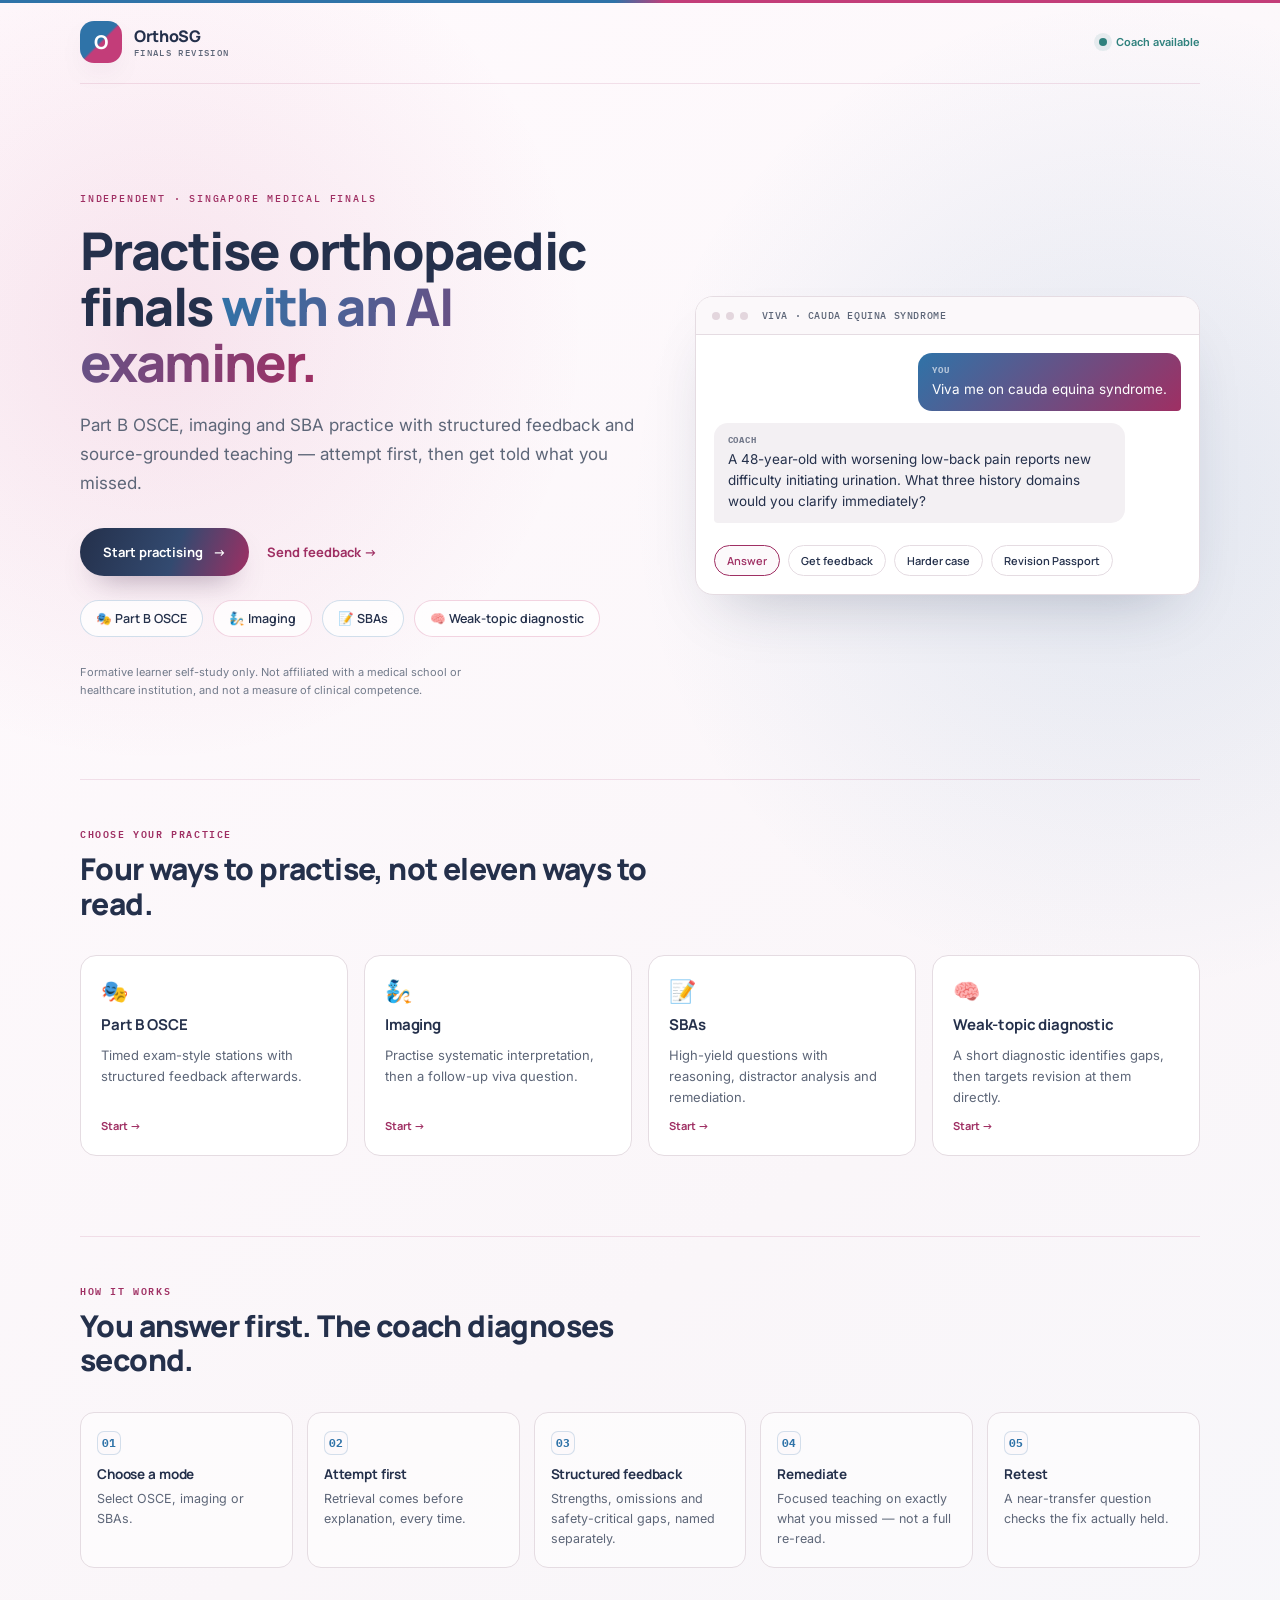
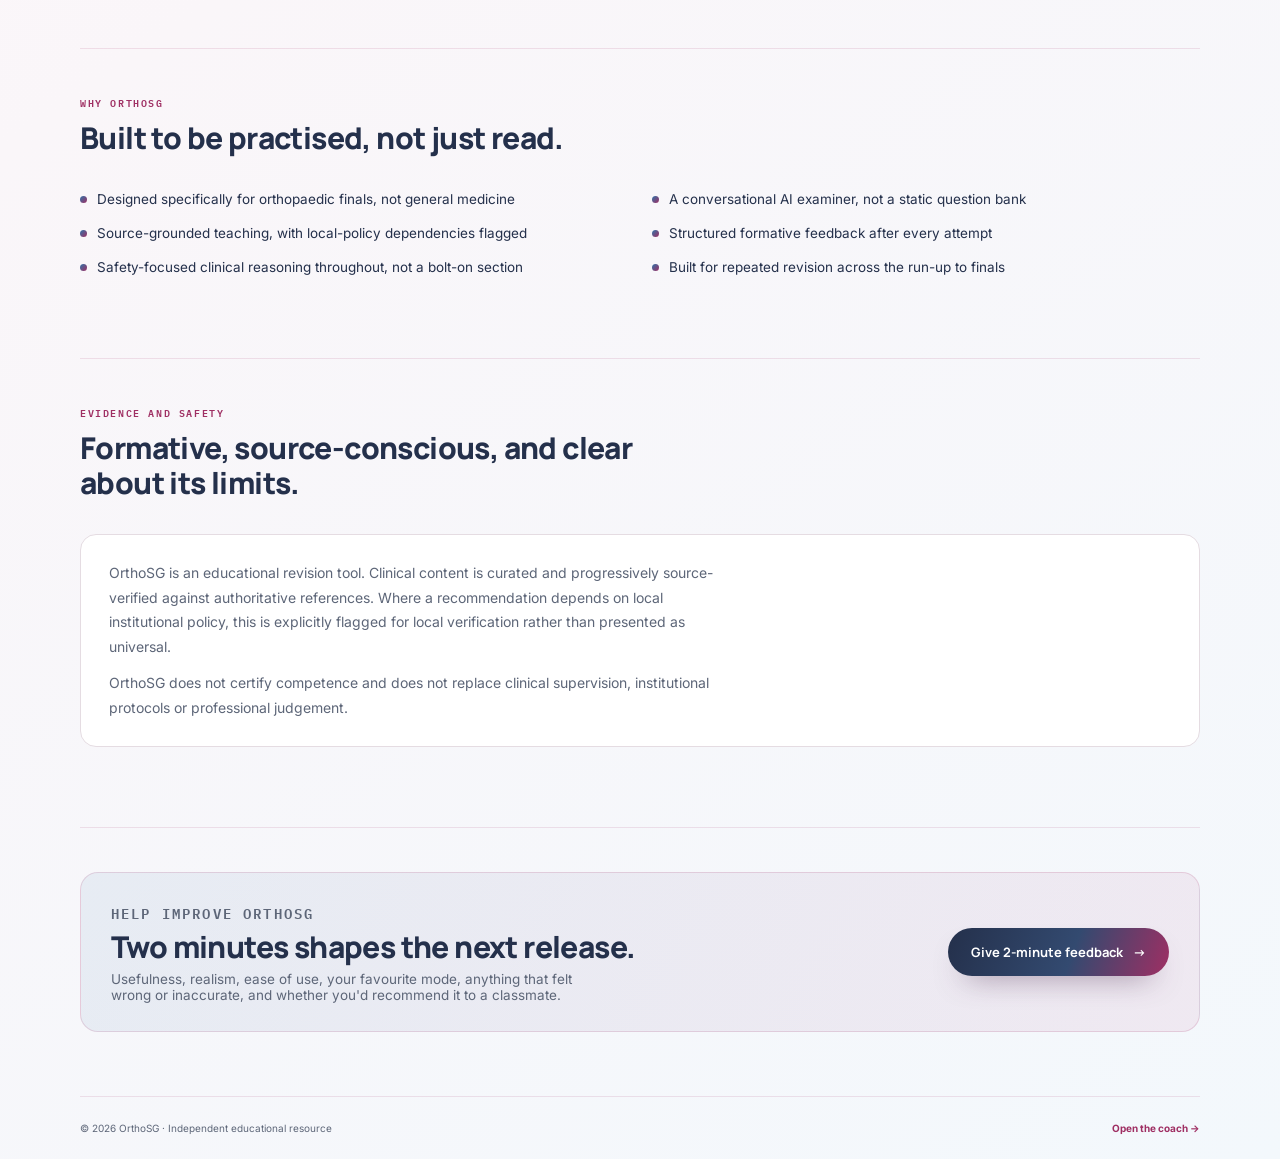
==== index.html @ cb2510bb "Rework landing page around Growth and Product Optimisation Brief (Section 8) - Hero repositioned aro" ====
<!doctype html>
<html lang="en-GB">
<head>
  <meta charset="utf-8">
  <meta name="viewport" content="width=device-width,initial-scale=1">
  <title>OrthoSG Finals Coach | Practise Orthopaedic Finals with an AI Examiner</title>
  <meta name="description" content="Practise orthopaedic finals with an AI examiner — Part B OSCE, imaging, SBAs and targeted remediation, built around a Singapore finals core.">
  <meta name="theme-color" content="#24304B">

  <link rel="icon" href="favicon.svg" type="image/svg+xml">
  <link rel="icon" href="favicon.ico" sizes="any">
  <link rel="icon" href="favicon-32.png" sizes="32x32" type="image/png">
  <link rel="icon" href="favicon-16.png" sizes="16x16" type="image/png">
  <link rel="apple-touch-icon" href="apple-touch-icon.png">
  <link rel="manifest" href="site.webmanifest">

  <meta property="og:title" content="OrthoSG Finals Coach">
  <meta property="og:description" content="Practise orthopaedic finals with an AI examiner — one case at a time.">
  <meta property="og:type" content="website">
  <meta property="og:url" content="https://orthosg.github.io/">
  <meta property="og:image" content="https://orthosg.github.io/og.png">
  <meta property="og:image:width" content="1200">
  <meta property="og:image:height" content="630">
  <meta name="twitter:card" content="summary_large_image">
  <meta name="twitter:title" content="OrthoSG Finals Coach">
  <meta name="twitter:description" content="Practise orthopaedic finals with an AI examiner — one case at a time.">
  <meta name="twitter:image" content="https://orthosg.github.io/og.png">

  <link rel="preconnect" href="https://fonts.googleapis.com">
  <link rel="preconnect" href="https://fonts.gstatic.com" crossorigin>
  <link href="https://fonts.googleapis.com/css2?family=Inter:wght@400;500;600&family=Manrope:wght@600;700;800&family=IBM+Plex+Mono:wght@500&display=swap" rel="stylesheet">
  <style>
    :root{--ink:#24304b;--blue:#2f73a8;--pink:#c33d79;--berry:#9f2f63;--paper:#fcf9fb;--muted:#5d6678;--line:#e5dce2;--green:#2f817d}
    *{box-sizing:border-box}
    body{margin:0;min-height:100vh;background:var(--paper);color:var(--ink);font-family:Inter,ui-sans-serif,system-ui,-apple-system,"Segoe UI",sans-serif;-webkit-font-smoothing:antialiased}
    a{color:inherit}.skip{position:absolute;left:-999px;top:10px;background:#fff;padding:12px 16px;border-radius:10px;z-index:20}.skip:focus{left:10px}
    .shell{min-height:100vh;display:grid;grid-template-rows:auto 1fr auto;background:radial-gradient(circle at 12% 12%,rgba(195,61,121,.12),transparent 27rem),radial-gradient(circle at 88% 18%,rgba(47,115,168,.13),transparent 31rem),linear-gradient(145deg,#fffafd 0%,#faf6f9 48%,#f3f8fc 100%)}
    header,main,footer{width:min(1120px,calc(100% - 40px));margin:auto}
    header{position:relative;height:84px;display:flex;align-items:center;border-bottom:1px solid rgba(159,47,99,.13)}
    header::before{content:"";position:fixed;inset:0 0 auto;height:3px;background:linear-gradient(90deg,var(--blue) 0 48%,var(--pink) 52% 100%)}
    .brand{display:flex;align-items:center;gap:12px;text-decoration:none}.mark{width:42px;height:42px;display:grid;place-items:center;border-radius:14px;background:linear-gradient(135deg,var(--blue) 0 48%,var(--pink) 52% 100%);color:#fff;font:800 19px Manrope,sans-serif;box-shadow:0 12px 28px -16px rgba(73,45,74,.5)}
    .brand span:last-child{display:flex;flex-direction:column}.brand strong{font:800 16px Manrope,sans-serif;letter-spacing:-.02em}.brand small{font:500 9px "IBM Plex Mono",monospace;letter-spacing:.15em;text-transform:uppercase;color:var(--muted)}
    .status{margin-left:auto;display:flex;align-items:center;gap:9px;font-size:11px;color:var(--green);font-weight:600}.status::before{content:"";width:8px;height:8px;border-radius:50%;background:var(--green);box-shadow:0 0 0 5px rgba(47,129,125,.1)}

    /* hero */
    main{padding:64px 0 0}
    .hero-grid{display:grid;grid-template-columns:1.05fr .95fr;gap:56px;align-items:center}
    .eyebrow{margin:0 0 18px;color:var(--berry);font:500 10px "IBM Plex Mono",monospace;letter-spacing:.18em}
    h1{font:800 clamp(34px,4.2vw,52px)/1.08 Manrope,sans-serif;letter-spacing:-.03em;margin:0 0 20px}h1 em{font-style:normal;background:linear-gradient(105deg,var(--blue),var(--berry));-webkit-background-clip:text;background-clip:text;color:transparent}
    .lede{max-width:52ch;color:var(--muted);font-size:17px;line-height:1.7;margin:0 0 30px}
    .actions{display:flex;gap:12px;margin-top:2px;flex-wrap:wrap}.button{display:inline-flex;align-items:center;justify-content:center;gap:10px;min-height:48px;padding:14px 23px;border-radius:999px;font:700 13px Manrope,sans-serif;text-decoration:none;transition:transform .2s ease,box-shadow .2s ease,background .2s ease}.primary{background:linear-gradient(110deg,var(--ink),#334a70 56%,var(--berry));color:#fff;box-shadow:0 15px 30px -17px rgba(76,43,79,.7)}.primary:hover{transform:translateY(-2px);box-shadow:0 19px 34px -17px rgba(76,43,79,.7)}
    .textlink{align-self:center;display:inline-flex;align-items:center;gap:6px;color:var(--berry);font:700 13px Manrope,sans-serif;text-decoration:none;padding:14px 6px}
    .textlink:hover{text-decoration:underline}
    .quicklinks{display:flex;gap:10px;flex-wrap:wrap;margin-top:24px}
    .qchip{display:inline-flex;align-items:center;gap:7px;padding:9px 15px;border:1px solid rgba(47,115,168,.22);border-radius:999px;background:rgba(255,255,255,.75);color:var(--ink);font:600 12.5px Manrope,sans-serif;text-decoration:none;transition:transform .15s ease,background .15s ease,border-color .15s ease}
    .qchip:hover{transform:translateY(-1px);background:#fff;border-color:var(--berry)}
    .qchip:nth-child(2n){border-color:rgba(195,61,121,.22)}
    .fine{margin:26px 0 0;max-width:56ch;color:#727b8b;font-size:11px;line-height:1.65}

    /* product mock */
    .mock{background:#fff;border:1px solid var(--line);border-radius:18px;box-shadow:0 30px 60px -30px rgba(36,48,75,.28);overflow:hidden}
    .mock-bar{display:flex;align-items:center;gap:6px;padding:12px 16px;border-bottom:1px solid var(--line);background:#fbf8fa}
    .mock-bar .dot{width:8px;height:8px;border-radius:50%;background:#e3d6dd}
    .mock-bar .t{margin-left:8px;font:500 10px "IBM Plex Mono",monospace;letter-spacing:.06em;color:var(--muted);text-transform:uppercase}
    .mock-body{padding:18px 18px 8px;display:flex;flex-direction:column;gap:12px}
    .msg{max-width:88%;padding:11px 14px;border-radius:14px;font-size:13.5px;line-height:1.55}
    .msg .who{display:block;font:700 9px "IBM Plex Mono",monospace;letter-spacing:.1em;text-transform:uppercase;margin-bottom:4px;opacity:.62}
    .msg.u{align-self:flex-end;background:linear-gradient(135deg,var(--blue),var(--berry));color:#fff;border-bottom-right-radius:4px}
    .msg.c{align-self:flex-start;background:#f3f0f3;color:var(--ink);border-bottom-left-radius:4px}
    .mock-controls{display:flex;flex-wrap:wrap;gap:8px;padding:14px 18px 18px}
    .pill{border:1px solid var(--line);background:#fff;color:var(--ink);font:600 11px Manrope,sans-serif;padding:7px 12px;border-radius:999px}
    .pill.on{border-color:var(--berry);color:var(--berry);background:var(--paper)}

    /* generic section scaffolding */
    section.block{margin-top:80px;padding-top:44px;border-top:1px solid rgba(159,47,99,.13)}
    .kicker{margin:0 0 10px;color:var(--berry);font:600 10px "IBM Plex Mono",monospace;letter-spacing:.16em;text-transform:uppercase}
    h2{font:800 clamp(22px,2.6vw,30px)/1.15 Manrope,sans-serif;letter-spacing:-.02em;margin:0 0 34px;max-width:32ch}

    /* choose your practice */
    .practice-grid{display:grid;grid-template-columns:repeat(4,1fr);gap:16px}
    .practice-card{display:flex;flex-direction:column;gap:10px;padding:22px 20px;background:#fff;border:1px solid var(--line);border-radius:16px;text-decoration:none;color:var(--ink);transition:transform .15s ease,box-shadow .15s ease,border-color .15s ease}
    .practice-card:hover{transform:translateY(-3px);box-shadow:0 20px 34px -22px rgba(36,48,75,.35);border-color:rgba(195,61,121,.3)}
    .practice-card .ico{font-size:22px}
    .practice-card h3{font:700 15px Manrope,sans-serif;margin:0;letter-spacing:-.01em}
    .practice-card p{margin:0;color:var(--muted);font-size:13px;line-height:1.6;flex:1}
    .practice-card .go{font:700 11px Manrope,sans-serif;color:var(--berry)}

    /* how it works */
    .steps{display:grid;grid-template-columns:repeat(5,1fr);gap:14px}
    .step{padding:18px 16px;background:rgba(255,255,255,.6);border:1px solid var(--line);border-radius:14px}
    .step .num{display:inline-flex;align-items:center;justify-content:center;width:24px;height:24px;border-radius:7px;background:var(--paper);border:1px solid rgba(47,115,168,.2);color:var(--blue);font:700 11px "IBM Plex Mono",monospace;margin-bottom:10px}
    .step h3{font:700 13.5px Manrope,sans-serif;margin:0 0 6px;letter-spacing:-.01em}
    .step p{margin:0;color:var(--muted);font-size:12.5px;line-height:1.6}

    /* why grid */
    .why-grid{display:grid;grid-template-columns:repeat(2,1fr);gap:12px 24px}
    .why-item{display:flex;align-items:flex-start;gap:10px;font-size:13.5px;color:var(--ink);line-height:1.6}
    .why-item::before{content:"";flex:0 0 auto;width:7px;height:7px;margin-top:7px;border-radius:50%;background:linear-gradient(135deg,var(--blue),var(--berry))}

    /* evidence box */
    .evidence-box{padding:26px 28px;background:#fff;border:1px solid var(--line);border-radius:16px}
    .evidence-box p{margin:0;color:var(--muted);font-size:14px;line-height:1.75;max-width:70ch}
    .evidence-box p+p{margin-top:12px}

    /* feedback section */
    .feedback-box{display:flex;align-items:center;justify-content:space-between;gap:24px;flex-wrap:wrap;padding:28px 30px;background:linear-gradient(120deg,rgba(47,115,168,.08),rgba(195,61,121,.08));border:1px solid rgba(159,47,99,.16);border-radius:18px}
    .feedback-box .copy p{margin:6px 0 0;color:var(--muted);font-size:13.5px;max-width:52ch}

    footer{display:flex;align-items:center;gap:24px;border-top:1px solid rgba(159,47,99,.13);padding:25px 0;color:var(--muted);font-size:10px;margin-top:64px}footer p{margin:0}footer a{margin-left:auto;color:var(--berry);font-weight:700;text-decoration:none}
    a:focus-visible{outline:3px solid var(--pink);outline-offset:4px;border-radius:8px}

    @media(max-width:860px){
      .hero-grid{grid-template-columns:1fr;gap:40px}
      .practice-grid{grid-template-columns:repeat(2,1fr)}
      .steps{grid-template-columns:repeat(2,1fr)}
      .why-grid{grid-template-columns:1fr}
    }
    @media(max-width:560px){
      header,main,footer{width:min(100% - 30px,1120px)}header{height:74px}.status{display:none}
      main{padding:44px 0 0}.actions{flex-direction:column;align-items:stretch}.button{width:100%}.textlink{justify-content:center}
      section.block{margin-top:56px;padding-top:34px}
      .practice-grid{grid-template-columns:1fr}
      .steps{grid-template-columns:1fr}
      .feedback-box{flex-direction:column;align-items:stretch;text-align:left}
    }
    @media(prefers-reduced-motion:no-preference){
      .rise{opacity:0;animation:rise .6s cubic-bezier(.22,.7,.25,1) both}
      .rise-1{animation-delay:.02s}.rise-2{animation-delay:.1s}.rise-3{animation-delay:.18s}.rise-4{animation-delay:.26s}.rise-5{animation-delay:.34s}.rise-6{animation-delay:.3s}
      @keyframes rise{from{opacity:0;transform:translateY(14px)}to{opacity:1;transform:none}}
    }
    @media(prefers-reduced-motion:reduce){*{animation:none!important;transition:none!important}}
  </style>
</head>
<body>
  <a class="skip" href="#main">Skip to main content</a>
  <div class="shell">
    <header>
      <a class="brand" href="https://orthosg.github.io/" aria-label="OrthoSG home"><span class="mark">O</span><span><strong>OrthoSG</strong><small>Finals revision</small></span></a>
      <div class="status">Coach available</div>
    </header>

    <main id="main">
      <section class="hero-grid" style="padding:44px 0 0">
        <div>
          <p class="eyebrow rise rise-1">INDEPENDENT &middot; SINGAPORE MEDICAL FINALS</p>
          <h1 class="rise rise-2">Practise orthopaedic finals <em>with an AI examiner.</em></h1>
          <p class="lede rise rise-3">Part B OSCE, imaging and SBA practice with structured feedback and source-grounded teaching &mdash; attempt first, then get told what you missed.</p>
          <div class="actions rise rise-4">
            <a class="button primary" href="https://orthosg-finals-coach.med50091.chatgpt.site">Start practising <span aria-hidden="true">&rarr;</span></a>
            <a class="textlink" href="https://forms.gle/eQ61Pxj2G6DMyGLh9" target="_blank" rel="noopener">Send feedback &rarr;</a>
          </div>
          <div class="quicklinks rise rise-5" aria-label="Start a specific revision mode">
            <a class="qchip" href="https://orthosg-finals-coach.med50091.chatgpt.site">&#127917; Part B OSCE</a>
            <a class="qchip" href="https://orthosg-finals-coach.med50091.chatgpt.site">&#129502; Imaging</a>
            <a class="qchip" href="https://orthosg-finals-coach.med50091.chatgpt.site">&#128221; SBAs</a>
            <a class="qchip" href="https://orthosg-finals-coach.med50091.chatgpt.site">&#129504; Weak-topic diagnostic</a>
          </div>
          <p class="fine rise rise-5">Formative learner self-study only. Not affiliated with a medical school or healthcare institution, and not a measure of clinical competence.</p>
        </div>

        <div class="mock rise rise-6" aria-label="Example coaching exchange">
          <div class="mock-bar"><span class="dot"></span><span class="dot"></span><span class="dot"></span><span class="t">Viva &middot; cauda equina syndrome</span></div>
          <div class="mock-body">
            <div class="msg u"><span class="who">You</span>Viva me on cauda equina syndrome.</div>
            <div class="msg c"><span class="who">Coach</span>A 48-year-old with worsening low-back pain reports new difficulty initiating urination. What three history domains would you clarify immediately?</div>
          </div>
          <div class="mock-controls">
            <button class="pill on" type="button" disabled>Answer</button>
            <button class="pill" type="button" disabled>Get feedback</button>
            <button class="pill" type="button" disabled>Harder case</button>
            <button class="pill" type="button" disabled>Revision Passport</button>
          </div>
        </div>
      </section>

      <section class="block" aria-labelledby="practice-h">
        <p class="kicker">Choose your practice</p>
        <h2 id="practice-h">Four ways to practise, not eleven ways to read.</h2>
        <div class="practice-grid">
          <a class="practice-card" href="https://orthosg-finals-coach.med50091.chatgpt.site">
            <span class="ico">&#127917;</span>
            <h3>Part B OSCE</h3>
            <p>Timed exam-style stations with structured feedback afterwards.</p>
            <span class="go">Start &rarr;</span>
          </a>
          <a class="practice-card" href="https://orthosg-finals-coach.med50091.chatgpt.site">
            <span class="ico">&#129502;</span>
            <h3>Imaging</h3>
            <p>Practise systematic interpretation, then a follow-up viva question.</p>
            <span class="go">Start &rarr;</span>
          </a>
          <a class="practice-card" href="https://orthosg-finals-coach.med50091.chatgpt.site">
            <span class="ico">&#128221;</span>
            <h3>SBAs</h3>
            <p>High-yield questions with reasoning, distractor analysis and remediation.</p>
            <span class="go">Start &rarr;</span>
          </a>
          <a class="practice-card" href="https://orthosg-finals-coach.med50091.chatgpt.site">
            <span class="ico">&#129504;</span>
            <h3>Weak-topic diagnostic</h3>
            <p>A short diagnostic identifies gaps, then targets revision at them directly.</p>
            <span class="go">Start &rarr;</span>
          </a>
        </div>
      </section>

      <section class="block" aria-labelledby="how-h">
        <p class="kicker">How it works</p>
        <h2 id="how-h">You answer first. The coach diagnoses second.</h2>
        <div class="steps">
          <div class="step"><span class="num">01</span><h3>Choose a mode</h3><p>Select OSCE, imaging or SBAs.</p></div>
          <div class="step"><span class="num">02</span><h3>Attempt first</h3><p>Retrieval comes before explanation, every time.</p></div>
          <div class="step"><span class="num">03</span><h3>Structured feedback</h3><p>Strengths, omissions and safety-critical gaps, named separately.</p></div>
          <div class="step"><span class="num">04</span><h3>Remediate</h3><p>Focused teaching on exactly what you missed &mdash; not a full re-read.</p></div>
          <div class="step"><span class="num">05</span><h3>Retest</h3><p>A near-transfer question checks the fix actually held.</p></div>
        </div>
      </section>

      <section class="block" aria-labelledby="why-h">
        <p class="kicker">Why OrthoSG</p>
        <h2 id="why-h">Built to be practised, not just read.</h2>
        <div class="why-grid">
          <span class="why-item">Designed specifically for orthopaedic finals, not general medicine</span>
          <span class="why-item">A conversational AI examiner, not a static question bank</span>
          <span class="why-item">Source-grounded teaching, with local-policy dependencies flagged</span>
          <span class="why-item">Structured formative feedback after every attempt</span>
          <span class="why-item">Safety-focused clinical reasoning throughout, not a bolt-on section</span>
          <span class="why-item">Built for repeated revision across the run-up to finals</span>
        </div>
      </section>

      <section class="block" aria-labelledby="evidence-h">
        <p class="kicker">Evidence and safety</p>
        <h2 id="evidence-h">Formative, source-conscious, and clear about its limits.</h2>
        <div class="evidence-box">
          <p>OrthoSG is an educational revision tool. Clinical content is curated and progressively source-verified against authoritative references. Where a recommendation depends on local institutional policy, this is explicitly flagged for local verification rather than presented as universal.</p>
          <p>OrthoSG does not certify competence and does not replace clinical supervision, institutional protocols or professional judgement.</p>
        </div>
      </section>

      <section class="block" aria-labelledby="feedback-h">
        <div class="feedback-box">
          <div class="copy">
            <p class="kicker" style="margin:0">Help improve OrthoSG</p>
            <h2 id="feedback-h" style="margin:6px 0 0">Two minutes shapes the next release.</h2>
            <p>Usefulness, realism, ease of use, your favourite mode, anything that felt wrong or inaccurate, and whether you'd recommend it to a classmate.</p>
          </div>
          <a class="button primary" href="https://forms.gle/eQ61Pxj2G6DMyGLh9" target="_blank" rel="noopener">Give 2-minute feedback <span aria-hidden="true">&rarr;</span></a>
        </div>
      </section>
    </main>

    <footer><p>&copy; 2026 OrthoSG &middot; Independent educational resource</p><a href="https://orthosg-finals-coach.med50091.chatgpt.site">Open the coach &rarr;</a></footer>
  </div>
</body>
</html>
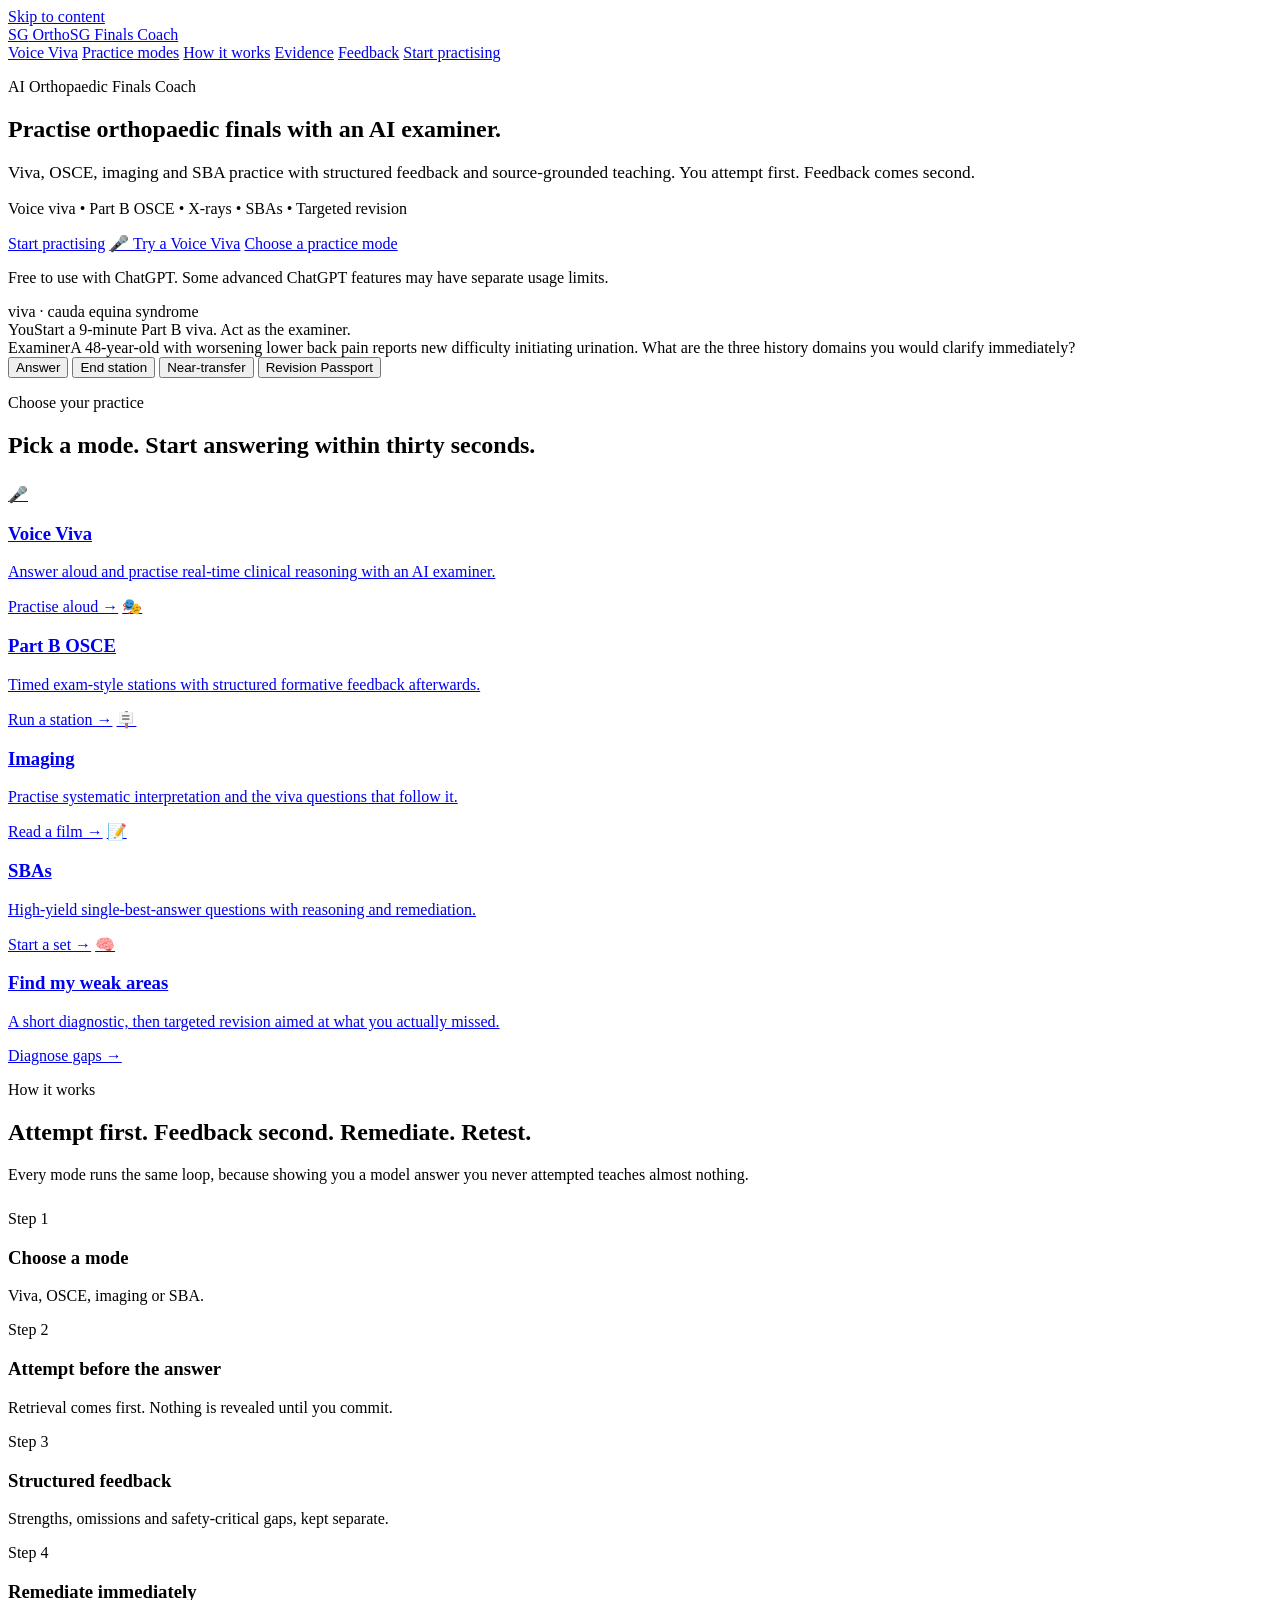
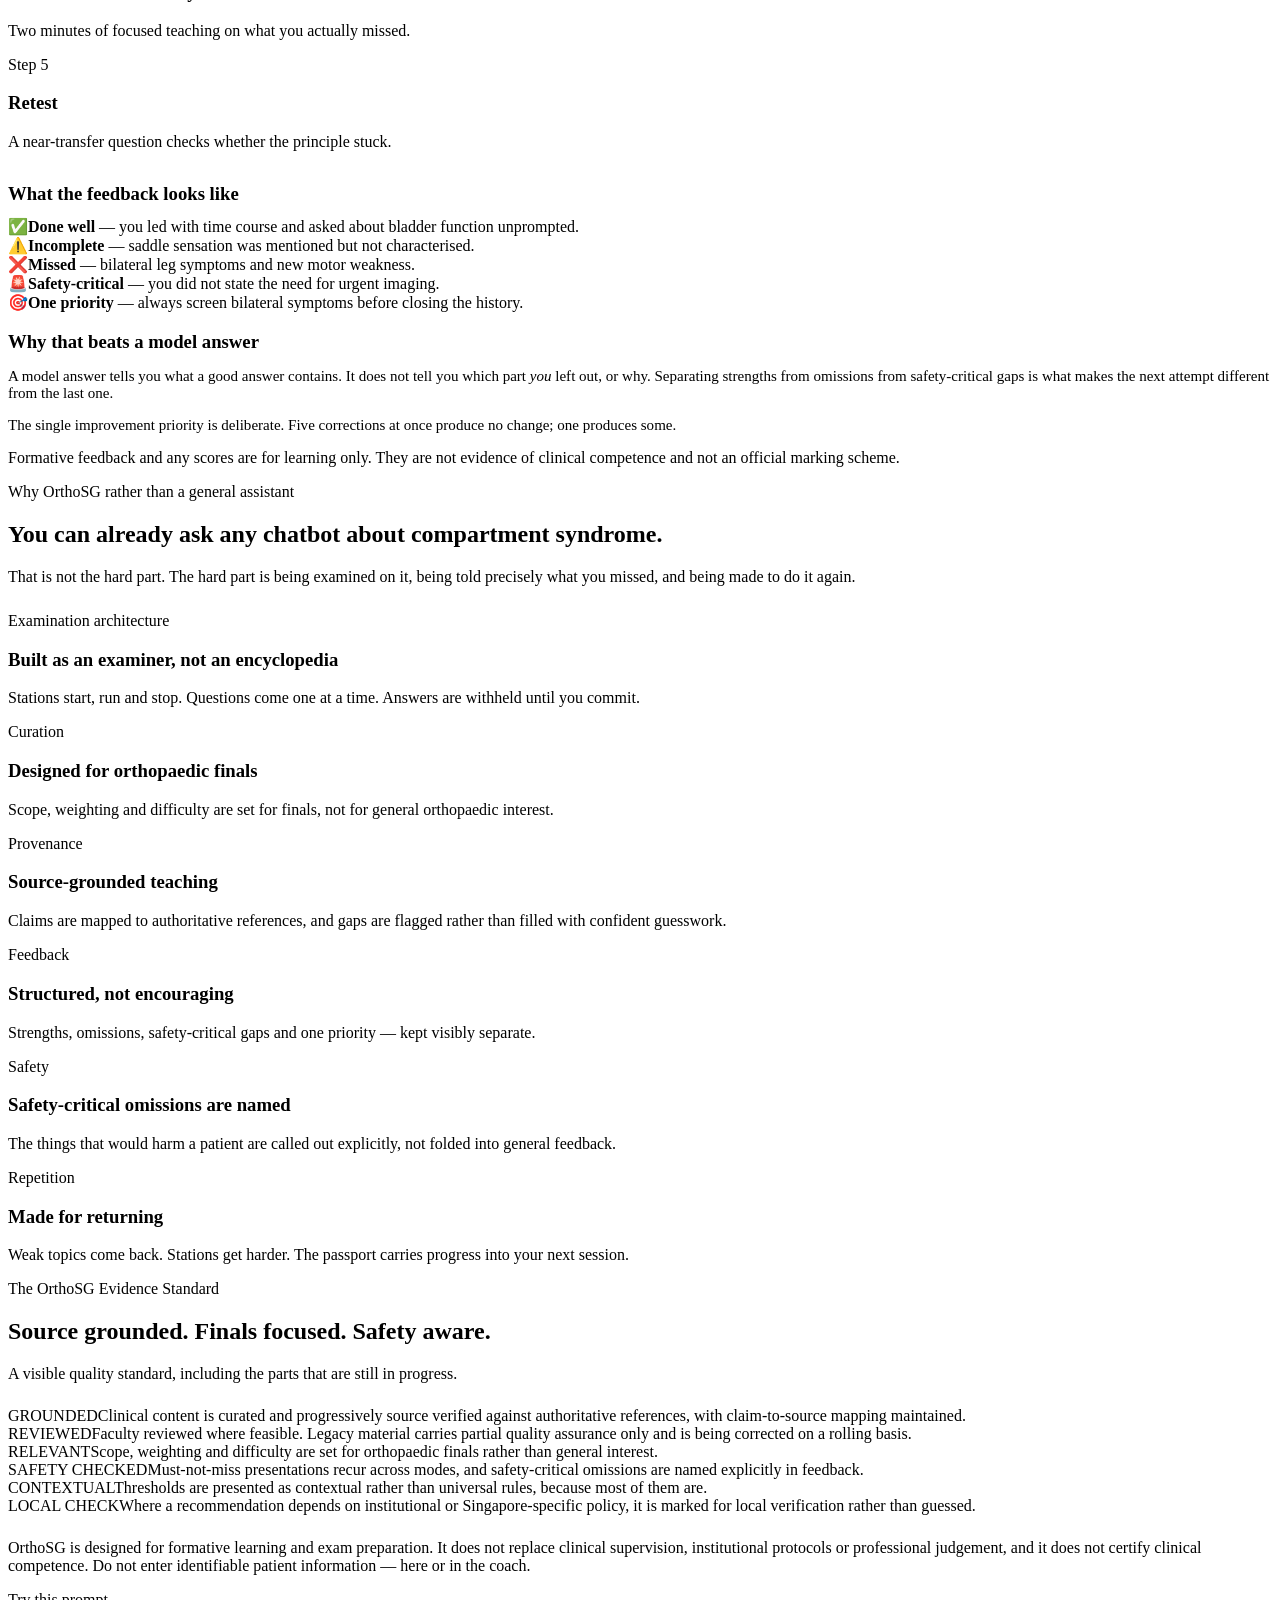
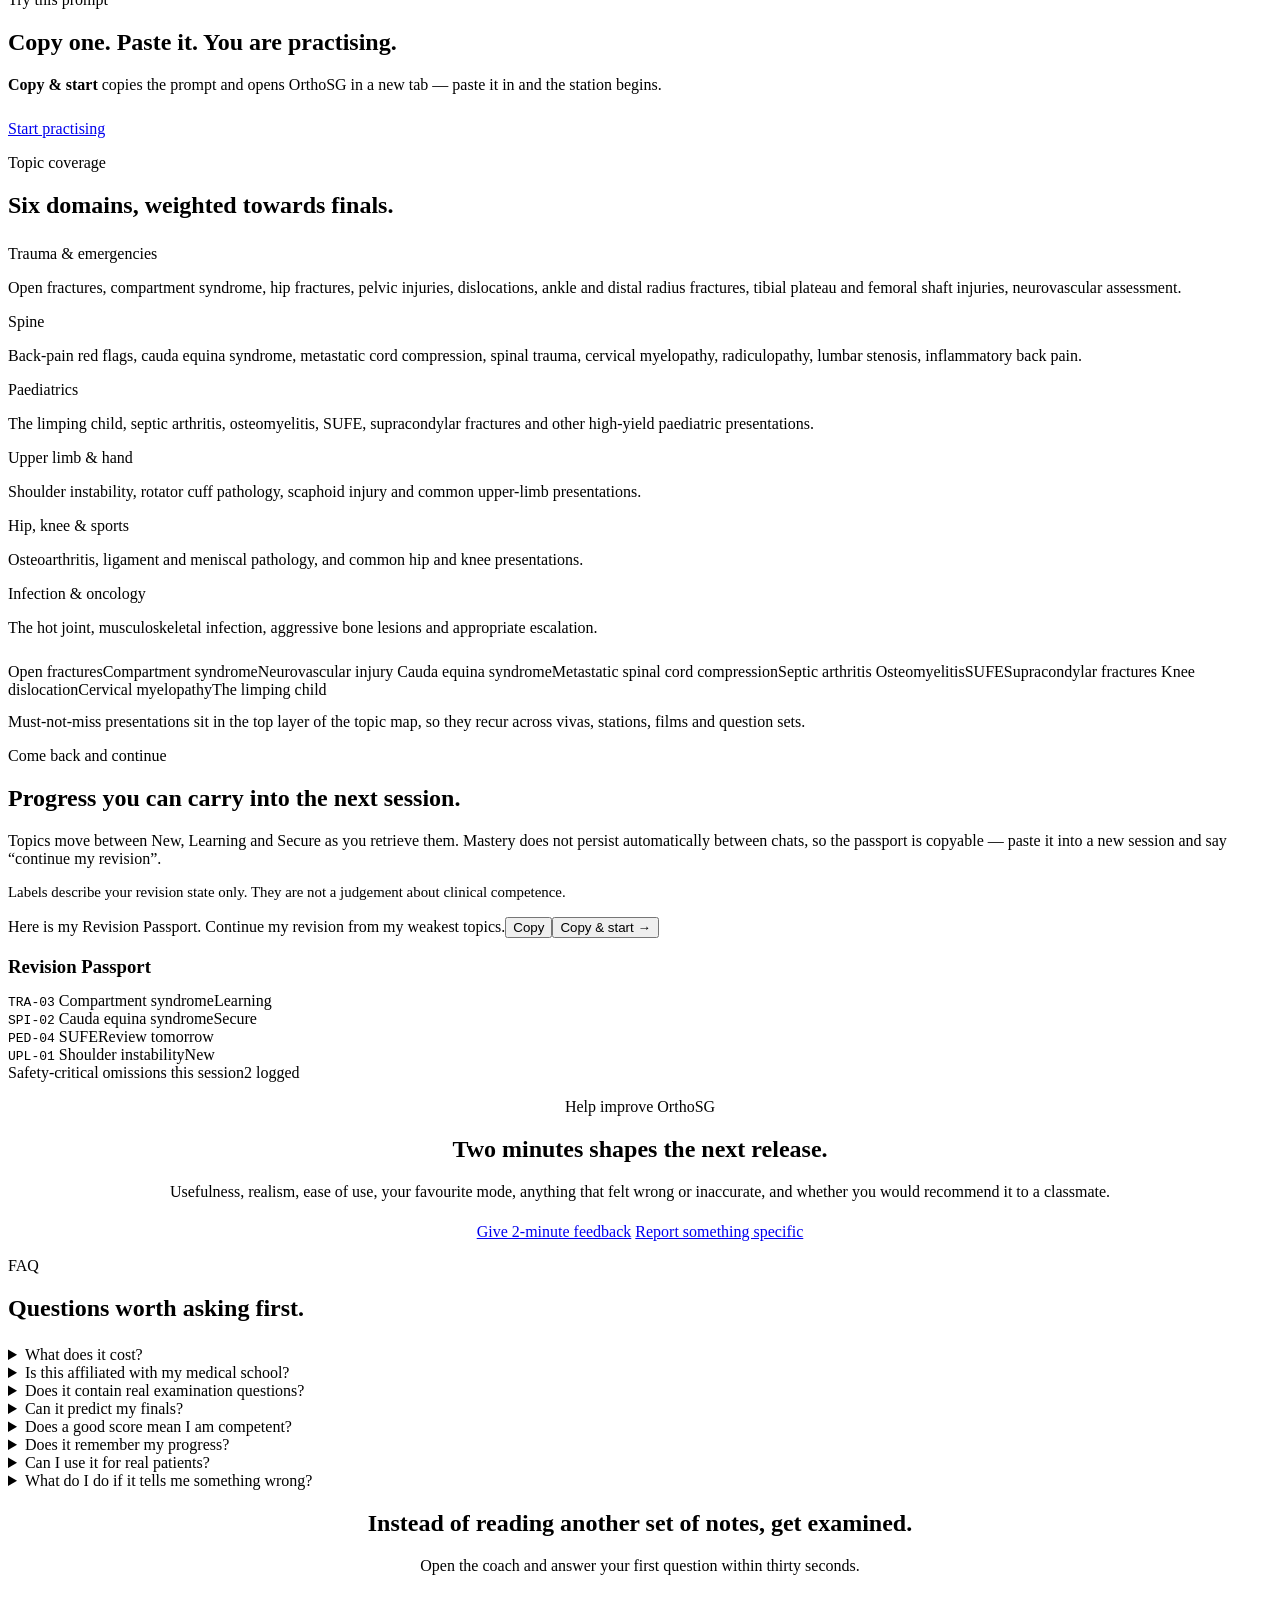
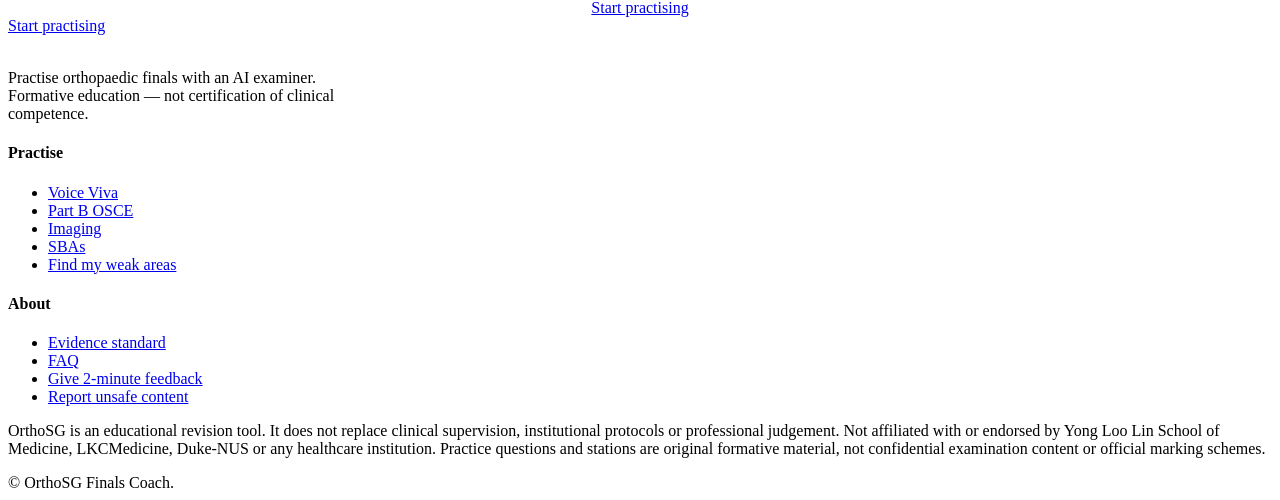
==== commit a9e66961: "Update site to v7.1 (root files)" ====
--- a/index.html
+++ b/index.html
@@ -1,256 +1,286 @@
-<!doctype html>
-<html lang="en-GB">
+<!DOCTYPE html>
+<html lang="en-SG">
 <head>
-  <meta charset="utf-8">
-  <meta name="viewport" content="width=device-width,initial-scale=1">
-  <title>OrthoSG Finals Coach | Practise Orthopaedic Finals with an AI Examiner</title>
-  <meta name="description" content="Practise orthopaedic finals with an AI examiner — Part B OSCE, imaging, SBAs and targeted remediation, built around a Singapore finals core.">
-  <meta name="theme-color" content="#24304B">
-
-  <link rel="icon" href="favicon.svg" type="image/svg+xml">
-  <link rel="icon" href="favicon.ico" sizes="any">
-  <link rel="icon" href="favicon-32.png" sizes="32x32" type="image/png">
-  <link rel="icon" href="favicon-16.png" sizes="16x16" type="image/png">
-  <link rel="apple-touch-icon" href="apple-touch-icon.png">
-  <link rel="manifest" href="site.webmanifest">
-
-  <meta property="og:title" content="OrthoSG Finals Coach">
-  <meta property="og:description" content="Practise orthopaedic finals with an AI examiner — one case at a time.">
-  <meta property="og:type" content="website">
-  <meta property="og:url" content="https://orthosg.github.io/">
-  <meta property="og:image" content="https://orthosg.github.io/og.png">
-  <meta property="og:image:width" content="1200">
-  <meta property="og:image:height" content="630">
-  <meta name="twitter:card" content="summary_large_image">
-  <meta name="twitter:title" content="OrthoSG Finals Coach">
-  <meta name="twitter:description" content="Practise orthopaedic finals with an AI examiner — one case at a time.">
-  <meta name="twitter:image" content="https://orthosg.github.io/og.png">
-
-  <link rel="preconnect" href="https://fonts.googleapis.com">
-  <link rel="preconnect" href="https://fonts.gstatic.com" crossorigin>
-  <link href="https://fonts.googleapis.com/css2?family=Inter:wght@400;500;600&family=Manrope:wght@600;700;800&family=IBM+Plex+Mono:wght@500&display=swap" rel="stylesheet">
-  <style>
-    :root{--ink:#24304b;--blue:#2f73a8;--pink:#c33d79;--berry:#9f2f63;--paper:#fcf9fb;--muted:#5d6678;--line:#e5dce2;--green:#2f817d}
-    *{box-sizing:border-box}
-    body{margin:0;min-height:100vh;background:var(--paper);color:var(--ink);font-family:Inter,ui-sans-serif,system-ui,-apple-system,"Segoe UI",sans-serif;-webkit-font-smoothing:antialiased}
-    a{color:inherit}.skip{position:absolute;left:-999px;top:10px;background:#fff;padding:12px 16px;border-radius:10px;z-index:20}.skip:focus{left:10px}
-    .shell{min-height:100vh;display:grid;grid-template-rows:auto 1fr auto;background:radial-gradient(circle at 12% 12%,rgba(195,61,121,.12),transparent 27rem),radial-gradient(circle at 88% 18%,rgba(47,115,168,.13),transparent 31rem),linear-gradient(145deg,#fffafd 0%,#faf6f9 48%,#f3f8fc 100%)}
-    header,main,footer{width:min(1120px,calc(100% - 40px));margin:auto}
-    header{position:relative;height:84px;display:flex;align-items:center;border-bottom:1px solid rgba(159,47,99,.13)}
-    header::before{content:"";position:fixed;inset:0 0 auto;height:3px;background:linear-gradient(90deg,var(--blue) 0 48%,var(--pink) 52% 100%)}
-    .brand{display:flex;align-items:center;gap:12px;text-decoration:none}.mark{width:42px;height:42px;display:grid;place-items:center;border-radius:14px;background:linear-gradient(135deg,var(--blue) 0 48%,var(--pink) 52% 100%);color:#fff;font:800 19px Manrope,sans-serif;box-shadow:0 12px 28px -16px rgba(73,45,74,.5)}
-    .brand span:last-child{display:flex;flex-direction:column}.brand strong{font:800 16px Manrope,sans-serif;letter-spacing:-.02em}.brand small{font:500 9px "IBM Plex Mono",monospace;letter-spacing:.15em;text-transform:uppercase;color:var(--muted)}
-    .status{margin-left:auto;display:flex;align-items:center;gap:9px;font-size:11px;color:var(--green);font-weight:600}.status::before{content:"";width:8px;height:8px;border-radius:50%;background:var(--green);box-shadow:0 0 0 5px rgba(47,129,125,.1)}
-
-    /* hero */
-    main{padding:64px 0 0}
-    .hero-grid{display:grid;grid-template-columns:1.05fr .95fr;gap:56px;align-items:center}
-    .eyebrow{margin:0 0 18px;color:var(--berry);font:500 10px "IBM Plex Mono",monospace;letter-spacing:.18em}
-    h1{font:800 clamp(34px,4.2vw,52px)/1.08 Manrope,sans-serif;letter-spacing:-.03em;margin:0 0 20px}h1 em{font-style:normal;background:linear-gradient(105deg,var(--blue),var(--berry));-webkit-background-clip:text;background-clip:text;color:transparent}
-    .lede{max-width:52ch;color:var(--muted);font-size:17px;line-height:1.7;margin:0 0 30px}
-    .actions{display:flex;gap:12px;margin-top:2px;flex-wrap:wrap}.button{display:inline-flex;align-items:center;justify-content:center;gap:10px;min-height:48px;padding:14px 23px;border-radius:999px;font:700 13px Manrope,sans-serif;text-decoration:none;transition:transform .2s ease,box-shadow .2s ease,background .2s ease}.primary{background:linear-gradient(110deg,var(--ink),#334a70 56%,var(--berry));color:#fff;box-shadow:0 15px 30px -17px rgba(76,43,79,.7)}.primary:hover{transform:translateY(-2px);box-shadow:0 19px 34px -17px rgba(76,43,79,.7)}
-    .textlink{align-self:center;display:inline-flex;align-items:center;gap:6px;color:var(--berry);font:700 13px Manrope,sans-serif;text-decoration:none;padding:14px 6px}
-    .textlink:hover{text-decoration:underline}
-    .quicklinks{display:flex;gap:10px;flex-wrap:wrap;margin-top:24px}
-    .qchip{display:inline-flex;align-items:center;gap:7px;padding:9px 15px;border:1px solid rgba(47,115,168,.22);border-radius:999px;background:rgba(255,255,255,.75);color:var(--ink);font:600 12.5px Manrope,sans-serif;text-decoration:none;transition:transform .15s ease,background .15s ease,border-color .15s ease}
-    .qchip:hover{transform:translateY(-1px);background:#fff;border-color:var(--berry)}
-    .qchip:nth-child(2n){border-color:rgba(195,61,121,.22)}
-    .fine{margin:26px 0 0;max-width:56ch;color:#727b8b;font-size:11px;line-height:1.65}
-
-    /* product mock */
-    .mock{background:#fff;border:1px solid var(--line);border-radius:18px;box-shadow:0 30px 60px -30px rgba(36,48,75,.28);overflow:hidden}
-    .mock-bar{display:flex;align-items:center;gap:6px;padding:12px 16px;border-bottom:1px solid var(--line);background:#fbf8fa}
-    .mock-bar .dot{width:8px;height:8px;border-radius:50%;background:#e3d6dd}
-    .mock-bar .t{margin-left:8px;font:500 10px "IBM Plex Mono",monospace;letter-spacing:.06em;color:var(--muted);text-transform:uppercase}
-    .mock-body{padding:18px 18px 8px;display:flex;flex-direction:column;gap:12px}
-    .msg{max-width:88%;padding:11px 14px;border-radius:14px;font-size:13.5px;line-height:1.55}
-    .msg .who{display:block;font:700 9px "IBM Plex Mono",monospace;letter-spacing:.1em;text-transform:uppercase;margin-bottom:4px;opacity:.62}
-    .msg.u{align-self:flex-end;background:linear-gradient(135deg,var(--blue),var(--berry));color:#fff;border-bottom-right-radius:4px}
-    .msg.c{align-self:flex-start;background:#f3f0f3;color:var(--ink);border-bottom-left-radius:4px}
-    .mock-controls{display:flex;flex-wrap:wrap;gap:8px;padding:14px 18px 18px}
-    .pill{border:1px solid var(--line);background:#fff;color:var(--ink);font:600 11px Manrope,sans-serif;padding:7px 12px;border-radius:999px}
-    .pill.on{border-color:var(--berry);color:var(--berry);background:var(--paper)}
-
-    /* generic section scaffolding */
-    section.block{margin-top:80px;padding-top:44px;border-top:1px solid rgba(159,47,99,.13)}
-    .kicker{margin:0 0 10px;color:var(--berry);font:600 10px "IBM Plex Mono",monospace;letter-spacing:.16em;text-transform:uppercase}
-    h2{font:800 clamp(22px,2.6vw,30px)/1.15 Manrope,sans-serif;letter-spacing:-.02em;margin:0 0 34px;max-width:32ch}
-
-    /* choose your practice */
-    .practice-grid{display:grid;grid-template-columns:repeat(4,1fr);gap:16px}
-    .practice-card{display:flex;flex-direction:column;gap:10px;padding:22px 20px;background:#fff;border:1px solid var(--line);border-radius:16px;text-decoration:none;color:var(--ink);transition:transform .15s ease,box-shadow .15s ease,border-color .15s ease}
-    .practice-card:hover{transform:translateY(-3px);box-shadow:0 20px 34px -22px rgba(36,48,75,.35);border-color:rgba(195,61,121,.3)}
-    .practice-card .ico{font-size:22px}
-    .practice-card h3{font:700 15px Manrope,sans-serif;margin:0;letter-spacing:-.01em}
-    .practice-card p{margin:0;color:var(--muted);font-size:13px;line-height:1.6;flex:1}
-    .practice-card .go{font:700 11px Manrope,sans-serif;color:var(--berry)}
-
-    /* how it works */
-    .steps{display:grid;grid-template-columns:repeat(5,1fr);gap:14px}
-    .step{padding:18px 16px;background:rgba(255,255,255,.6);border:1px solid var(--line);border-radius:14px}
-    .step .num{display:inline-flex;align-items:center;justify-content:center;width:24px;height:24px;border-radius:7px;background:var(--paper);border:1px solid rgba(47,115,168,.2);color:var(--blue);font:700 11px "IBM Plex Mono",monospace;margin-bottom:10px}
-    .step h3{font:700 13.5px Manrope,sans-serif;margin:0 0 6px;letter-spacing:-.01em}
-    .step p{margin:0;color:var(--muted);font-size:12.5px;line-height:1.6}
-
-    /* why grid */
-    .why-grid{display:grid;grid-template-columns:repeat(2,1fr);gap:12px 24px}
-    .why-item{display:flex;align-items:flex-start;gap:10px;font-size:13.5px;color:var(--ink);line-height:1.6}
-    .why-item::before{content:"";flex:0 0 auto;width:7px;height:7px;margin-top:7px;border-radius:50%;background:linear-gradient(135deg,var(--blue),var(--berry))}
-
-    /* evidence box */
-    .evidence-box{padding:26px 28px;background:#fff;border:1px solid var(--line);border-radius:16px}
-    .evidence-box p{margin:0;color:var(--muted);font-size:14px;line-height:1.75;max-width:70ch}
-    .evidence-box p+p{margin-top:12px}
-
-    /* feedback section */
-    .feedback-box{display:flex;align-items:center;justify-content:space-between;gap:24px;flex-wrap:wrap;padding:28px 30px;background:linear-gradient(120deg,rgba(47,115,168,.08),rgba(195,61,121,.08));border:1px solid rgba(159,47,99,.16);border-radius:18px}
-    .feedback-box .copy p{margin:6px 0 0;color:var(--muted);font-size:13.5px;max-width:52ch}
-
-    footer{display:flex;align-items:center;gap:24px;border-top:1px solid rgba(159,47,99,.13);padding:25px 0;color:var(--muted);font-size:10px;margin-top:64px}footer p{margin:0}footer a{margin-left:auto;color:var(--berry);font-weight:700;text-decoration:none}
-    a:focus-visible{outline:3px solid var(--pink);outline-offset:4px;border-radius:8px}
-
-    @media(max-width:860px){
-      .hero-grid{grid-template-columns:1fr;gap:40px}
-      .practice-grid{grid-template-columns:repeat(2,1fr)}
-      .steps{grid-template-columns:repeat(2,1fr)}
-      .why-grid{grid-template-columns:1fr}
-    }
-    @media(max-width:560px){
-      header,main,footer{width:min(100% - 30px,1120px)}header{height:74px}.status{display:none}
-      main{padding:44px 0 0}.actions{flex-direction:column;align-items:stretch}.button{width:100%}.textlink{justify-content:center}
-      section.block{margin-top:56px;padding-top:34px}
-      .practice-grid{grid-template-columns:1fr}
-      .steps{grid-template-columns:1fr}
-      .feedback-box{flex-direction:column;align-items:stretch;text-align:left}
-    }
-    @media(prefers-reduced-motion:no-preference){
-      .rise{opacity:0;animation:rise .6s cubic-bezier(.22,.7,.25,1) both}
-      .rise-1{animation-delay:.02s}.rise-2{animation-delay:.1s}.rise-3{animation-delay:.18s}.rise-4{animation-delay:.26s}.rise-5{animation-delay:.34s}.rise-6{animation-delay:.3s}
-      @keyframes rise{from{opacity:0;transform:translateY(14px)}to{opacity:1;transform:none}}
-    }
-    @media(prefers-reduced-motion:reduce){*{animation:none!important;transition:none!important}}
-  </style>
+<meta charset="utf-8">
+<meta name="viewport" content="width=device-width, initial-scale=1">
+<title>OrthoSG Finals Coach | Practise Orthopaedic Finals with an AI Examiner</title>
+<meta name="description" content="Practise orthopaedic finals with an AI examiner. Voice viva, Part B OSCE, X-ray interpretation and SBA practice with structured feedback and source-grounded teaching.">
+<meta property="og:title" content="OrthoSG Finals Coach | Practise Orthopaedic Finals with an AI Examiner">
+<meta property="og:description" content="Practise orthopaedic finals with an AI examiner. Voice viva, Part B OSCE, X-ray interpretation and SBA practice with structured feedback and source-grounded teaching.">
+<meta property="og:type" content="website">
+<meta name="theme-color" content="#0B1F33">
+<link rel="icon" href="favicon.svg" type="image/svg+xml">
+<link rel="icon" href="favicon.ico" sizes="any">
+<link rel="icon" href="favicon-32.png" sizes="32x32" type="image/png">
+<link rel="icon" href="favicon-16.png" sizes="16x16" type="image/png">
+<link rel="apple-touch-icon" href="apple-touch-icon.png">
+<link rel="manifest" href="site.webmanifest">
+<link rel="canonical" href="https://orthosg.github.io/">
+<meta property="og:url" content="https://orthosg.github.io/">
+<meta property="og:image" content="https://orthosg.github.io/og.png">
+<meta property="og:image:width" content="1200">
+<meta property="og:image:height" content="630">
+<meta name="twitter:card" content="summary_large_image">
+<link rel="preconnect" href="https://fonts.googleapis.com">
+<link rel="preconnect" href="https://fonts.gstatic.com" crossorigin>
+<link href="https://fonts.googleapis.com/css2?family=Manrope:wght@500;600;700;800&family=Inter:wght@400;500;600&family=IBM+Plex+Mono:wght@400;500&display=swap" rel="stylesheet">
+<link rel="stylesheet" href="assets/styles.css">
 </head>
 <body>
-  <a class="skip" href="#main">Skip to main content</a>
-  <div class="shell">
-    <header>
-      <a class="brand" href="https://orthosg.github.io/" aria-label="OrthoSG home"><span class="mark">O</span><span><strong>OrthoSG</strong><small>Finals revision</small></span></a>
-      <div class="status">Coach available</div>
-    </header>
-
-    <main id="main">
-      <section class="hero-grid" style="padding:44px 0 0">
-        <div>
-          <p class="eyebrow rise rise-1">INDEPENDENT &middot; SINGAPORE MEDICAL FINALS</p>
-          <h1 class="rise rise-2">Practise orthopaedic finals <em>with an AI examiner.</em></h1>
-          <p class="lede rise rise-3">Part B OSCE, imaging and SBA practice with structured feedback and source-grounded teaching &mdash; attempt first, then get told what you missed.</p>
-          <div class="actions rise rise-4">
-            <a class="button primary" href="https://orthosg-finals-coach.med50091.chatgpt.site">Start practising <span aria-hidden="true">&rarr;</span></a>
-            <a class="textlink" href="https://forms.gle/eQ61Pxj2G6DMyGLh9" target="_blank" rel="noopener">Send feedback &rarr;</a>
-          </div>
-          <div class="quicklinks rise rise-5" aria-label="Start a specific revision mode">
-            <a class="qchip" href="https://orthosg-finals-coach.med50091.chatgpt.site">&#127917; Part B OSCE</a>
-            <a class="qchip" href="https://orthosg-finals-coach.med50091.chatgpt.site">&#129502; Imaging</a>
-            <a class="qchip" href="https://orthosg-finals-coach.med50091.chatgpt.site">&#128221; SBAs</a>
-            <a class="qchip" href="https://orthosg-finals-coach.med50091.chatgpt.site">&#129504; Weak-topic diagnostic</a>
-          </div>
-          <p class="fine rise rise-5">Formative learner self-study only. Not affiliated with a medical school or healthcare institution, and not a measure of clinical competence.</p>
+<a class="skip" href="#main">Skip to content</a>
+<header class="nav">
+  <div class="nav-in">
+    <a class="brand" href="index.html"><span class="mark">SG</span> OrthoSG Finals Coach</a>
+    <nav class="nav-links" aria-label="Main">
+      <a href="voice-viva.html" data-feature="voiceViva">Voice Viva</a>
+      <a href="index.html#practice">Practice modes</a>
+      <a href="index.html#how">How it works</a>
+      <a href="index.html#evidence">Evidence</a>
+      <a class="feedback-link" href="feedback.html">Feedback</a>
+      <!-- RESEARCH-NAV-SLOT -->
+      <a class="btn btn-primary btn-sm gpt-link" href="#">Start practising</a>
+    </nav>
+  </div>
+</header>
+<main id="main">
+
+<section class="first">
+  <div class="wrap hero-grid">
+    <div>
+      <p class="eyebrow">AI Orthopaedic Finals Coach</p>
+      <h1>Practise orthopaedic finals <span>with an AI examiner.</span></h1>
+      <p class="lede" style="font-size:1.08rem">Viva, OSCE, imaging and SBA practice with structured feedback and source-grounded teaching. You attempt first. Feedback comes second.</p>
+      <p class="strapline">Voice viva &bull; Part B OSCE &bull; X-rays &bull; SBAs &bull; Targeted revision</p>
+      <div class="cta-row">
+        <a class="btn btn-primary gpt-link" href="#">Start practising</a>
+        <a class="btn btn-ghost" href="voice-viva.html" data-feature="voiceViva">&#127908; Try a Voice Viva</a>
+        <a class="btn btn-ghost" href="#practice" data-feature-off="voiceViva">Choose a practice mode</a>
+      </div>
+      <p class="hint">Free to use with ChatGPT. Some advanced ChatGPT features may have separate usage limits.</p>
+    </div>
+    <div class="mock" aria-label="Example viva station">
+      <div class="mock-bar"><span class="dot"></span><span class="dot"></span><span class="dot"></span><span class="t">viva &middot; cauda equina syndrome</span></div>
+      <div class="mock-body" id="mockBody">
+        <div class="msg u"><span class="who">You</span>Start a 9-minute Part B viva. Act as the examiner.</div>
+        <div class="msg c"><span class="who">Examiner</span>A 48-year-old with worsening lower back pain reports new difficulty initiating urination. What are the three history domains you would clarify immediately?</div>
+      </div>
+      <div class="mock-controls">
+        <button class="pill" data-mock="answer">Answer</button>
+        <button class="pill" data-mock="feedback">End station</button>
+        <button class="pill" data-mock="harder">Near-transfer</button>
+        <button class="pill" data-mock="passport">Revision Passport</button>
+      </div>
+    </div>
+  </div>
+</section>
+
+<section id="practice">
+  <div class="wrap">
+    <p class="eyebrow">Choose your practice</p>
+    <h2>Pick a mode. Start answering within thirty seconds.</h2>
+    <div class="g5" style="margin-top:26px">
+      <a class="mode-card" href="voice-viva.html" data-feature="voiceViva"><span class="ic">&#127908;</span><h3>Voice Viva</h3><p>Answer aloud and practise real-time clinical reasoning with an AI examiner.</p><span class="go">Practise aloud &rarr;</span></a>
+      <a class="mode-card" href="part-b-osce.html"><span class="ic">&#127917;</span><h3>Part B OSCE</h3><p>Timed exam-style stations with structured formative feedback afterwards.</p><span class="go">Run a station &rarr;</span></a>
+      <a class="mode-card" href="orthopaedic-xrays.html"><span class="ic">&#129703;</span><h3>Imaging</h3><p>Practise systematic interpretation and the viva questions that follow it.</p><span class="go">Read a film &rarr;</span></a>
+      <a class="mode-card" href="sba.html"><span class="ic">&#128221;</span><h3>SBAs</h3><p>High-yield single-best-answer questions with reasoning and remediation.</p><span class="go">Start a set &rarr;</span></a>
+      <a class="mode-card" href="weak-areas.html"><span class="ic">&#129504;</span><h3>Find my weak areas</h3><p>A short diagnostic, then targeted revision aimed at what you actually missed.</p><span class="go">Diagnose gaps &rarr;</span></a>
+    </div>
+  </div>
+</section>
+
+<section class="alt" id="how">
+  <div class="wrap">
+    <p class="eyebrow">How it works</p>
+    <h2>Attempt first. Feedback second. Remediate. Retest.</h2>
+    <p class="lede">Every mode runs the same loop, because showing you a model answer you never attempted teaches almost nothing.</p>
+    <div class="loop" style="margin-top:26px">
+      <div class="step"><span class="n">Step 1</span><h3>Choose a mode</h3><p>Viva, OSCE, imaging or SBA.</p></div>
+      <div class="step"><span class="n">Step 2</span><h3>Attempt before the answer</h3><p>Retrieval comes first. Nothing is revealed until you commit.</p></div>
+      <div class="step"><span class="n">Step 3</span><h3>Structured feedback</h3><p>Strengths, omissions and safety-critical gaps, kept separate.</p></div>
+      <div class="step"><span class="n">Step 4</span><h3>Remediate immediately</h3><p>Two minutes of focused teaching on what you actually missed.</p></div>
+      <div class="step"><span class="n">Step 5</span><h3>Retest</h3><p>A near-transfer question checks whether the principle stuck.</p></div>
+    </div>
+
+    <div class="grid g2" style="margin-top:32px;align-items:start">
+      <div>
+        <h3 style="margin-bottom:12px">What the feedback looks like</h3>
+        <div class="card">
+          <div class="fb-line"><span class="m">&#9989;</span><span><strong>Done well</strong> &mdash; you led with time course and asked about bladder function unprompted.</span></div>
+          <div class="fb-line"><span class="m">&#9888;&#65039;</span><span><strong>Incomplete</strong> &mdash; saddle sensation was mentioned but not characterised.</span></div>
+          <div class="fb-line"><span class="m">&#10060;</span><span><strong>Missed</strong> &mdash; bilateral leg symptoms and new motor weakness.</span></div>
+          <div class="fb-line"><span class="m">&#128680;</span><span><strong>Safety-critical</strong> &mdash; you did not state the need for urgent imaging.</span></div>
+          <div class="fb-line"><span class="m">&#127919;</span><span><strong>One priority</strong> &mdash; always screen bilateral symptoms before closing the history.</span></div>
         </div>
-
-        <div class="mock rise rise-6" aria-label="Example coaching exchange">
-          <div class="mock-bar"><span class="dot"></span><span class="dot"></span><span class="dot"></span><span class="t">Viva &middot; cauda equina syndrome</span></div>
-          <div class="mock-body">
-            <div class="msg u"><span class="who">You</span>Viva me on cauda equina syndrome.</div>
-            <div class="msg c"><span class="who">Coach</span>A 48-year-old with worsening low-back pain reports new difficulty initiating urination. What three history domains would you clarify immediately?</div>
-          </div>
-          <div class="mock-controls">
-            <button class="pill on" type="button" disabled>Answer</button>
-            <button class="pill" type="button" disabled>Get feedback</button>
-            <button class="pill" type="button" disabled>Harder case</button>
-            <button class="pill" type="button" disabled>Revision Passport</button>
-          </div>
-        </div>
-      </section>
-
-      <section class="block" aria-labelledby="practice-h">
-        <p class="kicker">Choose your practice</p>
-        <h2 id="practice-h">Four ways to practise, not eleven ways to read.</h2>
-        <div class="practice-grid">
-          <a class="practice-card" href="https://orthosg-finals-coach.med50091.chatgpt.site">
-            <span class="ico">&#127917;</span>
-            <h3>Part B OSCE</h3>
-            <p>Timed exam-style stations with structured feedback afterwards.</p>
-            <span class="go">Start &rarr;</span>
-          </a>
-          <a class="practice-card" href="https://orthosg-finals-coach.med50091.chatgpt.site">
-            <span class="ico">&#129502;</span>
-            <h3>Imaging</h3>
-            <p>Practise systematic interpretation, then a follow-up viva question.</p>
-            <span class="go">Start &rarr;</span>
-          </a>
-          <a class="practice-card" href="https://orthosg-finals-coach.med50091.chatgpt.site">
-            <span class="ico">&#128221;</span>
-            <h3>SBAs</h3>
-            <p>High-yield questions with reasoning, distractor analysis and remediation.</p>
-            <span class="go">Start &rarr;</span>
-          </a>
-          <a class="practice-card" href="https://orthosg-finals-coach.med50091.chatgpt.site">
-            <span class="ico">&#129504;</span>
-            <h3>Weak-topic diagnostic</h3>
-            <p>A short diagnostic identifies gaps, then targets revision at them directly.</p>
-            <span class="go">Start &rarr;</span>
-          </a>
-        </div>
-      </section>
-
-      <section class="block" aria-labelledby="how-h">
-        <p class="kicker">How it works</p>
-        <h2 id="how-h">You answer first. The coach diagnoses second.</h2>
-        <div class="steps">
-          <div class="step"><span class="num">01</span><h3>Choose a mode</h3><p>Select OSCE, imaging or SBAs.</p></div>
-          <div class="step"><span class="num">02</span><h3>Attempt first</h3><p>Retrieval comes before explanation, every time.</p></div>
-          <div class="step"><span class="num">03</span><h3>Structured feedback</h3><p>Strengths, omissions and safety-critical gaps, named separately.</p></div>
-          <div class="step"><span class="num">04</span><h3>Remediate</h3><p>Focused teaching on exactly what you missed &mdash; not a full re-read.</p></div>
-          <div class="step"><span class="num">05</span><h3>Retest</h3><p>A near-transfer question checks the fix actually held.</p></div>
-        </div>
-      </section>
-
-      <section class="block" aria-labelledby="why-h">
-        <p class="kicker">Why OrthoSG</p>
-        <h2 id="why-h">Built to be practised, not just read.</h2>
-        <div class="why-grid">
-          <span class="why-item">Designed specifically for orthopaedic finals, not general medicine</span>
-          <span class="why-item">A conversational AI examiner, not a static question bank</span>
-          <span class="why-item">Source-grounded teaching, with local-policy dependencies flagged</span>
-          <span class="why-item">Structured formative feedback after every attempt</span>
-          <span class="why-item">Safety-focused clinical reasoning throughout, not a bolt-on section</span>
-          <span class="why-item">Built for repeated revision across the run-up to finals</span>
-        </div>
-      </section>
-
-      <section class="block" aria-labelledby="evidence-h">
-        <p class="kicker">Evidence and safety</p>
-        <h2 id="evidence-h">Formative, source-conscious, and clear about its limits.</h2>
-        <div class="evidence-box">
-          <p>OrthoSG is an educational revision tool. Clinical content is curated and progressively source-verified against authoritative references. Where a recommendation depends on local institutional policy, this is explicitly flagged for local verification rather than presented as universal.</p>
-          <p>OrthoSG does not certify competence and does not replace clinical supervision, institutional protocols or professional judgement.</p>
-        </div>
-      </section>
-
-      <section class="block" aria-labelledby="feedback-h">
-        <div class="feedback-box">
-          <div class="copy">
-            <p class="kicker" style="margin:0">Help improve OrthoSG</p>
-            <h2 id="feedback-h" style="margin:6px 0 0">Two minutes shapes the next release.</h2>
-            <p>Usefulness, realism, ease of use, your favourite mode, anything that felt wrong or inaccurate, and whether you'd recommend it to a classmate.</p>
-          </div>
-          <a class="button primary" href="https://forms.gle/eQ61Pxj2G6DMyGLh9" target="_blank" rel="noopener">Give 2-minute feedback <span aria-hidden="true">&rarr;</span></a>
-        </div>
-      </section>
-    </main>
-
-    <footer><p>&copy; 2026 OrthoSG &middot; Independent educational resource</p><a href="https://orthosg-finals-coach.med50091.chatgpt.site">Open the coach &rarr;</a></footer>
-  </div>
+      </div>
+      <div>
+        <h3 style="margin-bottom:12px">Why that beats a model answer</h3>
+        <p style="font-size:.94rem;color:var(--ink-2)">A model answer tells you what a good answer contains. It does not tell you which part <em>you</em> left out, or why. Separating strengths from omissions from safety-critical gaps is what makes the next attempt different from the last one.</p>
+        <p style="font-size:.94rem;color:var(--ink-2)">The single improvement priority is deliberate. Five corrections at once produce no change; one produces some.</p>
+        <div class="notice">Formative feedback and any scores are for learning only. They are not evidence of clinical competence and not an official marking scheme.</div>
+      </div>
+    </div>
+  </div>
+</section>
+
+<section id="why">
+  <div class="wrap">
+    <p class="eyebrow">Why OrthoSG rather than a general assistant</p>
+    <h2>You can already ask any chatbot about compartment syndrome.</h2>
+    <p class="lede">That is not the hard part. The hard part is being examined on it, being told precisely what you missed, and being made to do it again.</p>
+    <div class="grid g3" style="margin-top:26px">
+      <div class="card"><span class="tag">Examination architecture</span><h3>Built as an examiner, not an encyclopedia</h3><p>Stations start, run and stop. Questions come one at a time. Answers are withheld until you commit.</p></div>
+      <div class="card"><span class="tag">Curation</span><h3>Designed for orthopaedic finals</h3><p>Scope, weighting and difficulty are set for finals, not for general orthopaedic interest.</p></div>
+      <div class="card"><span class="tag">Provenance</span><h3>Source-grounded teaching</h3><p>Claims are mapped to authoritative references, and gaps are flagged rather than filled with confident guesswork.</p></div>
+      <div class="card"><span class="tag">Feedback</span><h3>Structured, not encouraging</h3><p>Strengths, omissions, safety-critical gaps and one priority &mdash; kept visibly separate.</p></div>
+      <div class="card"><span class="tag">Safety</span><h3>Safety-critical omissions are named</h3><p>The things that would harm a patient are called out explicitly, not folded into general feedback.</p></div>
+      <div class="card"><span class="tag">Repetition</span><h3>Made for returning</h3><p>Weak topics come back. Stations get harder. The passport carries progress into your next session.</p></div>
+    </div>
+  </div>
+</section>
+
+<section class="alt" id="evidence">
+  <div class="wrap">
+    <p class="eyebrow">The OrthoSG Evidence Standard</p>
+    <h2>Source grounded. Finals focused. Safety aware.</h2>
+    <p class="lede">A visible quality standard, including the parts that are still in progress.</p>
+    <div class="evidence" style="margin-top:24px">
+      <div class="ev"><span class="k ok">GROUNDED</span><span>Clinical content is curated and progressively source verified against authoritative references, with claim-to-source mapping maintained.</span></div>
+      <div class="ev"><span class="k ok">REVIEWED</span><span>Faculty reviewed where feasible. Legacy material carries partial quality assurance only and is being corrected on a rolling basis.</span></div>
+      <div class="ev"><span class="k ok">RELEVANT</span><span>Scope, weighting and difficulty are set for orthopaedic finals rather than general interest.</span></div>
+      <div class="ev"><span class="k ok">SAFETY CHECKED</span><span>Must-not-miss presentations recur across modes, and safety-critical omissions are named explicitly in feedback.</span></div>
+      <div class="ev"><span class="k chk">CONTEXTUAL</span><span>Thresholds are presented as contextual rather than universal rules, because most of them are.</span></div>
+      <div class="ev"><span class="k chk">LOCAL CHECK</span><span>Where a recommendation depends on institutional or Singapore-specific policy, it is marked for local verification rather than guessed.</span></div>
+    </div>
+    <div class="notice red" style="margin-top:24px">
+      <p style="margin:0">OrthoSG is designed for formative learning and exam preparation. It does not replace clinical supervision, institutional protocols or professional judgement, and it does not certify clinical competence. Do not enter identifiable patient information &mdash; here or in the coach.</p>
+    </div>
+  </div>
+</section>
+
+<section id="prompts">
+  <div class="wrap">
+    <p class="eyebrow">Try this prompt</p>
+    <h2>Copy one. Paste it. You are practising.</h2>
+    <p class="lede" style="margin-bottom:0"><strong>Copy &amp; start</strong> copies the prompt and opens OrthoSG in a new tab &mdash; paste it in and the station begins.</p>
+    <div class="grid g3" id="promptGrid" style="margin-top:26px"></div>
+    <div class="cta-row" style="margin-top:26px"><a class="btn btn-primary gpt-link" href="#">Start practising</a></div>
+  </div>
+</section>
+
+<section class="alt" id="topics">
+  <div class="wrap">
+    <p class="eyebrow">Topic coverage</p>
+    <h2>Six domains, weighted towards finals.</h2>
+    <div class="grid g3" style="margin-top:26px">
+      <div class="card"><span class="tag">Trauma &amp; emergencies</span><p>Open fractures, compartment syndrome, hip fractures, pelvic injuries, dislocations, ankle and distal radius fractures, tibial plateau and femoral shaft injuries, neurovascular assessment.</p></div>
+      <div class="card"><span class="tag">Spine</span><p>Back-pain red flags, cauda equina syndrome, metastatic cord compression, spinal trauma, cervical myelopathy, radiculopathy, lumbar stenosis, inflammatory back pain.</p></div>
+      <div class="card"><span class="tag">Paediatrics</span><p>The limping child, septic arthritis, osteomyelitis, SUFE, supracondylar fractures and other high-yield paediatric presentations.</p></div>
+      <div class="card"><span class="tag">Upper limb &amp; hand</span><p>Shoulder instability, rotator cuff pathology, scaphoid injury and common upper-limb presentations.</p></div>
+      <div class="card"><span class="tag">Hip, knee &amp; sports</span><p>Osteoarthritis, ligament and meniscal pathology, and common hip and knee presentations.</p></div>
+      <div class="card"><span class="tag">Infection &amp; oncology</span><p>The hot joint, musculoskeletal infection, aggressive bone lesions and appropriate escalation.</p></div>
+    </div>
+    <div class="flags" style="margin-top:26px">
+      <span class="flag">Open fractures</span><span class="flag">Compartment syndrome</span><span class="flag">Neurovascular injury</span>
+      <span class="flag">Cauda equina syndrome</span><span class="flag">Metastatic spinal cord compression</span><span class="flag">Septic arthritis</span>
+      <span class="flag">Osteomyelitis</span><span class="flag">SUFE</span><span class="flag">Supracondylar fractures</span>
+      <span class="flag">Knee dislocation</span><span class="flag">Cervical myelopathy</span><span class="flag">The limping child</span>
+    </div>
+    <p class="hint" style="margin-top:14px">Must-not-miss presentations sit in the top layer of the topic map, so they recur across vivas, stations, films and question sets.</p>
+  </div>
+</section>
+
+<section id="passport">
+  <div class="wrap grid g2" style="align-items:center">
+    <div>
+      <p class="eyebrow">Come back and continue</p>
+      <h2>Progress you can carry into the next session.</h2>
+      <p class="lede">Topics move between New, Learning and Secure as you retrieve them. Mastery does not persist automatically between chats, so the passport is copyable &mdash; paste it into a new session and say &ldquo;continue my revision&rdquo;.</p>
+      <p style="font-size:.93rem;color:var(--ink-2)">Labels describe your revision state only. They are not a judgement about clinical competence.</p>
+      <div style="margin-top:16px"><div class="qbox"><span>Here is my Revision Passport. Continue my revision from my weakest topics.</span><span class="btns"><button class="copy" data-copy="Here is my Revision Passport. Continue my revision from my weakest topics.">Copy</button><button class="copy launch" data-copy="Here is my Revision Passport. Continue my revision from my weakest topics." data-launch>Copy &amp; start &rarr;</button></span></div></div>
+    </div>
+    <div class="pass">
+      <h3 style="margin-bottom:14px">Revision Passport</h3>
+      <div class="pass-row"><span><code>TRA-03</code> Compartment syndrome</span><span class="status s-learning">Learning</span></div>
+      <div class="pass-row"><span><code>SPI-02</code> Cauda equina syndrome</span><span class="status s-secure">Secure</span></div>
+      <div class="pass-row"><span><code>PED-04</code> SUFE</span><span class="status s-learning">Review tomorrow</span></div>
+      <div class="pass-row"><span><code>UPL-01</code> Shoulder instability</span><span class="status s-new">New</span></div>
+      <div class="pass-row"><span>Safety-critical omissions this session</span><span class="status s-learning">2 logged</span></div>
+    </div>
+  </div>
+</section>
+
+<section class="alt" id="help">
+  <div class="wrap narrow" style="text-align:center">
+    <p class="eyebrow">Help improve OrthoSG</p>
+    <h2>Two minutes shapes the next release.</h2>
+    <p class="lede" style="margin:14px auto 22px">Usefulness, realism, ease of use, your favourite mode, anything that felt wrong or inaccurate, and whether you would recommend it to a classmate.</p>
+    <div class="cta-row" style="justify-content:center">
+      <a class="btn btn-primary feedback-link" href="feedback.html">Give 2-minute feedback</a>
+      <a class="btn btn-ghost" href="feedback.html#report">Report something specific</a>
+    </div>
+  </div>
+</section>
+
+<section id="faq">
+  <div class="wrap narrow">
+    <p class="eyebrow">FAQ</p>
+    <h2 style="margin-bottom:24px">Questions worth asking first.</h2>
+    <details><summary>What does it cost?</summary><div class="body"><p>Free to use with ChatGPT. Some advanced ChatGPT features, such as image upload and file analysis, may have separate usage limits set by ChatGPT. The core experience &mdash; viva, OSCE, SBAs, reasoning, remediation and revision planning &mdash; works through conversation alone.</p></div></details>
+    <details><summary>Is this affiliated with my medical school?</summary><div class="body"><p>No. It is an independent educational revision tool and is not affiliated with or endorsed by YLL, LKCMedicine, Duke-NUS or any healthcare institution.</p></div></details>
+    <details><summary>Does it contain real examination questions?</summary><div class="body"><p>No. Practice questions and stations are original formative revision material. They are not confidential examination content and not official marking schemes.</p></div></details>
+    <details><summary>Can it predict my finals?</summary><div class="body"><p>No. Curriculum mapping helps you prioritise revision. It is not an examination blueprint, a frequency prediction or a guarantee of what will be examined.</p></div></details>
+    <details><summary>Does a good score mean I am competent?</summary><div class="body"><p>No, and this matters. Scores from any mode, including voice, are formative only. They indicate how you performed on generated practice material. They are not evidence of clinical competence and do not certify anything.</p></div></details>
+    <details><summary>Does it remember my progress?</summary><div class="body"><p>Progress labels operate within the current session. Ask for a Revision Passport and paste it into your next chat to carry your progress forward.</p></div></details>
+    <details><summary>Can I use it for real patients?</summary><div class="body"><p>No. It is designed for education, not patient-specific or real-time clinical decisions. Use fictional or de-identified cases, never enter identifiable patient information, and follow your supervisors and local pathways.</p></div></details>
+    <details><summary>What do I do if it tells me something wrong?</summary><div class="body"><p>Report it. Use the <a href="feedback.html">feedback form</a> and include the topic and the prompt you used. Reports of clinically unsafe content are reviewed by a clinician before any change is made.</p></div></details>
+    <!-- RESEARCH-FAQ-SLOT -->
+  </div>
+</section>
+
+<section class="alt">
+  <div class="wrap" style="text-align:center">
+    <h2>Instead of reading another set of notes, get examined.</h2>
+    <p class="lede" style="margin:14px auto 24px">Open the coach and answer your first question within thirty seconds.</p>
+    <a class="btn btn-primary gpt-link" href="#">Start practising</a>
+    <!-- RESEARCH-TRUST-SLOT -->
+  </div>
+</section>
+
+</main>
+<a class="btn btn-primary sticky gpt-link" href="#">Start practising</a>
+<div class="toast" role="status" aria-live="polite"></div>
+<footer>
+  <div class="wrap">
+    <div class="foot-grid">
+      <div>
+        <a class="brand" href="index.html" style="color:#fff;margin-bottom:12px"><span class="mark" style="background:#fff;color:var(--navy)">SG</span> OrthoSG Finals Coach</a>
+        <p style="max-width:44ch">Practise orthopaedic finals with an AI examiner. Formative education &mdash; not certification of clinical competence.</p>
+        <p class="verline" style="color:#8FA6B8"><span class="verslot"></span></p>
+      </div>
+      <div><h4>Practise</h4><ul class="foot-links">
+        <li><a href="voice-viva.html" data-feature="voiceViva">Voice Viva</a></li>
+        <li><a href="part-b-osce.html">Part B OSCE</a></li>
+        <li><a href="orthopaedic-xrays.html">Imaging</a></li>
+        <li><a href="sba.html">SBAs</a></li>
+        <li><a href="weak-areas.html">Find my weak areas</a></li>
+      </ul></div>
+      <div><h4>About</h4><ul class="foot-links">
+        <li><a href="index.html#evidence">Evidence standard</a></li>
+        <li><a href="index.html#faq">FAQ</a></li>
+        <li><a class="feedback-link" href="feedback.html">Give 2-minute feedback</a></li>
+        <li><a href="feedback.html#unsafe">Report unsafe content</a></li>
+        <!-- RESEARCH-FOOTER-SLOT -->
+      </ul></div>
+    </div>
+    <div class="rule">
+      <p>OrthoSG is an educational revision tool. It does not replace clinical supervision, institutional protocols or professional judgement. Not affiliated with or endorsed by Yong Loo Lin School of Medicine, LKCMedicine, Duke-NUS or any healthcare institution. Practice questions and stations are original formative material, not confidential examination content or official marking schemes.</p>
+      <p style="margin:0">&copy; <span class="yr"></span> OrthoSG Finals Coach.</p>
+    </div>
+  </div>
+</footer>
+<script src="assets/config.js"></script>
+<script src="assets/site.js"></script>
+<!-- RESEARCH-SCRIPT-SLOT -->
+
 </body>
 </html>
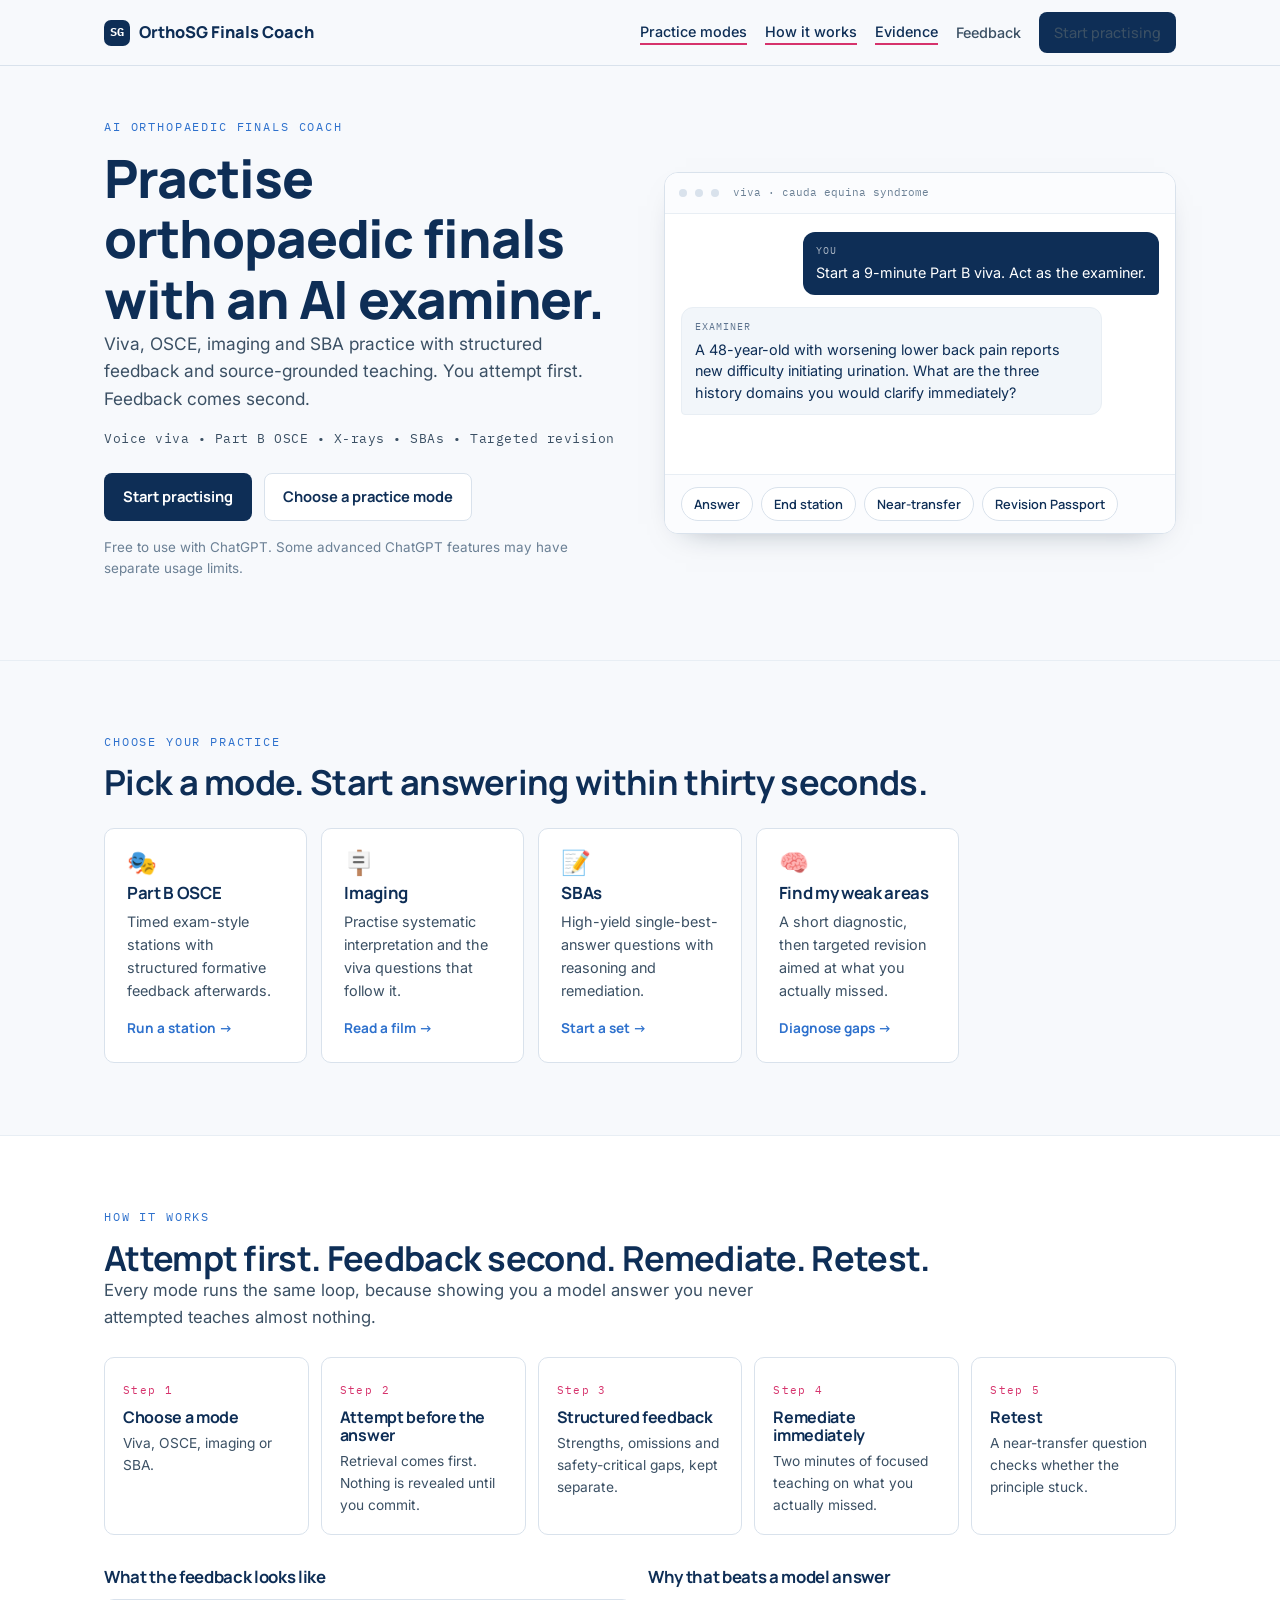
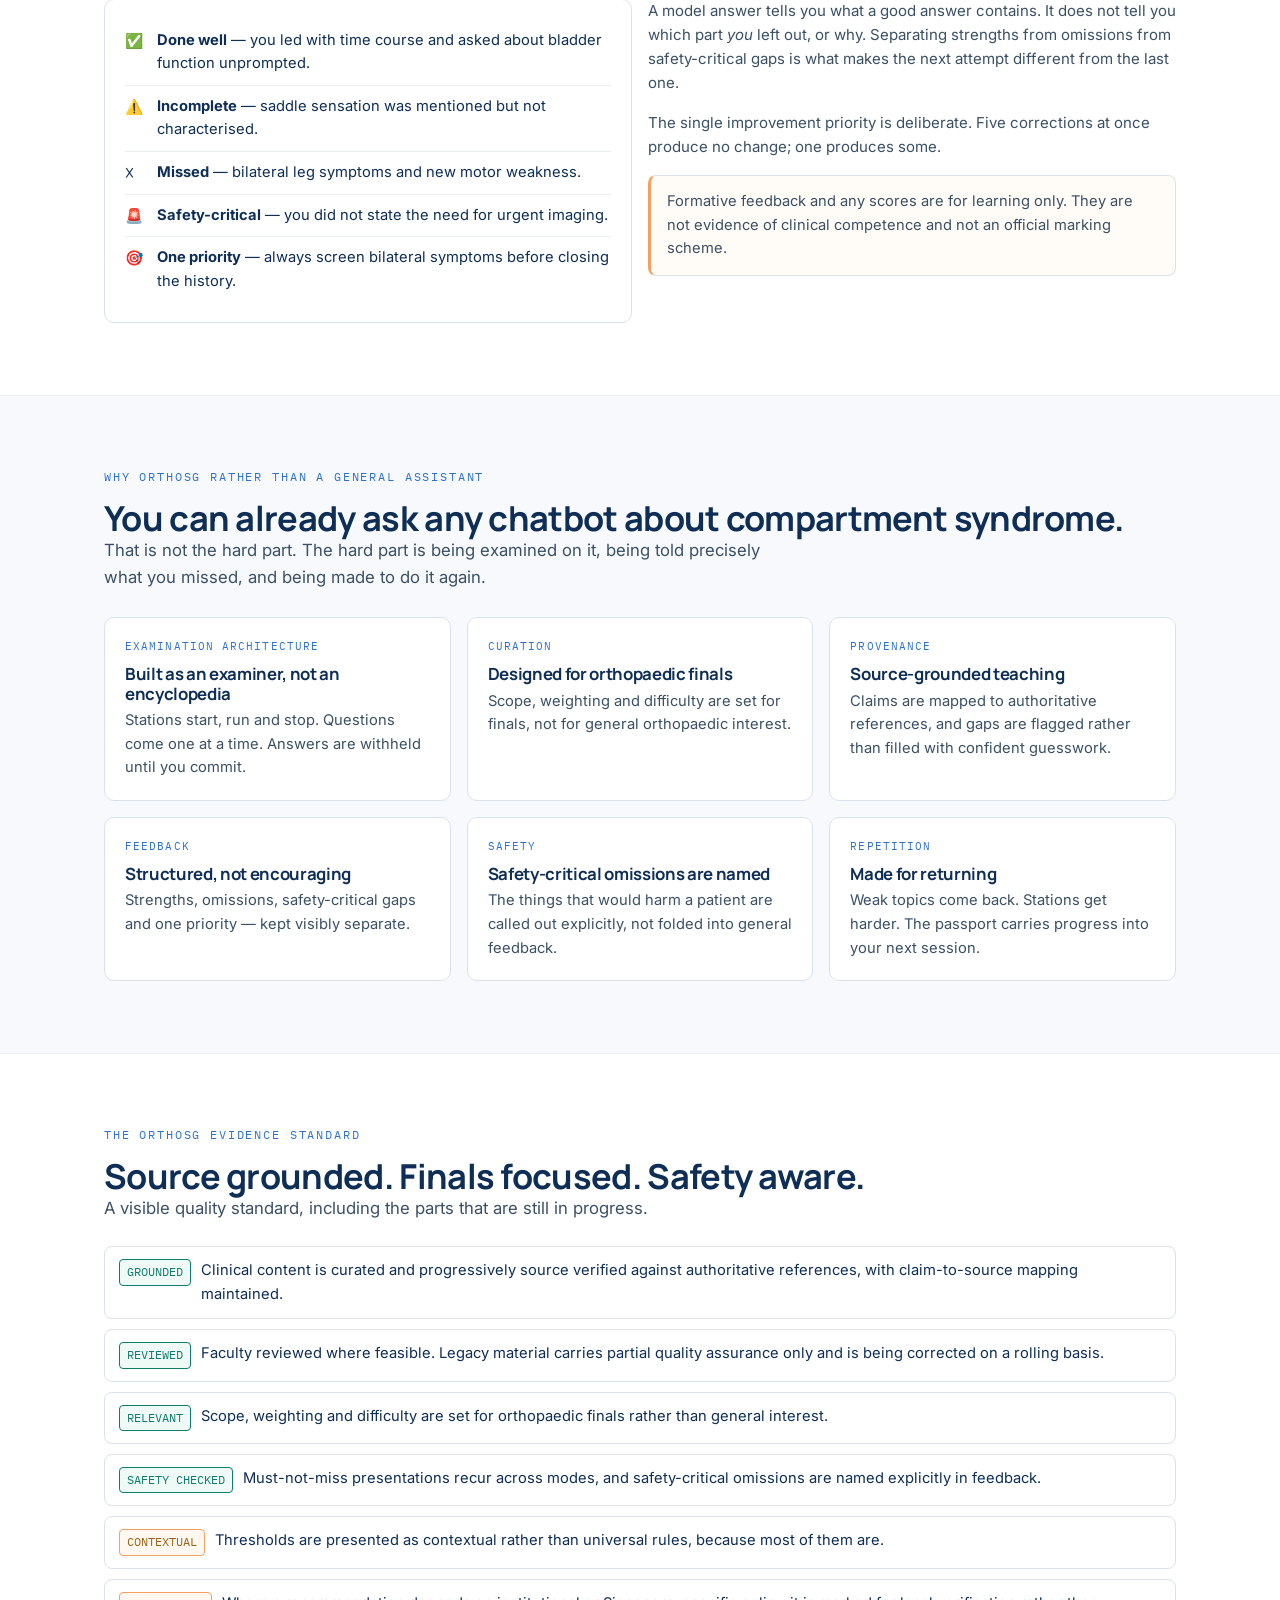
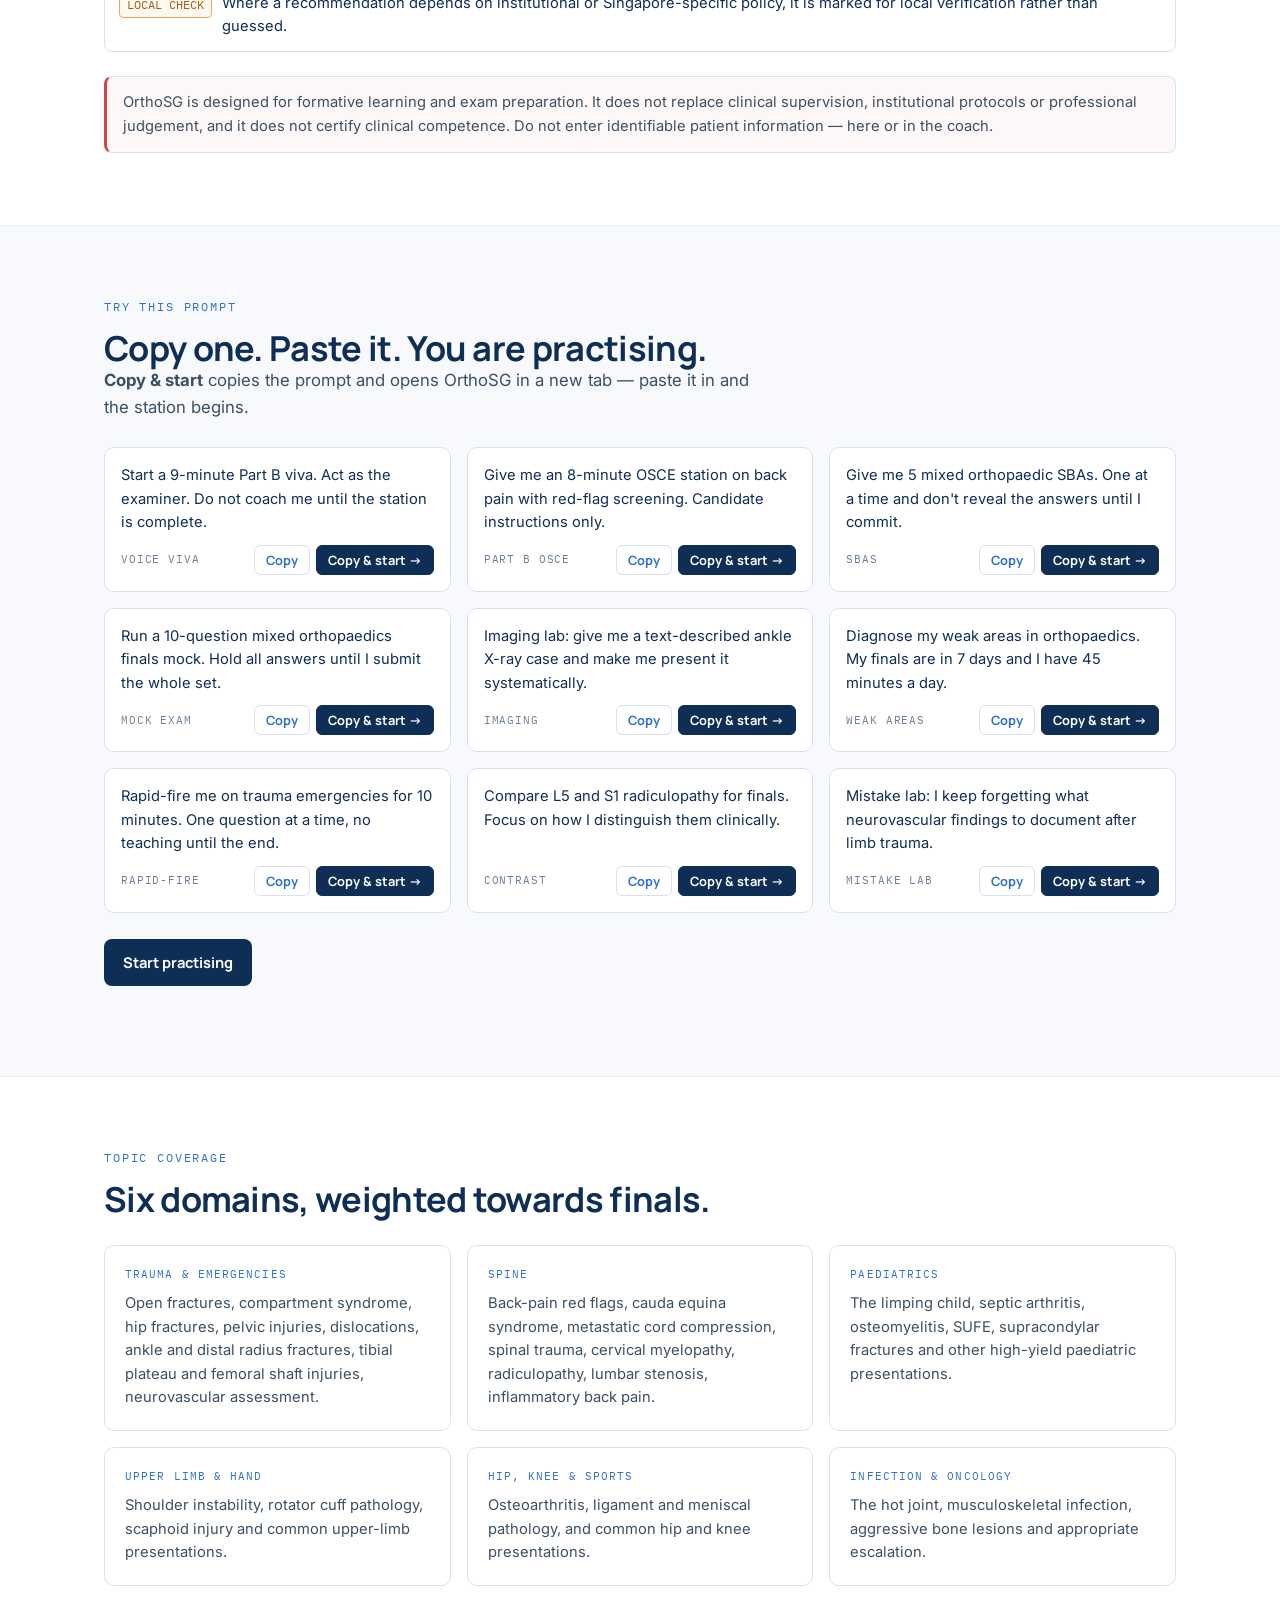
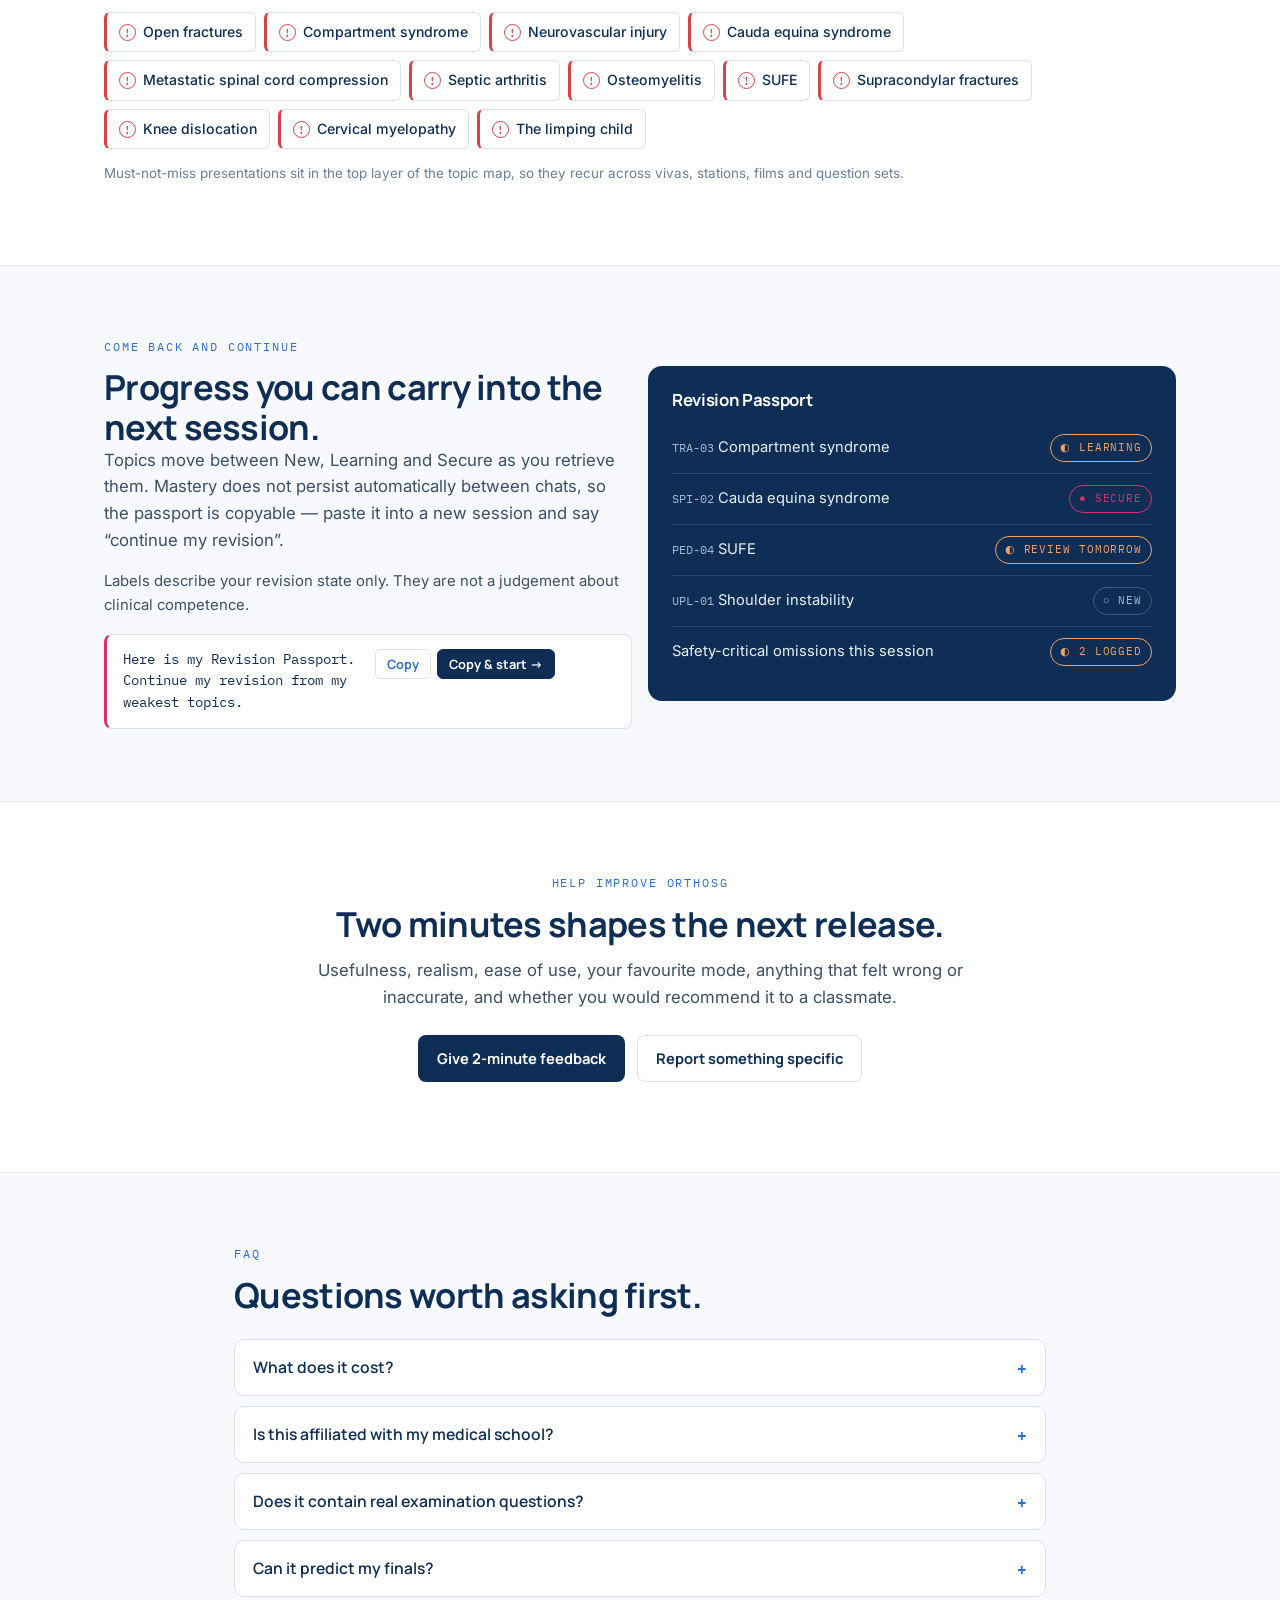
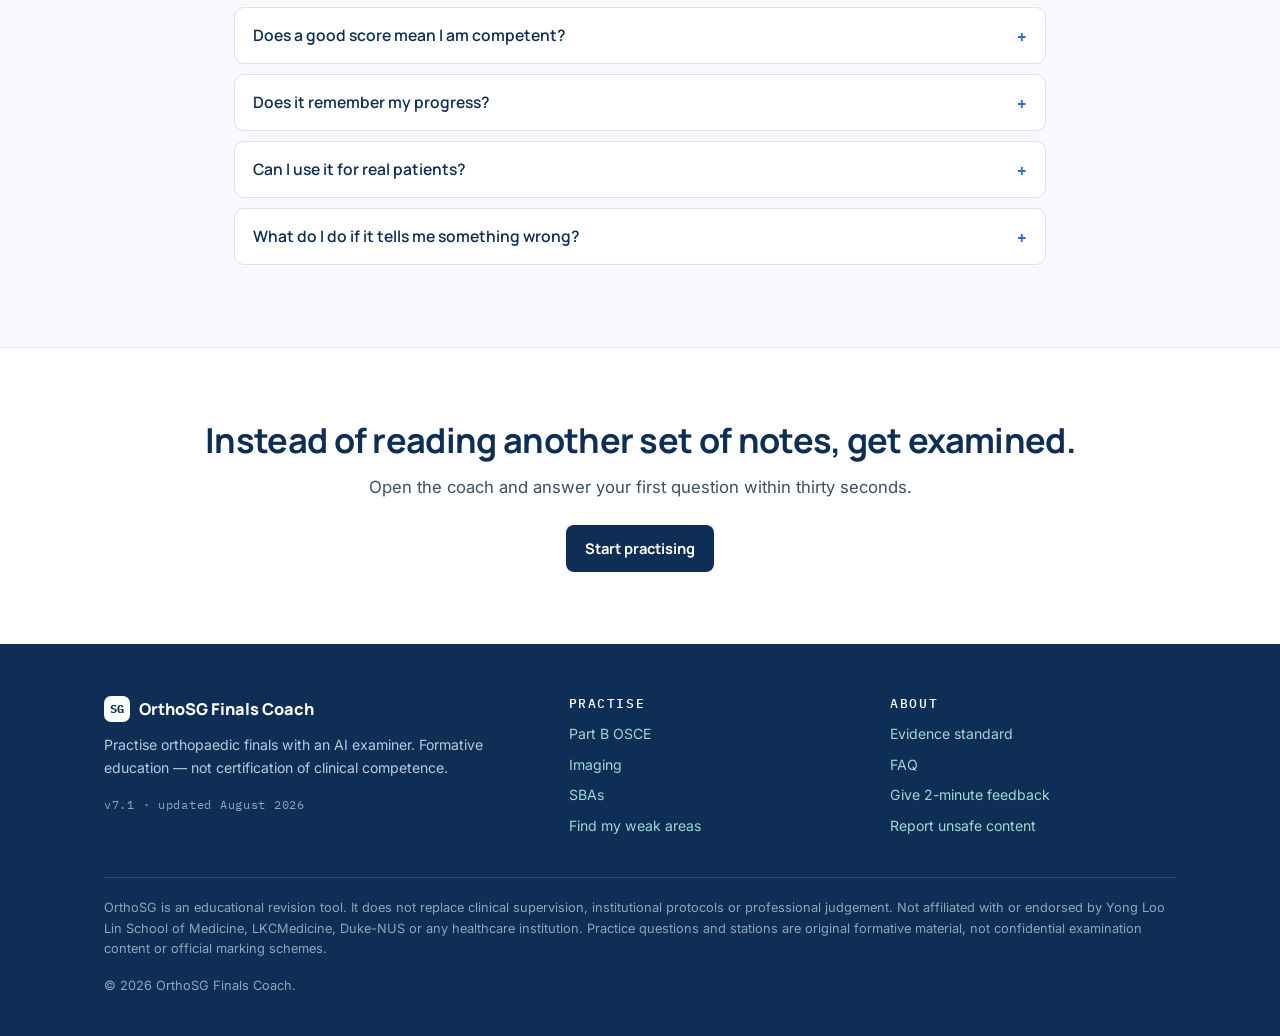
==== commit 565afd0c: "Update theme color meta tag in index.html" ====
--- a/index.html
+++ b/index.html
@@ -8,7 +8,7 @@
 <meta property="og:title" content="OrthoSG Finals Coach | Practise Orthopaedic Finals with an AI Examiner">
 <meta property="og:description" content="Practise orthopaedic finals with an AI examiner. Voice viva, Part B OSCE, X-ray interpretation and SBA practice with structured feedback and source-grounded teaching.">
 <meta property="og:type" content="website">
-<meta name="theme-color" content="#0B1F33">
+<meta name="theme-color" content="#0E2E56">
 <link rel="icon" href="favicon.svg" type="image/svg+xml">
 <link rel="icon" href="favicon.ico" sizes="any">
 <link rel="icon" href="favicon-32.png" sizes="32x32" type="image/png">
--- a/assets/styles.css
+++ b/assets/styles.css
@@ -0,0 +1,254 @@
+:root{
+    /* KKH-derived palette. --blue (#2E71CD) is confirmed from kkh.com.sg's own
+       rendered CTA/nav colour and matches third-party brand-colour extraction;
+       --navy and --teal (now a KKH rose/pink) are derived from it and from the
+       pink accent sampled off kkh.com.sg -- not lifted from an official KKH
+       style-guide PDF, so treat exact hexes as a close approximation. */
+    --navy:#0E2E56; --blue:#2E71CD; --teal:#D6336C; --paper:#F7F9FC;
+    --amber:#F4A261; --red:#D64545;
+    --ink:#0E2E56; --ink-2:#3B5064; --ink-3:#6B8095;
+    --line:#D9E2EC; --line-soft:#E8EEF4; --white:#fff;
+    --display:'Manrope',system-ui,sans-serif;
+    --body:'Inter',system-ui,sans-serif;
+    --mono:'IBM Plex Mono',ui-monospace,monospace;
+    --r:10px; --maxw:1120px;
+}
+*{box-sizing:border-box}
+html{scroll-behavior:smooth}
+body{margin:0;background:var(--paper);color:var(--ink);font-family:var(--body);font-size:16px;line-height:1.6;-webkit-font-smoothing:antialiased}
+h1,h2,h3,h4{font-family:var(--display);line-height:1.15;margin:0;letter-spacing:-.02em}
+h1{font-size:clamp(2rem,4.6vw,3.3rem);font-weight:800}
+h2{font-size:clamp(1.5rem,3vw,2.15rem);font-weight:700}
+h3{font-size:1.05rem;font-weight:700}
+p{margin:0 0 1rem}
+a{color:var(--blue)}
+img{max-width:100%}
+.wrap{max-width:var(--maxw);margin:0 auto;padding:0 24px}
+.narrow{max-width:860px}
+.eyebrow{font-family:var(--mono);font-size:.72rem;letter-spacing:.16em;text-transform:uppercase;color:var(--blue);margin:0 0 .7rem}
+section{padding:72px 0;border-top:1px solid var(--line-soft)}
+section.alt{background:var(--white)}
+section.first{border-top:none;padding-top:52px}
+.lede{color:var(--ink-2);max-width:60ch;font-size:1.05rem}
+.hint{font-size:.84rem;color:var(--ink-3);margin:-2px 0 8px}
+[hidden]{display:none!important}
+
+/* nav */
+header.nav{position:sticky;top:0;z-index:50;background:rgba(247,249,252,.93);backdrop-filter:blur(8px);border-bottom:1px solid var(--line)}
+.nav-in{max-width:var(--maxw);margin:0 auto;padding:12px 24px;display:flex;align-items:center;gap:20px}
+.brand{font-family:var(--display);font-weight:800;font-size:1.02rem;color:var(--navy);text-decoration:none;display:flex;align-items:center;gap:9px}
+.brand .mark{width:26px;height:26px;border-radius:7px;background:var(--navy);color:#fff;display:grid;place-items:center;font-size:.72rem;font-family:var(--mono)}
+.nav-links{display:flex;gap:18px;margin-left:auto;align-items:center}
+.nav-links a{color:var(--ink-2);text-decoration:none;font-size:.9rem;font-weight:500}
+.nav-links a:hover,.nav-links a[aria-current=page]{color:var(--navy)}
+.nav-links a[aria-current=page]{border-bottom:2px solid var(--teal)}
+@media(max-width:900px){.nav-links a:not(.btn){display:none}}
+
+.btn{display:inline-block;border:1px solid transparent;border-radius:8px;padding:11px 18px;font-family:var(--display);font-weight:700;font-size:.92rem;text-decoration:none;cursor:pointer;background:none}
+.btn-primary{background:var(--navy);color:#fff}
+.btn-primary:hover{background:#132c47}
+.btn-ghost{border-color:var(--line);color:var(--navy);background:var(--white)}
+.btn-ghost:hover{border-color:var(--blue)}
+.btn-sm{padding:8px 14px;font-size:.85rem}
+.btn:disabled,.btn[aria-disabled=true]{opacity:.55;cursor:not-allowed;background:var(--white);color:var(--ink-3);border-color:var(--line)}
+.cta-row{display:flex;gap:12px;flex-wrap:wrap;margin:24px 0 18px}
+
+/* hero */
+.hero-grid{display:grid;grid-template-columns:1fr 1fr;gap:48px;align-items:center}
+@media(max-width:900px){.hero-grid{grid-template-columns:1fr;gap:34px}}
+.hero h1 span{color:var(--blue)}
+.chips{display:flex;gap:8px;flex-wrap:wrap}
+.chip{font-family:var(--mono);font-size:.72rem;padding:5px 10px;border:1px solid var(--line);border-radius:999px;color:var(--ink-2);background:var(--white)}
+
+/* chat mock */
+.mock{background:var(--white);border:1px solid var(--line);border-radius:14px;overflow:hidden;box-shadow:0 12px 32px -22px rgba(11,31,51,.5)}
+.mock-bar{display:flex;align-items:center;gap:8px;padding:11px 14px;border-bottom:1px solid var(--line-soft);background:#FBFCFE}
+.dot{width:8px;height:8px;border-radius:50%;background:var(--line)}
+.mock-bar .t{margin-left:6px;font-family:var(--mono);font-size:.7rem;color:var(--ink-3)}
+.mock-body{padding:18px 16px;display:flex;flex-direction:column;gap:12px;min-height:260px;max-height:420px;overflow:auto}
+.msg{max-width:88%;padding:11px 13px;border-radius:12px;font-size:.9rem;line-height:1.5}
+.msg.u{align-self:flex-end;background:var(--navy);color:#fff;border-bottom-right-radius:4px}
+.msg.c{align-self:flex-start;background:#F2F6FA;border:1px solid var(--line-soft);border-bottom-left-radius:4px}
+.msg .who{display:block;font-family:var(--mono);font-size:.65rem;letter-spacing:.1em;text-transform:uppercase;opacity:.65;margin-bottom:4px}
+.mock-controls{display:flex;gap:8px;flex-wrap:wrap;padding:12px 16px;border-top:1px solid var(--line-soft);background:#FBFCFE}
+.pill{font-size:.8rem;font-weight:600;font-family:var(--display);padding:7px 12px;border-radius:999px;border:1px solid var(--line);background:#fff;color:var(--navy);cursor:pointer}
+.pill:hover{border-color:var(--teal);color:var(--blue)}
+.pill[aria-pressed=true]{background:var(--navy);color:#fff;border-color:var(--navy)}
+
+/* grids + cards */
+.grid{display:grid;gap:16px}
+.g3{grid-template-columns:repeat(3,1fr)}
+.g2{grid-template-columns:repeat(2,1fr)}
+@media(max-width:900px){.g3{grid-template-columns:repeat(2,1fr)}}
+@media(max-width:640px){.g3,.g2{grid-template-columns:1fr}}
+.card{background:var(--white);border:1px solid var(--line);border-radius:var(--r);padding:20px}
+.card h3{margin-bottom:6px}
+.card p{margin:0;font-size:.92rem;color:var(--ink-2)}
+.card .tag{font-family:var(--mono);font-size:.68rem;color:var(--blue);letter-spacing:.1em;text-transform:uppercase;display:block;margin-bottom:9px}
+a.card{text-decoration:none;color:inherit;display:block}
+a.card:hover{border-color:var(--teal)}
+
+.loop{display:grid;grid-template-columns:repeat(5,1fr);gap:12px}
+@media(max-width:800px){.loop{grid-template-columns:1fr}}
+.step{background:var(--white);border:1px solid var(--line);border-radius:var(--r);padding:18px}
+.step .n{font-family:var(--mono);font-size:.7rem;color:var(--teal);letter-spacing:.12em}
+.step h3{margin:6px 0;font-size:1rem}
+.step p{font-size:.86rem;color:var(--ink-2);margin:0}
+
+.strip{display:flex;flex-wrap:wrap;gap:8px;align-items:center;font-family:var(--mono);font-size:.78rem;color:var(--ink-2)}
+.strip b{background:var(--white);border:1px solid var(--line);border-radius:6px;padding:6px 10px;font-weight:500;color:var(--navy)}
+.strip i{color:var(--teal);font-style:normal}
+
+.flags{display:flex;flex-wrap:wrap;gap:8px}
+.flag{display:flex;align-items:center;gap:7px;background:var(--white);border:1px solid var(--line);border-left:3px solid var(--red);border-radius:6px;padding:8px 12px;font-size:.88rem;font-weight:500}
+.flag::before{content:"!";font-family:var(--mono);font-size:.7rem;color:var(--red);border:1px solid var(--red);border-radius:50%;width:15px;height:15px;display:grid;place-items:center;flex:0 0 auto}
+
+.pass{background:var(--navy);color:#EAF1F7;border-radius:14px;padding:24px}
+.pass h3{color:#fff}
+.pass-row{display:flex;justify-content:space-between;align-items:center;gap:12px;padding:11px 0;border-bottom:1px solid rgba(255,255,255,.12);font-size:.92rem}
+.pass-row:last-child{border-bottom:none}
+.pass-row code{font-family:var(--mono);font-size:.78rem;color:#9FBDD3}
+.status{font-family:var(--mono);font-size:.7rem;letter-spacing:.08em;text-transform:uppercase;padding:4px 9px;border-radius:999px;border:1px solid;white-space:nowrap}
+.s-new{color:#9FBDD3;border-color:#3E5C75}
+.s-learning{color:var(--amber);border-color:var(--amber)}
+.s-secure{color:var(--teal);border-color:var(--teal)}
+.s-new::before{content:"○ "} .s-learning::before{content:"◐ "} .s-secure::before{content:"● "}
+
+.prompt{background:var(--white);border:1px solid var(--line);border-radius:var(--r);padding:16px;display:flex;flex-direction:column;gap:10px;justify-content:space-between}
+.prompt q{font-size:.92rem;color:var(--navy);quotes:none}
+.prompt .foot{display:flex;justify-content:space-between;align-items:center;gap:10px}
+.prompt .lbl{font-family:var(--mono);font-size:.68rem;color:var(--ink-3);letter-spacing:.08em;text-transform:uppercase}
+.copy{font-family:var(--display);font-size:.8rem;font-weight:700;color:var(--blue);background:none;border:1px solid var(--line);border-radius:6px;padding:5px 11px;cursor:pointer}
+.copy:hover{border-color:var(--teal)}
+
+.trust{background:var(--white);border:1px solid var(--line);border-top:3px solid var(--blue);border-radius:var(--r);padding:26px}
+.trust ul{margin:0;padding-left:1.1rem;columns:2;column-gap:34px}
+.trust li{margin-bottom:9px;font-size:.92rem;color:var(--ink-2);break-inside:avoid}
+@media(max-width:700px){.trust ul{columns:1}}
+
+details{background:var(--white);border:1px solid var(--line);border-radius:var(--r);margin-bottom:10px}
+summary{cursor:pointer;padding:15px 18px;font-family:var(--display);font-weight:600;font-size:.98rem;list-style:none;display:flex;justify-content:space-between;gap:14px}
+summary::-webkit-details-marker{display:none}
+summary::after{content:"+";font-family:var(--mono);color:var(--blue)}
+details[open] summary::after{content:"–"}
+details .body{padding:0 18px 16px;font-size:.93rem;color:var(--ink-2)}
+details .body p:last-child{margin-bottom:0}
+
+.notice{border:1px solid var(--line);border-left:3px solid var(--amber);background:#FFFCF7;border-radius:8px;padding:14px 16px;font-size:.92rem;color:var(--ink-2)}
+.notice.blue{border-left-color:var(--blue);background:#F5FAFC}
+.notice.red{border-left-color:var(--red);background:#FEF7F7}
+.notice.green{border-left-color:var(--teal);background:#F2FBFA}
+.notice strong{color:var(--navy)}
+.notice p:last-child{margin-bottom:0}
+
+label{display:block;font-family:var(--display);font-weight:600;font-size:.9rem;margin:0 0 6px}
+.field{margin-bottom:20px}
+input[type=text],input[type=email],input[type=number],select,textarea{width:100%;padding:10px 12px;border:1px solid var(--line);border-radius:8px;font-family:var(--body);font-size:.95rem;background:#fff;color:var(--ink)}
+textarea{min-height:100px;resize:vertical}
+input:focus,select:focus,textarea:focus,button:focus-visible,a:focus-visible,summary:focus-visible{outline:2px solid var(--teal);outline-offset:2px}
+.check{display:flex;gap:10px;align-items:flex-start;margin-bottom:11px;font-size:.92rem;color:var(--ink-2)}
+.check input{margin-top:4px;flex:0 0 auto;width:16px;height:16px}
+.check label{font-weight:400;font-family:var(--body);margin:0}
+fieldset{border:1px solid var(--line);border-radius:var(--r);padding:18px;margin:0 0 20px;background:#fff}
+legend{font-family:var(--display);font-weight:700;font-size:.95rem;padding:0 8px}
+.likert{display:grid;grid-template-columns:1fr auto;gap:10px;align-items:center;padding:10px 0;border-bottom:1px solid var(--line-soft);font-size:.92rem}
+.likert:last-child{border-bottom:none}
+.likert .opts{display:flex;gap:4px}
+.likert .opts label{display:grid;place-items:center;width:32px;height:32px;border:1px solid var(--line);border-radius:6px;font-size:.8rem;font-weight:600;cursor:pointer;margin:0;background:#fff}
+.likert .opts input{position:absolute;opacity:0;width:0;height:0}
+.likert .opts input:checked+span{background:var(--navy);color:#fff;border-color:var(--navy)}
+.likert .opts span{display:grid;place-items:center;width:32px;height:32px;border:1px solid var(--line);border-radius:6px;font-size:.8rem;font-weight:600}
+@media(max-width:600px){.likert{grid-template-columns:1fr}}
+
+.steps{list-style:none;padding:0;margin:0}
+.steps li{display:flex;gap:12px;align-items:center;padding:11px 0;border-bottom:1px solid var(--line-soft);font-size:.93rem}
+.steps li:last-child{border-bottom:none}
+.tick{width:21px;height:21px;border-radius:50%;border:1px solid var(--line);display:grid;place-items:center;font-size:.7rem;color:var(--ink-3);flex:0 0 auto;font-family:var(--mono)}
+.tick.done{background:var(--teal);border-color:var(--teal);color:#fff}
+.tick.now{border-color:var(--blue);color:var(--blue);font-weight:700}
+
+table{width:100%;border-collapse:collapse;font-size:.9rem;background:#fff}
+th,td{text-align:left;padding:10px 12px;border-bottom:1px solid var(--line-soft);vertical-align:top}
+thead th{font-family:var(--display);font-size:.78rem;letter-spacing:.06em;text-transform:uppercase;color:var(--ink-3)}
+tbody th{font-family:var(--display);font-size:.86rem;color:var(--navy);width:210px}
+.tbl-wrap{border:1px solid var(--line);border-radius:var(--r);overflow:auto;margin-bottom:20px}
+.ph{font-family:var(--mono);font-size:.8rem;color:var(--ink-3);background:#F2F6FA;border:1px dashed var(--line);border-radius:5px;padding:2px 7px}
+
+.rag{font-family:var(--mono);font-size:.7rem;padding:3px 8px;border-radius:4px;border:1px solid;white-space:nowrap}
+.rag-g{color:#0E7C6B;border-color:#0E7C6B;background:#EFFAF7}
+.rag-a{color:#9A6112;border-color:var(--amber);background:#FFF8F0}
+.rag-r{color:var(--red);border-color:var(--red);background:#FEF5F5}
+
+.badge{display:inline-flex;align-items:center;gap:8px;font-family:var(--mono);font-size:.72rem;letter-spacing:.08em;text-transform:uppercase;border:1px solid var(--line);background:#fff;border-radius:999px;padding:6px 13px;color:var(--ink-2)}
+.badge .d{width:7px;height:7px;border-radius:50%;background:var(--amber)}
+.badge.live .d{background:var(--teal)}
+.badge.off .d{background:var(--ink-3)}
+
+.crumb{font-size:.84rem;color:var(--ink-3);margin-bottom:14px}
+.crumb a{color:var(--ink-3);text-decoration:none}
+.crumb a:hover{color:var(--blue)}
+
+.research-band{background:#EEF3F8;border-bottom:1px solid var(--line)}
+.research-band .wrap{padding-top:12px;padding-bottom:12px;display:flex;gap:14px;align-items:center;flex-wrap:wrap;font-size:.85rem;color:var(--ink-2)}
+.research-band strong{font-family:var(--display);color:var(--navy)}
+
+footer{background:var(--navy);color:#B9CBDA;padding:52px 0 40px;font-size:.88rem}
+footer a{color:#9FD8D4}
+footer h4{color:#fff;font-size:.82rem;font-family:var(--mono);letter-spacing:.12em;text-transform:uppercase;font-weight:500;margin-bottom:12px}
+.foot-grid{display:grid;grid-template-columns:1.5fr 1fr 1fr;gap:36px;margin-bottom:32px}
+@media(max-width:760px){.foot-grid{grid-template-columns:1fr}}
+.foot-links{list-style:none;padding:0;margin:0}
+.foot-links li{margin-bottom:8px}
+.foot-links a{text-decoration:none}
+.foot-links a:hover{text-decoration:underline}
+.rule{border-top:1px solid rgba(255,255,255,.14);padding-top:20px;font-size:.8rem;color:#8FA6B8}
+
+.sticky{position:fixed;left:16px;right:16px;bottom:16px;z-index:60;display:none;text-align:center;box-shadow:0 8px 24px -12px rgba(11,31,51,.6)}
+@media(max-width:700px){.sticky{display:block}}
+.toast{position:fixed;bottom:22px;left:50%;transform:translateX(-50%) translateY(20px);background:var(--navy);color:#fff;padding:10px 18px;border-radius:8px;font-size:.88rem;opacity:0;pointer-events:none;transition:.25s;z-index:99}
+.toast.show{opacity:1;transform:translateX(-50%)}
+.skip{position:absolute;left:-9999px}
+.skip:focus{left:16px;top:12px;z-index:99;background:#fff;padding:10px 14px;border-radius:8px;border:1px solid var(--navy)}
+@media(prefers-reduced-motion:reduce){*{animation:none!important;transition:none!important}html{scroll-behavior:auto}}
+@media print{header.nav,footer,.sticky{display:none}}
+
+/* ---------- growth brief additions ---------- */
+.mode-card{background:var(--white);border:1px solid var(--line);border-radius:var(--r);padding:22px;text-decoration:none;color:inherit;display:flex;flex-direction:column;gap:8px}
+.mode-card:hover{border-color:var(--teal);box-shadow:0 8px 22px -18px rgba(11,31,51,.5)}
+.mode-card .ic{font-size:1.5rem;line-height:1}
+.mode-card h3{font-size:1.05rem}
+.mode-card p{font-size:.9rem;color:var(--ink-2);margin:0}
+.mode-card .go{font-family:var(--display);font-weight:700;font-size:.85rem;color:var(--blue);margin-top:auto;padding-top:8px}
+.strapline{font-family:var(--mono);font-size:.8rem;color:var(--ink-2);letter-spacing:.04em;margin:14px 0 0}
+.tagline{font-family:var(--display);font-weight:700;font-size:1.15rem;color:var(--navy);margin:0 0 10px}
+.evidence{display:grid;gap:10px}
+.ev{display:flex;gap:10px;align-items:flex-start;background:var(--white);border:1px solid var(--line);border-radius:8px;padding:12px 14px;font-size:.92rem}
+.ev .k{font-family:var(--mono);font-size:.72rem;padding:3px 7px;border-radius:4px;flex:0 0 auto;border:1px solid}
+.ev .k.ok{color:#0E7C6B;border-color:#0E7C6B;background:#EFFAF7}
+.ev .k.chk{color:#9A6112;border-color:var(--amber);background:#FFF8F0}
+.fb-line{display:flex;gap:10px;align-items:flex-start;padding:9px 0;border-bottom:1px solid var(--line-soft);font-size:.92rem}
+.fb-line:last-child{border-bottom:none}
+.fb-line .m{font-family:var(--mono);flex:0 0 auto;width:22px}
+.verline{font-family:var(--mono);font-size:.75rem;color:var(--ink-3);letter-spacing:.06em}
+.callout{background:var(--navy);color:#EAF1F7;border-radius:14px;padding:28px}
+.callout h2,.callout h3{color:#fff}
+.callout p{color:#C4D6E4}
+.callout .btn-ghost{background:transparent;border-color:rgba(255,255,255,.35);color:#fff}
+.callout .btn-ghost:hover{border-color:#fff}
+.g5{display:grid;grid-template-columns:repeat(5,1fr);gap:14px}
+@media(max-width:1000px){.g5{grid-template-columns:repeat(3,1fr)}}
+@media(max-width:700px){.g5{grid-template-columns:1fr}}
+.qbox{background:var(--white);border:1px solid var(--line);border-left:3px solid var(--teal);border-radius:8px;padding:14px 16px;font-family:var(--mono);font-size:.85rem;color:var(--navy);display:flex;gap:12px;align-items:flex-start;justify-content:space-between}
+.qbox span{flex:1}
+
+/* ---------- copy-and-launch ---------- */
+.prompt .btns{display:flex;gap:6px;flex-wrap:wrap;justify-content:flex-end}
+.copy.launch{background:var(--navy);color:#fff;border-color:var(--navy);white-space:nowrap}
+.copy.launch:hover{background:#132c47;border-color:#132c47}
+.qbox{flex-wrap:wrap}
+.qbox .btns{display:flex;gap:6px;flex-wrap:wrap}
+@media(max-width:520px){
+  .prompt .btns,.qbox .btns{width:100%;justify-content:stretch}
+  .prompt .btns .copy,.qbox .btns .copy{flex:1;text-align:center}
+  .prompt .foot{flex-direction:column;align-items:flex-start;gap:8px}
+}
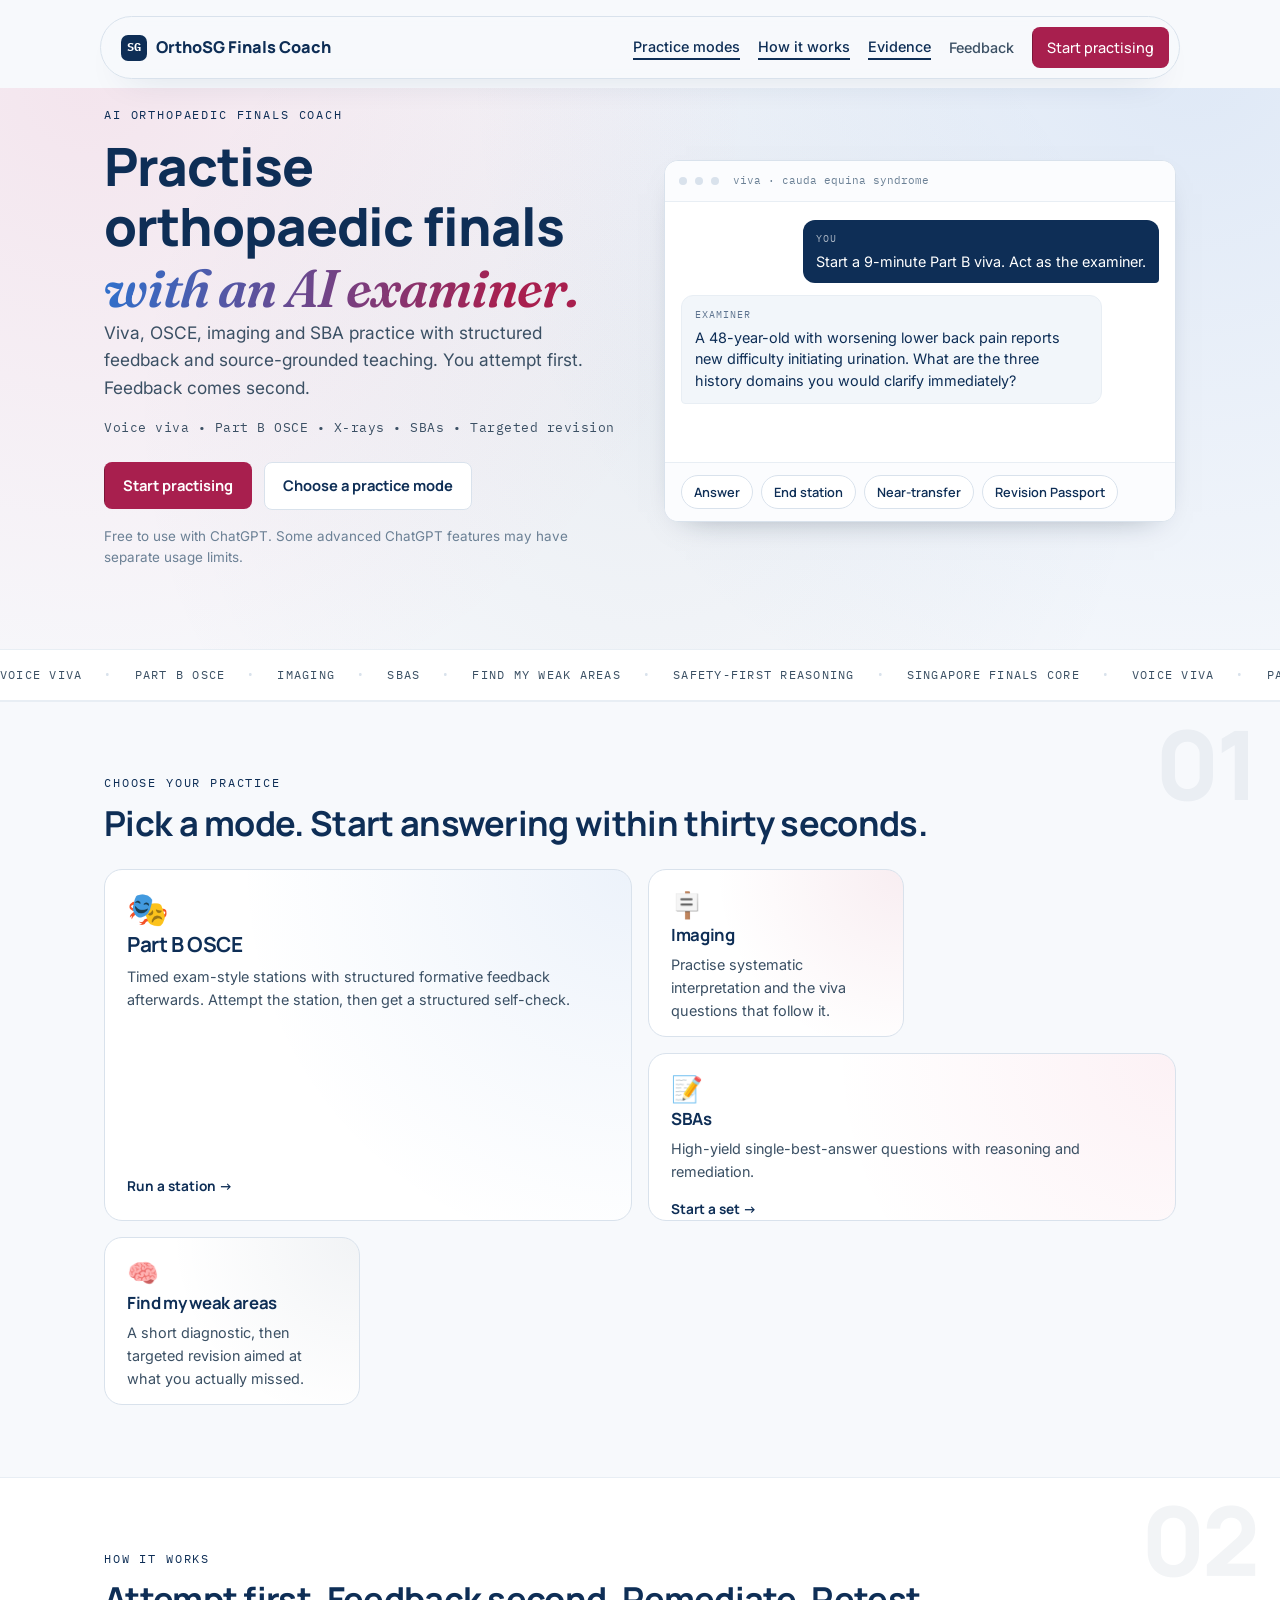
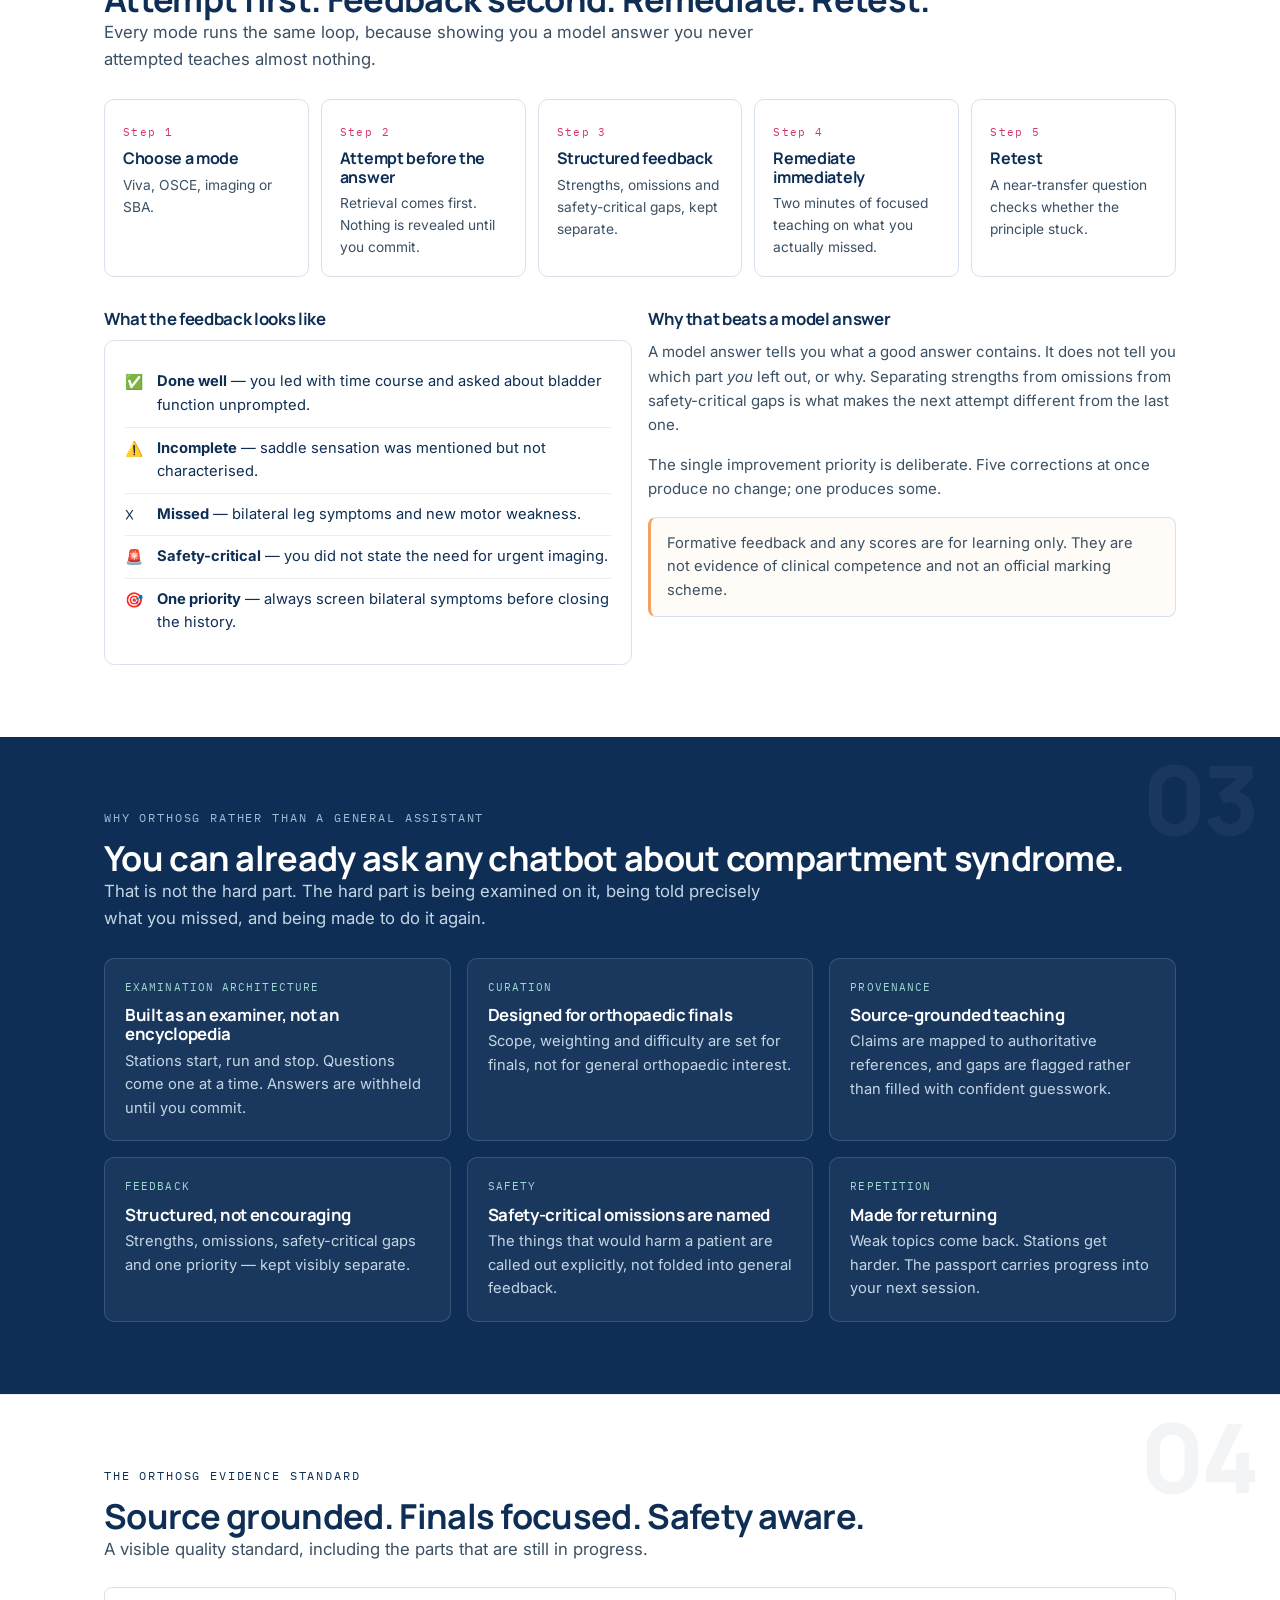
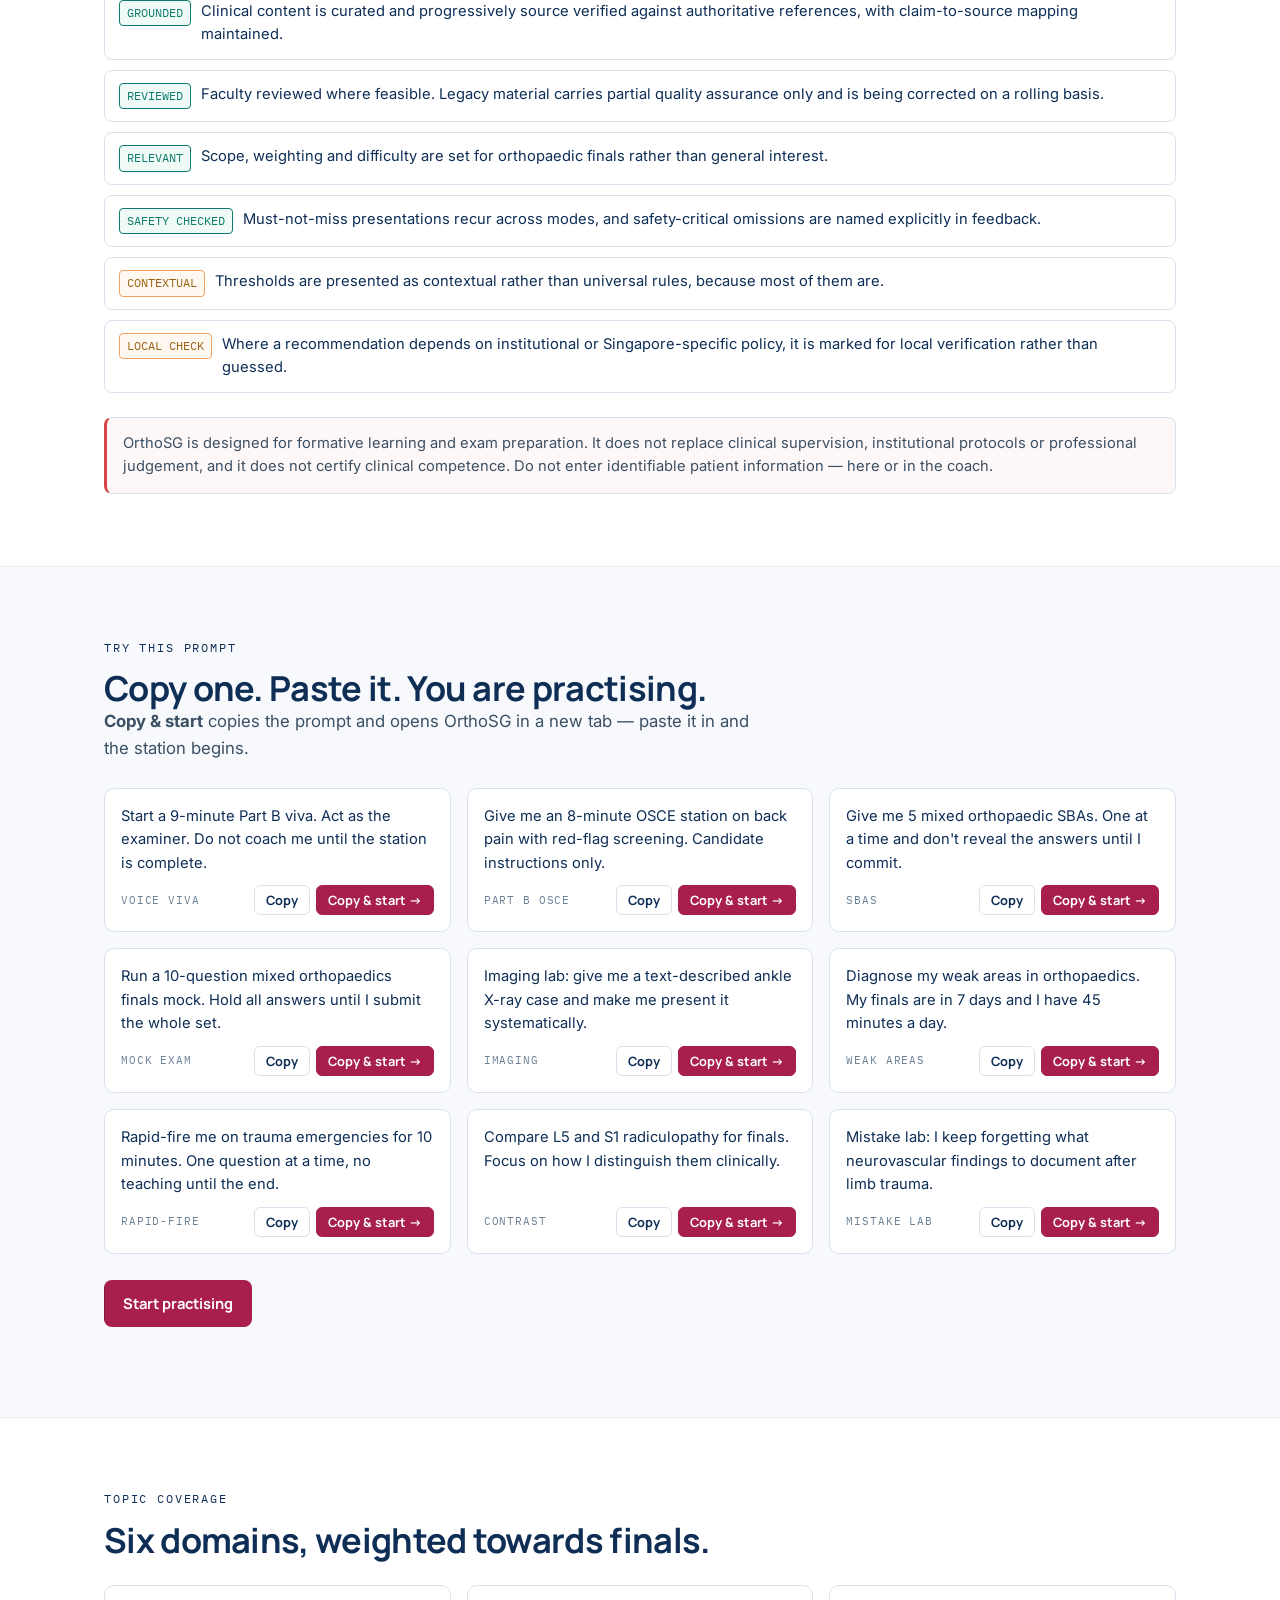
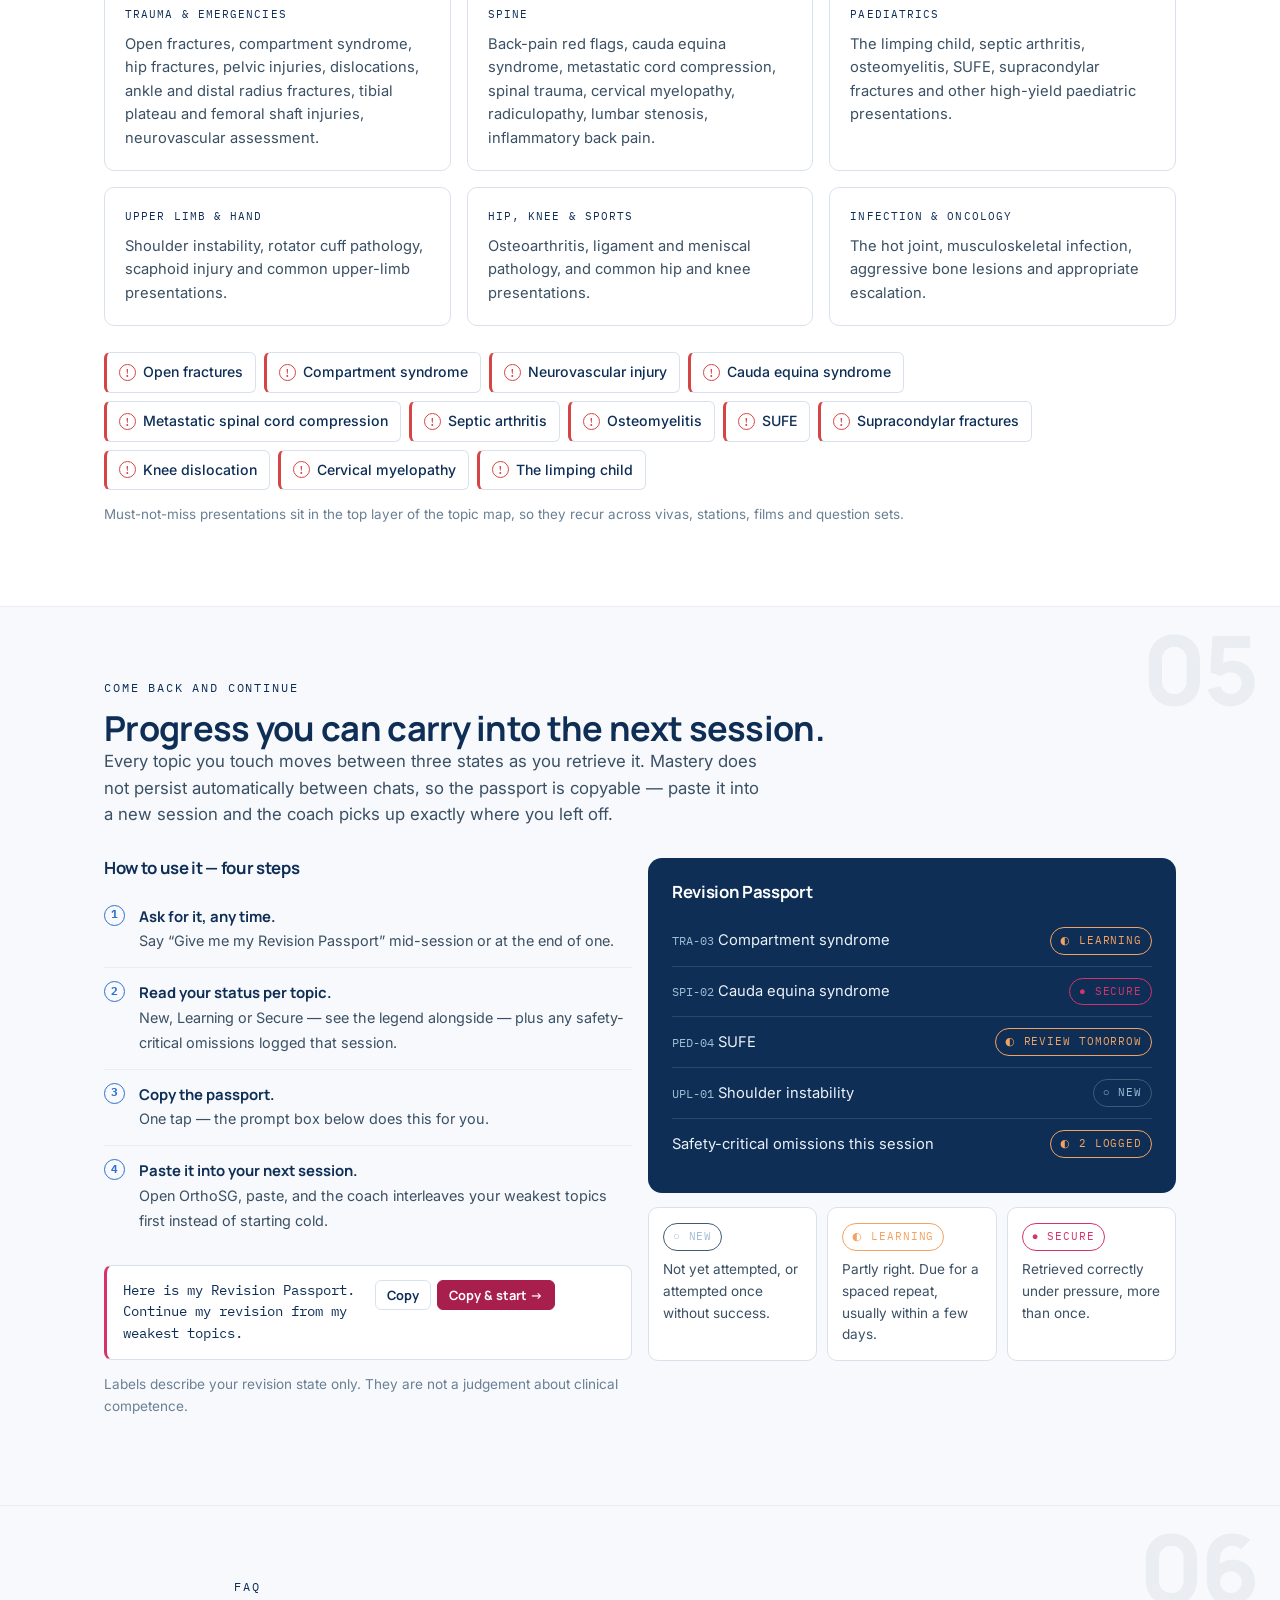
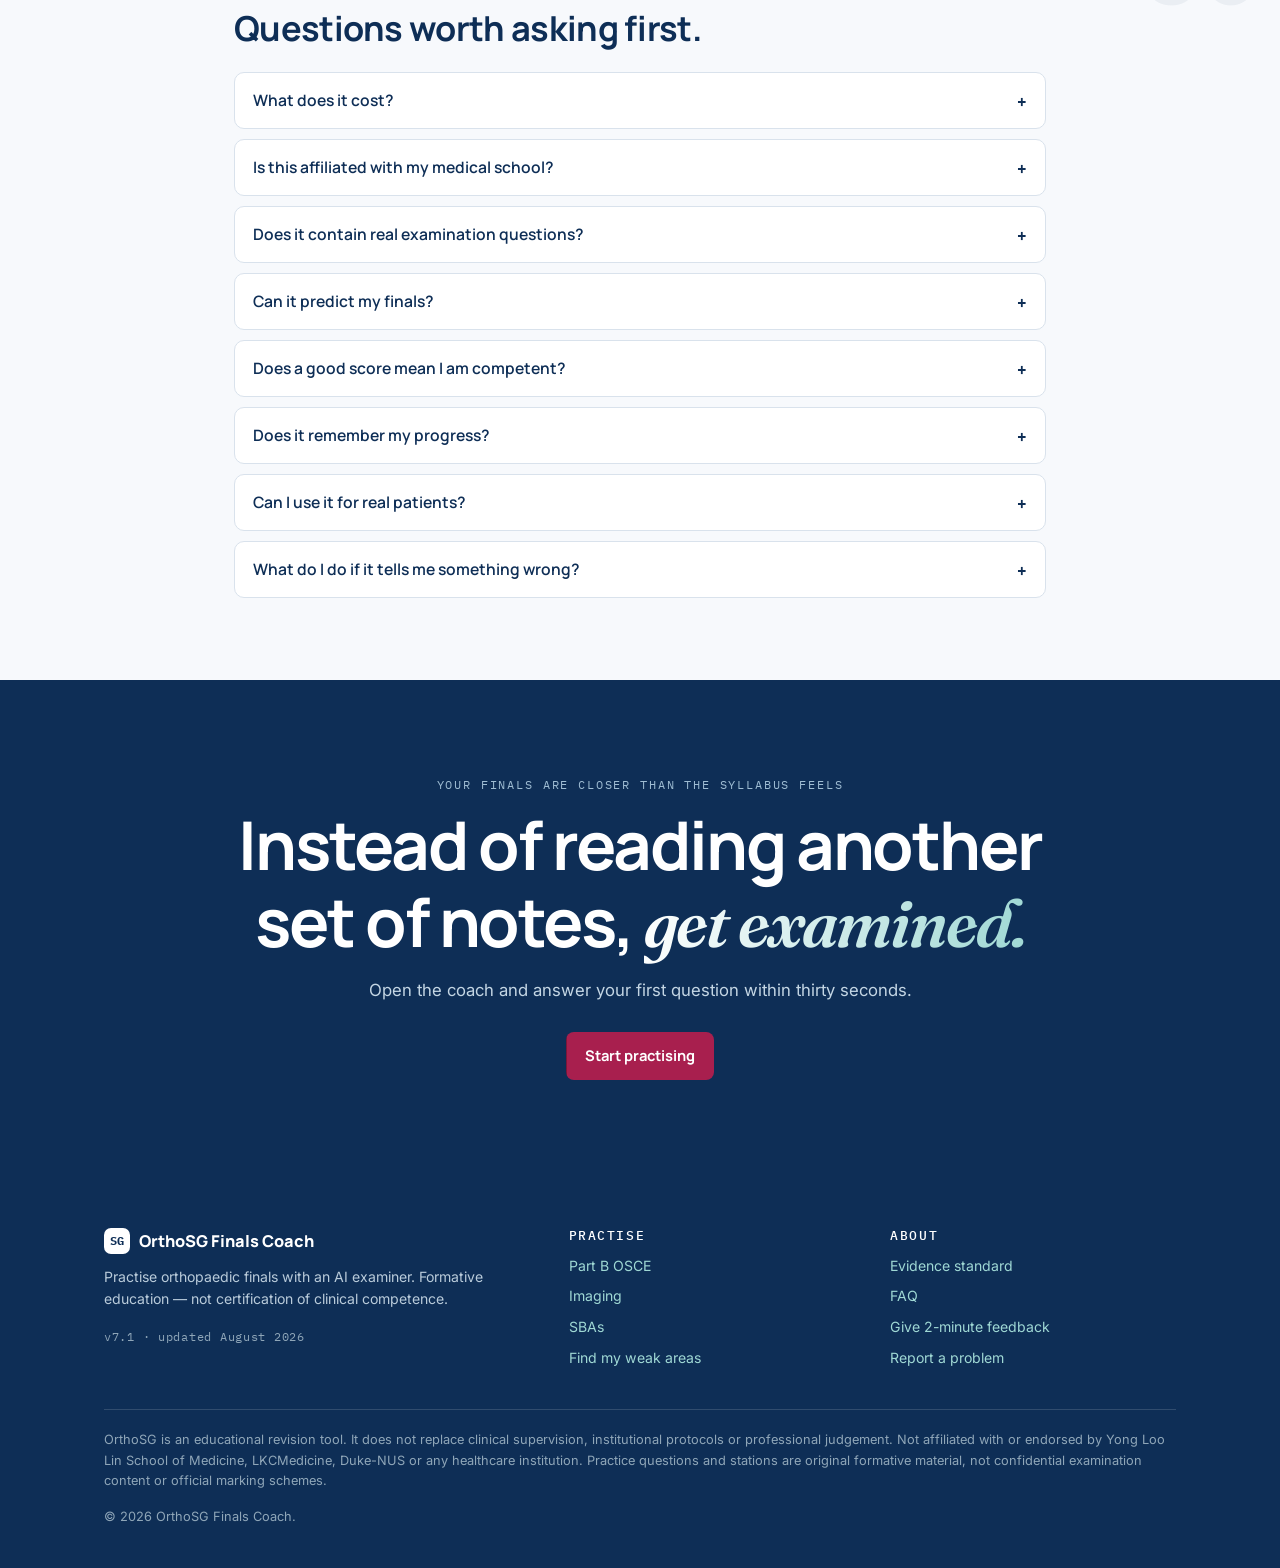
==== commit d7b722a5: "Refactor index.html for improved structure and content" ====
--- a/index.html
+++ b/index.html
@@ -23,11 +23,12 @@
 <meta name="twitter:card" content="summary_large_image">
 <link rel="preconnect" href="https://fonts.googleapis.com">
 <link rel="preconnect" href="https://fonts.gstatic.com" crossorigin>
-<link href="https://fonts.googleapis.com/css2?family=Manrope:wght@500;600;700;800&family=Inter:wght@400;500;600&family=IBM+Plex+Mono:wght@400;500&display=swap" rel="stylesheet">
+<link href="https://fonts.googleapis.com/css2?family=Manrope:wght@500;600;700;800&family=Inter:wght@400;500;600&family=IBM+Plex+Mono:wght@400;500&family=Fraunces:ital,wght@1,500;1,600&display=swap" rel="stylesheet">
 <link rel="stylesheet" href="assets/styles.css">
 </head>
 <body>
 <a class="skip" href="#main">Skip to content</a>
+<div class="scrollbar" aria-hidden="true"></div>
 <header class="nav">
   <div class="nav-in">
     <a class="brand" href="index.html"><span class="mark">SG</span> OrthoSG Finals Coach</a>
@@ -47,18 +48,18 @@
 <section class="first">
   <div class="wrap hero-grid">
     <div>
-      <p class="eyebrow">AI Orthopaedic Finals Coach</p>
-      <h1>Practise orthopaedic finals <span>with an AI examiner.</span></h1>
-      <p class="lede" style="font-size:1.08rem">Viva, OSCE, imaging and SBA practice with structured feedback and source-grounded teaching. You attempt first. Feedback comes second.</p>
-      <p class="strapline">Voice viva &bull; Part B OSCE &bull; X-rays &bull; SBAs &bull; Targeted revision</p>
-      <div class="cta-row">
+      <p class="eyebrow rise rise-1">AI Orthopaedic Finals Coach</p>
+      <h1 class="rise rise-2">Practise orthopaedic finals <span class="accent">with an AI examiner.</span></h1>
+      <p class="lede rise rise-3" style="font-size:1.08rem">Viva, OSCE, imaging and SBA practice with structured feedback and source-grounded teaching. You attempt first. Feedback comes second.</p>
+      <p class="strapline rise rise-3">Voice viva &bull; Part B OSCE &bull; X-rays &bull; SBAs &bull; Targeted revision</p>
+      <div class="cta-row rise rise-4">
         <a class="btn btn-primary gpt-link" href="#">Start practising</a>
         <a class="btn btn-ghost" href="voice-viva.html" data-feature="voiceViva">&#127908; Try a Voice Viva</a>
         <a class="btn btn-ghost" href="#practice" data-feature-off="voiceViva">Choose a practice mode</a>
       </div>
-      <p class="hint">Free to use with ChatGPT. Some advanced ChatGPT features may have separate usage limits.</p>
-    </div>
-    <div class="mock" aria-label="Example viva station">
+      <p class="hint rise rise-5">Free to use with ChatGPT. Some advanced ChatGPT features may have separate usage limits.</p>
+    </div>
+    <div class="mock rise rise-6" aria-label="Example viva station">
       <div class="mock-bar"><span class="dot"></span><span class="dot"></span><span class="dot"></span><span class="t">viva &middot; cauda equina syndrome</span></div>
       <div class="mock-body" id="mockBody">
         <div class="msg u"><span class="who">You</span>Start a 9-minute Part B viva. Act as the examiner.</div>
@@ -74,21 +75,28 @@
   </div>
 </section>
 
-<section id="practice">
+<div class="marquee" aria-hidden="true">
+  <div class="marquee-track">
+    <span>Voice Viva</span><span class="dim">&bull;</span><span>Part B OSCE</span><span class="dim">&bull;</span><span>Imaging</span><span class="dim">&bull;</span><span>SBAs</span><span class="dim">&bull;</span><span>Find my weak areas</span><span class="dim">&bull;</span><span>Safety-first reasoning</span><span class="dim">&bull;</span><span>Singapore finals core</span><span class="dim">&bull;</span>
+    <span>Voice Viva</span><span class="dim">&bull;</span><span>Part B OSCE</span><span class="dim">&bull;</span><span>Imaging</span><span class="dim">&bull;</span><span>SBAs</span><span class="dim">&bull;</span><span>Find my weak areas</span><span class="dim">&bull;</span><span>Safety-first reasoning</span><span class="dim">&bull;</span><span>Singapore finals core</span><span class="dim">&bull;</span>
+  </div>
+</div>
+
+<section id="practice" data-num="01">
   <div class="wrap">
     <p class="eyebrow">Choose your practice</p>
     <h2>Pick a mode. Start answering within thirty seconds.</h2>
-    <div class="g5" style="margin-top:26px">
+    <div class="bento" style="margin-top:26px">
       <a class="mode-card" href="voice-viva.html" data-feature="voiceViva"><span class="ic">&#127908;</span><h3>Voice Viva</h3><p>Answer aloud and practise real-time clinical reasoning with an AI examiner.</p><span class="go">Practise aloud &rarr;</span></a>
-      <a class="mode-card" href="part-b-osce.html"><span class="ic">&#127917;</span><h3>Part B OSCE</h3><p>Timed exam-style stations with structured formative feedback afterwards.</p><span class="go">Run a station &rarr;</span></a>
+      <a class="mode-card lg" href="part-b-osce.html"><span class="ic">&#127917;</span><h3>Part B OSCE</h3><p>Timed exam-style stations with structured formative feedback afterwards. Attempt the station, then get a structured self-check.</p><span class="go">Run a station &rarr;</span></a>
       <a class="mode-card" href="orthopaedic-xrays.html"><span class="ic">&#129703;</span><h3>Imaging</h3><p>Practise systematic interpretation and the viva questions that follow it.</p><span class="go">Read a film &rarr;</span></a>
-      <a class="mode-card" href="sba.html"><span class="ic">&#128221;</span><h3>SBAs</h3><p>High-yield single-best-answer questions with reasoning and remediation.</p><span class="go">Start a set &rarr;</span></a>
+      <a class="mode-card wide" href="sba.html"><span class="ic">&#128221;</span><h3>SBAs</h3><p>High-yield single-best-answer questions with reasoning and remediation.</p><span class="go">Start a set &rarr;</span></a>
       <a class="mode-card" href="weak-areas.html"><span class="ic">&#129504;</span><h3>Find my weak areas</h3><p>A short diagnostic, then targeted revision aimed at what you actually missed.</p><span class="go">Diagnose gaps &rarr;</span></a>
     </div>
   </div>
 </section>
 
-<section class="alt" id="how">
+<section class="alt" id="how" data-num="02">
   <div class="wrap">
     <p class="eyebrow">How it works</p>
     <h2>Attempt first. Feedback second. Remediate. Retest.</h2>
@@ -122,7 +130,7 @@
   </div>
 </section>
 
-<section id="why">
+<section id="why" class="section-dark" data-num="03">
   <div class="wrap">
     <p class="eyebrow">Why OrthoSG rather than a general assistant</p>
     <h2>You can already ask any chatbot about compartment syndrome.</h2>
@@ -138,7 +146,7 @@
   </div>
 </section>
 
-<section class="alt" id="evidence">
+<section class="alt" id="evidence" data-num="04">
   <div class="wrap">
     <p class="eyebrow">The OrthoSG Evidence Standard</p>
     <h2>Source grounded. Finals focused. Safety aware.</h2>
@@ -189,39 +197,45 @@
   </div>
 </section>
 
-<section id="passport">
-  <div class="wrap grid g2" style="align-items:center">
-    <div>
-      <p class="eyebrow">Come back and continue</p>
-      <h2>Progress you can carry into the next session.</h2>
-      <p class="lede">Topics move between New, Learning and Secure as you retrieve them. Mastery does not persist automatically between chats, so the passport is copyable &mdash; paste it into a new session and say &ldquo;continue my revision&rdquo;.</p>
-      <p style="font-size:.93rem;color:var(--ink-2)">Labels describe your revision state only. They are not a judgement about clinical competence.</p>
-      <div style="margin-top:16px"><div class="qbox"><span>Here is my Revision Passport. Continue my revision from my weakest topics.</span><span class="btns"><button class="copy" data-copy="Here is my Revision Passport. Continue my revision from my weakest topics.">Copy</button><button class="copy launch" data-copy="Here is my Revision Passport. Continue my revision from my weakest topics." data-launch>Copy &amp; start &rarr;</button></span></div></div>
-    </div>
-    <div class="pass">
-      <h3 style="margin-bottom:14px">Revision Passport</h3>
-      <div class="pass-row"><span><code>TRA-03</code> Compartment syndrome</span><span class="status s-learning">Learning</span></div>
-      <div class="pass-row"><span><code>SPI-02</code> Cauda equina syndrome</span><span class="status s-secure">Secure</span></div>
-      <div class="pass-row"><span><code>PED-04</code> SUFE</span><span class="status s-learning">Review tomorrow</span></div>
-      <div class="pass-row"><span><code>UPL-01</code> Shoulder instability</span><span class="status s-new">New</span></div>
-      <div class="pass-row"><span>Safety-critical omissions this session</span><span class="status s-learning">2 logged</span></div>
-    </div>
-  </div>
-</section>
-
-<section class="alt" id="help">
-  <div class="wrap narrow" style="text-align:center">
-    <p class="eyebrow">Help improve OrthoSG</p>
-    <h2>Two minutes shapes the next release.</h2>
-    <p class="lede" style="margin:14px auto 22px">Usefulness, realism, ease of use, your favourite mode, anything that felt wrong or inaccurate, and whether you would recommend it to a classmate.</p>
-    <div class="cta-row" style="justify-content:center">
-      <a class="btn btn-primary feedback-link" href="feedback.html">Give 2-minute feedback</a>
-      <a class="btn btn-ghost" href="feedback.html#report">Report something specific</a>
-    </div>
-  </div>
-</section>
-
-<section id="faq">
+<section id="passport" data-num="05">
+  <div class="wrap">
+    <p class="eyebrow">Come back and continue</p>
+    <h2>Progress you can carry into the next session.</h2>
+    <p class="lede">Every topic you touch moves between three states as you retrieve it. Mastery does not persist automatically between chats, so the passport is copyable &mdash; paste it into a new session and the coach picks up exactly where you left off.</p>
+
+    <div class="grid g2" style="margin-top:30px;align-items:start">
+      <div>
+        <h3 style="margin-bottom:14px">How to use it &mdash; four steps</h3>
+        <ol class="steps" style="list-style:none;padding:0;margin:0">
+          <li style="display:flex;gap:14px;align-items:flex-start;padding:13px 0;border-bottom:1px solid var(--line-soft)"><span class="tick now" style="flex:0 0 auto">1</span><span><strong style="font-family:var(--display);color:var(--navy)">Ask for it, any time.</strong><br><span style="font-size:.9rem;color:var(--ink-2)">Say &ldquo;Give me my Revision Passport&rdquo; mid-session or at the end of one.</span></span></li>
+          <li style="display:flex;gap:14px;align-items:flex-start;padding:13px 0;border-bottom:1px solid var(--line-soft)"><span class="tick now" style="flex:0 0 auto">2</span><span><strong style="font-family:var(--display);color:var(--navy)">Read your status per topic.</strong><br><span style="font-size:.9rem;color:var(--ink-2)">New, Learning or Secure &mdash; see the legend alongside &mdash; plus any safety-critical omissions logged that session.</span></span></li>
+          <li style="display:flex;gap:14px;align-items:flex-start;padding:13px 0;border-bottom:1px solid var(--line-soft)"><span class="tick now" style="flex:0 0 auto">3</span><span><strong style="font-family:var(--display);color:var(--navy)">Copy the passport.</strong><br><span style="font-size:.9rem;color:var(--ink-2)">One tap &mdash; the prompt box below does this for you.</span></span></li>
+          <li style="display:flex;gap:14px;align-items:flex-start;padding:13px 0"><span class="tick now" style="flex:0 0 auto">4</span><span><strong style="font-family:var(--display);color:var(--navy)">Paste it into your next session.</strong><br><span style="font-size:.9rem;color:var(--ink-2)">Open OrthoSG, paste, and the coach interleaves your weakest topics first instead of starting cold.</span></span></li>
+        </ol>
+        <div style="margin-top:18px"><div class="qbox"><span>Here is my Revision Passport. Continue my revision from my weakest topics.</span><span class="btns"><button class="copy" data-copy="Here is my Revision Passport. Continue my revision from my weakest topics.">Copy</button><button class="copy launch" data-copy="Here is my Revision Passport. Continue my revision from my weakest topics." data-launch>Copy &amp; start &rarr;</button></span></div></div>
+        <p style="font-size:.85rem;color:var(--ink-3);margin-top:14px">Labels describe your revision state only. They are not a judgement about clinical competence.</p>
+      </div>
+
+      <div>
+        <div class="pass">
+          <h3 style="margin-bottom:14px">Revision Passport</h3>
+          <div class="pass-row"><span><code>TRA-03</code> Compartment syndrome</span><span class="status s-learning">Learning</span></div>
+          <div class="pass-row"><span><code>SPI-02</code> Cauda equina syndrome</span><span class="status s-secure">Secure</span></div>
+          <div class="pass-row"><span><code>PED-04</code> SUFE</span><span class="status s-learning">Review tomorrow</span></div>
+          <div class="pass-row"><span><code>UPL-01</code> Shoulder instability</span><span class="status s-new">New</span></div>
+          <div class="pass-row"><span>Safety-critical omissions this session</span><span class="status s-learning">2 logged</span></div>
+        </div>
+        <div class="grid g3" style="margin-top:14px;gap:10px">
+          <div class="card" style="padding:14px"><span class="status s-new" style="margin-bottom:8px;display:inline-block">New</span><p style="font-size:.85rem;margin:0">Not yet attempted, or attempted once without success.</p></div>
+          <div class="card" style="padding:14px"><span class="status s-learning" style="margin-bottom:8px;display:inline-block">Learning</span><p style="font-size:.85rem;margin:0">Partly right. Due for a spaced repeat, usually within a few days.</p></div>
+          <div class="card" style="padding:14px"><span class="status s-secure" style="margin-bottom:8px;display:inline-block">Secure</span><p style="font-size:.85rem;margin:0">Retrieved correctly under pressure, more than once.</p></div>
+        </div>
+      </div>
+    </div>
+  </div>
+</section>
+
+<section id="faq" data-num="06">
   <div class="wrap narrow">
     <p class="eyebrow">FAQ</p>
     <h2 style="margin-bottom:24px">Questions worth asking first.</h2>
@@ -232,15 +246,16 @@
     <details><summary>Does a good score mean I am competent?</summary><div class="body"><p>No, and this matters. Scores from any mode, including voice, are formative only. They indicate how you performed on generated practice material. They are not evidence of clinical competence and do not certify anything.</p></div></details>
     <details><summary>Does it remember my progress?</summary><div class="body"><p>Progress labels operate within the current session. Ask for a Revision Passport and paste it into your next chat to carry your progress forward.</p></div></details>
     <details><summary>Can I use it for real patients?</summary><div class="body"><p>No. It is designed for education, not patient-specific or real-time clinical decisions. Use fictional or de-identified cases, never enter identifiable patient information, and follow your supervisors and local pathways.</p></div></details>
-    <details><summary>What do I do if it tells me something wrong?</summary><div class="body"><p>Report it. Use the <a href="feedback.html">feedback form</a> and include the topic and the prompt you used. Reports of clinically unsafe content are reviewed by a clinician before any change is made.</p></div></details>
+    <details><summary>What do I do if it tells me something wrong?</summary><div class="body"><p>Report it. Use the <a class="feedback-link" href="feedback.html">feedback form</a> and include the topic and the prompt you used. Reports of clinically unsafe content are reviewed by a clinician before any change is made.</p></div></details>
     <!-- RESEARCH-FAQ-SLOT -->
   </div>
 </section>
 
-<section class="alt">
+<section class="section-dark cta-close">
   <div class="wrap" style="text-align:center">
-    <h2>Instead of reading another set of notes, get examined.</h2>
-    <p class="lede" style="margin:14px auto 24px">Open the coach and answer your first question within thirty seconds.</p>
+    <p class="eyebrow" style="color:#9FBDD3">Your finals are closer than the syllabus feels</p>
+    <h2 class="mega">Instead of reading another set of notes, <em>get examined.</em></h2>
+    <p class="lede" style="margin:16px auto 28px;color:#C4D6E4">Open the coach and answer your first question within thirty seconds.</p>
     <a class="btn btn-primary gpt-link" href="#">Start practising</a>
     <!-- RESEARCH-TRUST-SLOT -->
   </div>
@@ -268,7 +283,7 @@
         <li><a href="index.html#evidence">Evidence standard</a></li>
         <li><a href="index.html#faq">FAQ</a></li>
         <li><a class="feedback-link" href="feedback.html">Give 2-minute feedback</a></li>
-        <li><a href="feedback.html#unsafe">Report unsafe content</a></li>
+        <li><a class="feedback-link" href="feedback.html">Report a problem</a></li>
         <!-- RESEARCH-FOOTER-SLOT -->
       </ul></div>
     </div>
--- a/assets/styles.css
+++ b/assets/styles.css
@@ -21,47 +21,95 @@
 h2{font-size:clamp(1.5rem,3vw,2.15rem);font-weight:700}
 h3{font-size:1.05rem;font-weight:700}
 p{margin:0 0 1rem}
-a{color:var(--blue)}
+a{color:var(--navy)}
 img{max-width:100%}
 .wrap{max-width:var(--maxw);margin:0 auto;padding:0 24px}
 .narrow{max-width:860px}
-.eyebrow{font-family:var(--mono);font-size:.72rem;letter-spacing:.16em;text-transform:uppercase;color:var(--blue);margin:0 0 .7rem}
+.eyebrow{font-family:var(--mono);font-size:.72rem;letter-spacing:.16em;text-transform:uppercase;color:var(--navy);margin:0 0 .7rem}
 section{padding:72px 0;border-top:1px solid var(--line-soft)}
 section.alt{background:var(--white)}
-section.first{border-top:none;padding-top:52px}
+section.first{border-top:none;padding-top:18px}
 .lede{color:var(--ink-2);max-width:60ch;font-size:1.05rem}
+
+/* faint section-ordinal watermark, restrained to key narrative beats */
+section[data-num]{position:relative}
+section[data-num]::after{
+  content:attr(data-num);position:absolute;top:14px;right:24px;z-index:0;pointer-events:none;
+  font-family:var(--display);font-weight:800;line-height:1;letter-spacing:-.04em;
+  font-size:clamp(46px,7.5vw,104px);color:rgba(14,46,86,.055)}
+section[data-num] > .wrap{position:relative;z-index:1}
+section.section-dark[data-num]::after{color:rgba(255,255,255,.05)}
+@media(max-width:640px){section[data-num]::after{display:none}}
 .hint{font-size:.84rem;color:var(--ink-3);margin:-2px 0 8px}
 [hidden]{display:none!important}
 
-/* nav */
-header.nav{position:sticky;top:0;z-index:50;background:rgba(247,249,252,.93);backdrop-filter:blur(8px);border-bottom:1px solid var(--line)}
-.nav-in{max-width:var(--maxw);margin:0 auto;padding:12px 24px;display:flex;align-items:center;gap:20px}
+/* scroll progress */
+.scrollbar{position:fixed;top:0;left:0;height:3px;width:0%;z-index:70;background:linear-gradient(90deg,var(--blue),var(--navy) 55%,#A81F4E);pointer-events:none}
+@media(prefers-reduced-motion:reduce){.scrollbar{transition:none}}
+
+/* nav — detached floating capsule */
+body{padding-top:88px}
+header.nav{
+  position:fixed;top:16px;left:50%;transform:translateX(-50%);z-index:60;
+  width:min(94%,1080px);border-radius:999px;
+  background:rgba(247,249,252,.82);backdrop-filter:blur(14px) saturate(160%);-webkit-backdrop-filter:blur(14px) saturate(160%);
+  border:1px solid var(--line);box-shadow:0 16px 38px -26px rgba(14,46,86,.32);
+  transition:box-shadow .25s ease,background .25s ease}
+header.nav.scrolled{background:rgba(247,249,252,.95);box-shadow:0 20px 44px -22px rgba(14,46,86,.42)}
+.nav-in{max-width:100%;margin:0 auto;padding:10px 10px 10px 20px;display:flex;align-items:center;gap:20px}
+@media(max-width:900px){body{padding-top:76px}header.nav{width:calc(100% - 24px);top:12px}}
 .brand{font-family:var(--display);font-weight:800;font-size:1.02rem;color:var(--navy);text-decoration:none;display:flex;align-items:center;gap:9px}
 .brand .mark{width:26px;height:26px;border-radius:7px;background:var(--navy);color:#fff;display:grid;place-items:center;font-size:.72rem;font-family:var(--mono)}
 .nav-links{display:flex;gap:18px;margin-left:auto;align-items:center}
 .nav-links a{color:var(--ink-2);text-decoration:none;font-size:.9rem;font-weight:500}
 .nav-links a:hover,.nav-links a[aria-current=page]{color:var(--navy)}
-.nav-links a[aria-current=page]{border-bottom:2px solid var(--teal)}
+.nav-links a[aria-current=page]{border-bottom:2px solid var(--navy)}
 @media(max-width:900px){.nav-links a:not(.btn){display:none}}
 
 .btn{display:inline-block;border:1px solid transparent;border-radius:8px;padding:11px 18px;font-family:var(--display);font-weight:700;font-size:.92rem;text-decoration:none;cursor:pointer;background:none}
-.btn-primary{background:var(--navy);color:#fff}
-.btn-primary:hover{background:#132c47}
+.btn-primary{background-image:linear-gradient(100deg,#A81F4E 0%,#A81F4E 45%,#7A1638 100%);background-size:230% 100%;background-position:0% 0%;color:#fff}
+@media(prefers-reduced-motion:no-preference){.btn-primary{transition:background-position .45s ease,transform .2s ease,box-shadow .2s ease}}
+.btn-primary:hover{background-position:100% 0%;transform:translateY(-2px);box-shadow:0 14px 26px -16px rgba(122,22,56,.55)}
+.nav-links a.btn-primary,.nav-links a.btn-primary:hover{color:#fff}
 .btn-ghost{border-color:var(--line);color:var(--navy);background:var(--white)}
-.btn-ghost:hover{border-color:var(--blue)}
+.btn-ghost:hover{border-color:var(--navy)}
 .btn-sm{padding:8px 14px;font-size:.85rem}
 .btn:disabled,.btn[aria-disabled=true]{opacity:.55;cursor:not-allowed;background:var(--white);color:var(--ink-3);border-color:var(--line)}
 .cta-row{display:flex;gap:12px;flex-wrap:wrap;margin:24px 0 18px}
 
 /* hero */
+section.first{position:relative;overflow:hidden}
+section.first::before{
+  content:"";position:absolute;inset:-10% -10% auto -10%;height:640px;z-index:0;pointer-events:none;
+  background:
+    radial-gradient(circle at 14% 8%,rgba(214,51,108,.10),transparent 46%),
+    radial-gradient(circle at 86% 4%,rgba(46,113,205,.12),transparent 50%),
+    radial-gradient(circle at 50% 60%,rgba(14,46,86,.05),transparent 60%);
+}
+section.first .wrap{position:relative;z-index:1}
 .hero-grid{display:grid;grid-template-columns:1fr 1fr;gap:48px;align-items:center}
 @media(max-width:900px){.hero-grid{grid-template-columns:1fr;gap:34px}}
-.hero h1 span{color:var(--blue)}
+h1 .accent{font-style:italic;font-family:'Fraunces',serif;font-weight:600;background:linear-gradient(100deg,var(--blue),#A81F4E 85%);-webkit-background-clip:text;background-clip:text;-webkit-text-fill-color:transparent}
 .chips{display:flex;gap:8px;flex-wrap:wrap}
 .chip{font-family:var(--mono);font-size:.72rem;padding:5px 10px;border:1px solid var(--line);border-radius:999px;color:var(--ink-2);background:var(--white)}
 
+/* hero entrance choreography */
+@media(prefers-reduced-motion:no-preference){
+  .rise{opacity:0;animation:rise .7s cubic-bezier(.22,.7,.25,1) both}
+  .rise-1{animation-delay:.02s}.rise-2{animation-delay:.1s}.rise-3{animation-delay:.18s}
+  .rise-4{animation-delay:.26s}.rise-5{animation-delay:.34s}.rise-6{animation-delay:.3s}
+  @keyframes rise{from{opacity:0;transform:translateY(16px)}to{opacity:1;transform:none}}
+}
+
+/* generic scroll-reveal for section content, added by site.js */
+@media(prefers-reduced-motion:no-preference){
+  section:not(.first) > .wrap{opacity:0;transform:translateY(18px);transition:opacity .7s cubic-bezier(.22,.7,.25,1),transform .7s cubic-bezier(.22,.7,.25,1)}
+  section:not(.first) > .wrap.in-view{opacity:1;transform:none}
+}
+
 /* chat mock */
-.mock{background:var(--white);border:1px solid var(--line);border-radius:14px;overflow:hidden;box-shadow:0 12px 32px -22px rgba(11,31,51,.5)}
+.mock{background:var(--white);border:1px solid var(--line);border-radius:14px;overflow:hidden;box-shadow:0 12px 32px -22px rgba(11,31,51,.5);will-change:transform}
+@media(hover:hover) and (prefers-reduced-motion:no-preference){.mock{transition:transform .15s ease-out}}
 .mock-bar{display:flex;align-items:center;gap:8px;padding:11px 14px;border-bottom:1px solid var(--line-soft);background:#FBFCFE}
 .dot{width:8px;height:8px;border-radius:50%;background:var(--line)}
 .mock-bar .t{margin-left:6px;font-family:var(--mono);font-size:.7rem;color:var(--ink-3)}
@@ -70,10 +118,29 @@
 .msg.u{align-self:flex-end;background:var(--navy);color:#fff;border-bottom-right-radius:4px}
 .msg.c{align-self:flex-start;background:#F2F6FA;border:1px solid var(--line-soft);border-bottom-left-radius:4px}
 .msg .who{display:block;font-family:var(--mono);font-size:.65rem;letter-spacing:.1em;text-transform:uppercase;opacity:.65;margin-bottom:4px}
+.typing{align-self:flex-start;display:inline-flex;gap:4px;padding:11px 13px;border-radius:12px;background:#F2F6FA;border:1px solid var(--line-soft);border-bottom-left-radius:4px}
+.typing span{width:6px;height:6px;border-radius:50%;background:var(--ink-3);opacity:.55}
+@media(prefers-reduced-motion:no-preference){
+  .typing span{animation:bob 1.1s ease-in-out infinite}
+  .typing span:nth-child(2){animation-delay:.15s}
+  .typing span:nth-child(3){animation-delay:.3s}
+  @keyframes bob{0%,60%,100%{transform:translateY(0);opacity:.4}30%{transform:translateY(-4px);opacity:.9}}
+}
 .mock-controls{display:flex;gap:8px;flex-wrap:wrap;padding:12px 16px;border-top:1px solid var(--line-soft);background:#FBFCFE}
 .pill{font-size:.8rem;font-weight:600;font-family:var(--display);padding:7px 12px;border-radius:999px;border:1px solid var(--line);background:#fff;color:var(--navy);cursor:pointer}
-.pill:hover{border-color:var(--teal);color:var(--blue)}
+.pill:hover{border-color:var(--navy);color:var(--navy)}
 .pill[aria-pressed=true]{background:var(--navy);color:#fff;border-color:var(--navy)}
+
+/* marquee ticker */
+.marquee{overflow:hidden;border-top:1px solid var(--line-soft);border-bottom:1px solid var(--line-soft);background:var(--white)}
+.marquee-track{display:flex;align-items:center;gap:22px;width:max-content;padding:15px 0}
+.marquee-track span{font-family:var(--mono);font-size:.78rem;letter-spacing:.1em;text-transform:uppercase;color:var(--ink-2);white-space:nowrap}
+.marquee-track span.dim{color:var(--line);font-size:.7rem}
+@media(prefers-reduced-motion:no-preference){
+  .marquee-track{animation:marquee 28s linear infinite}
+  .marquee:hover .marquee-track{animation-play-state:paused}
+  @keyframes marquee{from{transform:translateX(0)}to{transform:translateX(-50%)}}
+}
 
 /* grids + cards */
 .grid{display:grid;gap:16px}
@@ -84,9 +151,22 @@
 .card{background:var(--white);border:1px solid var(--line);border-radius:var(--r);padding:20px}
 .card h3{margin-bottom:6px}
 .card p{margin:0;font-size:.92rem;color:var(--ink-2)}
-.card .tag{font-family:var(--mono);font-size:.68rem;color:var(--blue);letter-spacing:.1em;text-transform:uppercase;display:block;margin-bottom:9px}
+.card .tag{font-family:var(--mono);font-size:.68rem;color:var(--navy);letter-spacing:.1em;text-transform:uppercase;display:block;margin-bottom:9px}
 a.card{text-decoration:none;color:inherit;display:block}
-a.card:hover{border-color:var(--teal)}
+a.card:hover{border-color:var(--navy)}
+
+/* full-bleed dark sections, used sparingly for editorial contrast */
+section.section-dark{background:var(--navy);border-top:none;color:#C4D6E4}
+section.section-dark .eyebrow{color:#9FBDD3}
+section.section-dark h2,section.section-dark h3{color:#fff}
+section.section-dark .lede{color:#C4D6E4}
+section.section-dark .card{background:rgba(255,255,255,.05);border-color:rgba(255,255,255,.14)}
+section.section-dark .card p{color:#C4D6E4}
+section.section-dark .card .tag{color:#9FD8D4}
+section.section-dark + section.section-dark{border-top:1px solid rgba(255,255,255,.1)}
+section.cta-close{padding:96px 0}
+h2.mega{font-size:clamp(2.4rem,6vw,4.2rem);letter-spacing:-.03em;max-width:20ch;margin:0 auto}
+h2.mega em{font-style:italic;font-family:'Fraunces',serif;font-weight:600;color:#fff;background:linear-gradient(100deg,#fff,#9FD8D4);-webkit-background-clip:text;background-clip:text;-webkit-text-fill-color:transparent}
 
 .loop{display:grid;grid-template-columns:repeat(5,1fr);gap:12px}
 @media(max-width:800px){.loop{grid-template-columns:1fr}}
@@ -97,7 +177,7 @@
 
 .strip{display:flex;flex-wrap:wrap;gap:8px;align-items:center;font-family:var(--mono);font-size:.78rem;color:var(--ink-2)}
 .strip b{background:var(--white);border:1px solid var(--line);border-radius:6px;padding:6px 10px;font-weight:500;color:var(--navy)}
-.strip i{color:var(--teal);font-style:normal}
+.strip i{color:var(--navy);font-style:normal}
 
 .flags{display:flex;flex-wrap:wrap;gap:8px}
 .flag{display:flex;align-items:center;gap:7px;background:var(--white);border:1px solid var(--line);border-left:3px solid var(--red);border-radius:6px;padding:8px 12px;font-size:.88rem;font-weight:500}
@@ -118,8 +198,8 @@
 .prompt q{font-size:.92rem;color:var(--navy);quotes:none}
 .prompt .foot{display:flex;justify-content:space-between;align-items:center;gap:10px}
 .prompt .lbl{font-family:var(--mono);font-size:.68rem;color:var(--ink-3);letter-spacing:.08em;text-transform:uppercase}
-.copy{font-family:var(--display);font-size:.8rem;font-weight:700;color:var(--blue);background:none;border:1px solid var(--line);border-radius:6px;padding:5px 11px;cursor:pointer}
-.copy:hover{border-color:var(--teal)}
+.copy{font-family:var(--display);font-size:.8rem;font-weight:700;color:var(--navy);background:none;border:1px solid var(--line);border-radius:6px;padding:5px 11px;cursor:pointer}
+.copy:hover{border-color:var(--navy)}
 
 .trust{background:var(--white);border:1px solid var(--line);border-top:3px solid var(--blue);border-radius:var(--r);padding:26px}
 .trust ul{margin:0;padding-left:1.1rem;columns:2;column-gap:34px}
@@ -129,7 +209,7 @@
 details{background:var(--white);border:1px solid var(--line);border-radius:var(--r);margin-bottom:10px}
 summary{cursor:pointer;padding:15px 18px;font-family:var(--display);font-weight:600;font-size:.98rem;list-style:none;display:flex;justify-content:space-between;gap:14px}
 summary::-webkit-details-marker{display:none}
-summary::after{content:"+";font-family:var(--mono);color:var(--blue)}
+summary::after{content:"+";font-family:var(--mono);color:var(--navy)}
 details[open] summary::after{content:"–"}
 details .body{padding:0 18px 16px;font-size:.93rem;color:var(--ink-2)}
 details .body p:last-child{margin-bottom:0}
@@ -186,7 +266,7 @@
 
 .crumb{font-size:.84rem;color:var(--ink-3);margin-bottom:14px}
 .crumb a{color:var(--ink-3);text-decoration:none}
-.crumb a:hover{color:var(--blue)}
+.crumb a:hover{color:var(--navy)}
 
 .research-band{background:#EEF3F8;border-bottom:1px solid var(--line)}
 .research-band .wrap{padding-top:12px;padding-bottom:12px;display:flex;gap:14px;align-items:center;flex-wrap:wrap;font-size:.85rem;color:var(--ink-2)}
@@ -213,12 +293,28 @@
 @media print{header.nav,footer,.sticky{display:none}}
 
 /* ---------- growth brief additions ---------- */
-.mode-card{background:var(--white);border:1px solid var(--line);border-radius:var(--r);padding:22px;text-decoration:none;color:inherit;display:flex;flex-direction:column;gap:8px}
-.mode-card:hover{border-color:var(--teal);box-shadow:0 8px 22px -18px rgba(11,31,51,.5)}
-.mode-card .ic{font-size:1.5rem;line-height:1}
+/* bento grid — asymmetric feature cards, Voice Viva as the anchor tile */
+.bento{display:grid;grid-template-columns:repeat(4,1fr);grid-auto-rows:168px;gap:16px}
+.bento .mode-card.lg{grid-column:span 2;grid-row:span 2}
+.bento .mode-card.wide{grid-column:span 2}
+@media(max-width:960px){.bento{grid-template-columns:repeat(2,1fr);grid-auto-rows:158px}}
+@media(max-width:560px){.bento{grid-template-columns:1fr;grid-auto-rows:auto}.bento .mode-card.lg,.bento .mode-card.wide{grid-column:span 1;grid-row:span 1}}
+
+.mode-card{position:relative;overflow:hidden;background:var(--white);border:1px solid var(--line);border-radius:18px;padding:22px;text-decoration:none;color:inherit;display:flex;flex-direction:column;gap:8px}
+.mode-card::before{content:"";position:absolute;inset:0;z-index:0;opacity:.55;background:radial-gradient(circle at 100% 0%,rgba(46,113,205,.16),transparent 62%)}
+.mode-card:nth-child(2)::before{background:radial-gradient(circle at 100% 0%,rgba(168,31,78,.14),transparent 62%)}
+.mode-card:nth-child(3)::before{background:radial-gradient(circle at 100% 0%,rgba(214,51,108,.12),transparent 62%)}
+.mode-card:nth-child(4)::before{background:radial-gradient(circle at 100% 0%,rgba(14,46,86,.10),transparent 62%)}
+.mode-card:nth-child(5)::before{background:radial-gradient(circle at 100% 0%,rgba(46,113,205,.12),transparent 62%)}
+.mode-card > *{position:relative;z-index:1}
+@media(prefers-reduced-motion:no-preference){.mode-card{transition:transform .22s cubic-bezier(.22,.7,.25,1),border-color .22s ease,box-shadow .22s ease}}
+.mode-card:hover{border-color:var(--navy);box-shadow:0 16px 34px -20px rgba(11,31,51,.45);transform:translateY(-3px)}
+.mode-card .ic{font-size:1.6rem;line-height:1}
+.bento .mode-card.lg .ic{font-size:2.1rem}
 .mode-card h3{font-size:1.05rem}
+.bento .mode-card.lg h3{font-size:1.3rem}
 .mode-card p{font-size:.9rem;color:var(--ink-2);margin:0}
-.mode-card .go{font-family:var(--display);font-weight:700;font-size:.85rem;color:var(--blue);margin-top:auto;padding-top:8px}
+.mode-card .go{font-family:var(--display);font-weight:700;font-size:.85rem;color:var(--navy);margin-top:auto;padding-top:8px}
 .strapline{font-family:var(--mono);font-size:.8rem;color:var(--ink-2);letter-spacing:.04em;margin:14px 0 0}
 .tagline{font-family:var(--display);font-weight:700;font-size:1.15rem;color:var(--navy);margin:0 0 10px}
 .evidence{display:grid;gap:10px}
@@ -243,8 +339,8 @@
 
 /* ---------- copy-and-launch ---------- */
 .prompt .btns{display:flex;gap:6px;flex-wrap:wrap;justify-content:flex-end}
-.copy.launch{background:var(--navy);color:#fff;border-color:var(--navy);white-space:nowrap}
-.copy.launch:hover{background:#132c47;border-color:#132c47}
+.copy.launch{background:#A81F4E;color:#fff;border-color:#A81F4E;white-space:nowrap}
+.copy.launch:hover{background:#8A1940;border-color:#8A1940}
 .qbox{flex-wrap:wrap}
 .qbox .btns{display:flex;gap:6px;flex-wrap:wrap}
 @media(max-width:520px){
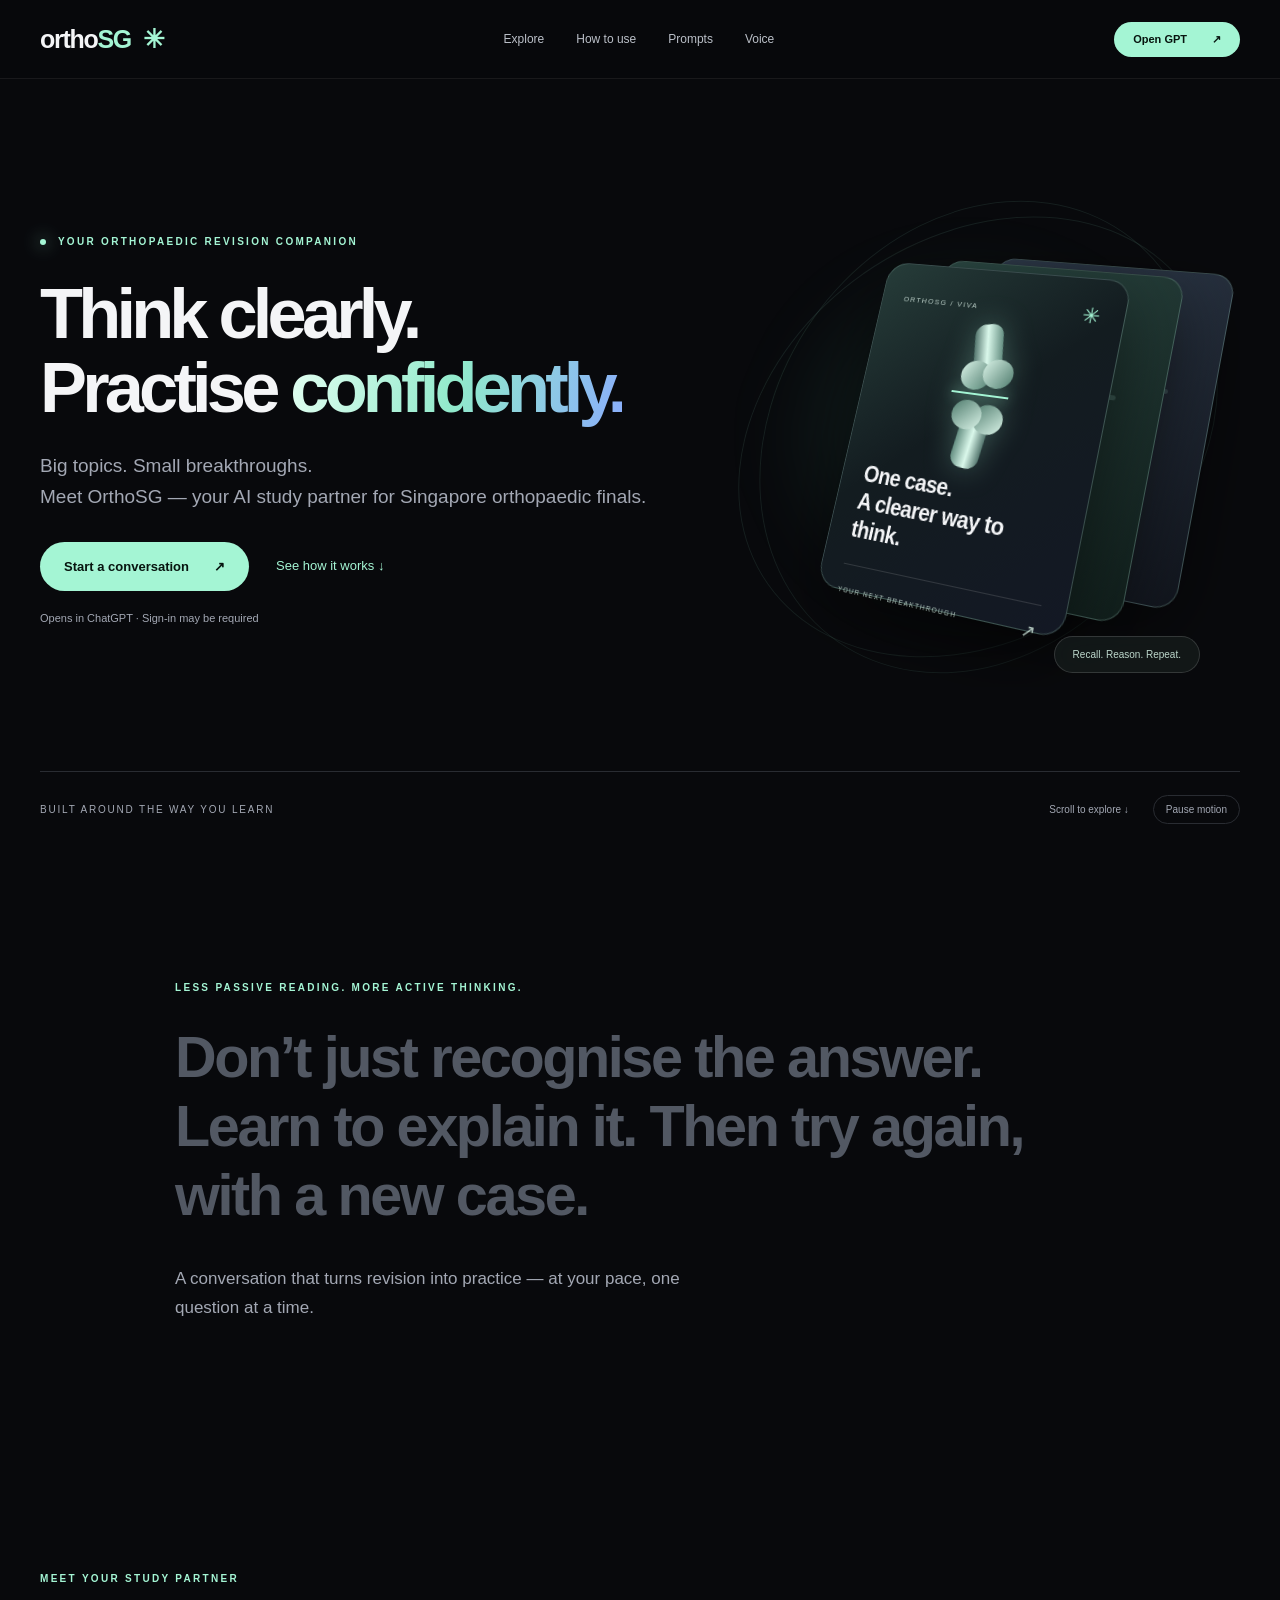
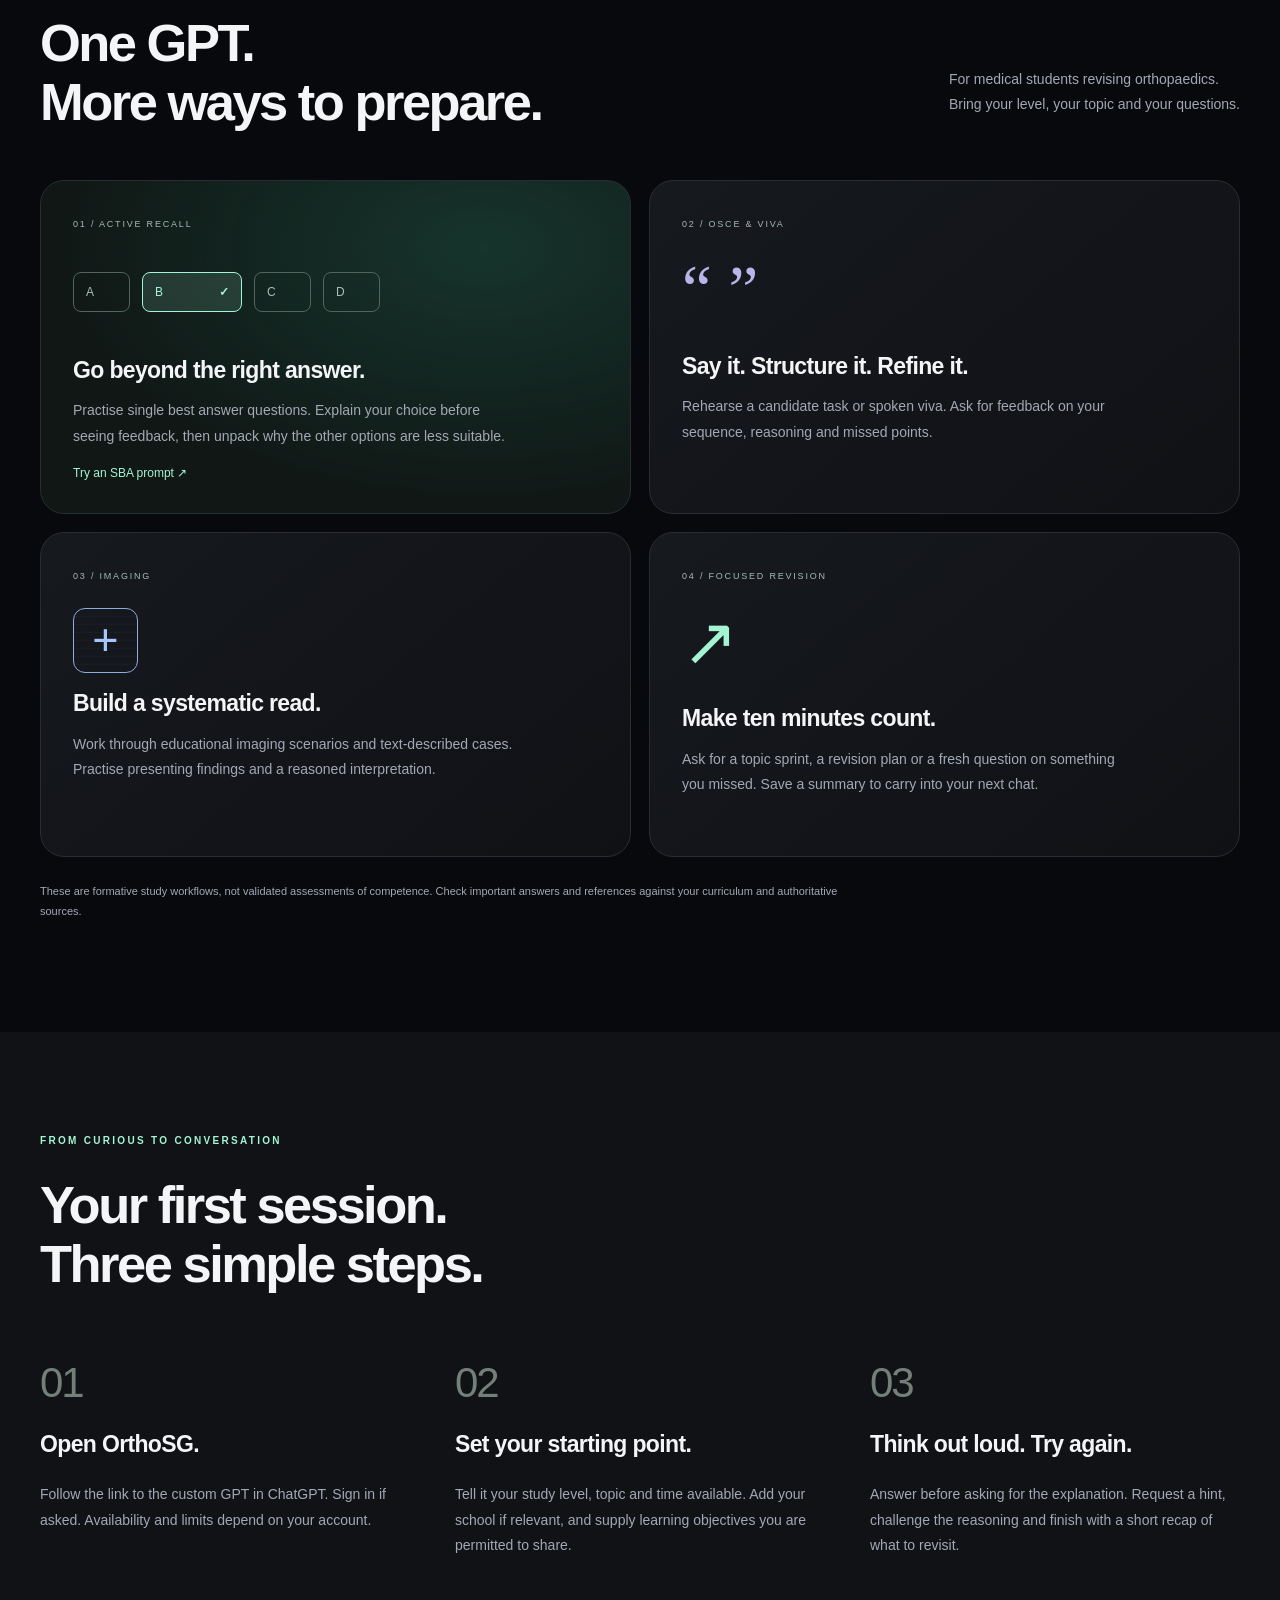
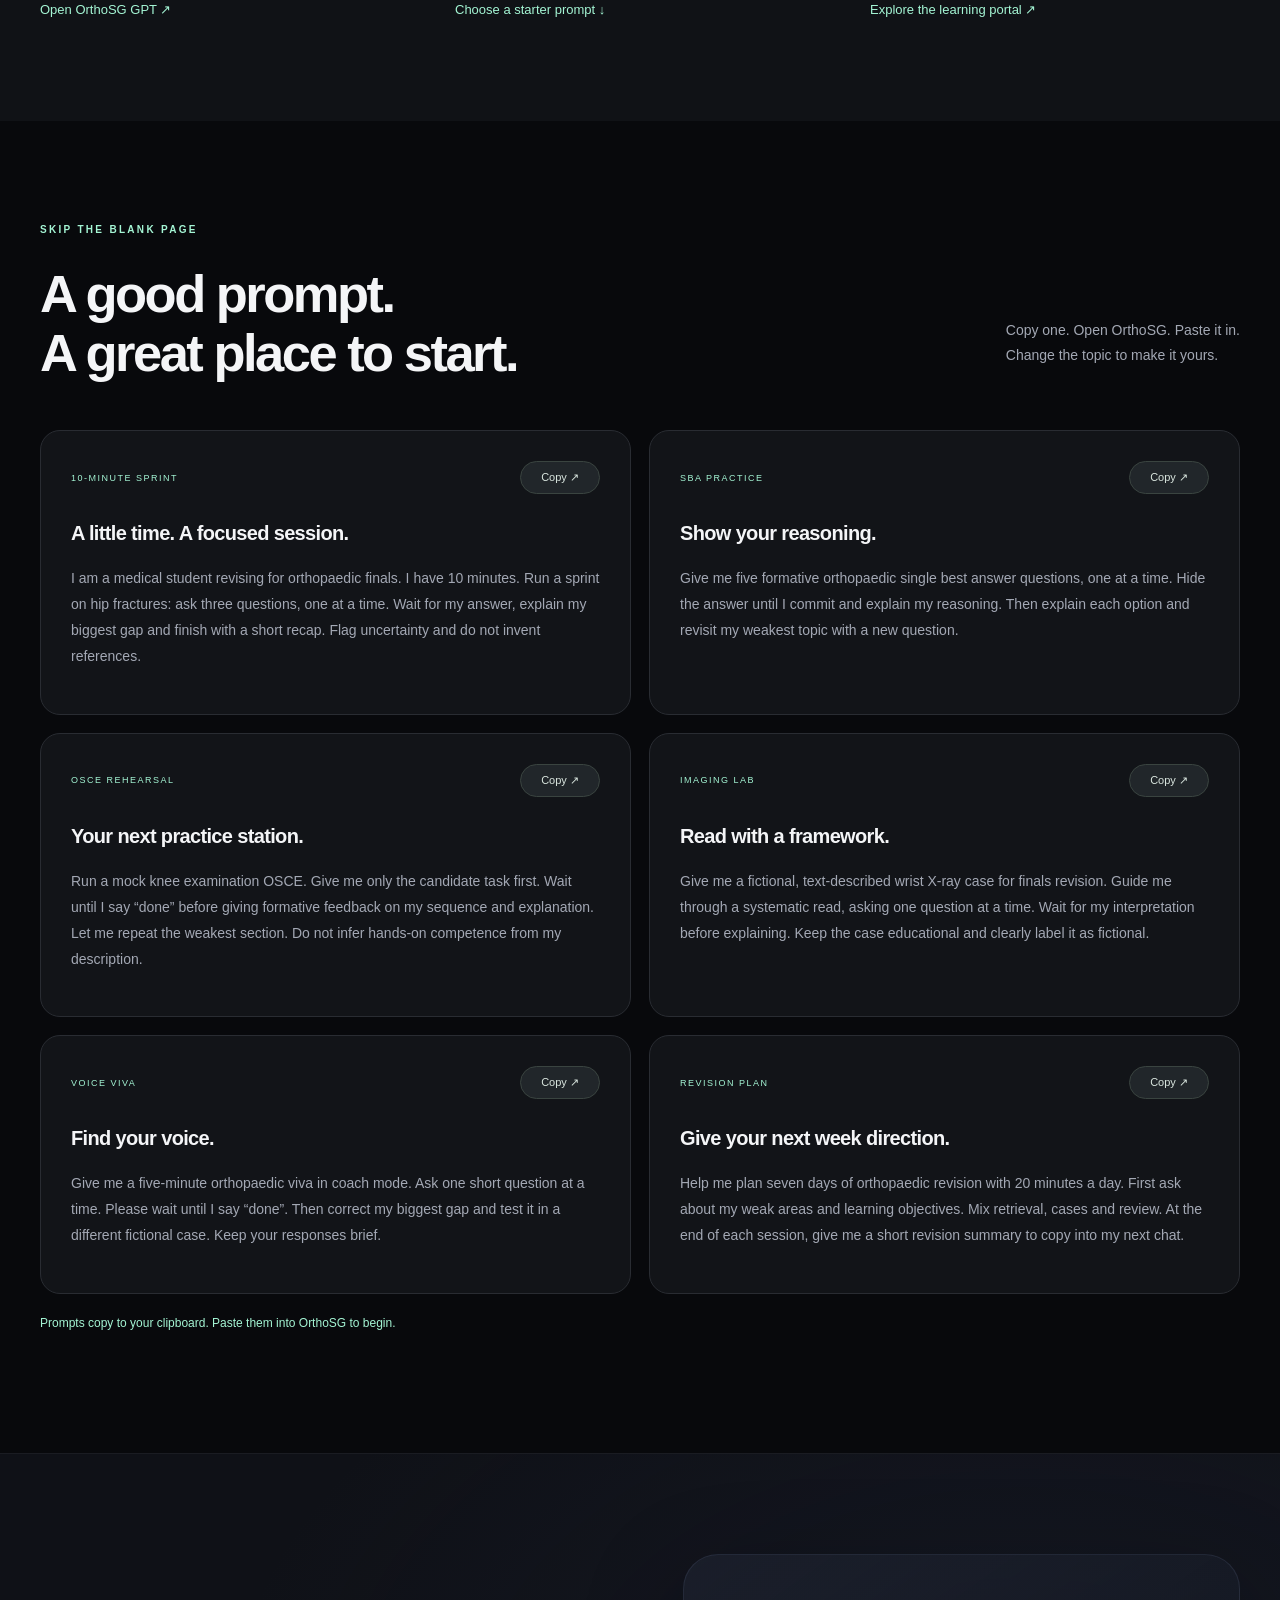
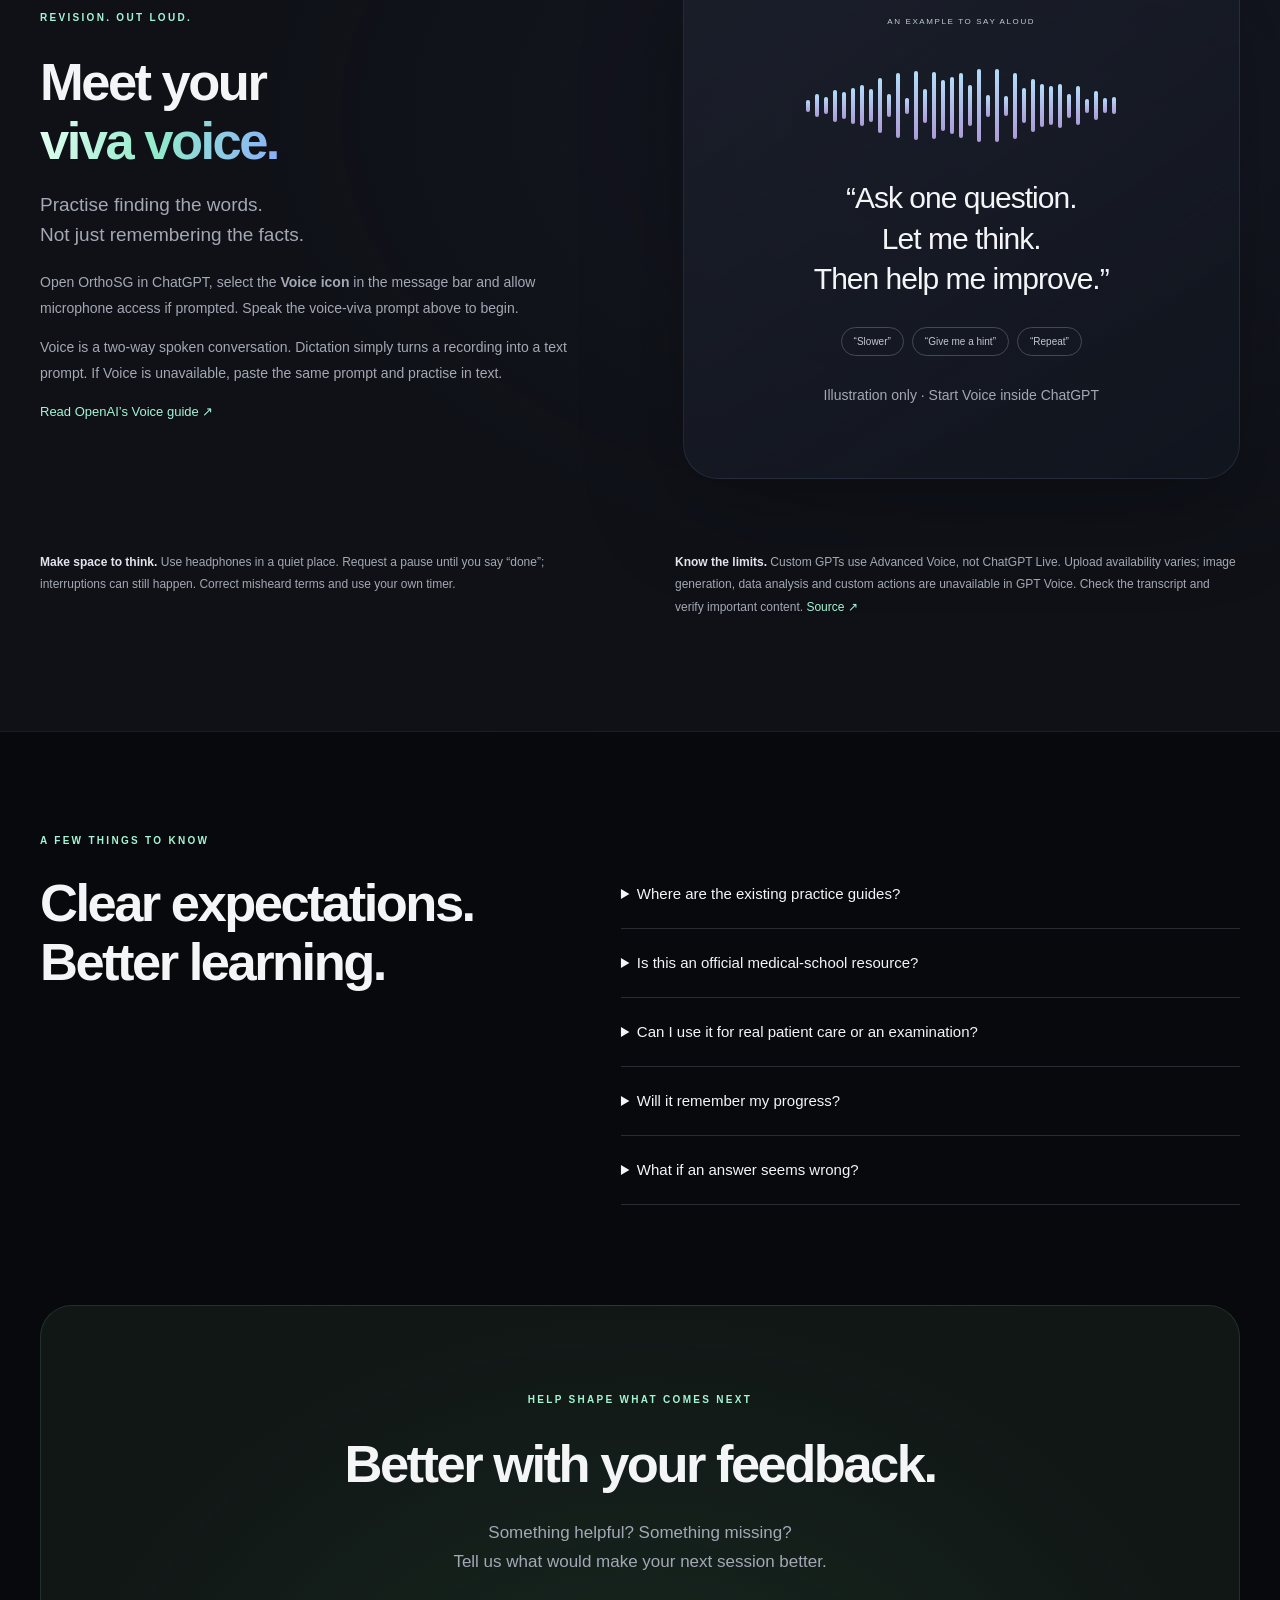
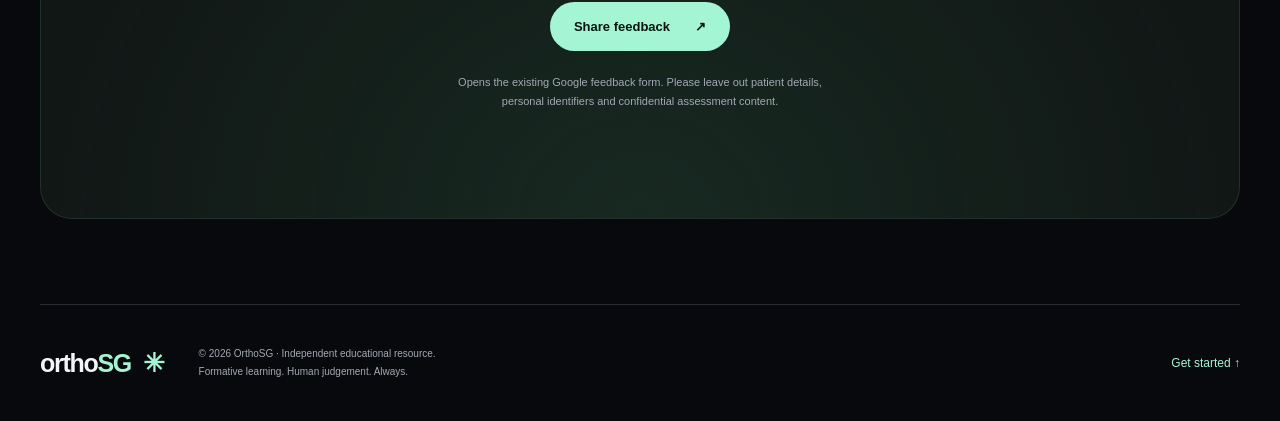
==== commit a47c9061: "Redesign landing page with dark theme, animated study cards and GPT guidance" ====
--- a/index.html
+++ b/index.html
@@ -1,301 +1,38 @@
-<!DOCTYPE html>
-<html lang="en-SG">
+<!doctype html>
+<html lang="en-GB">
 <head>
-<meta charset="utf-8">
-<meta name="viewport" content="width=device-width, initial-scale=1">
-<title>OrthoSG Finals Coach | Practise Orthopaedic Finals with an AI Examiner</title>
-<meta name="description" content="Practise orthopaedic finals with an AI examiner. Voice viva, Part B OSCE, X-ray interpretation and SBA practice with structured feedback and source-grounded teaching.">
-<meta property="og:title" content="OrthoSG Finals Coach | Practise Orthopaedic Finals with an AI Examiner">
-<meta property="og:description" content="Practise orthopaedic finals with an AI examiner. Voice viva, Part B OSCE, X-ray interpretation and SBA practice with structured feedback and source-grounded teaching.">
-<meta property="og:type" content="website">
-<meta name="theme-color" content="#0E2E56">
-<link rel="icon" href="favicon.svg" type="image/svg+xml">
-<link rel="icon" href="favicon.ico" sizes="any">
-<link rel="icon" href="favicon-32.png" sizes="32x32" type="image/png">
-<link rel="icon" href="favicon-16.png" sizes="16x16" type="image/png">
-<link rel="apple-touch-icon" href="apple-touch-icon.png">
-<link rel="manifest" href="site.webmanifest">
-<link rel="canonical" href="https://orthosg.github.io/">
-<meta property="og:url" content="https://orthosg.github.io/">
-<meta property="og:image" content="https://orthosg.github.io/og.png">
-<meta property="og:image:width" content="1200">
-<meta property="og:image:height" content="630">
-<meta name="twitter:card" content="summary_large_image">
-<link rel="preconnect" href="https://fonts.googleapis.com">
-<link rel="preconnect" href="https://fonts.gstatic.com" crossorigin>
-<link href="https://fonts.googleapis.com/css2?family=Manrope:wght@500;600;700;800&family=Inter:wght@400;500;600&family=IBM+Plex+Mono:wght@400;500&family=Fraunces:ital,wght@1,500;1,600&display=swap" rel="stylesheet">
-<link rel="stylesheet" href="assets/styles.css">
+  <meta charset="utf-8"><meta name="viewport" content="width=device-width,initial-scale=1">
+  <title>OrthoSG — Think clearly. Practise confidently.</title>
+  <meta name="description" content="Your orthopaedic finals revision companion. Practise SBAs, OSCEs, imaging and spoken vivas with OrthoSG GPT. Copy a prompt and start learning.">
+  <meta name="theme-color" content="#08090c">
+  <meta property="og:title" content="OrthoSG Finals Coach"><meta property="og:description" content="Orthopaedic revision, one conversation at a time."><meta property="og:type" content="website"><meta property="og:url" content="https://orthosg.github.io/"><meta property="og:image" content="https://orthosg.github.io/og.png">
+  <link rel="icon" href="https://orthosg.github.io/favicon.svg" type="image/svg+xml"><link rel="canonical" href="https://orthosg.github.io/"><link rel="stylesheet" href="styles.css"><script src="script.js" defer></script>
 </head>
 <body>
 <a class="skip" href="#main">Skip to content</a>
-<div class="scrollbar" aria-hidden="true"></div>
-<header class="nav">
-  <div class="nav-in">
-    <a class="brand" href="index.html"><span class="mark">SG</span> OrthoSG Finals Coach</a>
-    <nav class="nav-links" aria-label="Main">
-      <a href="voice-viva.html" data-feature="voiceViva">Voice Viva</a>
-      <a href="index.html#practice">Practice modes</a>
-      <a href="index.html#how">How it works</a>
-      <a href="index.html#evidence">Evidence</a>
-      <a class="feedback-link" href="feedback.html">Feedback</a>
-      <!-- RESEARCH-NAV-SLOT -->
-      <a class="btn btn-primary btn-sm gpt-link" href="#">Start practising</a>
-    </nav>
-  </div>
-</header>
+<header><nav class="nav wrap" aria-label="Main navigation"><a class="brand" href="#">ortho<span>SG</span><i aria-hidden="true">✳</i></a><div class="nav-links"><a href="#capabilities">Explore</a><a href="#start">How to use</a><a href="#prompts">Prompts</a><a href="#voice">Voice</a></div><a class="button small gpt" href="https://chatgpt.com/g/g-693972e764f481918076f012c25b08e0-ortho-exams-revision-assistant-for-final-year-v7-1">Open GPT <span aria-hidden="true">↗</span></a></nav></header>
 <main id="main">
-
-<section class="first">
-  <div class="wrap hero-grid">
-    <div>
-      <p class="eyebrow rise rise-1">AI Orthopaedic Finals Coach</p>
-      <h1 class="rise rise-2">Practise orthopaedic finals <span class="accent">with an AI examiner.</span></h1>
-      <p class="lede rise rise-3" style="font-size:1.08rem">Viva, OSCE, imaging and SBA practice with structured feedback and source-grounded teaching. You attempt first. Feedback comes second.</p>
-      <p class="strapline rise rise-3">Voice viva &bull; Part B OSCE &bull; X-rays &bull; SBAs &bull; Targeted revision</p>
-      <div class="cta-row rise rise-4">
-        <a class="btn btn-primary gpt-link" href="#">Start practising</a>
-        <a class="btn btn-ghost" href="voice-viva.html" data-feature="voiceViva">&#127908; Try a Voice Viva</a>
-        <a class="btn btn-ghost" href="#practice" data-feature-off="voiceViva">Choose a practice mode</a>
-      </div>
-      <p class="hint rise rise-5">Free to use with ChatGPT. Some advanced ChatGPT features may have separate usage limits.</p>
-    </div>
-    <div class="mock rise rise-6" aria-label="Example viva station">
-      <div class="mock-bar"><span class="dot"></span><span class="dot"></span><span class="dot"></span><span class="t">viva &middot; cauda equina syndrome</span></div>
-      <div class="mock-body" id="mockBody">
-        <div class="msg u"><span class="who">You</span>Start a 9-minute Part B viva. Act as the examiner.</div>
-        <div class="msg c"><span class="who">Examiner</span>A 48-year-old with worsening lower back pain reports new difficulty initiating urination. What are the three history domains you would clarify immediately?</div>
-      </div>
-      <div class="mock-controls">
-        <button class="pill" data-mock="answer">Answer</button>
-        <button class="pill" data-mock="feedback">End station</button>
-        <button class="pill" data-mock="harder">Near-transfer</button>
-        <button class="pill" data-mock="passport">Revision Passport</button>
-      </div>
-    </div>
-  </div>
+<section class="hero wrap">
+  <div class="hero-copy"><p class="eyebrow"><span class="dot"></span> YOUR ORTHOPAEDIC REVISION COMPANION</p><h1>Think clearly.<br>Practise <span class="gradient">confidently.</span></h1><p class="intro">Big topics. Small breakthroughs.<br>Meet OrthoSG — your AI study partner for Singapore orthopaedic finals.</p><div class="actions"><a class="button gpt" href="https://chatgpt.com/g/g-693972e764f481918076f012c25b08e0-ortho-exams-revision-assistant-for-final-year-v7-1">Start a conversation <span aria-hidden="true">↗</span></a><a class="text-link" href="#start">See how it works <span aria-hidden="true">↓</span></a></div><p class="micro">Opens in ChatGPT · Sign-in may be required</p></div>
+  <div class="scene" aria-label="Illustrative 3D study cards showing question, reasoning and review"><div class="halo"></div><div class="orbit orbit-one"></div><div class="orbit orbit-two"></div><div class="deck"><div class="study-card back"><span class="card-label">03 / REVISIT</span><strong>Make it stick.</strong><div class="skeleton-line"></div><div class="skeleton-line short"></div></div><div class="study-card middle"><span class="card-label">02 / REASON</span><strong>Connect the dots.</strong><div class="skeleton-line"></div><div class="skeleton-line short"></div></div><div class="study-card front"><div class="card-top"><span class="card-label">ORTHOSG / VIVA</span><span class="spark">✳</span></div><div class="joint" aria-hidden="true"><div class="bone bone-top"></div><div class="joint-line"></div><div class="bone bone-bottom"></div></div><strong>One case.<br>A clearer way to think.</strong><div class="card-bottom"><span>YOUR NEXT BREAKTHROUGH</span><span>↗</span></div></div></div><span class="floating-label">Recall. Reason. Repeat.</span></div>
+  <div class="hero-bottom"><span>BUILT AROUND THE WAY YOU LEARN</span><a href="#capabilities">Scroll to explore ↓</a><button id="motion" type="button" aria-pressed="false">Pause motion</button></div>
 </section>
-
-<div class="marquee" aria-hidden="true">
-  <div class="marquee-track">
-    <span>Voice Viva</span><span class="dim">&bull;</span><span>Part B OSCE</span><span class="dim">&bull;</span><span>Imaging</span><span class="dim">&bull;</span><span>SBAs</span><span class="dim">&bull;</span><span>Find my weak areas</span><span class="dim">&bull;</span><span>Safety-first reasoning</span><span class="dim">&bull;</span><span>Singapore finals core</span><span class="dim">&bull;</span>
-    <span>Voice Viva</span><span class="dim">&bull;</span><span>Part B OSCE</span><span class="dim">&bull;</span><span>Imaging</span><span class="dim">&bull;</span><span>SBAs</span><span class="dim">&bull;</span><span>Find my weak areas</span><span class="dim">&bull;</span><span>Safety-first reasoning</span><span class="dim">&bull;</span><span>Singapore finals core</span><span class="dim">&bull;</span>
-  </div>
-</div>
-
-<section id="practice" data-num="01">
-  <div class="wrap">
-    <p class="eyebrow">Choose your practice</p>
-    <h2>Pick a mode. Start answering within thirty seconds.</h2>
-    <div class="bento" style="margin-top:26px">
-      <a class="mode-card" href="voice-viva.html" data-feature="voiceViva"><span class="ic">&#127908;</span><h3>Voice Viva</h3><p>Answer aloud and practise real-time clinical reasoning with an AI examiner.</p><span class="go">Practise aloud &rarr;</span></a>
-      <a class="mode-card lg" href="part-b-osce.html"><span class="ic">&#127917;</span><h3>Part B OSCE</h3><p>Timed exam-style stations with structured formative feedback afterwards. Attempt the station, then get a structured self-check.</p><span class="go">Run a station &rarr;</span></a>
-      <a class="mode-card" href="orthopaedic-xrays.html"><span class="ic">&#129703;</span><h3>Imaging</h3><p>Practise systematic interpretation and the viva questions that follow it.</p><span class="go">Read a film &rarr;</span></a>
-      <a class="mode-card wide" href="sba.html"><span class="ic">&#128221;</span><h3>SBAs</h3><p>High-yield single-best-answer questions with reasoning and remediation.</p><span class="go">Start a set &rarr;</span></a>
-      <a class="mode-card" href="weak-areas.html"><span class="ic">&#129504;</span><h3>Find my weak areas</h3><p>A short diagnostic, then targeted revision aimed at what you actually missed.</p><span class="go">Diagnose gaps &rarr;</span></a>
-    </div>
-  </div>
-</section>
-
-<section class="alt" id="how" data-num="02">
-  <div class="wrap">
-    <p class="eyebrow">How it works</p>
-    <h2>Attempt first. Feedback second. Remediate. Retest.</h2>
-    <p class="lede">Every mode runs the same loop, because showing you a model answer you never attempted teaches almost nothing.</p>
-    <div class="loop" style="margin-top:26px">
-      <div class="step"><span class="n">Step 1</span><h3>Choose a mode</h3><p>Viva, OSCE, imaging or SBA.</p></div>
-      <div class="step"><span class="n">Step 2</span><h3>Attempt before the answer</h3><p>Retrieval comes first. Nothing is revealed until you commit.</p></div>
-      <div class="step"><span class="n">Step 3</span><h3>Structured feedback</h3><p>Strengths, omissions and safety-critical gaps, kept separate.</p></div>
-      <div class="step"><span class="n">Step 4</span><h3>Remediate immediately</h3><p>Two minutes of focused teaching on what you actually missed.</p></div>
-      <div class="step"><span class="n">Step 5</span><h3>Retest</h3><p>A near-transfer question checks whether the principle stuck.</p></div>
-    </div>
-
-    <div class="grid g2" style="margin-top:32px;align-items:start">
-      <div>
-        <h3 style="margin-bottom:12px">What the feedback looks like</h3>
-        <div class="card">
-          <div class="fb-line"><span class="m">&#9989;</span><span><strong>Done well</strong> &mdash; you led with time course and asked about bladder function unprompted.</span></div>
-          <div class="fb-line"><span class="m">&#9888;&#65039;</span><span><strong>Incomplete</strong> &mdash; saddle sensation was mentioned but not characterised.</span></div>
-          <div class="fb-line"><span class="m">&#10060;</span><span><strong>Missed</strong> &mdash; bilateral leg symptoms and new motor weakness.</span></div>
-          <div class="fb-line"><span class="m">&#128680;</span><span><strong>Safety-critical</strong> &mdash; you did not state the need for urgent imaging.</span></div>
-          <div class="fb-line"><span class="m">&#127919;</span><span><strong>One priority</strong> &mdash; always screen bilateral symptoms before closing the history.</span></div>
-        </div>
-      </div>
-      <div>
-        <h3 style="margin-bottom:12px">Why that beats a model answer</h3>
-        <p style="font-size:.94rem;color:var(--ink-2)">A model answer tells you what a good answer contains. It does not tell you which part <em>you</em> left out, or why. Separating strengths from omissions from safety-critical gaps is what makes the next attempt different from the last one.</p>
-        <p style="font-size:.94rem;color:var(--ink-2)">The single improvement priority is deliberate. Five corrections at once produce no change; one produces some.</p>
-        <div class="notice">Formative feedback and any scores are for learning only. They are not evidence of clinical competence and not an official marking scheme.</div>
-      </div>
-    </div>
-  </div>
-</section>
-
-<section id="why" class="section-dark" data-num="03">
-  <div class="wrap">
-    <p class="eyebrow">Why OrthoSG rather than a general assistant</p>
-    <h2>You can already ask any chatbot about compartment syndrome.</h2>
-    <p class="lede">That is not the hard part. The hard part is being examined on it, being told precisely what you missed, and being made to do it again.</p>
-    <div class="grid g3" style="margin-top:26px">
-      <div class="card"><span class="tag">Examination architecture</span><h3>Built as an examiner, not an encyclopedia</h3><p>Stations start, run and stop. Questions come one at a time. Answers are withheld until you commit.</p></div>
-      <div class="card"><span class="tag">Curation</span><h3>Designed for orthopaedic finals</h3><p>Scope, weighting and difficulty are set for finals, not for general orthopaedic interest.</p></div>
-      <div class="card"><span class="tag">Provenance</span><h3>Source-grounded teaching</h3><p>Claims are mapped to authoritative references, and gaps are flagged rather than filled with confident guesswork.</p></div>
-      <div class="card"><span class="tag">Feedback</span><h3>Structured, not encouraging</h3><p>Strengths, omissions, safety-critical gaps and one priority &mdash; kept visibly separate.</p></div>
-      <div class="card"><span class="tag">Safety</span><h3>Safety-critical omissions are named</h3><p>The things that would harm a patient are called out explicitly, not folded into general feedback.</p></div>
-      <div class="card"><span class="tag">Repetition</span><h3>Made for returning</h3><p>Weak topics come back. Stations get harder. The passport carries progress into your next session.</p></div>
-    </div>
-  </div>
-</section>
-
-<section class="alt" id="evidence" data-num="04">
-  <div class="wrap">
-    <p class="eyebrow">The OrthoSG Evidence Standard</p>
-    <h2>Source grounded. Finals focused. Safety aware.</h2>
-    <p class="lede">A visible quality standard, including the parts that are still in progress.</p>
-    <div class="evidence" style="margin-top:24px">
-      <div class="ev"><span class="k ok">GROUNDED</span><span>Clinical content is curated and progressively source verified against authoritative references, with claim-to-source mapping maintained.</span></div>
-      <div class="ev"><span class="k ok">REVIEWED</span><span>Faculty reviewed where feasible. Legacy material carries partial quality assurance only and is being corrected on a rolling basis.</span></div>
-      <div class="ev"><span class="k ok">RELEVANT</span><span>Scope, weighting and difficulty are set for orthopaedic finals rather than general interest.</span></div>
-      <div class="ev"><span class="k ok">SAFETY CHECKED</span><span>Must-not-miss presentations recur across modes, and safety-critical omissions are named explicitly in feedback.</span></div>
-      <div class="ev"><span class="k chk">CONTEXTUAL</span><span>Thresholds are presented as contextual rather than universal rules, because most of them are.</span></div>
-      <div class="ev"><span class="k chk">LOCAL CHECK</span><span>Where a recommendation depends on institutional or Singapore-specific policy, it is marked for local verification rather than guessed.</span></div>
-    </div>
-    <div class="notice red" style="margin-top:24px">
-      <p style="margin:0">OrthoSG is designed for formative learning and exam preparation. It does not replace clinical supervision, institutional protocols or professional judgement, and it does not certify clinical competence. Do not enter identifiable patient information &mdash; here or in the coach.</p>
-    </div>
-  </div>
-</section>
-
-<section id="prompts">
-  <div class="wrap">
-    <p class="eyebrow">Try this prompt</p>
-    <h2>Copy one. Paste it. You are practising.</h2>
-    <p class="lede" style="margin-bottom:0"><strong>Copy &amp; start</strong> copies the prompt and opens OrthoSG in a new tab &mdash; paste it in and the station begins.</p>
-    <div class="grid g3" id="promptGrid" style="margin-top:26px"></div>
-    <div class="cta-row" style="margin-top:26px"><a class="btn btn-primary gpt-link" href="#">Start practising</a></div>
-  </div>
-</section>
-
-<section class="alt" id="topics">
-  <div class="wrap">
-    <p class="eyebrow">Topic coverage</p>
-    <h2>Six domains, weighted towards finals.</h2>
-    <div class="grid g3" style="margin-top:26px">
-      <div class="card"><span class="tag">Trauma &amp; emergencies</span><p>Open fractures, compartment syndrome, hip fractures, pelvic injuries, dislocations, ankle and distal radius fractures, tibial plateau and femoral shaft injuries, neurovascular assessment.</p></div>
-      <div class="card"><span class="tag">Spine</span><p>Back-pain red flags, cauda equina syndrome, metastatic cord compression, spinal trauma, cervical myelopathy, radiculopathy, lumbar stenosis, inflammatory back pain.</p></div>
-      <div class="card"><span class="tag">Paediatrics</span><p>The limping child, septic arthritis, osteomyelitis, SUFE, supracondylar fractures and other high-yield paediatric presentations.</p></div>
-      <div class="card"><span class="tag">Upper limb &amp; hand</span><p>Shoulder instability, rotator cuff pathology, scaphoid injury and common upper-limb presentations.</p></div>
-      <div class="card"><span class="tag">Hip, knee &amp; sports</span><p>Osteoarthritis, ligament and meniscal pathology, and common hip and knee presentations.</p></div>
-      <div class="card"><span class="tag">Infection &amp; oncology</span><p>The hot joint, musculoskeletal infection, aggressive bone lesions and appropriate escalation.</p></div>
-    </div>
-    <div class="flags" style="margin-top:26px">
-      <span class="flag">Open fractures</span><span class="flag">Compartment syndrome</span><span class="flag">Neurovascular injury</span>
-      <span class="flag">Cauda equina syndrome</span><span class="flag">Metastatic spinal cord compression</span><span class="flag">Septic arthritis</span>
-      <span class="flag">Osteomyelitis</span><span class="flag">SUFE</span><span class="flag">Supracondylar fractures</span>
-      <span class="flag">Knee dislocation</span><span class="flag">Cervical myelopathy</span><span class="flag">The limping child</span>
-    </div>
-    <p class="hint" style="margin-top:14px">Must-not-miss presentations sit in the top layer of the topic map, so they recur across vivas, stations, films and question sets.</p>
-  </div>
-</section>
-
-<section id="passport" data-num="05">
-  <div class="wrap">
-    <p class="eyebrow">Come back and continue</p>
-    <h2>Progress you can carry into the next session.</h2>
-    <p class="lede">Every topic you touch moves between three states as you retrieve it. Mastery does not persist automatically between chats, so the passport is copyable &mdash; paste it into a new session and the coach picks up exactly where you left off.</p>
-
-    <div class="grid g2" style="margin-top:30px;align-items:start">
-      <div>
-        <h3 style="margin-bottom:14px">How to use it &mdash; four steps</h3>
-        <ol class="steps" style="list-style:none;padding:0;margin:0">
-          <li style="display:flex;gap:14px;align-items:flex-start;padding:13px 0;border-bottom:1px solid var(--line-soft)"><span class="tick now" style="flex:0 0 auto">1</span><span><strong style="font-family:var(--display);color:var(--navy)">Ask for it, any time.</strong><br><span style="font-size:.9rem;color:var(--ink-2)">Say &ldquo;Give me my Revision Passport&rdquo; mid-session or at the end of one.</span></span></li>
-          <li style="display:flex;gap:14px;align-items:flex-start;padding:13px 0;border-bottom:1px solid var(--line-soft)"><span class="tick now" style="flex:0 0 auto">2</span><span><strong style="font-family:var(--display);color:var(--navy)">Read your status per topic.</strong><br><span style="font-size:.9rem;color:var(--ink-2)">New, Learning or Secure &mdash; see the legend alongside &mdash; plus any safety-critical omissions logged that session.</span></span></li>
-          <li style="display:flex;gap:14px;align-items:flex-start;padding:13px 0;border-bottom:1px solid var(--line-soft)"><span class="tick now" style="flex:0 0 auto">3</span><span><strong style="font-family:var(--display);color:var(--navy)">Copy the passport.</strong><br><span style="font-size:.9rem;color:var(--ink-2)">One tap &mdash; the prompt box below does this for you.</span></span></li>
-          <li style="display:flex;gap:14px;align-items:flex-start;padding:13px 0"><span class="tick now" style="flex:0 0 auto">4</span><span><strong style="font-family:var(--display);color:var(--navy)">Paste it into your next session.</strong><br><span style="font-size:.9rem;color:var(--ink-2)">Open OrthoSG, paste, and the coach interleaves your weakest topics first instead of starting cold.</span></span></li>
-        </ol>
-        <div style="margin-top:18px"><div class="qbox"><span>Here is my Revision Passport. Continue my revision from my weakest topics.</span><span class="btns"><button class="copy" data-copy="Here is my Revision Passport. Continue my revision from my weakest topics.">Copy</button><button class="copy launch" data-copy="Here is my Revision Passport. Continue my revision from my weakest topics." data-launch>Copy &amp; start &rarr;</button></span></div></div>
-        <p style="font-size:.85rem;color:var(--ink-3);margin-top:14px">Labels describe your revision state only. They are not a judgement about clinical competence.</p>
-      </div>
-
-      <div>
-        <div class="pass">
-          <h3 style="margin-bottom:14px">Revision Passport</h3>
-          <div class="pass-row"><span><code>TRA-03</code> Compartment syndrome</span><span class="status s-learning">Learning</span></div>
-          <div class="pass-row"><span><code>SPI-02</code> Cauda equina syndrome</span><span class="status s-secure">Secure</span></div>
-          <div class="pass-row"><span><code>PED-04</code> SUFE</span><span class="status s-learning">Review tomorrow</span></div>
-          <div class="pass-row"><span><code>UPL-01</code> Shoulder instability</span><span class="status s-new">New</span></div>
-          <div class="pass-row"><span>Safety-critical omissions this session</span><span class="status s-learning">2 logged</span></div>
-        </div>
-        <div class="grid g3" style="margin-top:14px;gap:10px">
-          <div class="card" style="padding:14px"><span class="status s-new" style="margin-bottom:8px;display:inline-block">New</span><p style="font-size:.85rem;margin:0">Not yet attempted, or attempted once without success.</p></div>
-          <div class="card" style="padding:14px"><span class="status s-learning" style="margin-bottom:8px;display:inline-block">Learning</span><p style="font-size:.85rem;margin:0">Partly right. Due for a spaced repeat, usually within a few days.</p></div>
-          <div class="card" style="padding:14px"><span class="status s-secure" style="margin-bottom:8px;display:inline-block">Secure</span><p style="font-size:.85rem;margin:0">Retrieved correctly under pressure, more than once.</p></div>
-        </div>
-      </div>
-    </div>
-  </div>
-</section>
-
-<section id="faq" data-num="06">
-  <div class="wrap narrow">
-    <p class="eyebrow">FAQ</p>
-    <h2 style="margin-bottom:24px">Questions worth asking first.</h2>
-    <details><summary>What does it cost?</summary><div class="body"><p>Free to use with ChatGPT. Some advanced ChatGPT features, such as image upload and file analysis, may have separate usage limits set by ChatGPT. The core experience &mdash; viva, OSCE, SBAs, reasoning, remediation and revision planning &mdash; works through conversation alone.</p></div></details>
-    <details><summary>Is this affiliated with my medical school?</summary><div class="body"><p>No. It is an independent educational revision tool and is not affiliated with or endorsed by YLL, LKCMedicine, Duke-NUS or any healthcare institution.</p></div></details>
-    <details><summary>Does it contain real examination questions?</summary><div class="body"><p>No. Practice questions and stations are original formative revision material. They are not confidential examination content and not official marking schemes.</p></div></details>
-    <details><summary>Can it predict my finals?</summary><div class="body"><p>No. Curriculum mapping helps you prioritise revision. It is not an examination blueprint, a frequency prediction or a guarantee of what will be examined.</p></div></details>
-    <details><summary>Does a good score mean I am competent?</summary><div class="body"><p>No, and this matters. Scores from any mode, including voice, are formative only. They indicate how you performed on generated practice material. They are not evidence of clinical competence and do not certify anything.</p></div></details>
-    <details><summary>Does it remember my progress?</summary><div class="body"><p>Progress labels operate within the current session. Ask for a Revision Passport and paste it into your next chat to carry your progress forward.</p></div></details>
-    <details><summary>Can I use it for real patients?</summary><div class="body"><p>No. It is designed for education, not patient-specific or real-time clinical decisions. Use fictional or de-identified cases, never enter identifiable patient information, and follow your supervisors and local pathways.</p></div></details>
-    <details><summary>What do I do if it tells me something wrong?</summary><div class="body"><p>Report it. Use the <a class="feedback-link" href="feedback.html">feedback form</a> and include the topic and the prompt you used. Reports of clinically unsafe content are reviewed by a clinician before any change is made.</p></div></details>
-    <!-- RESEARCH-FAQ-SLOT -->
-  </div>
-</section>
-
-<section class="section-dark cta-close">
-  <div class="wrap" style="text-align:center">
-    <p class="eyebrow" style="color:#9FBDD3">Your finals are closer than the syllabus feels</p>
-    <h2 class="mega">Instead of reading another set of notes, <em>get examined.</em></h2>
-    <p class="lede" style="margin:16px auto 28px;color:#C4D6E4">Open the coach and answer your first question within thirty seconds.</p>
-    <a class="btn btn-primary gpt-link" href="#">Start practising</a>
-    <!-- RESEARCH-TRUST-SLOT -->
-  </div>
-</section>
-
-</main>
-<a class="btn btn-primary sticky gpt-link" href="#">Start practising</a>
-<div class="toast" role="status" aria-live="polite"></div>
-<footer>
-  <div class="wrap">
-    <div class="foot-grid">
-      <div>
-        <a class="brand" href="index.html" style="color:#fff;margin-bottom:12px"><span class="mark" style="background:#fff;color:var(--navy)">SG</span> OrthoSG Finals Coach</a>
-        <p style="max-width:44ch">Practise orthopaedic finals with an AI examiner. Formative education &mdash; not certification of clinical competence.</p>
-        <p class="verline" style="color:#8FA6B8"><span class="verslot"></span></p>
-      </div>
-      <div><h4>Practise</h4><ul class="foot-links">
-        <li><a href="voice-viva.html" data-feature="voiceViva">Voice Viva</a></li>
-        <li><a href="part-b-osce.html">Part B OSCE</a></li>
-        <li><a href="orthopaedic-xrays.html">Imaging</a></li>
-        <li><a href="sba.html">SBAs</a></li>
-        <li><a href="weak-areas.html">Find my weak areas</a></li>
-      </ul></div>
-      <div><h4>About</h4><ul class="foot-links">
-        <li><a href="index.html#evidence">Evidence standard</a></li>
-        <li><a href="index.html#faq">FAQ</a></li>
-        <li><a class="feedback-link" href="feedback.html">Give 2-minute feedback</a></li>
-        <li><a class="feedback-link" href="feedback.html">Report a problem</a></li>
-        <!-- RESEARCH-FOOTER-SLOT -->
-      </ul></div>
-    </div>
-    <div class="rule">
-      <p>OrthoSG is an educational revision tool. It does not replace clinical supervision, institutional protocols or professional judgement. Not affiliated with or endorsed by Yong Loo Lin School of Medicine, LKCMedicine, Duke-NUS or any healthcare institution. Practice questions and stations are original formative material, not confidential examination content or official marking schemes.</p>
-      <p style="margin:0">&copy; <span class="yr"></span> OrthoSG Finals Coach.</p>
-    </div>
-  </div>
-</footer>
-<script src="assets/config.js"></script>
-<script src="assets/site.js"></script>
-<!-- RESEARCH-SCRIPT-SLOT -->
-
-</body>
-</html>
+<section class="statement wrap" aria-label="Our learning approach"><p class="eyebrow">LESS PASSIVE READING. MORE ACTIVE THINKING.</p><h2 class="scroll-copy"><span>Don’t just recognise the answer.</span> <span>Learn to explain it.</span> <span>Then try again, with a new case.</span></h2><p class="section-note">A conversation that turns revision into practice — at your pace, one question at a time.</p></section>
+<section class="section wrap" id="capabilities"><span id="practice"></span><div class="section-head"><div><p class="eyebrow">MEET YOUR STUDY PARTNER</p><h2>One GPT.<br>More ways to prepare.</h2></div><p>For medical students revising orthopaedics.<br>Bring your level, your topic and your questions.</p></div><div class="cap-grid">
+<article class="feature feature-main"><span class="number">01 / ACTIVE RECALL</span><div class="mini-choices" aria-hidden="true"><span>A</span><span class="selected">B <b>✓</b></span><span>C</span><span>D</span></div><h3>Go beyond the right answer.</h3><p>Practise single best answer questions. Explain your choice before seeing feedback, then unpack why the other options are less suitable.</p><a href="#prompts">Try an SBA prompt ↗</a></article>
+<article class="feature"><span class="number">02 / OSCE & VIVA</span><div class="feature-symbol" aria-hidden="true">“ ”</div><h3>Say it. Structure it. Refine it.</h3><p>Rehearse a candidate task or spoken viva. Ask for feedback on your sequence, reasoning and missed points.</p></article>
+<article class="feature"><span class="number">03 / IMAGING</span><div class="scan-icon" aria-hidden="true"><span>+</span></div><h3>Build a systematic read.</h3><p>Work through educational imaging scenarios and text-described cases. Practise presenting findings and a reasoned interpretation.</p></article>
+<article class="feature"><span class="number">04 / FOCUSED REVISION</span><div class="feature-symbol mint" aria-hidden="true">↗</div><h3>Make ten minutes count.</h3><p>Ask for a topic sprint, a revision plan or a fresh question on something you missed. Save a summary to carry into your next chat.</p></article></div><p class="micro safety">These are formative study workflows, not validated assessments of competence. Check important answers and references against your curriculum and authoritative sources.</p></section>
+<section class="section start-section" id="start"><span id="how"></span><div class="wrap"><p class="eyebrow">FROM CURIOUS TO CONVERSATION</p><h2>Your first session.<br>Three simple steps.</h2><div class="steps"><article><span>01</span><h3>Open OrthoSG.</h3><p>Follow the link to the custom GPT in ChatGPT. Sign in if asked. Availability and limits depend on your account.</p><a class="text-link gpt" href="https://chatgpt.com/g/g-693972e764f481918076f012c25b08e0-ortho-exams-revision-assistant-for-final-year-v7-1">Open OrthoSG GPT ↗</a></article><article><span>02</span><h3>Set your starting point.</h3><p>Tell it your study level, topic and time available. Add your school if relevant, and supply learning objectives you are permitted to share.</p><a class="text-link" href="#prompts">Choose a starter prompt ↓</a></article><article><span>03</span><h3>Think out loud. Try again.</h3><p>Answer before asking for the explanation. Request a hint, challenge the reasoning and finish with a short recap of what to revisit.</p><a class="text-link" href="https://orthosg-finals-coach.med50091.chatgpt.site">Explore the learning portal ↗</a></article></div></div></section>
+<section class="section wrap" id="prompts"><div class="section-head"><div><p class="eyebrow">SKIP THE BLANK PAGE</p><h2>A good prompt.<br>A great place to start.</h2></div><p>Copy one. Open OrthoSG. Paste it in.<br>Change the topic to make it yours.</p></div><div class="prompt-grid">
+<article class="prompt-card"><div><span class="tag">10-MINUTE SPRINT</span><button class="copy" type="button" aria-label="Copy ten-minute sprint prompt">Copy ↗</button></div><h3>A little time. A focused session.</h3><p class="prompt-text">I am a medical student revising for orthopaedic finals. I have 10 minutes. Run a sprint on hip fractures: ask three questions, one at a time. Wait for my answer, explain my biggest gap and finish with a short recap. Flag uncertainty and do not invent references.</p></article>
+<article class="prompt-card"><div><span class="tag">SBA PRACTICE</span><button class="copy" type="button" aria-label="Copy SBA practice prompt">Copy ↗</button></div><h3>Show your reasoning.</h3><p class="prompt-text">Give me five formative orthopaedic single best answer questions, one at a time. Hide the answer until I commit and explain my reasoning. Then explain each option and revisit my weakest topic with a new question.</p></article>
+<article class="prompt-card"><div><span class="tag">OSCE REHEARSAL</span><button class="copy" type="button" aria-label="Copy OSCE rehearsal prompt">Copy ↗</button></div><h3>Your next practice station.</h3><p class="prompt-text">Run a mock knee examination OSCE. Give me only the candidate task first. Wait until I say “done” before giving formative feedback on my sequence and explanation. Let me repeat the weakest section. Do not infer hands-on competence from my description.</p></article>
+<article class="prompt-card"><div><span class="tag">IMAGING LAB</span><button class="copy" type="button" aria-label="Copy imaging prompt">Copy ↗</button></div><h3>Read with a framework.</h3><p class="prompt-text">Give me a fictional, text-described wrist X-ray case for finals revision. Guide me through a systematic read, asking one question at a time. Wait for my interpretation before explaining. Keep the case educational and clearly label it as fictional.</p></article>
+<article class="prompt-card"><div><span class="tag">VOICE VIVA</span><button class="copy" type="button" aria-label="Copy voice viva prompt">Copy ↗</button></div><h3>Find your voice.</h3><p class="prompt-text">Give me a five-minute orthopaedic viva in coach mode. Ask one short question at a time. Please wait until I say “done”. Then correct my biggest gap and test it in a different fictional case. Keep your responses brief.</p></article>
+<article class="prompt-card"><div><span class="tag">REVISION PLAN</span><button class="copy" type="button" aria-label="Copy revision plan prompt">Copy ↗</button></div><h3>Give your next week direction.</h3><p class="prompt-text">Help me plan seven days of orthopaedic revision with 20 minutes a day. First ask about my weak areas and learning objectives. Mix retrieval, cases and review. At the end of each session, give me a short revision summary to copy into my next chat.</p></article></div><p id="copy-status" class="copy-status" role="status" aria-live="polite">Prompts copy to your clipboard. Paste them into OrthoSG to begin.</p></section>
+<section class="voice-section section" id="voice"><div class="wrap voice-grid"><div><p class="eyebrow">REVISION. OUT LOUD.</p><h2>Meet your<br><span class="gradient">viva voice.</span></h2><p class="intro">Practise finding the words.<br>Not just remembering the facts.</p><p>Open OrthoSG in ChatGPT, select the <strong>Voice icon</strong> in the message bar and allow microphone access if prompted. Speak the voice-viva prompt above to begin.</p><p>Voice is a two-way spoken conversation. Dictation simply turns a recording into a text prompt. If Voice is unavailable, paste the same prompt and practise in text.</p><a class="text-link" href="https://help.openai.com/en/articles/20001274">Read OpenAI’s Voice guide ↗</a></div><div class="voice-demo"><span class="card-label">AN EXAMPLE TO SAY ALOUD</span><div class="waveform" aria-hidden="true"></div><blockquote>“Ask one question.<br>Let me think.<br>Then help me improve.”</blockquote><div class="voice-chips"><span>“Slower”</span><span>“Give me a hint”</span><span>“Repeat”</span></div><p class="micro">Illustration only · Start Voice inside ChatGPT</p></div></div><div class="wrap voice-notes"><p><strong>Make space to think.</strong> Use headphones in a quiet place. Request a pause until you say “done”; interruptions can still happen. Correct misheard terms and use your own timer.</p><p><strong>Know the limits.</strong> Custom GPTs use Advanced Voice, not ChatGPT Live. Upload availability varies; image generation, data analysis and custom actions are unavailable in GPT Voice. Check the transcript and verify important content. <a href="https://help.openai.com/en/articles/20001274">Source ↗</a></p></div></section>
+<section class="section wrap faq-section" id="faq"><span id="evidence" hidden></span><p class="eyebrow">A FEW THINGS TO KNOW</p><h2>Clear expectations.<br>Better learning.</h2><div class="faqs"><details><summary>Where are the existing practice guides?</summary><p><a href="https://orthosg.github.io/part-b-osce.html">OSCE guide ↗</a> · <a href="https://orthosg.github.io/orthopaedic-xrays.html">Imaging guide ↗</a> · <a href="https://orthosg.github.io/sba.html">SBA guide ↗</a> · <a href="https://orthosg.github.io/weak-areas.html">Find weak areas ↗</a></p></details><details><summary>Is this an official medical-school resource?</summary><p>No. OrthoSG is an independent educational resource for formative revision. It is not affiliated with a medical school or healthcare institution. Follow your own curriculum, local guidance and supervisors.</p></details><details><summary>Can I use it for real patient care or an examination?</summary><p>Use fictional or appropriately de-identified educational scenarios only. Do not enter patient identifiers, confidential records or restricted examination material. OrthoSG does not provide patient-specific clinical decisions, certify competence or replace supervision. Follow your assessment rules.</p></details><details><summary>Will it remember my progress?</summary><p>Do not rely on continuity across chats. Ask for a revision summary, check it, and manually paste it into the next conversation. Keep personal and patient identifiers out of that summary.</p></details><details><summary>What if an answer seems wrong?</summary><p>Ask the GPT to explain its uncertainty and provide a verifiable source. Check that the source exists and supports the claim. Use the feedback link below to report a problem without including sensitive information.</p></details></div></section>
+<section class="feedback wrap" id="feedback"><p class="eyebrow">HELP SHAPE WHAT COMES NEXT</p><h2>Better with your feedback.</h2><p>Something helpful? Something missing?<br>Tell us what would make your next session better.</p><a class="button" href="https://forms.gle/eQ61Pxj2G6DMyGLh9">Share feedback <span aria-hidden="true">↗</span></a><p class="micro">Opens the existing Google feedback form. Please leave out patient details,<br>personal identifiers and confidential assessment content.</p></section>
+</main><footer class="wrap"><a class="brand" href="#">ortho<span>SG</span><i aria-hidden="true">✳</i></a><p>© 2026 OrthoSG · Independent educational resource.<br>Formative learning. Human judgement. Always.</p><a href="#start">Get started ↑</a></footer>
+</body></html>
--- a/styles.css
+++ b/styles.css
@@ -0,0 +1,4 @@
+:root{color-scheme:dark;--bg:#08090c;--panel:#121418;--text:#f4f5f7;--muted:#a3a8b4;--mint:#a4f5d4;--line:#292c32}*{box-sizing:border-box}html{scroll-behavior:smooth;scroll-padding-top:90px}body{margin:0;background:var(--bg);color:var(--text);font-family:Inter,-apple-system,BlinkMacSystemFont,"Segoe UI",sans-serif;-webkit-font-smoothing:antialiased}a{color:inherit;text-decoration:none}button{font:inherit;cursor:pointer}button,a,summary{-webkit-tap-highlight-color:transparent}a:focus-visible,button:focus-visible,summary:focus-visible{outline:2px solid var(--mint);outline-offset:6px}a:hover{color:var(--mint)}.wrap{width:min(1200px,calc(100% - 80px));margin-inline:auto}.skip{position:fixed;left:20px;top:-70px;padding:15px;background:var(--mint);color:#08090c;z-index:100}.skip:focus{top:10px}header{position:sticky;top:0;z-index:20;background:#08090ce8;backdrop-filter:blur(20px);border-bottom:1px solid #ffffff12}.nav{height:78px;display:flex;align-items:center;justify-content:space-between;gap:25px}.brand{font-size:25px;font-weight:740;letter-spacing:-1.3px;display:flex;align-items:center}.brand span{color:var(--mint)}.brand i{font-size:26px;font-style:normal;margin-left:12px;color:var(--mint)}.nav-links{display:flex;gap:32px;font-size:12px;color:#bbc0c9}.button{display:inline-flex;align-items:center;justify-content:center;gap:25px;padding:17px 24px;border-radius:30px;background:var(--mint);color:#07140f;font-size:13px;font-weight:650;transition:transform .25s,background .25s}.button:hover{background:#d0ffe9;color:#07140f;transform:translateY(-3px)}.button.small{padding:11px 19px;font-size:11px}.hero{min-height:780px;position:relative;display:grid;grid-template-columns:1.2fr 1fr;align-items:center;gap:10px;padding-top:55px;padding-bottom:120px}.eyebrow{font-size:10px;line-height:1.7;letter-spacing:2.3px;font-weight:600;color:var(--mint);margin:0 0 27px}.dot{display:inline-block;width:6px;height:6px;border-radius:50%;background:var(--mint);margin-right:7px;box-shadow:0 0 18px #a4f5d4}h1{font-size:clamp(48px,5.5vw,79px);line-height:1.05;letter-spacing:-4.8px;margin:0 0 26px;font-weight:650}.gradient{background:linear-gradient(105deg,#e4fff2,#91eacb 50%,#8aaefb);background-clip:text;-webkit-background-clip:text;color:transparent}.intro{font-size:19px;line-height:1.6;color:var(--muted)}.actions{display:flex;align-items:center;gap:27px;margin:30px 0 18px}.text-link{font-size:13px;color:var(--mint);line-height:1.7}.micro{font-size:11px;line-height:1.8;color:var(--muted)}.hero-bottom{position:absolute;bottom:35px;left:0;right:0;display:flex;align-items:center;gap:24px;border-top:1px solid var(--line);padding-top:23px;color:var(--muted);font-size:10px}.hero-bottom>span{letter-spacing:1.8px;margin-right:auto}.hero-bottom button{border:1px solid var(--line);background:none;color:var(--muted);border-radius:20px;padding:8px 12px;font-size:10px}.scene{position:relative;height:500px;perspective:1100px;display:grid;place-items:center;isolation:isolate}.halo{position:absolute;inset:8%;background:radial-gradient(ellipse,#5eddb52b,transparent 65%);filter:blur(30px);z-index:-1}.deck{height:350px;width:270px;position:relative;transform-style:preserve-3d;transform:rotateY(-23deg) rotateX(12deg) rotateZ(8deg);animation:levitate 9s ease-in-out infinite}.study-card{position:absolute;inset:0;border:1px solid #6c8d846e;border-radius:23px;padding:25px;background:linear-gradient(140deg,#263c39,#131c20 45%,#131824);box-shadow:0 25px 75px #0008;backface-visibility:hidden}.study-card.back{transform:translate3d(76px,-48px,-100px);background:linear-gradient(140deg,#303d4e,#11151d)}.study-card.middle{transform:translate3d(38px,-24px,-50px);background:linear-gradient(140deg,#2b4843,#101e1b)}.card-label{font-size:8px;letter-spacing:1.6px;color:#bbcfc8}.card-top,.card-bottom{display:flex;justify-content:space-between;align-items:center}.spark{font-size:22px;color:var(--mint)}.study-card strong{display:block;font-size:23px;letter-spacing:-.7px;font-weight:550;line-height:1.25}.study-card.back strong,.study-card.middle strong{margin-top:35px}.skeleton-line{width:90%;height:5px;background:#8ac3b43b;border-radius:4px;margin-top:20px}.skeleton-line.short{width:60%;margin-top:10px}.card-bottom{border-top:1px solid #ffffff21;margin-top:22px;padding-top:15px;font-size:7px;letter-spacing:1.5px;color:#b3c8bf}.card-bottom>span:last-child{font-size:17px}.joint{height:150px;position:relative;margin:5px 0 8px;filter:drop-shadow(0 0 15px #a4f5d443)}.bone{position:absolute;width:31px;height:62px;background:linear-gradient(90deg,#54766e,#daf8eb 46%,#658f82);left:calc(50% - 15px)}.bone:before,.bone:after{content:"";position:absolute;width:33px;height:30px;border-radius:50%;background:linear-gradient(130deg,#d9f3e7,#507c6e);bottom:-6px}.bone:before{left:-13px}.bone:after{right:-13px}.bone-top{top:0;border-radius:12px 12px 5px 5px;transform:rotate(-9deg)}.bone-bottom{bottom:0;transform:rotate(186deg);border-radius:12px 12px 5px 5px}.joint-line{position:absolute;top:73px;left:calc(50% - 31px);height:2px;width:63px;background:var(--mint);box-shadow:0 0 15px var(--mint)}.orbit{position:absolute;left:4%;top:10%;width:95%;height:80%;border:1px solid #a4f5d416;border-radius:50%;transform:rotate(-35deg)}.orbit-two{transform:rotate(35deg);width:76%;left:14%;height:100%;top:0}.floating-label{position:absolute;bottom:14px;right:40px;padding:12px 18px;border:1px solid #ffffff24;border-radius:30px;background:#151b1ad9;color:#bdd8cc;font-size:10px;backdrop-filter:blur(15px)}@keyframes levitate{0%,100%{transform:translateY(0) rotateY(-23deg) rotateX(12deg) rotateZ(8deg)}50%{transform:translateY(-18px) rotateY(-12deg) rotateX(7deg) rotateZ(4deg)}}.statement{padding:120px 0 130px;max-width:930px}.scroll-copy{font-size:clamp(35px,4.5vw,62px);line-height:1.2;letter-spacing:-2.4px}.scroll-copy span{transition:color .4s}.motion-enabled .scroll-copy span{color:#525863}.motion-enabled .scroll-copy span.lit{color:var(--text)}.section-note{font-size:17px;color:var(--muted);line-height:1.7;max-width:540px;margin-top:35px}.section{padding-block:100px}h2{font-size:clamp(35px,4.1vw,56px);letter-spacing:-2.5px;line-height:1.12;margin:0;font-weight:600}h3{font-size:23px;letter-spacing:-.65px;line-height:1.25;font-weight:550}.section-head{display:flex;justify-content:space-between;align-items:flex-end;gap:30px;margin-bottom:48px}.section-head>p{font-size:14px;line-height:1.8;color:var(--muted)}.cap-grid{display:grid;grid-template-columns:repeat(2,1fr);gap:18px}.feature{min-height:325px;padding:32px;border:1px solid var(--line);border-radius:24px;background:linear-gradient(140deg,#16191e,#101115);position:relative;overflow:hidden}.feature-main{background:radial-gradient(ellipse at 75% 20%,#194337aa,transparent 70%),#101715}.number{font-size:9px;letter-spacing:1.8px;color:#a9b9b4}.feature p{font-size:14px;line-height:1.8;color:var(--muted);max-width:440px}.feature a{font-size:12px;color:var(--mint)}.feature h3{margin:16px 0 10px}.feature-symbol{font-size:67px;height:85px;color:#b9b4e9;font-family:Georgia,serif;margin-top:20px}.feature-symbol.mint{color:var(--mint)}.mini-choices{display:flex;gap:12px;height:95px;align-items:center;margin-top:14px}.mini-choices span{display:flex;align-items:center;justify-content:space-between;width:57px;height:40px;border:1px solid #52655c;border-radius:8px;padding:12px;font-size:12px;color:#a8bdb5}.mini-choices .selected{background:#a4f5d421;border-color:var(--mint);color:var(--mint);width:100px}.scan-icon{margin-top:25px;border:1px solid #8dace0;width:65px;height:65px;border-radius:12px;display:grid;place-items:center;background:repeating-linear-gradient(0deg,transparent 0 7px,#94b0de12 8px)}.scan-icon span{font-size:45px;color:#a4c7ff;font-weight:200}.safety{max-width:820px;margin-top:25px}.start-section{background:#101216}.steps{display:grid;grid-template-columns:repeat(3,1fr);gap:45px;margin-top:65px}.steps article>span{font-size:42px;font-weight:300;color:#738079;letter-spacing:-2px}.steps p{font-size:14px;line-height:1.85;color:var(--muted);min-height:103px}.prompt-grid{display:grid;grid-template-columns:1fr 1fr;gap:18px}.prompt-card{padding:30px;border:1px solid var(--line);border-radius:20px;background:var(--panel)}.prompt-card>div{display:flex;justify-content:space-between;align-items:center;gap:12px}.tag{font-size:9px;letter-spacing:1.5px;color:var(--mint)}.copy{background:#21262a;color:#dae6df;border:1px solid #3a4440;padding:9px 14px;border-radius:20px;font-size:11px;min-width:80px}.copy:hover{background:#35453c}.prompt-card h3{font-size:20px;margin-top:27px}.prompt-text{font-size:14px;line-height:1.85;color:var(--muted);user-select:text}.copy-status{min-height:25px;font-size:12px;color:var(--mint);margin-top:22px}.voice-section{background:radial-gradient(ellipse at 80% 30%,#29304e35,transparent 55%),#0f1117;border-block:1px solid #ffffff0c}.voice-grid{display:grid;grid-template-columns:1fr 1fr;align-items:center;gap:85px}.voice-grid>div>p:not(.eyebrow):not(.intro){font-size:14px;line-height:1.85;color:var(--muted)}.voice-demo{text-align:center;padding:55px 25px;border:1px solid #424c6555;border-radius:35px;background:linear-gradient(145deg,#252b3b70,#11151e);box-shadow:0 30px 100px #0004}.waveform{height:95px;display:flex;align-items:center;justify-content:center;gap:5px;margin-top:30px}.waveform i{width:4px;border-radius:9px;background:linear-gradient(#b4ddfa,#ad9bd6);height:var(--h);animation:wave 1.5s ease-in-out infinite alternate;animation-delay:var(--delay)}@keyframes wave{to{transform:scaleY(.35);opacity:.55}}blockquote{font-size:30px;font-weight:500;letter-spacing:-1px;line-height:1.35;margin:25px 0}.voice-chips{display:flex;justify-content:center;flex-wrap:wrap;gap:8px;margin:27px 0}.voice-chips span{border:1px solid #434959;border-radius:20px;padding:8px 12px;font-size:10px;color:#c3c6d3}.voice-notes{display:grid;grid-template-columns:1fr 1fr;gap:70px;margin-top:60px}.voice-notes p{font-size:12px;line-height:1.9;color:var(--muted)}.voice-notes strong{color:#e2e5ed}.voice-notes a{color:var(--mint)}.faq-section{display:grid;grid-template-columns:1fr 1.2fr;gap:25px 65px}.faq-section>.eyebrow{grid-column:1/-1;margin-bottom:0}.faqs details{border-bottom:1px solid var(--line);padding:22px 0}.faqs details:first-child{padding-top:8px}summary{cursor:pointer;font-size:15px;line-height:1.6;padding-right:15px}.faqs p{font-size:13px;line-height:1.9;color:var(--muted)}.feedback{text-align:center;padding:85px 20px 95px;border:1px solid #38524770;border-radius:32px;background:radial-gradient(ellipse at 50% 100%,#254e3b55,transparent 70%),#111715;margin-bottom:85px}.feedback>p:not(.eyebrow):not(.micro){font-size:17px;line-height:1.7;color:var(--muted);margin:25px 0}.feedback .micro{margin-top:22px}footer{border-top:1px solid var(--line);padding-block:30px;display:flex;gap:35px;align-items:center}footer p{font-size:10px;line-height:1.8;color:var(--muted)}footer>a:last-child{margin-left:auto;font-size:12px;color:var(--mint)}.paused *,body.paused .deck{animation-play-state:paused!important}.paused .scroll-copy span{color:var(--text)}@media(min-width:1500px){.hero{min-height:850px}}@media(max-width:1050px){h1{letter-spacing:-3px}.hero{grid-template-columns:1.2fr 1fr}.scene{transform:scale(.85)}.actions{gap:18px;flex-wrap:wrap}.voice-grid{gap:40px}.steps{gap:25px}}@media(max-width:900px){.wrap{width:calc(100% - 40px)}.nav{height:68px;gap:12px}.nav-links{gap:15px}.nav-links a{font-size:10px}.nav-links a:nth-child(2){display:none}.brand{font-size:22px}.brand i{display:none}.button.small{padding:10px 13px;font-size:10px}.hero{grid-template-columns:1fr;padding-top:65px;padding-bottom:85px;gap:0}.hero-copy{position:relative;z-index:2}h1{font-size:clamp(45px,8.5vw,64px);letter-spacing:-2.8px}.intro{font-size:17px}.eyebrow{font-size:8px;letter-spacing:1.7px}.scene{height:420px;transform:scale(.9);margin-top:15px}.hero-bottom>span{display:none}.hero-bottom{font-size:9px;justify-content:space-between}.statement{padding:85px 0}.scroll-copy{font-size:36px;letter-spacing:-1.5px}.section{padding-block:70px}.section-head{display:block;margin-bottom:30px}.section-head>p{margin-top:25px}.cap-grid,.prompt-grid,.steps,.voice-grid,.voice-notes,.faq-section{grid-template-columns:1fr}.feature{min-height:300px}.steps{gap:35px;margin-top:40px}.steps p{min-height:0}.voice-grid{gap:45px}.voice-notes{gap:8px;margin-top:35px}.faq-section{gap:25px}.feedback{padding:65px 22px;margin-bottom:50px}.feedback h2{font-size:38px}footer{flex-wrap:wrap;gap:16px}footer p{order:3;width:100%;margin:0}h2{letter-spacing:-1.6px}.prompt-card{padding:25px}.floating-label{right:15px}}@media(prefers-reduced-motion:reduce){html{scroll-behavior:auto}*,*:before,*:after{animation:none!important;transition:none!important}.motion-enabled .scroll-copy span{color:var(--text)}}
+
+
+.scene{overflow:clip} @media(max-width:360px){.nav-links{gap:10px}.nav-links a:first-child{display:none}.hero .eyebrow{letter-spacing:1px}h1{font-size:42px;letter-spacing:-2.5px}.actions{gap:16px}.scene{transform:scale(.84);margin-inline:-15px}.waveform{gap:3px}.prompt-card{padding:20px}.tag{letter-spacing:1px}}
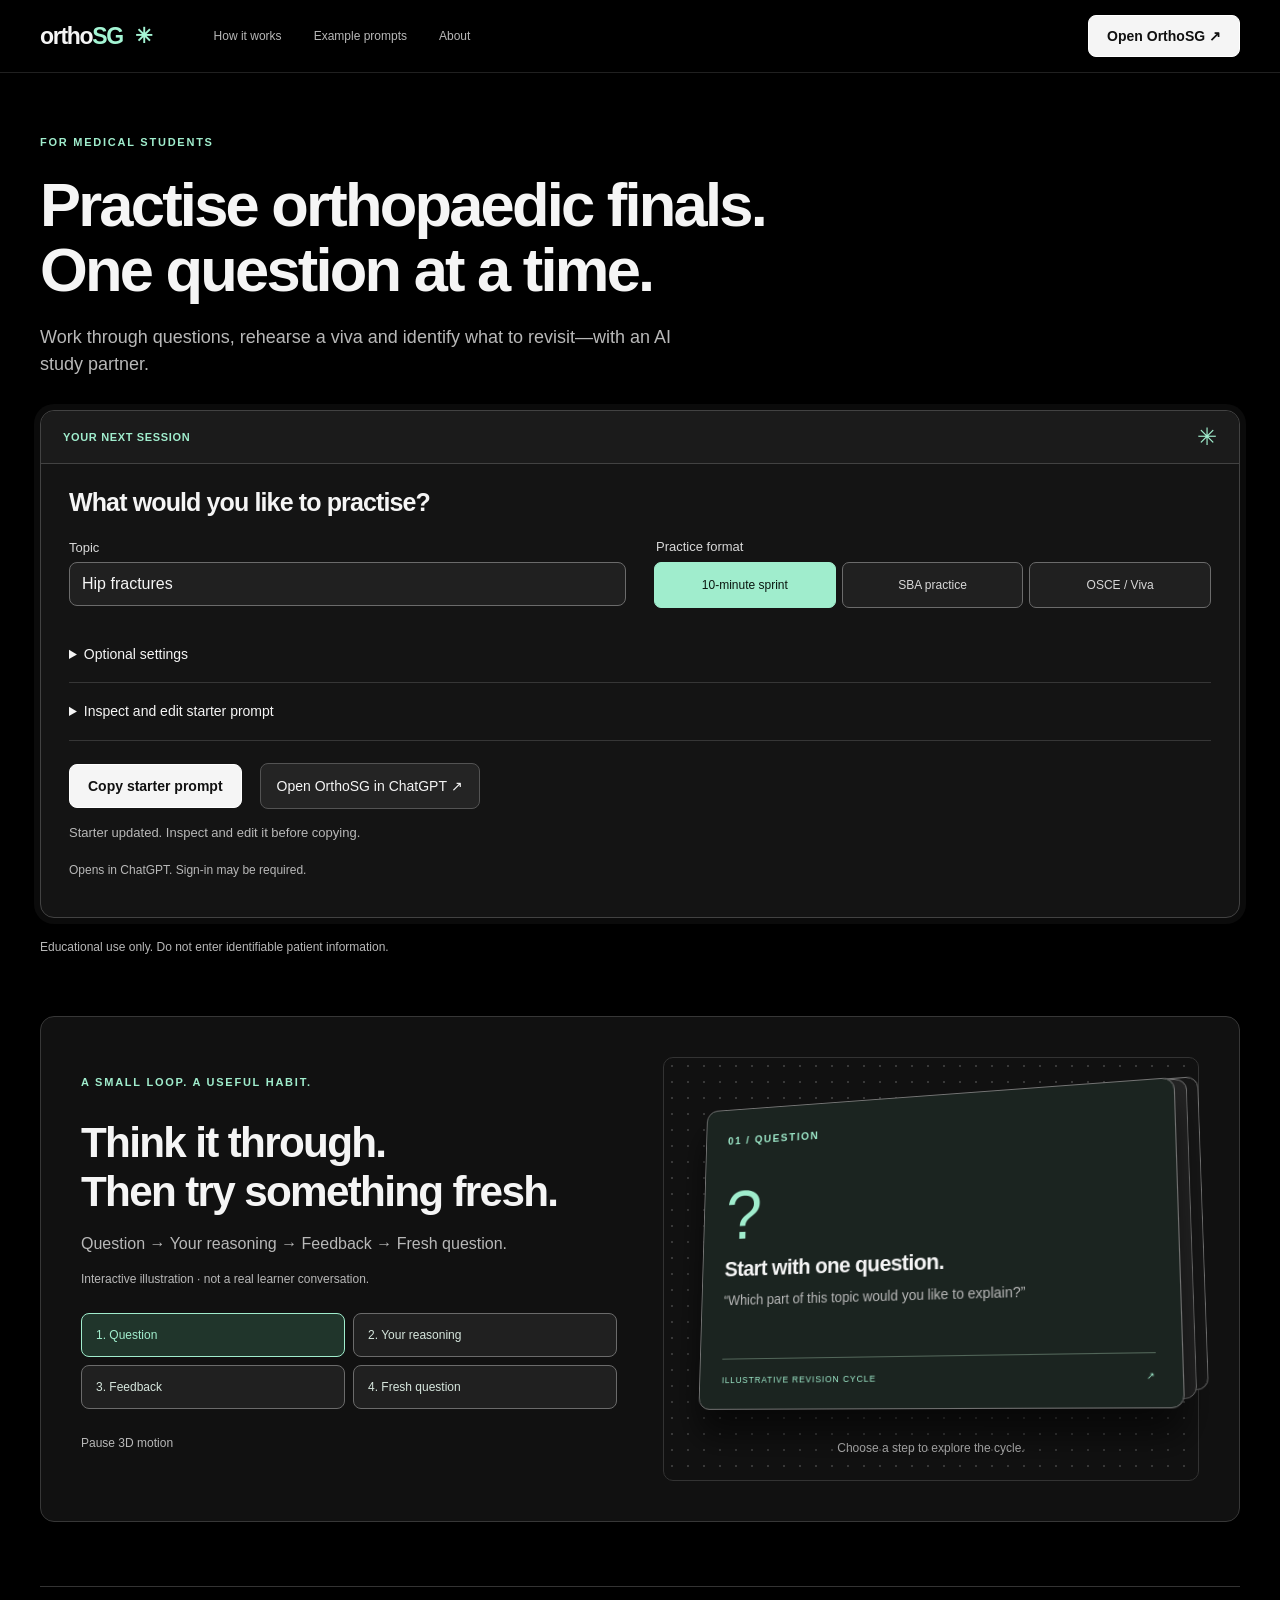
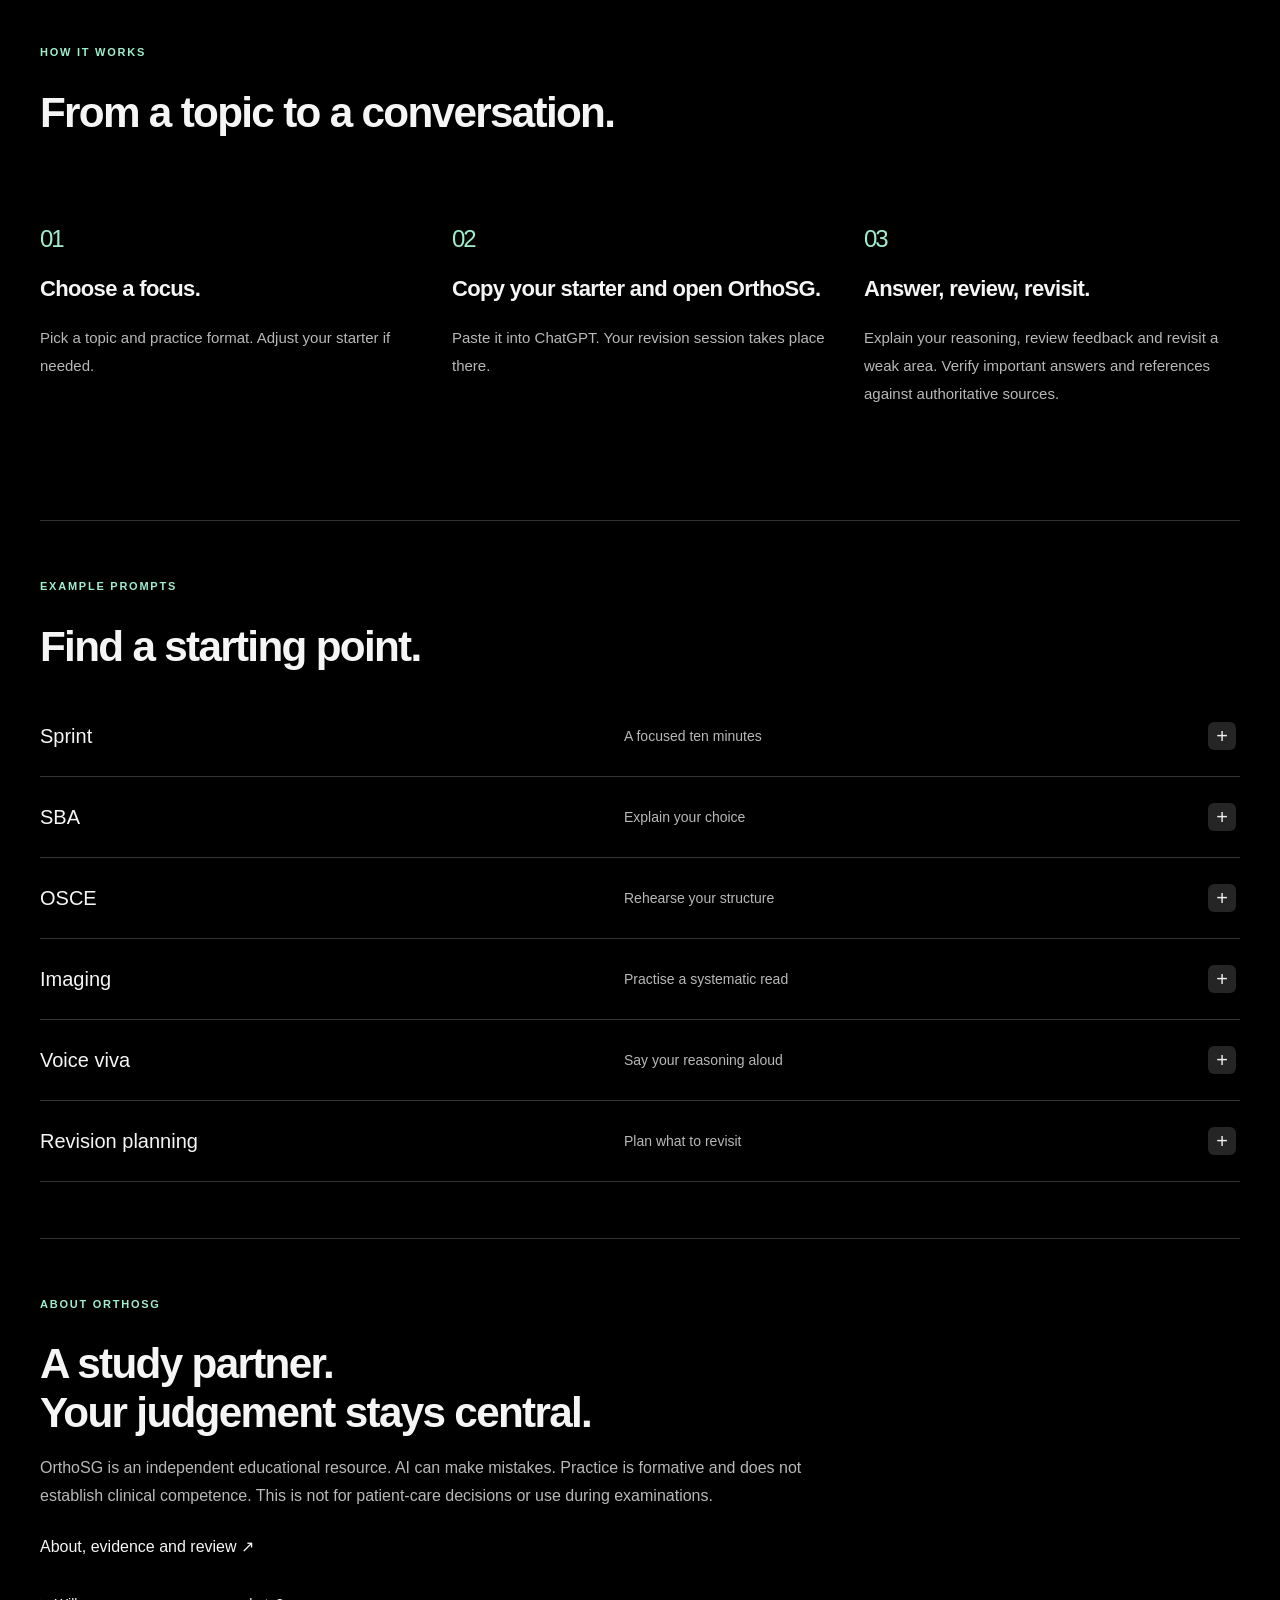
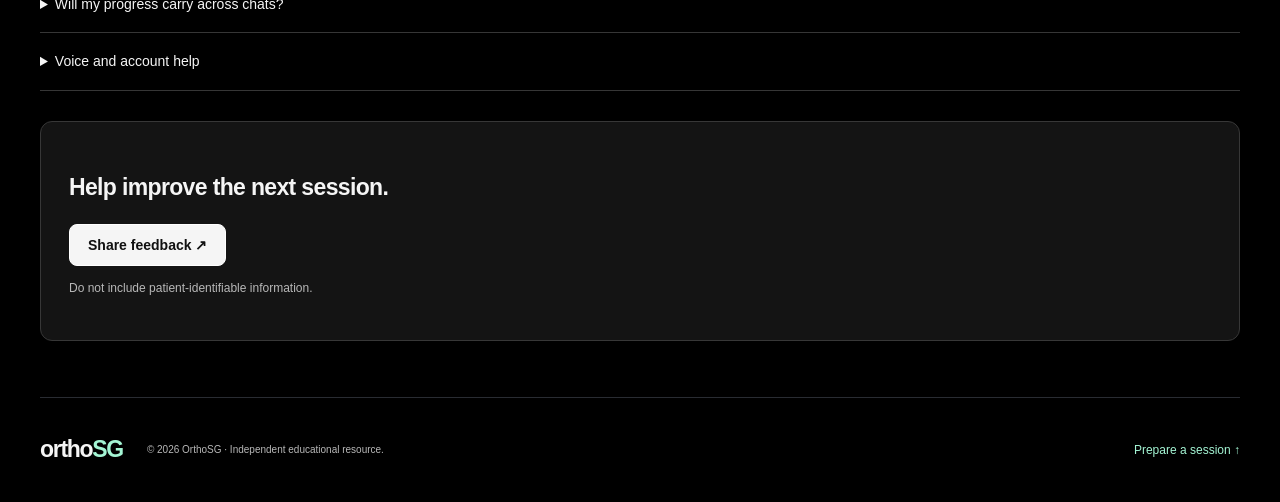
==== commit 541c252a: "Publish interactive OrthoSG revision starter" ====
--- a/index.html
+++ b/index.html
@@ -5,34 +5,20 @@
   <title>OrthoSG — Think clearly. Practise confidently.</title>
   <meta name="description" content="Your orthopaedic finals revision companion. Practise SBAs, OSCEs, imaging and spoken vivas with OrthoSG GPT. Copy a prompt and start learning.">
   <meta name="theme-color" content="#08090c">
-  <meta property="og:title" content="OrthoSG Finals Coach"><meta property="og:description" content="Orthopaedic revision, one conversation at a time."><meta property="og:type" content="website"><meta property="og:url" content="https://orthosg.github.io/"><meta property="og:image" content="https://orthosg.github.io/og.png">
-  <link rel="icon" href="https://orthosg.github.io/favicon.svg" type="image/svg+xml"><link rel="canonical" href="https://orthosg.github.io/"><link rel="stylesheet" href="styles.css"><script src="script.js" defer></script>
+  <meta property="og:title" content="OrthoSG"><meta property="og:description" content="Orthopaedic revision, one conversation at a time."><meta property="og:type" content="website"><meta property="og:url" content="https://orthosg.github.io/"><meta property="og:image" content="https://orthosg.github.io/og.png">
+  <link rel="icon" href="https://orthosg.github.io/favicon.svg" type="image/svg+xml"><link rel="canonical" href="https://orthosg.github.io/"><link rel="stylesheet" href="styles.css"><link rel="stylesheet" href="starter.css"><script src="starter.js" defer></script>
 </head>
-<body>
+<body class="redesign">
 <a class="skip" href="#main">Skip to content</a>
-<header><nav class="nav wrap" aria-label="Main navigation"><a class="brand" href="#">ortho<span>SG</span><i aria-hidden="true">✳</i></a><div class="nav-links"><a href="#capabilities">Explore</a><a href="#start">How to use</a><a href="#prompts">Prompts</a><a href="#voice">Voice</a></div><a class="button small gpt" href="https://chatgpt.com/g/g-693972e764f481918076f012c25b08e0-ortho-exams-revision-assistant-for-final-year-v7-1">Open GPT <span aria-hidden="true">↗</span></a></nav></header>
-<main id="main">
-<section class="hero wrap">
-  <div class="hero-copy"><p class="eyebrow"><span class="dot"></span> YOUR ORTHOPAEDIC REVISION COMPANION</p><h1>Think clearly.<br>Practise <span class="gradient">confidently.</span></h1><p class="intro">Big topics. Small breakthroughs.<br>Meet OrthoSG — your AI study partner for Singapore orthopaedic finals.</p><div class="actions"><a class="button gpt" href="https://chatgpt.com/g/g-693972e764f481918076f012c25b08e0-ortho-exams-revision-assistant-for-final-year-v7-1">Start a conversation <span aria-hidden="true">↗</span></a><a class="text-link" href="#start">See how it works <span aria-hidden="true">↓</span></a></div><p class="micro">Opens in ChatGPT · Sign-in may be required</p></div>
-  <div class="scene" aria-label="Illustrative 3D study cards showing question, reasoning and review"><div class="halo"></div><div class="orbit orbit-one"></div><div class="orbit orbit-two"></div><div class="deck"><div class="study-card back"><span class="card-label">03 / REVISIT</span><strong>Make it stick.</strong><div class="skeleton-line"></div><div class="skeleton-line short"></div></div><div class="study-card middle"><span class="card-label">02 / REASON</span><strong>Connect the dots.</strong><div class="skeleton-line"></div><div class="skeleton-line short"></div></div><div class="study-card front"><div class="card-top"><span class="card-label">ORTHOSG / VIVA</span><span class="spark">✳</span></div><div class="joint" aria-hidden="true"><div class="bone bone-top"></div><div class="joint-line"></div><div class="bone bone-bottom"></div></div><strong>One case.<br>A clearer way to think.</strong><div class="card-bottom"><span>YOUR NEXT BREAKTHROUGH</span><span>↗</span></div></div></div><span class="floating-label">Recall. Reason. Repeat.</span></div>
-  <div class="hero-bottom"><span>BUILT AROUND THE WAY YOU LEARN</span><a href="#capabilities">Scroll to explore ↓</a><button id="motion" type="button" aria-pressed="false">Pause motion</button></div>
-</section>
-<section class="statement wrap" aria-label="Our learning approach"><p class="eyebrow">LESS PASSIVE READING. MORE ACTIVE THINKING.</p><h2 class="scroll-copy"><span>Don’t just recognise the answer.</span> <span>Learn to explain it.</span> <span>Then try again, with a new case.</span></h2><p class="section-note">A conversation that turns revision into practice — at your pace, one question at a time.</p></section>
-<section class="section wrap" id="capabilities"><span id="practice"></span><div class="section-head"><div><p class="eyebrow">MEET YOUR STUDY PARTNER</p><h2>One GPT.<br>More ways to prepare.</h2></div><p>For medical students revising orthopaedics.<br>Bring your level, your topic and your questions.</p></div><div class="cap-grid">
-<article class="feature feature-main"><span class="number">01 / ACTIVE RECALL</span><div class="mini-choices" aria-hidden="true"><span>A</span><span class="selected">B <b>✓</b></span><span>C</span><span>D</span></div><h3>Go beyond the right answer.</h3><p>Practise single best answer questions. Explain your choice before seeing feedback, then unpack why the other options are less suitable.</p><a href="#prompts">Try an SBA prompt ↗</a></article>
-<article class="feature"><span class="number">02 / OSCE & VIVA</span><div class="feature-symbol" aria-hidden="true">“ ”</div><h3>Say it. Structure it. Refine it.</h3><p>Rehearse a candidate task or spoken viva. Ask for feedback on your sequence, reasoning and missed points.</p></article>
-<article class="feature"><span class="number">03 / IMAGING</span><div class="scan-icon" aria-hidden="true"><span>+</span></div><h3>Build a systematic read.</h3><p>Work through educational imaging scenarios and text-described cases. Practise presenting findings and a reasoned interpretation.</p></article>
-<article class="feature"><span class="number">04 / FOCUSED REVISION</span><div class="feature-symbol mint" aria-hidden="true">↗</div><h3>Make ten minutes count.</h3><p>Ask for a topic sprint, a revision plan or a fresh question on something you missed. Save a summary to carry into your next chat.</p></article></div><p class="micro safety">These are formative study workflows, not validated assessments of competence. Check important answers and references against your curriculum and authoritative sources.</p></section>
-<section class="section start-section" id="start"><span id="how"></span><div class="wrap"><p class="eyebrow">FROM CURIOUS TO CONVERSATION</p><h2>Your first session.<br>Three simple steps.</h2><div class="steps"><article><span>01</span><h3>Open OrthoSG.</h3><p>Follow the link to the custom GPT in ChatGPT. Sign in if asked. Availability and limits depend on your account.</p><a class="text-link gpt" href="https://chatgpt.com/g/g-693972e764f481918076f012c25b08e0-ortho-exams-revision-assistant-for-final-year-v7-1">Open OrthoSG GPT ↗</a></article><article><span>02</span><h3>Set your starting point.</h3><p>Tell it your study level, topic and time available. Add your school if relevant, and supply learning objectives you are permitted to share.</p><a class="text-link" href="#prompts">Choose a starter prompt ↓</a></article><article><span>03</span><h3>Think out loud. Try again.</h3><p>Answer before asking for the explanation. Request a hint, challenge the reasoning and finish with a short recap of what to revisit.</p><a class="text-link" href="https://orthosg-finals-coach.med50091.chatgpt.site">Explore the learning portal ↗</a></article></div></div></section>
-<section class="section wrap" id="prompts"><div class="section-head"><div><p class="eyebrow">SKIP THE BLANK PAGE</p><h2>A good prompt.<br>A great place to start.</h2></div><p>Copy one. Open OrthoSG. Paste it in.<br>Change the topic to make it yours.</p></div><div class="prompt-grid">
-<article class="prompt-card"><div><span class="tag">10-MINUTE SPRINT</span><button class="copy" type="button" aria-label="Copy ten-minute sprint prompt">Copy ↗</button></div><h3>A little time. A focused session.</h3><p class="prompt-text">I am a medical student revising for orthopaedic finals. I have 10 minutes. Run a sprint on hip fractures: ask three questions, one at a time. Wait for my answer, explain my biggest gap and finish with a short recap. Flag uncertainty and do not invent references.</p></article>
-<article class="prompt-card"><div><span class="tag">SBA PRACTICE</span><button class="copy" type="button" aria-label="Copy SBA practice prompt">Copy ↗</button></div><h3>Show your reasoning.</h3><p class="prompt-text">Give me five formative orthopaedic single best answer questions, one at a time. Hide the answer until I commit and explain my reasoning. Then explain each option and revisit my weakest topic with a new question.</p></article>
-<article class="prompt-card"><div><span class="tag">OSCE REHEARSAL</span><button class="copy" type="button" aria-label="Copy OSCE rehearsal prompt">Copy ↗</button></div><h3>Your next practice station.</h3><p class="prompt-text">Run a mock knee examination OSCE. Give me only the candidate task first. Wait until I say “done” before giving formative feedback on my sequence and explanation. Let me repeat the weakest section. Do not infer hands-on competence from my description.</p></article>
-<article class="prompt-card"><div><span class="tag">IMAGING LAB</span><button class="copy" type="button" aria-label="Copy imaging prompt">Copy ↗</button></div><h3>Read with a framework.</h3><p class="prompt-text">Give me a fictional, text-described wrist X-ray case for finals revision. Guide me through a systematic read, asking one question at a time. Wait for my interpretation before explaining. Keep the case educational and clearly label it as fictional.</p></article>
-<article class="prompt-card"><div><span class="tag">VOICE VIVA</span><button class="copy" type="button" aria-label="Copy voice viva prompt">Copy ↗</button></div><h3>Find your voice.</h3><p class="prompt-text">Give me a five-minute orthopaedic viva in coach mode. Ask one short question at a time. Please wait until I say “done”. Then correct my biggest gap and test it in a different fictional case. Keep your responses brief.</p></article>
-<article class="prompt-card"><div><span class="tag">REVISION PLAN</span><button class="copy" type="button" aria-label="Copy revision plan prompt">Copy ↗</button></div><h3>Give your next week direction.</h3><p class="prompt-text">Help me plan seven days of orthopaedic revision with 20 minutes a day. First ask about my weak areas and learning objectives. Mix retrieval, cases and review. At the end of each session, give me a short revision summary to copy into my next chat.</p></article></div><p id="copy-status" class="copy-status" role="status" aria-live="polite">Prompts copy to your clipboard. Paste them into OrthoSG to begin.</p></section>
-<section class="voice-section section" id="voice"><div class="wrap voice-grid"><div><p class="eyebrow">REVISION. OUT LOUD.</p><h2>Meet your<br><span class="gradient">viva voice.</span></h2><p class="intro">Practise finding the words.<br>Not just remembering the facts.</p><p>Open OrthoSG in ChatGPT, select the <strong>Voice icon</strong> in the message bar and allow microphone access if prompted. Speak the voice-viva prompt above to begin.</p><p>Voice is a two-way spoken conversation. Dictation simply turns a recording into a text prompt. If Voice is unavailable, paste the same prompt and practise in text.</p><a class="text-link" href="https://help.openai.com/en/articles/20001274">Read OpenAI’s Voice guide ↗</a></div><div class="voice-demo"><span class="card-label">AN EXAMPLE TO SAY ALOUD</span><div class="waveform" aria-hidden="true"></div><blockquote>“Ask one question.<br>Let me think.<br>Then help me improve.”</blockquote><div class="voice-chips"><span>“Slower”</span><span>“Give me a hint”</span><span>“Repeat”</span></div><p class="micro">Illustration only · Start Voice inside ChatGPT</p></div></div><div class="wrap voice-notes"><p><strong>Make space to think.</strong> Use headphones in a quiet place. Request a pause until you say “done”; interruptions can still happen. Correct misheard terms and use your own timer.</p><p><strong>Know the limits.</strong> Custom GPTs use Advanced Voice, not ChatGPT Live. Upload availability varies; image generation, data analysis and custom actions are unavailable in GPT Voice. Check the transcript and verify important content. <a href="https://help.openai.com/en/articles/20001274">Source ↗</a></p></div></section>
-<section class="section wrap faq-section" id="faq"><span id="evidence" hidden></span><p class="eyebrow">A FEW THINGS TO KNOW</p><h2>Clear expectations.<br>Better learning.</h2><div class="faqs"><details><summary>Where are the existing practice guides?</summary><p><a href="https://orthosg.github.io/part-b-osce.html">OSCE guide ↗</a> · <a href="https://orthosg.github.io/orthopaedic-xrays.html">Imaging guide ↗</a> · <a href="https://orthosg.github.io/sba.html">SBA guide ↗</a> · <a href="https://orthosg.github.io/weak-areas.html">Find weak areas ↗</a></p></details><details><summary>Is this an official medical-school resource?</summary><p>No. OrthoSG is an independent educational resource for formative revision. It is not affiliated with a medical school or healthcare institution. Follow your own curriculum, local guidance and supervisors.</p></details><details><summary>Can I use it for real patient care or an examination?</summary><p>Use fictional or appropriately de-identified educational scenarios only. Do not enter patient identifiers, confidential records or restricted examination material. OrthoSG does not provide patient-specific clinical decisions, certify competence or replace supervision. Follow your assessment rules.</p></details><details><summary>Will it remember my progress?</summary><p>Do not rely on continuity across chats. Ask for a revision summary, check it, and manually paste it into the next conversation. Keep personal and patient identifiers out of that summary.</p></details><details><summary>What if an answer seems wrong?</summary><p>Ask the GPT to explain its uncertainty and provide a verifiable source. Check that the source exists and supports the claim. Use the feedback link below to report a problem without including sensitive information.</p></details></div></section>
-<section class="feedback wrap" id="feedback"><p class="eyebrow">HELP SHAPE WHAT COMES NEXT</p><h2>Better with your feedback.</h2><p>Something helpful? Something missing?<br>Tell us what would make your next session better.</p><a class="button" href="https://forms.gle/eQ61Pxj2G6DMyGLh9">Share feedback <span aria-hidden="true">↗</span></a><p class="micro">Opens the existing Google feedback form. Please leave out patient details,<br>personal identifiers and confidential assessment content.</p></section>
-</main><footer class="wrap"><a class="brand" href="#">ortho<span>SG</span><i aria-hidden="true">✳</i></a><p>© 2026 OrthoSG · Independent educational resource.<br>Formative learning. Human judgement. Always.</p><a href="#start">Get started ↑</a></footer>
-</body></html>
+<header><nav class="nav wrap" aria-label="Main navigation"><a class="brand" href="#">ortho<span>SG</span><i aria-hidden="true">✳</i></a><div class="nav-links"><a href="#start">How it works</a><a href="#prompts">Example prompts</a><a href="#about">About</a></div><a class="button small gpt" href="https://chatgpt.com/g/g-693972e764f481918076f012c25b08e0-ortho-exams-revision-assistant-for-final-year-v7-1">Open OrthoSG ↗</a></nav></header>
+<main id="main"><section class="intro-section wrap"><p class="eyebrow">FOR MEDICAL STUDENTS</p><h1>Practise orthopaedic finals.<br><span>One question at a time.</span></h1><p class="intro">Work through questions, rehearse a viva and identify what to revisit—with an AI study partner.</p>
+<div class="starter" id="practise"><div class="starter-heading"><span class="eyebrow">YOUR NEXT SESSION</span><span class="session-mark" aria-hidden="true">✳</span></div><h2>What would you like to practise?</h2><label for="topic">Topic</label><input id="topic" value="Hip fractures" maxlength="2000" autocomplete="off">
+<fieldset><legend>Practice format</legend><div class="modes"><label><input type="radio" name="mode" value="sprint" checked><span>10-minute sprint</span></label><label><input type="radio" name="mode" value="sba"><span>SBA practice</span></label><label><input type="radio" name="mode" value="osce"><span>OSCE / Viva</span></label></div></fieldset>
+<details id="settings"><summary>Optional settings</summary><label for="focus">Feedback focus</label><select id="focus"><option>Reasoning and knowledge gaps</option><option>Clear, structured explanations</option><option>Recall of key concepts</option></select></details>
+<details id="editor"><summary>Inspect and edit starter prompt</summary><label for="prompt">Your editable prompt</label><textarea id="prompt" rows="7">I am a medical student revising orthopaedic finals. Run a 10-minute sprint on hip fractures. Ask three questions, one at a time. Wait for my reasoning before feedback. Flag uncertainty and do not invent references.</textarea></details>
+<div class="handoff"><button id="copy-starter" class="button" type="button" disabled>Copy starter prompt</button><a id="open-chat" class="gpt" href="https://chatgpt.com/g/g-693972e764f481918076f012c25b08e0-ortho-exams-revision-assistant-for-final-year-v7-1">Open OrthoSG in ChatGPT ↗</a></div><p id="status" role="status" aria-live="polite">Copy your starter, then paste your prompt into the chat to begin.</p><p class="micro">Opens in ChatGPT. Sign-in may be required.</p><noscript><p>JavaScript is off. Expand the starter prompt, select and copy its text, then open OrthoSG. Customise your topic inside ChatGPT.</p></noscript></div>
+<p class="safety-line">Educational use only. Do not enter identifiable patient information.</p></section>
+<section class="cycle-section wrap" aria-labelledby="cycle-title"><div><p class="eyebrow">A SMALL LOOP. A USEFUL HABIT.</p><h2 id="cycle-title">Think it through.<br>Then try something fresh.</h2><p>Question → Your reasoning → Feedback → Fresh question.</p><p class="micro">Interactive illustration · not a real learner conversation.</p><div class="cycle-controls" aria-label="Illustration steps"><button type="button" data-step="0" aria-pressed="true">1. Question</button><button type="button" data-step="1" aria-pressed="false">2. Your reasoning</button><button type="button" data-step="2" aria-pressed="false">3. Feedback</button><button type="button" data-step="3" aria-pressed="false">4. Fresh question</button></div><button type="button" id="motion" aria-pressed="false">Pause 3D motion</button></div><div class="perspective"><div class="cycle-object" id="cycle-object"><div class="layer layer-back" aria-hidden="true"></div><div class="layer layer-mid" aria-hidden="true"></div><div class="layer layer-front"><span class="eyebrow" id="step-number">01 / QUESTION</span><span class="cycle-symbol" aria-hidden="true">?</span><h3 id="demo-title">Start with one question.</h3><p id="demo-copy">“Which part of this topic would you like to explain?”</p><span class="demo-foot">ILLUSTRATIVE REVISION CYCLE <span aria-hidden="true">↗</span></span></div></div><p class="micro">Choose a step to explore the cycle.</p></div><p class="sr-only" id="demo-status" role="status"></p></section>
+<section id="start" class="section wrap"><p class="eyebrow">HOW IT WORKS</p><h2>From a topic to a conversation.</h2><div class="steps"><article><span>01</span><h3>Choose a focus.</h3><p>Pick a topic and practice format. Adjust your starter if needed.</p></article><article><span>02</span><h3>Copy your starter and open OrthoSG.</h3><p>Paste it into ChatGPT. Your revision session takes place there.</p></article><article><span>03</span><h3>Answer, review, revisit.</h3><p>Explain your reasoning, review feedback and revisit a weak area. Verify important answers and references against authoritative sources.</p></article></div></section>
+<section id="prompts" class="section wrap"><p class="eyebrow">EXAMPLE PROMPTS</p><h2>Find a starting point.</h2><div class="example-list"><details><summary>Sprint<span>A focused ten minutes</span></summary><p class="example-text">I am a medical student revising for orthopaedic finals. I have 10 minutes. Run a sprint on hip fractures: ask three questions, one at a time. Wait for my answer, explain my biggest gap and finish with a short recap. Flag uncertainty and do not invent references.</p><button class="use-example" data-example="0" type="button" disabled>Use this prompt ↑</button></details><details><summary>SBA<span>Explain your choice</span></summary><p class="example-text">Give me five formative orthopaedic single best answer questions, one at a time. Hide the answer until I commit and explain my reasoning. Then explain each option and revisit my weakest topic with a new question.</p><button class="use-example" data-example="1" type="button" disabled>Use this prompt ↑</button></details><details><summary>OSCE<span>Rehearse your structure</span></summary><p class="example-text">Run a mock knee examination OSCE. Give me only the candidate task first. Wait until I say “done” before giving formative feedback on my sequence and explanation. Let me repeat the weakest section. Do not infer hands-on competence from my description.</p><button class="use-example" data-example="2" type="button" disabled>Use this prompt ↑</button></details><details><summary>Imaging<span>Practise a systematic read</span></summary><p class="example-text">Give me a fictional, text-described wrist X-ray case for finals revision. Guide me through a systematic read, asking one question at a time. Wait for my interpretation before explaining. Keep the case educational and clearly label it as fictional.</p><button class="use-example" data-example="3" type="button" disabled>Use this prompt ↑</button></details><details><summary>Voice viva<span>Say your reasoning aloud</span></summary><p class="example-text">Give me a five-minute orthopaedic viva in coach mode. Ask one short question at a time. Please wait until I say “done”. Then correct my biggest gap and test it in a different fictional case. Keep your responses brief.</p><button class="use-example" data-example="4" type="button" disabled>Use this prompt ↑</button></details><details><summary>Revision planning<span>Plan what to revisit</span></summary><p class="example-text">Help me plan seven days of orthopaedic revision with 20 minutes a day. First ask about my weak areas and learning objectives. Mix retrieval, cases and review. At the end of each session, give me a short revision summary to copy into my next chat.</p><button class="use-example" data-example="5" type="button" disabled>Use this prompt ↑</button></details></div></section>
+<section id="about" class="section wrap about-compact"><p class="eyebrow">ABOUT ORTHOSG</p><h2>A study partner.<br>Your judgement stays central.</h2><p>OrthoSG is an independent educational resource. AI can make mistakes. Practice is formative and does not establish clinical competence. This is not for patient-care decisions or use during examinations.</p><a href="about.html">About, evidence and review ↗</a><details><summary>Will my progress carry across chats?</summary><p>Do not rely on continuity. Ask for a summary, check it and copy it into your next conversation without personal or patient identifiers.</p></details><details><summary>Voice and account help</summary><p>If voice is available in your ChatGPT account, use the voice-viva prompt for spoken practice. Otherwise, use it in text. Check the available controls in ChatGPT; features and access can vary.</p></details><div class="feedback-inline"><h3>Help improve the next session.</h3><a class="button" href="https://forms.gle/eQ61Pxj2G6DMyGLh9">Share feedback ↗</a><p class="micro">Do not include patient-identifiable information.</p></div></section></main><footer class="wrap"><a class="brand" href="#">ortho<span>SG</span></a><p>© 2026 OrthoSG · Independent educational resource.</p><a href="#practise">Prepare a session ↑</a></footer></body></html>
--- a/styles.css
+++ b/styles.css
@@ -2,3 +2,12 @@
 
 
 .scene{overflow:clip} @media(max-width:360px){.nav-links{gap:10px}.nav-links a:first-child{display:none}.hero .eyebrow{letter-spacing:1px}h1{font-size:42px;letter-spacing:-2.5px}.actions{gap:16px}.scene{transform:scale(.84);margin-inline:-15px}.waveform{gap:3px}.prompt-card{padding:20px}.tag{letter-spacing:1px}}
+
+.not-found{margin-top:clamp(60px,12vh,140px);min-height:420px;display:flex;flex-direction:column;align-items:center;justify-content:center}.not-found h1{font-size:clamp(42px,6vw,72px)}
+
+/* Practice-first navigation and governance pages */
+.nav-links{align-items:center}.nav-practise{position:relative}.nav-practise summary{list-style:none;font-size:12px;padding:0}.nav-practise summary::-webkit-details-marker{display:none}.nav-practise summary:after{content:" +";color:var(--mint)}.nav-practise[open] summary:after{content:" −"}.practice-menu{position:absolute;top:30px;left:-18px;width:190px;padding:10px;background:#111519f5;border:1px solid var(--line);border-radius:14px;box-shadow:0 20px 50px #0008;backdrop-filter:blur(18px)}.practice-menu a{display:flex;justify-content:space-between;padding:10px;border-radius:8px;color:#d7dedb}.practice-menu a:hover{background:#a4f5d412}.hero{min-height:900px;padding-top:48px;padding-bottom:100px}.practice-launcher{margin-top:28px;padding:18px;border:1px solid #45655a80;border-radius:22px;background:linear-gradient(145deg,#14211d,#0f1315);box-shadow:0 25px 80px #0004}.launcher-head{display:flex;justify-content:space-between;align-items:flex-end;gap:15px;margin-bottom:13px}.launcher-head h2{font-size:22px;letter-spacing:-.8px;margin-top:5px}.launcher-head .micro{margin:0}.practice-options{display:grid;grid-template-columns:1fr 1fr;gap:8px}.practice-option{position:relative;padding:13px;border:1px solid #ffffff12;border-radius:14px;background:#090d0db8}.practice-option .mode-number{position:absolute;top:12px;right:12px;color:#62736c;font-size:9px}.practice-option h3{font-size:14px;margin:0 0 4px}.practice-option>p:not(.sr-only){font-size:10px;line-height:1.5;color:var(--muted);margin:0 0 11px}.practice-option>div{display:flex;align-items:center;gap:10px}.practice-option .copy{min-width:0;padding:7px 10px;font-size:9px}.practice-option .gpt,.guide-link{font-size:9px;color:var(--mint)}.guide-link{display:inline-block;margin-top:9px;color:#aab7b2}.practice-launcher .copy-status{margin:10px 0 0;min-height:17px;font-size:10px}.trust-strip{display:flex;flex-wrap:wrap;gap:7px 18px;margin-top:13px;color:#9ea9a4;font-size:9px;line-height:1.5}.trust-strip span{display:flex;align-items:center}.trust-strip span:not(:last-child):before{content:"";width:4px;height:4px;background:var(--mint);border-radius:50%;margin-right:7px}.sr-only{position:absolute!important;width:1px!important;height:1px!important;padding:0!important;margin:-1px!important;overflow:hidden!important;clip:rect(0,0,0,0)!important;white-space:nowrap!important;border:0!important}.footer-links{margin-left:auto;display:flex;gap:24px;font-size:12px;color:var(--mint)}.about-hero{padding:110px 0 75px;max-width:960px}.about-hero .intro{max-width:720px}.about-hero .trust-strip{margin-top:35px;padding-top:22px;border-top:1px solid var(--line)}.about-grid{display:grid;grid-template-columns:1fr 1fr;gap:18px;padding-bottom:90px}.about-grid article{padding:34px;border:1px solid var(--line);border-radius:24px;background:linear-gradient(140deg,#16191e,#101115)}.about-grid h2{font-size:30px;letter-spacing:-1.2px;margin:18px 0}.about-grid p,.about-grid dd{font-size:13px;line-height:1.8;color:var(--muted)}.status-note{padding-top:16px;border-top:1px solid var(--line)}.status-note strong{color:var(--text)}dl{margin:0}dl div{display:grid;grid-template-columns:145px 1fr;gap:15px;padding:10px 0;border-bottom:1px solid var(--line)}dt{font-size:11px;color:#d7dedb}dd{margin:0}.review-table{border:1px solid var(--line);border-radius:20px;overflow:hidden}.review-row{display:grid;grid-template-columns:1fr 1fr 1.6fr;gap:20px;padding:18px 22px;border-bottom:1px solid var(--line);font-size:12px;line-height:1.6;color:var(--muted)}.review-row:last-child{border-bottom:0}.review-row a{color:var(--mint)}.review-head{background:#15191c;color:#dce3df;font-size:9px;letter-spacing:1.3px;text-transform:uppercase}.principles-section{padding:90px 0;background:#101216}.principles-grid{display:grid;grid-template-columns:1fr 1fr;gap:80px}.principles-grid h2{font-size:36px}.principles-grid ul{padding-left:20px;color:var(--muted);font-size:13px;line-height:1.85}.principles-grid li{margin:10px 0}.change-section{display:grid;grid-template-columns:.8fr 1.2fr;gap:80px}.timeline article{border-left:1px solid #527568;padding:0 0 36px 28px;position:relative}.timeline article:before{content:"";position:absolute;left:-5px;top:3px;width:9px;height:9px;border-radius:50%;background:var(--mint)}.timeline time{font-size:9px;letter-spacing:1.3px;color:var(--mint)}.timeline h3{font-size:19px}.timeline p{font-size:13px;line-height:1.8;color:var(--muted)}
+@media(min-width:1500px){.hero{min-height:930px}}
+@media(max-width:1050px){.nav-links{gap:18px}.scene{transform:scale(.78)}}
+@media(max-width:900px){.nav-links>a:nth-last-child(1){display:none}.nav-practise summary{font-size:10px}.practice-menu{left:-45px}.about-hero{padding-top:75px}.about-grid,.principles-grid,.change-section{grid-template-columns:1fr}.about-grid{padding-bottom:65px}.principles-grid,.change-section{gap:45px}.review-row{grid-template-columns:1fr;padding:15px 20px;gap:5px}.review-head{display:none}}
+@media(max-width:520px){.practice-options{grid-template-columns:1fr}.practice-launcher{padding:14px}.launcher-head{align-items:flex-start}.launcher-head .micro{display:none}.hero{min-height:1240px}.scene{height:360px}.footer-links{width:100%;margin-left:0}}
--- a/starter.css
+++ b/starter.css
@@ -0,0 +1,51 @@
+.redesign{color:#edf3f0;background:#080b0d}.redesign .wrap{max-width:1120px}.redesign header{position:relative}.redesign .nav{min-height:88px}.redesign h1{font-size:clamp(34px,4.5vw,62px);line-height:1.08;letter-spacing:-.045em}.redesign h1 span{color:#a0edcd}.redesign h2{font-size:clamp(26px,3vw,38px);letter-spacing:-.035em;line-height:1.16}.redesign p{color:#b6c3bf}.redesign .eyebrow{color:#a0edcd;font-size:11px;letter-spacing:.16em}.intro-section{padding-top:48px;padding-bottom:35px;max-width:880px!important}.intro-section>.intro{font-size:18px;max-width:650px;margin:22px 0 28px}.starter{border:1px solid #46594f;border-radius:20px;background:#111918;padding:26px 30px;box-shadow:0 12px 0 -6px #18251f,0 22px 0 -12px #26362e}.starter-heading{display:flex;align-items:center;justify-content:space-between}.session-mark{color:#a0edcd;font-size:30px}.starter h2{font-size:25px;margin:0 0 20px}.starter label,.starter legend{font-size:13px;color:#d5e1dc}.starter>label{display:block;margin-bottom:7px}.starter input[type=text],.starter input:not([type]),.starter textarea,.starter select{width:100%;background:#090e0c;color:#edf3f0;border:1px solid #607269;border-radius:8px;padding:12px;font:inherit}.starter textarea{resize:vertical;line-height:1.5;margin-top:8px}.starter fieldset{border:0;padding:0;margin:16px 0}.modes{display:flex;gap:8px;margin-top:8px}.modes label{flex:1;position:relative}.modes input{position:absolute;opacity:0;width:1px;height:1px}.modes span{display:flex;min-height:46px;align-items:center;justify-content:center;border:1px solid #5c6f64;border-radius:8px;padding:8px;text-align:center;cursor:pointer}.modes input:checked+span{background:#a0edcd;color:#0a1710;border-color:#a0edcd}.modes input:focus-visible+span{outline:3px solid white;outline-offset:3px}.redesign details{border-bottom:1px solid #34453d;padding:4px 0}.redesign summary{cursor:pointer;padding:13px 0;min-height:44px;font-size:14px}.redesign details p{line-height:1.65}.redesign button{cursor:pointer;min-height:44px;font:inherit}.redesign :focus-visible{outline:3px solid #a0edcd;outline-offset:5px}.handoff{display:flex;align-items:center;gap:22px;flex-wrap:wrap;margin-top:20px}.handoff .button{background:#a0edcd;color:#0a1710;border:0;border-radius:8px;font-weight:650}.handoff a{font-size:14px}.handoff a.copied{outline:2px solid #a0edcd;outline-offset:6px}.redesign #status{font-size:13px;margin:16px 0 8px}.redesign .micro{font-size:12px;color:#b6c3bf}.safety-line{font-size:12px;text-align:center;margin-top:24px}.cycle-section{display:grid;grid-template-columns:1fr 1fr;align-items:center;gap:50px;padding-top:64px;padding-bottom:72px;border-top:1px solid #2b3932}.cycle-section h2{margin:18px 0}.cycle-controls{display:grid;grid-template-columns:1fr 1fr;gap:8px;margin-top:22px}.cycle-controls button,#motion,.use-example{background:transparent;color:#d6e6dd;border:1px solid #536a5d;border-radius:8px;padding:10px 14px;text-align:left}.cycle-controls button[aria-pressed=true]{border-color:#a0edcd;color:#a0edcd;background:#182c22}#motion{margin-top:12px;font-size:12px}.perspective{perspective:1100px;padding:32px 20px 0;min-width:0}.cycle-object{position:relative;height:300px;transform-style:preserve-3d;transform:rotateX(var(--rx,8deg)) rotateY(var(--ry,-14deg));transition:transform .35s ease}.layer{position:absolute;inset:0;border:1px solid #567762;border-radius:18px;background:#182820}.layer-back{transform:translate3d(22px,-18px,-50px);background:#0b1410}.layer-mid{transform:translate3d(11px,-9px,-25px)}.layer-front{transform:translateZ(10px);padding:24px;display:flex;flex-direction:column;box-shadow:0 28px 32px #0005}.cycle-symbol{color:#a0edcd;font-size:66px;line-height:1.2}.layer h3{font-size:22px;margin:0 0 8px}.layer p{font-size:14px;margin:0;line-height:1.5}.demo-foot{border-top:1px solid #45604e;margin-top:auto;padding-top:16px;font-size:9px;letter-spacing:.1em;color:#a0edcd;display:flex;justify-content:space-between}.perspective>.micro{text-align:center;margin-top:30px}.redesign .section{padding-top:62px;padding-bottom:62px;border-top:1px solid #2b3932}.redesign .steps{gap:30px}.redesign .steps article{padding:22px 0}.redesign .steps h3{font-size:20px}.redesign .steps p{font-size:15px}.example-list{margin-top:24px}.example-list summary{display:flex;justify-content:space-between;gap:20px;font-size:19px;padding:20px 0}.example-list summary span{font-size:14px;color:#b6c3bf}.example-text{max-width:780px}.use-example{margin:4px 0 18px}.about-compact>p{max-width:780px;line-height:1.7}.about-compact>a{display:inline-block;margin:12px 0 20px}.feedback-inline{margin-top:30px}.redesign footer{gap:24px}.redesign footer a{min-height:44px;display:inline-flex;align-items:center}.redesign button:disabled{opacity:.55;cursor:default}@media(max-width:767px){.redesign .nav{flex-wrap:wrap;padding-top:18px;padding-bottom:12px;gap:15px}.redesign .nav-links{display:flex;order:3;width:100%;justify-content:space-between;gap:8px}.redesign .nav-links a{font-size:12px;padding:10px 0}.redesign .nav>.button{margin-left:auto;font-size:12px;padding:9px}.intro-section{padding-top:28px}.starter{padding:20px 16px}.modes{gap:5px}.modes span{font-size:12px;padding:8px 5px}.starter h2{font-size:23px}.cycle-section{grid-template-columns:1fr;gap:12px;padding-top:40px}.perspective{padding:25px 16px 0}.cycle-object{height:310px}.example-list summary{flex-direction:column;gap:5px}.redesign .section{padding-top:40px;padding-bottom:40px}.redesign .steps{grid-template-columns:1fr;gap:0}.handoff{gap:16px}.redesign footer{flex-wrap:wrap}}@media(prefers-reduced-motion:reduce){.cycle-object{transition:none;transform:none!important}.redesign *{scroll-behavior:auto!important}}
+.redesign .nav-links>a{display:inline-flex;align-items:center;min-height:44px}.redesign .nav{height:auto}.redesign header{backdrop-filter:none}.redesign .example-list summary:after{content:"+";color:#a0edcd}.redesign .example-list details[open] summary:after{content:"−"}
+
+
+/* Framer-inspired dark canvas. Original OrthoSG components and identity. */
+.redesign{background:#000;color:#f5f5f5;font-family:-apple-system,BlinkMacSystemFont,"Segoe UI",sans-serif}
+.redesign .wrap{max-width:1200px;width:calc(100% - 64px)}
+.redesign header{background:#000;border-bottom:1px solid #202020}
+.redesign .nav{min-height:72px;gap:28px}.redesign .nav-links{margin-right:auto;margin-left:34px;color:#b8b8b8}
+.redesign .brand{font-size:23px}.redesign .brand i{font-size:21px}
+.redesign .button,.redesign .handoff .button{background:#f5f5f5;color:#111;border-radius:8px;border:1px solid #fff;font-size:14px;padding:12px 18px;box-shadow:none}
+.redesign .button:hover{background:#a0edcd;border-color:#a0edcd;transform:none}
+.redesign .intro-section{max-width:1200px!important;padding-top:60px;padding-bottom:50px}
+.redesign .intro-section>h1{max-width:920px;font-size:clamp(36px,4.8vw,64px);line-height:1.06;letter-spacing:-.045em;font-weight:650;margin:0}
+.redesign .intro-section>h1 span{color:#f5f5f5}
+.redesign .intro-section>.eyebrow{margin-bottom:20px}
+.redesign .intro-section>.intro{max-width:650px;font-size:18px;line-height:1.5;margin:22px 0 32px;color:#b8b8b8}
+.redesign p,.redesign .micro{color:#b8b8b8}
+.redesign .starter{background:#141414;border:1px solid #424242;border-radius:14px;padding:0 28px 24px;box-shadow:0 0 0 6px #0b0b0b;max-width:100%;display:grid;grid-template-columns:1fr 1fr;column-gap:28px}
+.redesign .starter-heading{grid-column:1/-1;background:#1b1b1b;margin:0 -28px 24px;padding:12px 22px;border-bottom:1px solid #424242;border-radius:14px 14px 0 0}
+.redesign .starter-heading .eyebrow{margin:0;letter-spacing:.06em;font-size:11px}.redesign .session-mark{font-size:24px}
+.redesign .starter h2{grid-column:1/-1;font-size:25px;margin-bottom:22px}
+.redesign .starter>label{grid-column:1}.redesign .starter>#topic{grid-column:1;grid-row:4;align-self:start}
+.redesign .starter fieldset{grid-column:2;grid-row:3/5;margin:0;min-width:0}.redesign .starter legend{margin-bottom:0}
+.redesign .starter input:not([type]),.redesign .starter select,.redesign .starter textarea{background:#202020;border:1px solid #6b6b6b;border-radius:8px;color:#f5f5f5}
+.redesign .starter label,.redesign .starter legend{color:#d8d8d8}
+.redesign .modes{gap:6px}.redesign .modes span{background:#202020;border:1px solid #6b6b6b;border-radius:7px;padding:8px 6px;font-size:12px;min-height:46px}
+.redesign .modes input:checked+span{background:#a0edcd;color:#0a1710;border-color:#a0edcd}
+.redesign #settings,.redesign #editor,.redesign .handoff,.redesign #status,.redesign .starter>.micro,.redesign noscript{grid-column:1/-1}
+.redesign #settings{margin-top:18px}.redesign details{border-color:#363636}
+.redesign .handoff{margin-top:22px;gap:18px}.redesign .handoff a{display:inline-flex;align-items:center;min-height:46px;border:1px solid #535353;background:#242424;padding:10px 16px;border-radius:8px;color:#f5f5f5}
+.redesign .safety-line{text-align:left;margin-top:22px}
+.redesign .cycle-section{background:#111;border:1px solid #373737;border-radius:14px;padding:40px;gap:46px;margin-bottom:64px}
+.redesign .cycle-section h2{font-size:clamp(30px,3.3vw,45px);font-weight:600;letter-spacing:-.04em}
+.redesign .cycle-controls button{background:#202020;border-color:#6b6b6b;border-radius:8px;font-size:12px}
+.redesign .cycle-controls button[aria-pressed=true]{background:#20352b;border-color:#a0edcd;color:#a0edcd}
+.redesign #motion{border:0;padding-left:0;color:#b8b8b8;background:transparent}
+.redesign .perspective{background:radial-gradient(#393939 1px,transparent 1px);background-size:16px 16px;padding:35px 24px 8px;border:1px solid #333;border-radius:10px}
+.redesign .cycle-object{height:315px}.redesign .layer{background:#161616;border-color:#737373;border-radius:12px}
+.redesign .layer-mid{background:#242424}.redesign .layer-front{background:#1b2420;box-shadow:0 25px 35px #0009;padding:24px}
+.redesign .cycle-symbol{font-size:72px}.redesign .demo-foot{border-color:#53675a}
+.redesign #start{background:#000;border-top:1px solid #333}
+.redesign .section{padding-top:56px;padding-bottom:56px;border-color:#333}
+.redesign .section h2{font-size:clamp(30px,3.3vw,45px);letter-spacing:-.04em;font-weight:600}
+.redesign .steps{gap:36px}.redesign .steps article>span{font-size:24px;color:#a0edcd}.redesign .steps h3{font-size:22px}
+.redesign .example-list summary{display:grid;grid-template-columns:1fr 1fr 32px;align-items:center;font-size:20px;padding:20px 0}
+.redesign .example-list summary span{color:#b8b8b8}.redesign .example-list summary:after{display:flex;align-items:center;justify-content:center;width:28px;height:28px;background:#252525;border-radius:6px;font-size:20px;color:#eee}
+.redesign .use-example{background:#222;border-color:#6b6b6b;border-radius:8px}
+.redesign .feedback-inline{padding:28px;background:#141414;border:1px solid #373737;border-radius:12px;margin-top:30px}
+@media(max-width:767px){.redesign .wrap{width:calc(100% - 40px)}.redesign .nav{gap:12px;padding-top:16px}.redesign .nav-links{margin:0;gap:8px}.redesign .intro-section{padding-top:32px;padding-bottom:34px}.redesign .intro-section>h1{font-size:clamp(32px,8.5vw,48px)}.redesign .starter{display:block;padding:0 16px 20px;border-radius:12px}.redesign .starter-heading{margin:0 -16px 20px;padding:12px 16px}.redesign .starter h2{font-size:23px}.redesign .starter fieldset{margin-top:18px}.redesign .modes span{font-size:11px;padding:8px 3px}.redesign .cycle-section{padding:26px 20px;gap:16px;margin-bottom:36px}.redesign .perspective{padding:30px 12px 8px}.redesign .cycle-object{height:320px}.redesign .layer-front{padding:20px}.redesign .layer h3{font-size:21px}.redesign .demo-foot{font-size:8px;letter-spacing:0}.redesign .section{padding-top:40px;padding-bottom:40px}.redesign .steps{gap:0}.redesign .example-list summary{grid-template-columns:1fr 28px;gap:7px}.redesign .example-list summary span{grid-column:1;grid-row:2}.redesign .example-list summary:after{grid-column:2;grid-row:1/3}.redesign .handoff{gap:12px}.redesign .handoff a{font-size:12px}.redesign .feedback-inline{padding:22px}}
+@media(min-width:768px){.redesign .starter>label[for="topic"]{grid-row:3;align-self:end}}
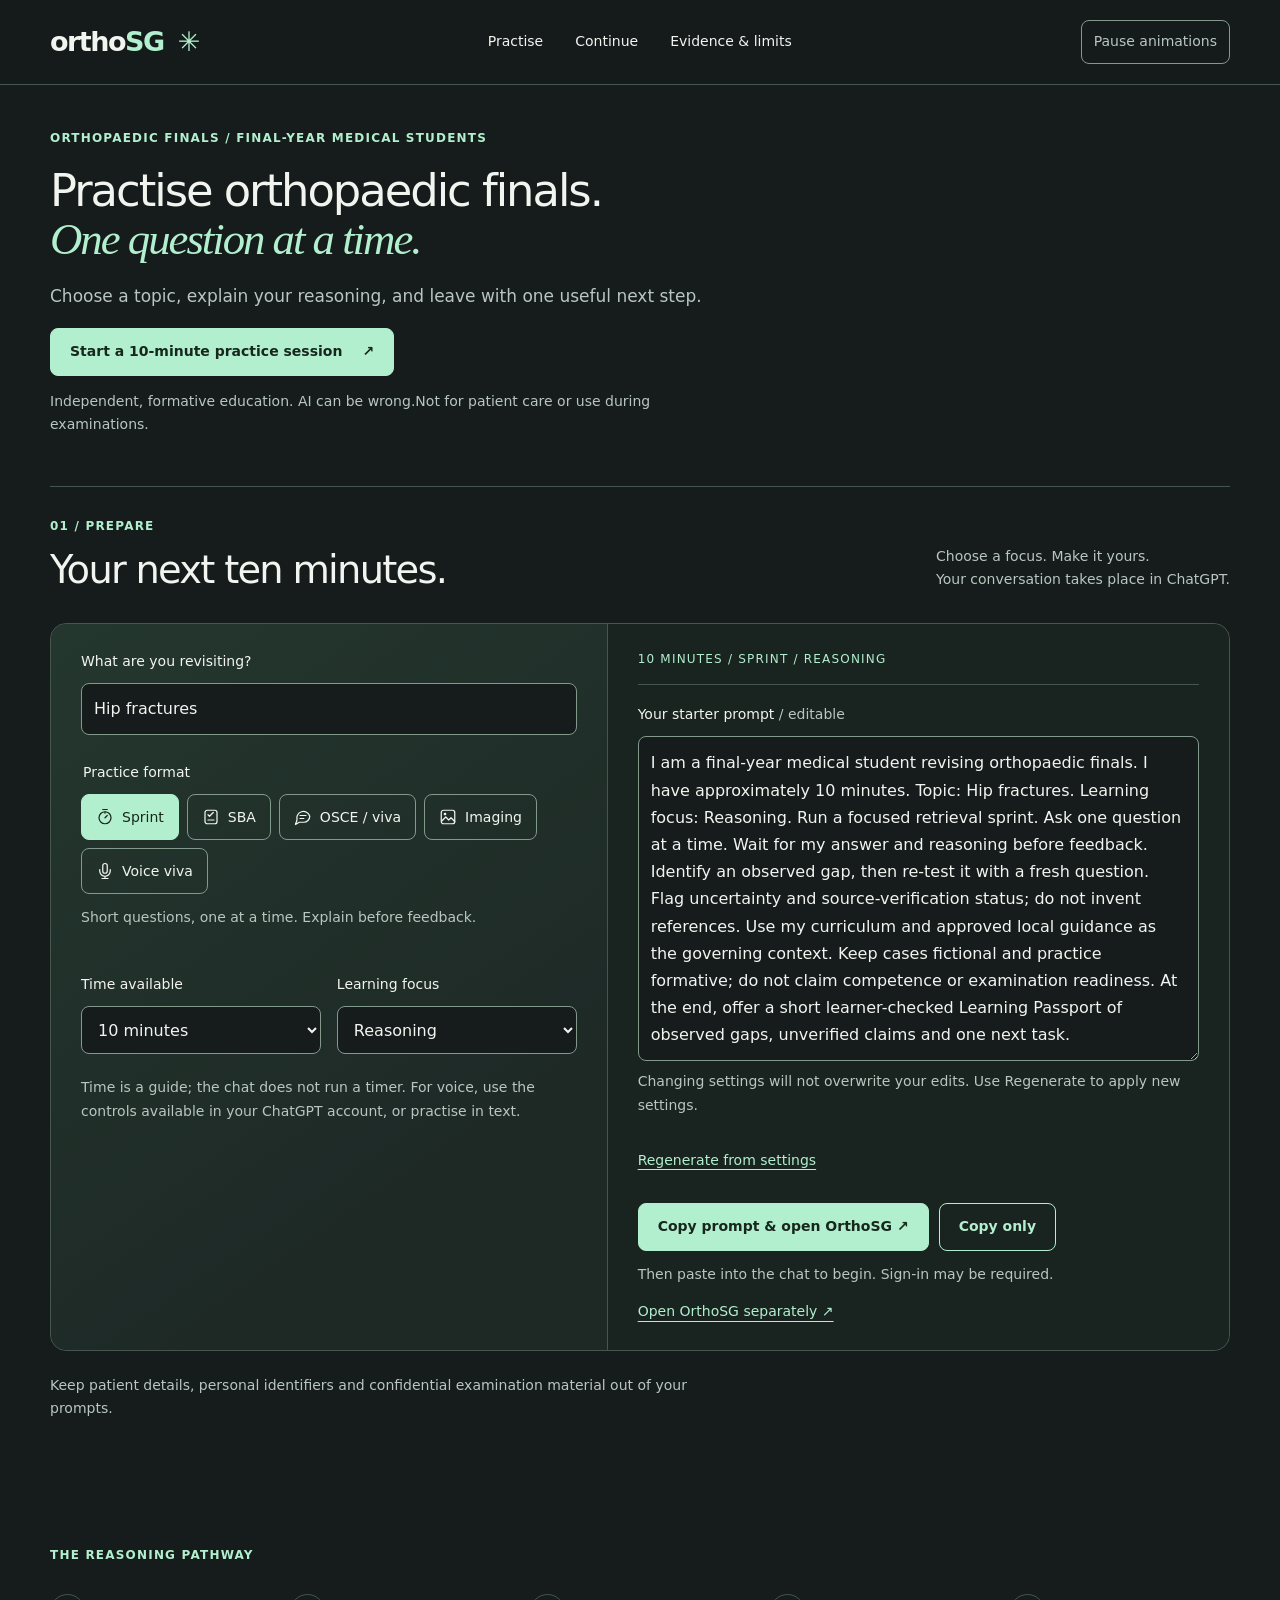
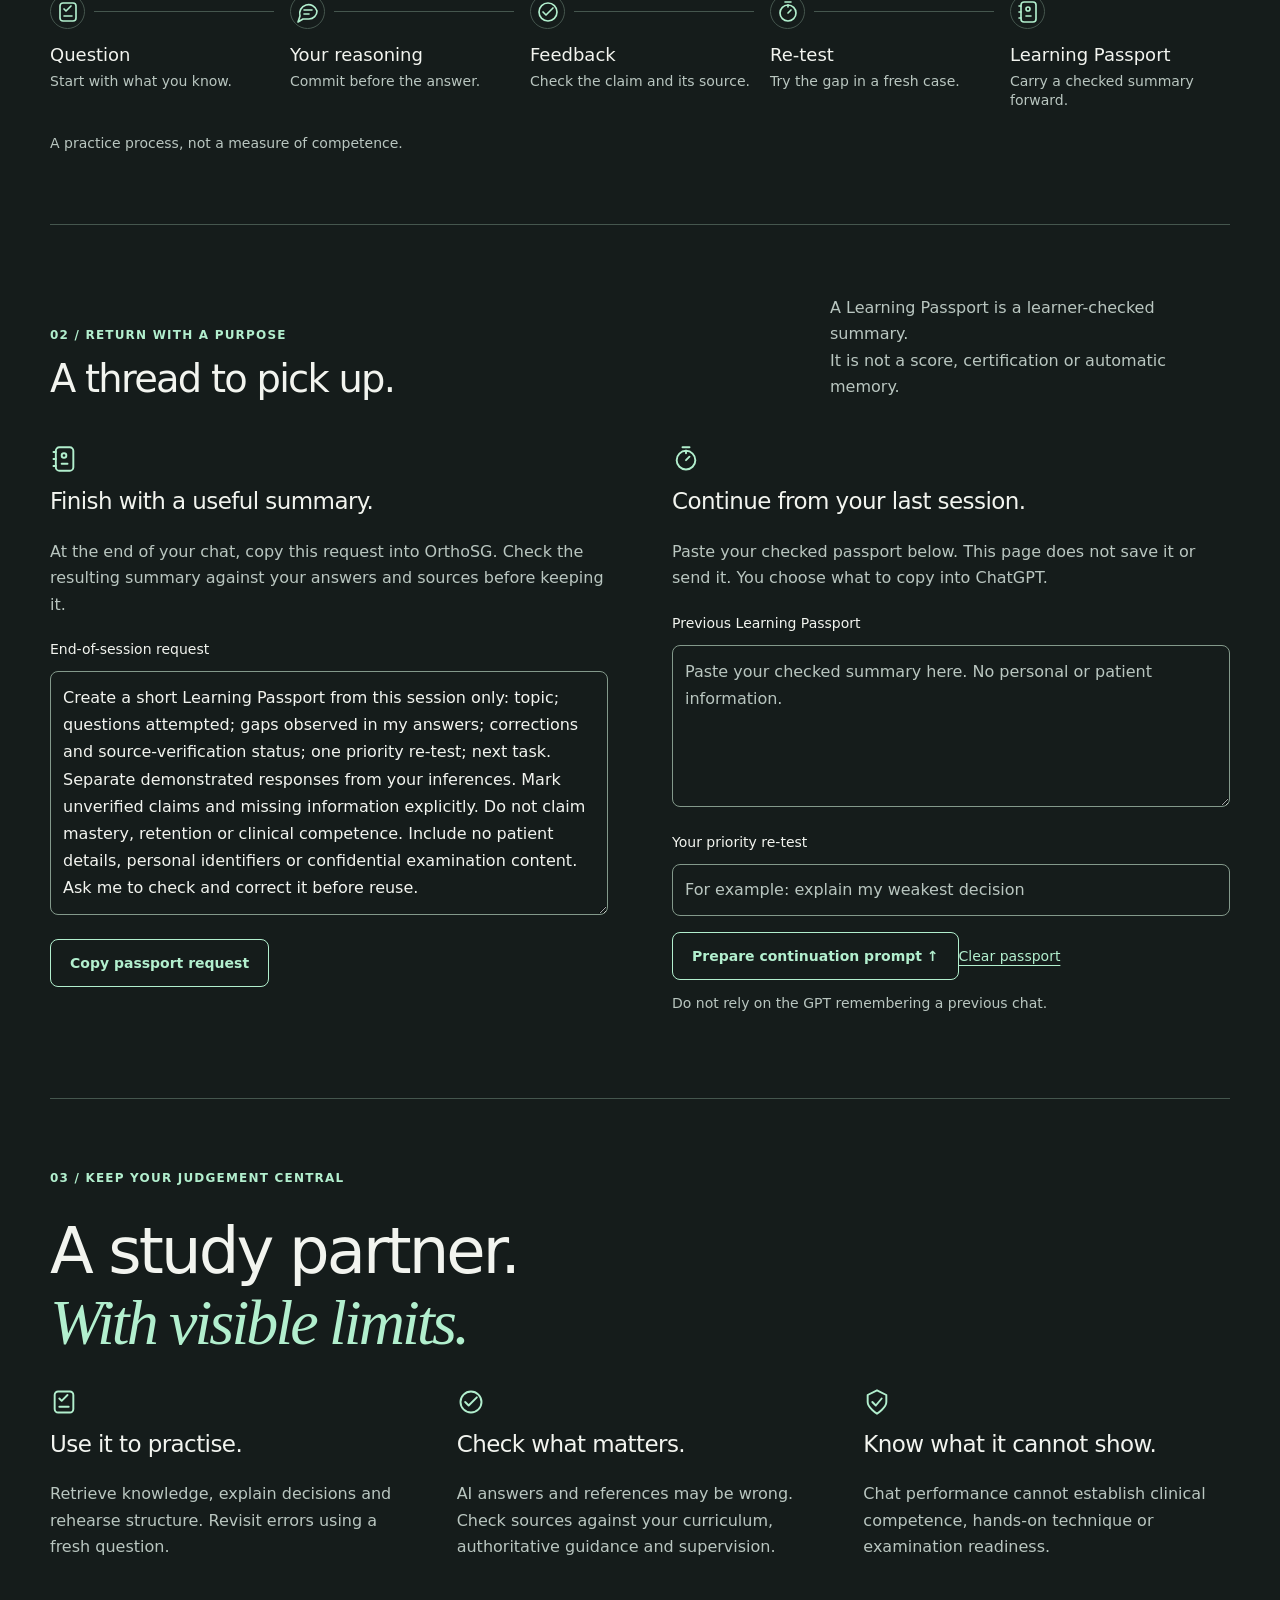
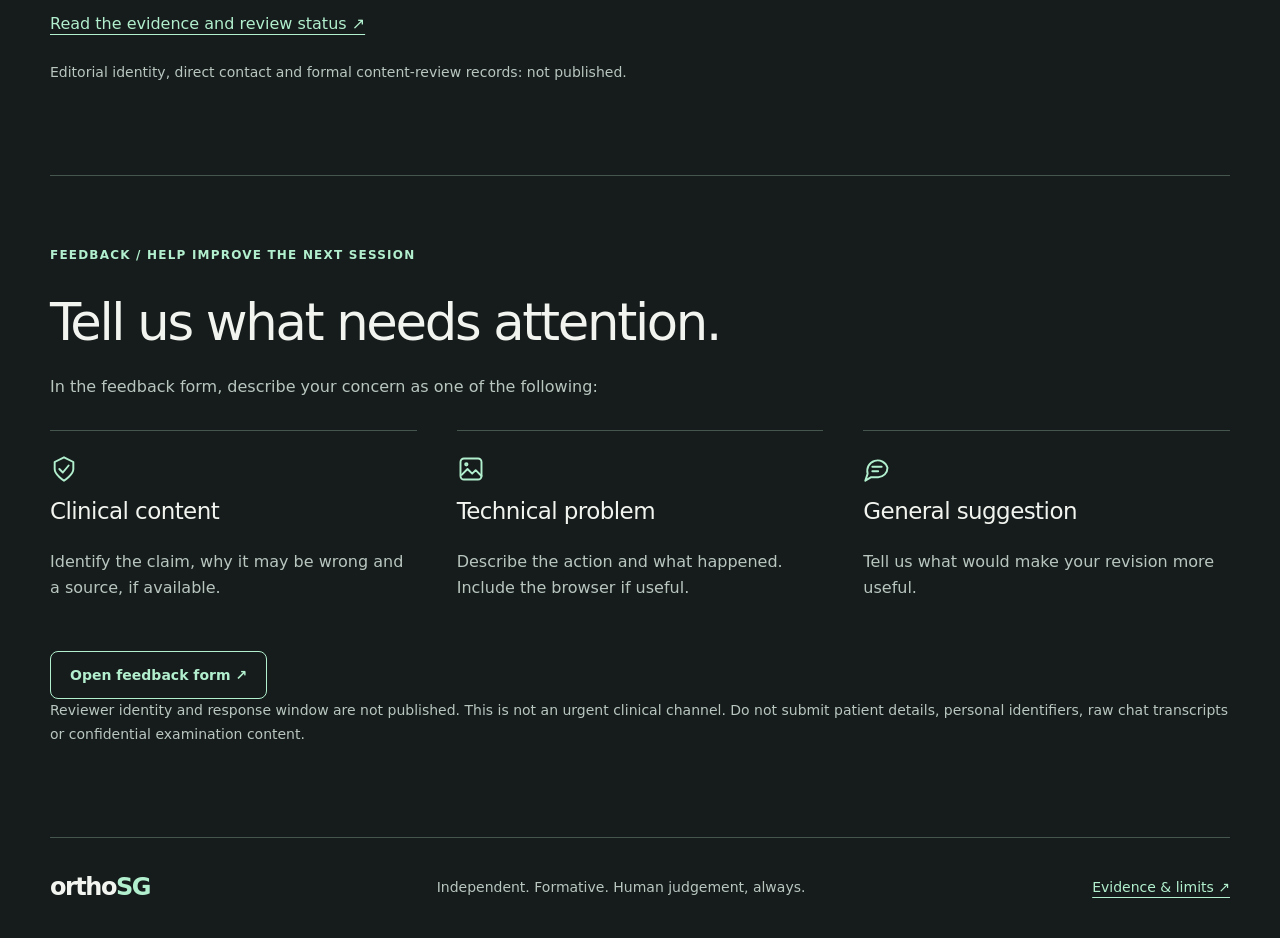
==== commit cf9431ee: "Refine OrthoSG practice launchpad" ====
--- a/index.html
+++ b/index.html
@@ -1,24 +1,6 @@
-<!doctype html>
-<html lang="en-GB">
-<head>
-  <meta charset="utf-8"><meta name="viewport" content="width=device-width,initial-scale=1">
-  <title>OrthoSG — Think clearly. Practise confidently.</title>
-  <meta name="description" content="Your orthopaedic finals revision companion. Practise SBAs, OSCEs, imaging and spoken vivas with OrthoSG GPT. Copy a prompt and start learning.">
-  <meta name="theme-color" content="#08090c">
-  <meta property="og:title" content="OrthoSG"><meta property="og:description" content="Orthopaedic revision, one conversation at a time."><meta property="og:type" content="website"><meta property="og:url" content="https://orthosg.github.io/"><meta property="og:image" content="https://orthosg.github.io/og.png">
-  <link rel="icon" href="https://orthosg.github.io/favicon.svg" type="image/svg+xml"><link rel="canonical" href="https://orthosg.github.io/"><link rel="stylesheet" href="styles.css"><link rel="stylesheet" href="starter.css"><script src="starter.js" defer></script>
-</head>
-<body class="redesign">
-<a class="skip" href="#main">Skip to content</a>
-<header><nav class="nav wrap" aria-label="Main navigation"><a class="brand" href="#">ortho<span>SG</span><i aria-hidden="true">✳</i></a><div class="nav-links"><a href="#start">How it works</a><a href="#prompts">Example prompts</a><a href="#about">About</a></div><a class="button small gpt" href="https://chatgpt.com/g/g-693972e764f481918076f012c25b08e0-ortho-exams-revision-assistant-for-final-year-v7-1">Open OrthoSG ↗</a></nav></header>
-<main id="main"><section class="intro-section wrap"><p class="eyebrow">FOR MEDICAL STUDENTS</p><h1>Practise orthopaedic finals.<br><span>One question at a time.</span></h1><p class="intro">Work through questions, rehearse a viva and identify what to revisit—with an AI study partner.</p>
-<div class="starter" id="practise"><div class="starter-heading"><span class="eyebrow">YOUR NEXT SESSION</span><span class="session-mark" aria-hidden="true">✳</span></div><h2>What would you like to practise?</h2><label for="topic">Topic</label><input id="topic" value="Hip fractures" maxlength="2000" autocomplete="off">
-<fieldset><legend>Practice format</legend><div class="modes"><label><input type="radio" name="mode" value="sprint" checked><span>10-minute sprint</span></label><label><input type="radio" name="mode" value="sba"><span>SBA practice</span></label><label><input type="radio" name="mode" value="osce"><span>OSCE / Viva</span></label></div></fieldset>
-<details id="settings"><summary>Optional settings</summary><label for="focus">Feedback focus</label><select id="focus"><option>Reasoning and knowledge gaps</option><option>Clear, structured explanations</option><option>Recall of key concepts</option></select></details>
-<details id="editor"><summary>Inspect and edit starter prompt</summary><label for="prompt">Your editable prompt</label><textarea id="prompt" rows="7">I am a medical student revising orthopaedic finals. Run a 10-minute sprint on hip fractures. Ask three questions, one at a time. Wait for my reasoning before feedback. Flag uncertainty and do not invent references.</textarea></details>
-<div class="handoff"><button id="copy-starter" class="button" type="button" disabled>Copy starter prompt</button><a id="open-chat" class="gpt" href="https://chatgpt.com/g/g-693972e764f481918076f012c25b08e0-ortho-exams-revision-assistant-for-final-year-v7-1">Open OrthoSG in ChatGPT ↗</a></div><p id="status" role="status" aria-live="polite">Copy your starter, then paste your prompt into the chat to begin.</p><p class="micro">Opens in ChatGPT. Sign-in may be required.</p><noscript><p>JavaScript is off. Expand the starter prompt, select and copy its text, then open OrthoSG. Customise your topic inside ChatGPT.</p></noscript></div>
-<p class="safety-line">Educational use only. Do not enter identifiable patient information.</p></section>
-<section class="cycle-section wrap" aria-labelledby="cycle-title"><div><p class="eyebrow">A SMALL LOOP. A USEFUL HABIT.</p><h2 id="cycle-title">Think it through.<br>Then try something fresh.</h2><p>Question → Your reasoning → Feedback → Fresh question.</p><p class="micro">Interactive illustration · not a real learner conversation.</p><div class="cycle-controls" aria-label="Illustration steps"><button type="button" data-step="0" aria-pressed="true">1. Question</button><button type="button" data-step="1" aria-pressed="false">2. Your reasoning</button><button type="button" data-step="2" aria-pressed="false">3. Feedback</button><button type="button" data-step="3" aria-pressed="false">4. Fresh question</button></div><button type="button" id="motion" aria-pressed="false">Pause 3D motion</button></div><div class="perspective"><div class="cycle-object" id="cycle-object"><div class="layer layer-back" aria-hidden="true"></div><div class="layer layer-mid" aria-hidden="true"></div><div class="layer layer-front"><span class="eyebrow" id="step-number">01 / QUESTION</span><span class="cycle-symbol" aria-hidden="true">?</span><h3 id="demo-title">Start with one question.</h3><p id="demo-copy">“Which part of this topic would you like to explain?”</p><span class="demo-foot">ILLUSTRATIVE REVISION CYCLE <span aria-hidden="true">↗</span></span></div></div><p class="micro">Choose a step to explore the cycle.</p></div><p class="sr-only" id="demo-status" role="status"></p></section>
-<section id="start" class="section wrap"><p class="eyebrow">HOW IT WORKS</p><h2>From a topic to a conversation.</h2><div class="steps"><article><span>01</span><h3>Choose a focus.</h3><p>Pick a topic and practice format. Adjust your starter if needed.</p></article><article><span>02</span><h3>Copy your starter and open OrthoSG.</h3><p>Paste it into ChatGPT. Your revision session takes place there.</p></article><article><span>03</span><h3>Answer, review, revisit.</h3><p>Explain your reasoning, review feedback and revisit a weak area. Verify important answers and references against authoritative sources.</p></article></div></section>
-<section id="prompts" class="section wrap"><p class="eyebrow">EXAMPLE PROMPTS</p><h2>Find a starting point.</h2><div class="example-list"><details><summary>Sprint<span>A focused ten minutes</span></summary><p class="example-text">I am a medical student revising for orthopaedic finals. I have 10 minutes. Run a sprint on hip fractures: ask three questions, one at a time. Wait for my answer, explain my biggest gap and finish with a short recap. Flag uncertainty and do not invent references.</p><button class="use-example" data-example="0" type="button" disabled>Use this prompt ↑</button></details><details><summary>SBA<span>Explain your choice</span></summary><p class="example-text">Give me five formative orthopaedic single best answer questions, one at a time. Hide the answer until I commit and explain my reasoning. Then explain each option and revisit my weakest topic with a new question.</p><button class="use-example" data-example="1" type="button" disabled>Use this prompt ↑</button></details><details><summary>OSCE<span>Rehearse your structure</span></summary><p class="example-text">Run a mock knee examination OSCE. Give me only the candidate task first. Wait until I say “done” before giving formative feedback on my sequence and explanation. Let me repeat the weakest section. Do not infer hands-on competence from my description.</p><button class="use-example" data-example="2" type="button" disabled>Use this prompt ↑</button></details><details><summary>Imaging<span>Practise a systematic read</span></summary><p class="example-text">Give me a fictional, text-described wrist X-ray case for finals revision. Guide me through a systematic read, asking one question at a time. Wait for my interpretation before explaining. Keep the case educational and clearly label it as fictional.</p><button class="use-example" data-example="3" type="button" disabled>Use this prompt ↑</button></details><details><summary>Voice viva<span>Say your reasoning aloud</span></summary><p class="example-text">Give me a five-minute orthopaedic viva in coach mode. Ask one short question at a time. Please wait until I say “done”. Then correct my biggest gap and test it in a different fictional case. Keep your responses brief.</p><button class="use-example" data-example="4" type="button" disabled>Use this prompt ↑</button></details><details><summary>Revision planning<span>Plan what to revisit</span></summary><p class="example-text">Help me plan seven days of orthopaedic revision with 20 minutes a day. First ask about my weak areas and learning objectives. Mix retrieval, cases and review. At the end of each session, give me a short revision summary to copy into my next chat.</p><button class="use-example" data-example="5" type="button" disabled>Use this prompt ↑</button></details></div></section>
-<section id="about" class="section wrap about-compact"><p class="eyebrow">ABOUT ORTHOSG</p><h2>A study partner.<br>Your judgement stays central.</h2><p>OrthoSG is an independent educational resource. AI can make mistakes. Practice is formative and does not establish clinical competence. This is not for patient-care decisions or use during examinations.</p><a href="about.html">About, evidence and review ↗</a><details><summary>Will my progress carry across chats?</summary><p>Do not rely on continuity. Ask for a summary, check it and copy it into your next conversation without personal or patient identifiers.</p></details><details><summary>Voice and account help</summary><p>If voice is available in your ChatGPT account, use the voice-viva prompt for spoken practice. Otherwise, use it in text. Check the available controls in ChatGPT; features and access can vary.</p></details><div class="feedback-inline"><h3>Help improve the next session.</h3><a class="button" href="https://forms.gle/eQ61Pxj2G6DMyGLh9">Share feedback ↗</a><p class="micro">Do not include patient-identifiable information.</p></div></section></main><footer class="wrap"><a class="brand" href="#">ortho<span>SG</span></a><p>© 2026 OrthoSG · Independent educational resource.</p><a href="#practise">Prepare a session ↑</a></footer></body></html>+<!doctype html><html lang="en-GB"><head><meta charset="utf-8"><meta name="viewport" content="width=device-width,initial-scale=1"><title>OrthoSG — One question at a time.</title><meta name="description" content="A focused orthopaedic finals revision launchpad for final-year medical students."><meta name="theme-color" content="#f5f5f7"><link rel="icon" href="favicon.svg" type="image/svg+xml"><link rel="canonical" href="https://orthosg.github.io/"><meta property="og:title" content="OrthoSG — One question at a time."><meta property="og:description" content="A focused orthopaedic finals revision launchpad for final-year medical students."><meta property="og:type" content="website"><meta property="og:url" content="https://orthosg.github.io/"><meta property="og:image" content="https://orthosg.github.io/og.png"><link rel="stylesheet" href="styles.css"></head><body><a class="skip" href="#main">Skip to content</a><header><nav class="wrap" aria-label="Main navigation"><a class="brand" href="index.html">ortho<span>SG</span><span aria-hidden="true">✳</span></a><div class="nav-links"><a href="index.html#practise">Practise</a><a href="index.html#passport">Continue</a><a href="about.html">Evidence &amp; limits</a></div><button id="motion-toggle" class="motion-toggle" type="button" aria-pressed="false" hidden>Pause animations</button></nav></header>
+<main id="main"><section class="hero wrap"><div><p class="eyebrow">ORTHOPAEDIC FINALS / FINAL-YEAR MEDICAL STUDENTS</p><h1>Practise orthopaedic finals.<br><em>One question at a time.</em></h1><p class="intro">Choose a topic, explain your reasoning, and leave with one useful next step.</p><a class="button" href="#practise">Start a 10-minute practice session <span aria-hidden="true">↗</span></a><p class="safety">Independent, formative education. AI can be wrong.<br>Not for patient care or use during examinations.</p></div></section>
+<section class="section wrap" id="practise"><div class="section-title"><div><p class="eyebrow">01 / PREPARE</p><h2>Your next ten minutes.</h2></div><p>Choose a focus. Make it yours.<br>Your conversation takes place in ChatGPT.</p></div><div class="launcher"><div class="controls"><label for="topic">What are you revisiting?</label><input id="topic" maxlength="2000" value="Hip fractures" autocomplete="off" list="topic-options"><datalist id="topic-options"><option value="Hip fractures"><option value="Paediatric limp"><option value="Acute compartment syndrome"><option value="Knee examination"><option value="Back pain"><option value="Distal radius fractures"></datalist><fieldset><legend>Practice format</legend><div class="modes"><label><input type="radio" name="mode" value="sprint" checked><span><svg class="icon" viewBox="0 0 24 24" fill="none" stroke="currentColor" stroke-width="1.65" stroke-linecap="round" stroke-linejoin="round" aria-hidden="true" focusable="false"><circle cx="12" cy="13" r="8"/><path d="M9 2h6m-3 3v2m0 6 3-3"/></svg>Sprint</span></label><label><input type="radio" name="mode" value="sba" ><span><svg class="icon" viewBox="0 0 24 24" fill="none" stroke="currentColor" stroke-width="1.65" stroke-linecap="round" stroke-linejoin="round" aria-hidden="true" focusable="false"><rect x="4" y="3" width="16" height="18" rx="3"/><path d="m8 9 2 2 5-5M8 16h8"/></svg>SBA</span></label><label><input type="radio" name="mode" value="osce" ><span><svg class="icon" viewBox="0 0 24 24" fill="none" stroke="currentColor" stroke-width="1.65" stroke-linecap="round" stroke-linejoin="round" aria-hidden="true" focusable="false"><path d="M21 11a8 8 0 0 1-8 8H7l-5 3 2-6a8 8 0 1 1 17-5Z"/><path d="M8 10h8m-8 4h5"/></svg>OSCE / viva</span></label><label><input type="radio" name="mode" value="imaging" ><span><svg class="icon" viewBox="0 0 24 24" fill="none" stroke="currentColor" stroke-width="1.65" stroke-linecap="round" stroke-linejoin="round" aria-hidden="true" focusable="false"><rect x="3" y="3" width="18" height="18" rx="3"/><circle cx="8" cy="8" r="1"/><path d="m4 17 5-5 4 4 3-3 5 5"/></svg>Imaging</span></label><label><input type="radio" name="mode" value="voice" ><span><svg class="icon" viewBox="0 0 24 24" fill="none" stroke="currentColor" stroke-width="1.65" stroke-linecap="round" stroke-linejoin="round" aria-hidden="true" focusable="false"><rect x="9" y="2" width="6" height="13" rx="3"/><path d="M5 10v2a7 7 0 0 0 14 0v-2m-7 9v3m-4 0h8"/></svg>Voice viva</span></label></div><p id="mode-hint" class="micro mode-hint" aria-live="polite">Short questions, one at a time. Explain before feedback.</p></fieldset><div class="two"><div><label for="duration">Time available</label><select id="duration"><option value="5">5 minutes</option><option value="10" selected>10 minutes</option><option value="20">20 minutes</option></select></div><div><label for="focus">Learning focus</label><select id="focus"><option>Recall</option><option selected>Reasoning</option><option>Structure</option><option>Weak-area repair</option></select></div></div><p class="micro">Time is a guide; the chat does not run a timer. For voice, use the controls available in your ChatGPT account, or practise in text.</p></div><div class="prompt-panel"><p class="session-label" id="session-summary">10 minutes / Sprint / Reasoning</p><label for="prompt">Your starter prompt <span class="micro">/ editable</span></label><textarea id="prompt" rows="11">I am a final-year medical student revising orthopaedic finals. Run a 10-minute sprint on hip fractures. Ask one question at a time and wait for my reasoning before feedback. Re-test a gap with a fresh question. Flag uncertainty and do not invent references. This is formative practice, not a competence assessment.</textarea><p class="micro">Changing settings will not overwrite your edits. Use Regenerate to apply new settings.</p><button class="text-button" id="regenerate" type="button" disabled>Regenerate from settings</button><div class="actions"><button class="button" id="launch" type="button" disabled>Copy prompt &amp; open OrthoSG ↗</button><button class="secondary" id="copy" type="button" disabled>Copy only</button></div><p id="status" role="status">Then paste into the chat to begin. Sign-in may be required.</p><a id="open-chat" href="https://chatgpt.com/g/g-693972e764f481918076f012c25b08e0-ortho-exams-revision-assistant-for-final-year-v7-1" target="_blank" rel="noopener noreferrer">Open OrthoSG separately ↗</a><noscript><p>JavaScript is off. Select and copy the starter above, open OrthoSG and adjust the topic in the chat. Passport tools need JavaScript.</p></noscript></div></div><p class="safety">Keep patient details, personal identifiers and confidential examination material out of your prompts.</p></section>
+<section class="learning-flow wrap" aria-label="How learning works"><aside class="pathway" aria-label="Your practice journey"><p class="eyebrow">THE REASONING PATHWAY</p><ol><li><span><svg class="icon" viewBox="0 0 24 24" fill="none" stroke="currentColor" stroke-width="1.65" stroke-linecap="round" stroke-linejoin="round" aria-hidden="true" focusable="false"><rect x="4" y="3" width="16" height="18" rx="3"/><path d="m8 9 2 2 5-5M8 16h8"/></svg></span><div>Question<small>Start with what you know.</small></div></li><li><span><svg class="icon" viewBox="0 0 24 24" fill="none" stroke="currentColor" stroke-width="1.65" stroke-linecap="round" stroke-linejoin="round" aria-hidden="true" focusable="false"><path d="M21 11a8 8 0 0 1-8 8H7l-5 3 2-6a8 8 0 1 1 17-5Z"/><path d="M8 10h8m-8 4h5"/></svg></span><div>Your reasoning<small>Commit before the answer.</small></div></li><li><span><svg class="icon" viewBox="0 0 24 24" fill="none" stroke="currentColor" stroke-width="1.65" stroke-linecap="round" stroke-linejoin="round" aria-hidden="true" focusable="false"><circle cx="12" cy="12" r="9"/><path d="m7 12 3 3 7-7"/></svg></span><div>Feedback<small>Check the claim and its source.</small></div></li><li><span><svg class="icon" viewBox="0 0 24 24" fill="none" stroke="currentColor" stroke-width="1.65" stroke-linecap="round" stroke-linejoin="round" aria-hidden="true" focusable="false"><circle cx="12" cy="13" r="8"/><path d="M9 2h6m-3 3v2m0 6 3-3"/></svg></span><div>Re-test<small>Try the gap in a fresh case.</small></div></li><li><span><svg class="icon" viewBox="0 0 24 24" fill="none" stroke="currentColor" stroke-width="1.65" stroke-linecap="round" stroke-linejoin="round" aria-hidden="true" focusable="false"><rect x="5" y="2" width="15" height="20" rx="3"/><path d="M5 6H3m2 6H3m2 6H3m7-2h5"/><circle cx="12" cy="9" r="2"/></svg></span><div>Learning Passport<small>Carry a checked summary forward.</small></div></li></ol><p class="micro">A practice process, not a measure of competence.</p></aside></section><section class="section wrap" id="passport"><div class="section-title"><div><p class="eyebrow">02 / RETURN WITH A PURPOSE</p><h2>A thread to pick up.</h2></div><p>A Learning Passport is a learner-checked summary.<br>It is not a score, certification or automatic memory.</p></div><div class="passport-grid"><article><svg class="icon" viewBox="0 0 24 24" fill="none" stroke="currentColor" stroke-width="1.65" stroke-linecap="round" stroke-linejoin="round" aria-hidden="true" focusable="false"><rect x="5" y="2" width="15" height="20" rx="3"/><path d="M5 6H3m2 6H3m2 6H3m7-2h5"/><circle cx="12" cy="9" r="2"/></svg><h3>Finish with a useful summary.</h3><p>At the end of your chat, copy this request into OrthoSG. Check the resulting summary against your answers and sources before keeping it.</p><label for="passport-request">End-of-session request</label><textarea id="passport-request" rows="8" readonly>Create a short Learning Passport from this session only: topic; questions attempted; gaps observed in my answers; corrections and source-verification status; one priority re-test; next task. Separate demonstrated responses from your inferences. Mark unverified claims and missing information explicitly. Do not claim mastery, retention or clinical competence. Include no patient details, personal identifiers or confidential examination content. Ask me to check and correct it before reuse.</textarea><button class="secondary" id="copy-passport" type="button" disabled>Copy passport request</button><p id="passport-status" role="status"></p></article><article><svg class="icon" viewBox="0 0 24 24" fill="none" stroke="currentColor" stroke-width="1.65" stroke-linecap="round" stroke-linejoin="round" aria-hidden="true" focusable="false"><circle cx="12" cy="13" r="8"/><path d="M9 2h6m-3 3v2m0 6 3-3"/></svg><h3>Continue from your last session.</h3><p>Paste your checked passport below. This page does not save it or send it. You choose what to copy into ChatGPT.</p><label for="previous">Previous Learning Passport</label><textarea id="previous" rows="5" maxlength="8000" placeholder="Paste your checked summary here. No personal or patient information."></textarea><label for="retest">Your priority re-test</label><input id="retest" maxlength="500" placeholder="For example: explain my weakest decision"><button class="secondary" id="resume" type="button" disabled>Prepare continuation prompt ↑</button><button class="text-button" id="clear-passport" type="button" disabled>Clear passport</button><p id="resume-status" role="status">Do not rely on the GPT remembering a previous chat.</p></article></div></section>
+<section class="section wrap trust"><p class="eyebrow">03 / KEEP YOUR JUDGEMENT CENTRAL</p><h2>A study partner.<br><em>With visible limits.</em></h2><div class="three"><article><svg class="icon" viewBox="0 0 24 24" fill="none" stroke="currentColor" stroke-width="1.65" stroke-linecap="round" stroke-linejoin="round" aria-hidden="true" focusable="false"><rect x="4" y="3" width="16" height="18" rx="3"/><path d="m8 9 2 2 5-5M8 16h8"/></svg><h3>Use it to practise.</h3><p>Retrieve knowledge, explain decisions and rehearse structure. Revisit errors using a fresh question.</p></article><article><svg class="icon" viewBox="0 0 24 24" fill="none" stroke="currentColor" stroke-width="1.65" stroke-linecap="round" stroke-linejoin="round" aria-hidden="true" focusable="false"><circle cx="12" cy="12" r="9"/><path d="m7 12 3 3 7-7"/></svg><h3>Check what matters.</h3><p>AI answers and references may be wrong. Check sources against your curriculum, authoritative guidance and supervision.</p></article><article><svg class="icon" viewBox="0 0 24 24" fill="none" stroke="currentColor" stroke-width="1.65" stroke-linecap="round" stroke-linejoin="round" aria-hidden="true" focusable="false"><path d="m12 2 8 4v6c0 5-8 10-8 10S4 17 4 12V6Z"/><path d="m8 12 3 3 5-6"/></svg><h3>Know what it cannot show.</h3><p>Chat performance cannot establish clinical competence, hands-on technique or examination readiness.</p></article></div><a href="about.html">Read the evidence and review status ↗</a><p class="micro">Editorial identity, direct contact and formal content-review records: not published.</p></section>
+<section class="section wrap" id="feedback"><p class="eyebrow">FEEDBACK / HELP IMPROVE THE NEXT SESSION</p><h2>Tell us what needs attention.</h2><p>In the feedback form, describe your concern as one of the following:</p><div class="three reporting"><article><svg class="icon" viewBox="0 0 24 24" fill="none" stroke="currentColor" stroke-width="1.65" stroke-linecap="round" stroke-linejoin="round" aria-hidden="true" focusable="false"><path d="m12 2 8 4v6c0 5-8 10-8 10S4 17 4 12V6Z"/><path d="m8 12 3 3 5-6"/></svg><h3>Clinical content</h3><p>Identify the claim, why it may be wrong and a source, if available.</p></article><article><svg class="icon" viewBox="0 0 24 24" fill="none" stroke="currentColor" stroke-width="1.65" stroke-linecap="round" stroke-linejoin="round" aria-hidden="true" focusable="false"><rect x="3" y="3" width="18" height="18" rx="3"/><circle cx="8" cy="8" r="1"/><path d="m4 17 5-5 4 4 3-3 5 5"/></svg><h3>Technical problem</h3><p>Describe the action and what happened. Include the browser if useful.</p></article><article><svg class="icon" viewBox="0 0 24 24" fill="none" stroke="currentColor" stroke-width="1.65" stroke-linecap="round" stroke-linejoin="round" aria-hidden="true" focusable="false"><path d="M21 11a8 8 0 0 1-8 8H7l-5 3 2-6a8 8 0 1 1 17-5Z"/><path d="M8 10h8m-8 4h5"/></svg><h3>General suggestion</h3><p>Tell us what would make your revision more useful.</p></article></div><a class="secondary" href="https://forms.gle/eQ61Pxj2G6DMyGLh9" target="_blank" rel="noopener noreferrer">Open feedback form ↗</a><p class="micro">Reviewer identity and response window are not published. This is not an urgent clinical channel. Do not submit patient details, personal identifiers, raw chat transcripts or confidential examination content.</p></section></main><footer class="wrap"><a class="brand" href="index.html">ortho<span>SG</span></a><p>Independent. Formative. Human judgement, always.</p><a href="about.html">Evidence &amp; limits ↗</a></footer><script src="starter.js" defer></script><script src="motion.js" defer></script></body></html>
--- a/styles.css
+++ b/styles.css
@@ -1,13 +1,43 @@
-:root{color-scheme:dark;--bg:#08090c;--panel:#121418;--text:#f4f5f7;--muted:#a3a8b4;--mint:#a4f5d4;--line:#292c32}*{box-sizing:border-box}html{scroll-behavior:smooth;scroll-padding-top:90px}body{margin:0;background:var(--bg);color:var(--text);font-family:Inter,-apple-system,BlinkMacSystemFont,"Segoe UI",sans-serif;-webkit-font-smoothing:antialiased}a{color:inherit;text-decoration:none}button{font:inherit;cursor:pointer}button,a,summary{-webkit-tap-highlight-color:transparent}a:focus-visible,button:focus-visible,summary:focus-visible{outline:2px solid var(--mint);outline-offset:6px}a:hover{color:var(--mint)}.wrap{width:min(1200px,calc(100% - 80px));margin-inline:auto}.skip{position:fixed;left:20px;top:-70px;padding:15px;background:var(--mint);color:#08090c;z-index:100}.skip:focus{top:10px}header{position:sticky;top:0;z-index:20;background:#08090ce8;backdrop-filter:blur(20px);border-bottom:1px solid #ffffff12}.nav{height:78px;display:flex;align-items:center;justify-content:space-between;gap:25px}.brand{font-size:25px;font-weight:740;letter-spacing:-1.3px;display:flex;align-items:center}.brand span{color:var(--mint)}.brand i{font-size:26px;font-style:normal;margin-left:12px;color:var(--mint)}.nav-links{display:flex;gap:32px;font-size:12px;color:#bbc0c9}.button{display:inline-flex;align-items:center;justify-content:center;gap:25px;padding:17px 24px;border-radius:30px;background:var(--mint);color:#07140f;font-size:13px;font-weight:650;transition:transform .25s,background .25s}.button:hover{background:#d0ffe9;color:#07140f;transform:translateY(-3px)}.button.small{padding:11px 19px;font-size:11px}.hero{min-height:780px;position:relative;display:grid;grid-template-columns:1.2fr 1fr;align-items:center;gap:10px;padding-top:55px;padding-bottom:120px}.eyebrow{font-size:10px;line-height:1.7;letter-spacing:2.3px;font-weight:600;color:var(--mint);margin:0 0 27px}.dot{display:inline-block;width:6px;height:6px;border-radius:50%;background:var(--mint);margin-right:7px;box-shadow:0 0 18px #a4f5d4}h1{font-size:clamp(48px,5.5vw,79px);line-height:1.05;letter-spacing:-4.8px;margin:0 0 26px;font-weight:650}.gradient{background:linear-gradient(105deg,#e4fff2,#91eacb 50%,#8aaefb);background-clip:text;-webkit-background-clip:text;color:transparent}.intro{font-size:19px;line-height:1.6;color:var(--muted)}.actions{display:flex;align-items:center;gap:27px;margin:30px 0 18px}.text-link{font-size:13px;color:var(--mint);line-height:1.7}.micro{font-size:11px;line-height:1.8;color:var(--muted)}.hero-bottom{position:absolute;bottom:35px;left:0;right:0;display:flex;align-items:center;gap:24px;border-top:1px solid var(--line);padding-top:23px;color:var(--muted);font-size:10px}.hero-bottom>span{letter-spacing:1.8px;margin-right:auto}.hero-bottom button{border:1px solid var(--line);background:none;color:var(--muted);border-radius:20px;padding:8px 12px;font-size:10px}.scene{position:relative;height:500px;perspective:1100px;display:grid;place-items:center;isolation:isolate}.halo{position:absolute;inset:8%;background:radial-gradient(ellipse,#5eddb52b,transparent 65%);filter:blur(30px);z-index:-1}.deck{height:350px;width:270px;position:relative;transform-style:preserve-3d;transform:rotateY(-23deg) rotateX(12deg) rotateZ(8deg);animation:levitate 9s ease-in-out infinite}.study-card{position:absolute;inset:0;border:1px solid #6c8d846e;border-radius:23px;padding:25px;background:linear-gradient(140deg,#263c39,#131c20 45%,#131824);box-shadow:0 25px 75px #0008;backface-visibility:hidden}.study-card.back{transform:translate3d(76px,-48px,-100px);background:linear-gradient(140deg,#303d4e,#11151d)}.study-card.middle{transform:translate3d(38px,-24px,-50px);background:linear-gradient(140deg,#2b4843,#101e1b)}.card-label{font-size:8px;letter-spacing:1.6px;color:#bbcfc8}.card-top,.card-bottom{display:flex;justify-content:space-between;align-items:center}.spark{font-size:22px;color:var(--mint)}.study-card strong{display:block;font-size:23px;letter-spacing:-.7px;font-weight:550;line-height:1.25}.study-card.back strong,.study-card.middle strong{margin-top:35px}.skeleton-line{width:90%;height:5px;background:#8ac3b43b;border-radius:4px;margin-top:20px}.skeleton-line.short{width:60%;margin-top:10px}.card-bottom{border-top:1px solid #ffffff21;margin-top:22px;padding-top:15px;font-size:7px;letter-spacing:1.5px;color:#b3c8bf}.card-bottom>span:last-child{font-size:17px}.joint{height:150px;position:relative;margin:5px 0 8px;filter:drop-shadow(0 0 15px #a4f5d443)}.bone{position:absolute;width:31px;height:62px;background:linear-gradient(90deg,#54766e,#daf8eb 46%,#658f82);left:calc(50% - 15px)}.bone:before,.bone:after{content:"";position:absolute;width:33px;height:30px;border-radius:50%;background:linear-gradient(130deg,#d9f3e7,#507c6e);bottom:-6px}.bone:before{left:-13px}.bone:after{right:-13px}.bone-top{top:0;border-radius:12px 12px 5px 5px;transform:rotate(-9deg)}.bone-bottom{bottom:0;transform:rotate(186deg);border-radius:12px 12px 5px 5px}.joint-line{position:absolute;top:73px;left:calc(50% - 31px);height:2px;width:63px;background:var(--mint);box-shadow:0 0 15px var(--mint)}.orbit{position:absolute;left:4%;top:10%;width:95%;height:80%;border:1px solid #a4f5d416;border-radius:50%;transform:rotate(-35deg)}.orbit-two{transform:rotate(35deg);width:76%;left:14%;height:100%;top:0}.floating-label{position:absolute;bottom:14px;right:40px;padding:12px 18px;border:1px solid #ffffff24;border-radius:30px;background:#151b1ad9;color:#bdd8cc;font-size:10px;backdrop-filter:blur(15px)}@keyframes levitate{0%,100%{transform:translateY(0) rotateY(-23deg) rotateX(12deg) rotateZ(8deg)}50%{transform:translateY(-18px) rotateY(-12deg) rotateX(7deg) rotateZ(4deg)}}.statement{padding:120px 0 130px;max-width:930px}.scroll-copy{font-size:clamp(35px,4.5vw,62px);line-height:1.2;letter-spacing:-2.4px}.scroll-copy span{transition:color .4s}.motion-enabled .scroll-copy span{color:#525863}.motion-enabled .scroll-copy span.lit{color:var(--text)}.section-note{font-size:17px;color:var(--muted);line-height:1.7;max-width:540px;margin-top:35px}.section{padding-block:100px}h2{font-size:clamp(35px,4.1vw,56px);letter-spacing:-2.5px;line-height:1.12;margin:0;font-weight:600}h3{font-size:23px;letter-spacing:-.65px;line-height:1.25;font-weight:550}.section-head{display:flex;justify-content:space-between;align-items:flex-end;gap:30px;margin-bottom:48px}.section-head>p{font-size:14px;line-height:1.8;color:var(--muted)}.cap-grid{display:grid;grid-template-columns:repeat(2,1fr);gap:18px}.feature{min-height:325px;padding:32px;border:1px solid var(--line);border-radius:24px;background:linear-gradient(140deg,#16191e,#101115);position:relative;overflow:hidden}.feature-main{background:radial-gradient(ellipse at 75% 20%,#194337aa,transparent 70%),#101715}.number{font-size:9px;letter-spacing:1.8px;color:#a9b9b4}.feature p{font-size:14px;line-height:1.8;color:var(--muted);max-width:440px}.feature a{font-size:12px;color:var(--mint)}.feature h3{margin:16px 0 10px}.feature-symbol{font-size:67px;height:85px;color:#b9b4e9;font-family:Georgia,serif;margin-top:20px}.feature-symbol.mint{color:var(--mint)}.mini-choices{display:flex;gap:12px;height:95px;align-items:center;margin-top:14px}.mini-choices span{display:flex;align-items:center;justify-content:space-between;width:57px;height:40px;border:1px solid #52655c;border-radius:8px;padding:12px;font-size:12px;color:#a8bdb5}.mini-choices .selected{background:#a4f5d421;border-color:var(--mint);color:var(--mint);width:100px}.scan-icon{margin-top:25px;border:1px solid #8dace0;width:65px;height:65px;border-radius:12px;display:grid;place-items:center;background:repeating-linear-gradient(0deg,transparent 0 7px,#94b0de12 8px)}.scan-icon span{font-size:45px;color:#a4c7ff;font-weight:200}.safety{max-width:820px;margin-top:25px}.start-section{background:#101216}.steps{display:grid;grid-template-columns:repeat(3,1fr);gap:45px;margin-top:65px}.steps article>span{font-size:42px;font-weight:300;color:#738079;letter-spacing:-2px}.steps p{font-size:14px;line-height:1.85;color:var(--muted);min-height:103px}.prompt-grid{display:grid;grid-template-columns:1fr 1fr;gap:18px}.prompt-card{padding:30px;border:1px solid var(--line);border-radius:20px;background:var(--panel)}.prompt-card>div{display:flex;justify-content:space-between;align-items:center;gap:12px}.tag{font-size:9px;letter-spacing:1.5px;color:var(--mint)}.copy{background:#21262a;color:#dae6df;border:1px solid #3a4440;padding:9px 14px;border-radius:20px;font-size:11px;min-width:80px}.copy:hover{background:#35453c}.prompt-card h3{font-size:20px;margin-top:27px}.prompt-text{font-size:14px;line-height:1.85;color:var(--muted);user-select:text}.copy-status{min-height:25px;font-size:12px;color:var(--mint);margin-top:22px}.voice-section{background:radial-gradient(ellipse at 80% 30%,#29304e35,transparent 55%),#0f1117;border-block:1px solid #ffffff0c}.voice-grid{display:grid;grid-template-columns:1fr 1fr;align-items:center;gap:85px}.voice-grid>div>p:not(.eyebrow):not(.intro){font-size:14px;line-height:1.85;color:var(--muted)}.voice-demo{text-align:center;padding:55px 25px;border:1px solid #424c6555;border-radius:35px;background:linear-gradient(145deg,#252b3b70,#11151e);box-shadow:0 30px 100px #0004}.waveform{height:95px;display:flex;align-items:center;justify-content:center;gap:5px;margin-top:30px}.waveform i{width:4px;border-radius:9px;background:linear-gradient(#b4ddfa,#ad9bd6);height:var(--h);animation:wave 1.5s ease-in-out infinite alternate;animation-delay:var(--delay)}@keyframes wave{to{transform:scaleY(.35);opacity:.55}}blockquote{font-size:30px;font-weight:500;letter-spacing:-1px;line-height:1.35;margin:25px 0}.voice-chips{display:flex;justify-content:center;flex-wrap:wrap;gap:8px;margin:27px 0}.voice-chips span{border:1px solid #434959;border-radius:20px;padding:8px 12px;font-size:10px;color:#c3c6d3}.voice-notes{display:grid;grid-template-columns:1fr 1fr;gap:70px;margin-top:60px}.voice-notes p{font-size:12px;line-height:1.9;color:var(--muted)}.voice-notes strong{color:#e2e5ed}.voice-notes a{color:var(--mint)}.faq-section{display:grid;grid-template-columns:1fr 1.2fr;gap:25px 65px}.faq-section>.eyebrow{grid-column:1/-1;margin-bottom:0}.faqs details{border-bottom:1px solid var(--line);padding:22px 0}.faqs details:first-child{padding-top:8px}summary{cursor:pointer;font-size:15px;line-height:1.6;padding-right:15px}.faqs p{font-size:13px;line-height:1.9;color:var(--muted)}.feedback{text-align:center;padding:85px 20px 95px;border:1px solid #38524770;border-radius:32px;background:radial-gradient(ellipse at 50% 100%,#254e3b55,transparent 70%),#111715;margin-bottom:85px}.feedback>p:not(.eyebrow):not(.micro){font-size:17px;line-height:1.7;color:var(--muted);margin:25px 0}.feedback .micro{margin-top:22px}footer{border-top:1px solid var(--line);padding-block:30px;display:flex;gap:35px;align-items:center}footer p{font-size:10px;line-height:1.8;color:var(--muted)}footer>a:last-child{margin-left:auto;font-size:12px;color:var(--mint)}.paused *,body.paused .deck{animation-play-state:paused!important}.paused .scroll-copy span{color:var(--text)}@media(min-width:1500px){.hero{min-height:850px}}@media(max-width:1050px){h1{letter-spacing:-3px}.hero{grid-template-columns:1.2fr 1fr}.scene{transform:scale(.85)}.actions{gap:18px;flex-wrap:wrap}.voice-grid{gap:40px}.steps{gap:25px}}@media(max-width:900px){.wrap{width:calc(100% - 40px)}.nav{height:68px;gap:12px}.nav-links{gap:15px}.nav-links a{font-size:10px}.nav-links a:nth-child(2){display:none}.brand{font-size:22px}.brand i{display:none}.button.small{padding:10px 13px;font-size:10px}.hero{grid-template-columns:1fr;padding-top:65px;padding-bottom:85px;gap:0}.hero-copy{position:relative;z-index:2}h1{font-size:clamp(45px,8.5vw,64px);letter-spacing:-2.8px}.intro{font-size:17px}.eyebrow{font-size:8px;letter-spacing:1.7px}.scene{height:420px;transform:scale(.9);margin-top:15px}.hero-bottom>span{display:none}.hero-bottom{font-size:9px;justify-content:space-between}.statement{padding:85px 0}.scroll-copy{font-size:36px;letter-spacing:-1.5px}.section{padding-block:70px}.section-head{display:block;margin-bottom:30px}.section-head>p{margin-top:25px}.cap-grid,.prompt-grid,.steps,.voice-grid,.voice-notes,.faq-section{grid-template-columns:1fr}.feature{min-height:300px}.steps{gap:35px;margin-top:40px}.steps p{min-height:0}.voice-grid{gap:45px}.voice-notes{gap:8px;margin-top:35px}.faq-section{gap:25px}.feedback{padding:65px 22px;margin-bottom:50px}.feedback h2{font-size:38px}footer{flex-wrap:wrap;gap:16px}footer p{order:3;width:100%;margin:0}h2{letter-spacing:-1.6px}.prompt-card{padding:25px}.floating-label{right:15px}}@media(prefers-reduced-motion:reduce){html{scroll-behavior:auto}*,*:before,*:after{animation:none!important;transition:none!important}.motion-enabled .scroll-copy span{color:var(--text)}}
+:root{color-scheme:dark;--bg:#151c1b;--panel:#1e2926;--text:#f2f4ef;--muted:#b9c6c0;--mint:#b2efce;--line:#45564e}*{box-sizing:border-box}html{scroll-behavior:smooth;scroll-padding-top:100px}body{margin:0;background:var(--bg);color:var(--text);font:16px/1.65 system-ui,-apple-system,"Segoe UI",sans-serif}a{color:var(--mint);text-underline-offset:5px}button,input,select,textarea{font:inherit}button,a,input,select,textarea,summary{-webkit-tap-highlight-color:transparent}button{cursor:pointer}button:disabled{opacity:.5;cursor:default}a:focus-visible,button:focus-visible,input:focus-visible,select:focus-visible,textarea:focus-visible,summary:focus-visible{outline:3px solid var(--mint);outline-offset:5px}p{color:var(--muted);margin:0 0 20px}h1,h2,h3{line-height:1.1;letter-spacing:-.045em;font-weight:500;margin:0 0 24px}h1{font-size:clamp(48px,5.7vw,84px)}h2{font-size:clamp(36px,4vw,54px)}h3{font-size:23px;letter-spacing:-.025em}em,.gradient{font-family:Georgia,serif;font-weight:400;color:var(--mint)}.wrap{width:min(1180px,calc(100% - 80px));margin-inline:auto}header{position:sticky;top:0;z-index:5;background:#151c1bf5;border-bottom:1px solid var(--line)}nav{display:flex;justify-content:space-between;align-items:center;min-height:84px;gap:24px}.brand{font-size:27px;font-weight:650;letter-spacing:-1.5px;text-decoration:none;color:var(--text);white-space:nowrap}.brand span{color:var(--mint)}.brand span+span{margin-left:14px}.nav-links{display:flex;gap:32px}.nav-links a{font-size:14px;color:var(--text);text-decoration:none;padding:12px 0}.nav-links a:hover{text-decoration:underline}.skip{position:fixed;top:-100px;left:20px;padding:12px;background:var(--mint);color:var(--bg);z-index:10}.skip:focus{top:10px}.hero{display:grid;grid-template-columns:1.35fr 1fr;gap:70px;padding-block:88px 80px;align-items:center}.eyebrow,.number{font-size:11px;letter-spacing:.15em;font-weight:650;color:var(--mint);margin-bottom:28px;display:block}.intro{font-size:18px;max-width:560px}.button,.secondary{display:inline-flex;align-items:center;justify-content:center;gap:20px;min-height:48px;border-radius:6px;padding:12px 19px;text-decoration:none;line-height:1.45;font-size:14px;font-weight:650;border:1px solid var(--mint)}.button{background:var(--mint);color:#18271e}.button:hover{background:#cff8df}.secondary{background:transparent;color:var(--mint)}.secondary:hover{background:var(--panel)}.safety{font-size:12px;margin-top:23px;max-width:690px}.pathway{padding:30px 0 25px 38px;border-left:1px solid var(--line)}.pathway ol{list-style:none;margin:0;padding:0}.pathway li{display:flex;gap:25px;position:relative;padding:0 0 28px}.pathway li>span{border:1px solid var(--line);border-radius:50%;width:35px;height:35px;display:grid;place-items:center;font-size:11px;color:var(--mint);background:var(--bg);z-index:1;flex-shrink:0}.pathway li:not(:last-child):after{content:"";position:absolute;left:17px;top:35px;height:calc(100% - 35px);width:1px;background:var(--line)}.pathway li div{font-size:21px;line-height:1.35}.pathway small{display:block;font-size:13px;color:var(--muted);margin-top:5px}.micro{font-size:12px;line-height:1.7;color:var(--muted)}.section{padding-block:70px;border-top:1px solid var(--line)}.section-title{display:flex;justify-content:space-between;gap:35px;align-items:end;margin-bottom:25px}.section-title p{max-width:400px}.section-title h2{margin-bottom:20px}.launcher{background:var(--panel);border:1px solid var(--line);border-radius:12px;display:grid;grid-template-columns:1fr 1.12fr;overflow:hidden}.controls,.prompt-panel{padding:32px;min-width:0}.prompt-panel{border-left:1px solid var(--line)}label,legend{display:block;font-size:14px;margin-bottom:10px;color:var(--text)}input,select,textarea{width:100%;background:var(--bg);color:var(--text);border:1px solid #66796d;border-radius:5px;padding:12px;min-height:48px}textarea{resize:vertical;font-size:14px;line-height:1.7}input::placeholder,textarea::placeholder{color:var(--muted)}fieldset{padding:0;border:0;margin:26px 0}.modes{display:flex;flex-wrap:wrap;gap:8px}.modes label{margin:0;position:relative}.modes input{position:absolute;opacity:0;width:1px;height:1px;min-height:0}.modes span{display:block;border:1px solid #66796d;padding:10px 14px;border-radius:5px;min-height:46px}.modes input:checked+span{background:var(--mint);color:#18271e;border-color:var(--mint)}.modes input:focus-visible+span{outline:3px solid var(--mint);outline-offset:4px}.two{display:grid;grid-template-columns:1fr 1fr;gap:16px;margin-bottom:22px}.actions{display:flex;gap:10px;flex-wrap:wrap;margin-top:18px}.text-button{color:var(--mint);background:none;border:0;text-decoration:underline;text-underline-offset:4px;padding:12px 0;min-height:44px;font-size:13px;margin-right:12px}[role=status]{font-size:13px;margin:12px 0}#open-chat{font-size:13px}.passport-grid{display:grid;grid-template-columns:1fr 1fr;gap:64px}.passport-grid textarea,.passport-grid input{margin-bottom:16px}.three{display:grid;grid-template-columns:repeat(3,1fr);gap:40px;margin-block:30px}.three p{font-size:15px}.trust h2{font-size:clamp(40px,5vw,64px)}.trust .micro{margin-top:24px}.reporting article{border-top:1px solid var(--line);padding-top:24px}footer{border-top:1px solid var(--line);padding-block:30px;display:flex;align-items:center;justify-content:space-between;gap:20px}footer p,footer a{font-size:12px;margin:0}footer .brand{font-size:24px}.about-hero{padding-block:70px}.about-hero h1{font-size:clamp(46px,6vw,78px)}.trust-strip{display:flex;flex-wrap:wrap;gap:15px;font-size:12px;color:var(--mint)}.about-grid,.principles-grid{display:grid;grid-template-columns:1fr 1fr;gap:55px}.about-grid article{border-top:1px solid var(--line);padding-top:30px}.about-grid dl{font-size:14px}.about-grid dl>div{display:grid;grid-template-columns:1fr 1fr;border-bottom:1px solid var(--line);padding:12px 0;gap:15px}dd{margin:0;color:var(--muted)}.status-note{font-size:13px;color:var(--mint)}.section-head{display:flex;justify-content:space-between;gap:40px}.review-row{display:grid;grid-template-columns:1fr 1fr 1.4fr;gap:25px;border-bottom:1px solid var(--line);padding:20px 0;font-size:14px}.review-head{color:var(--mint)}.principles-section{background:var(--panel);padding:60px 0}.principles-grid li{margin-bottom:12px;color:var(--muted)}.change-section{display:grid;grid-template-columns:1fr 1.5fr;gap:50px}.timeline article{padding-bottom:26px}.timeline time{font-size:12px;color:var(--mint)}.timeline h3{margin-top:12px}.feedback{padding-block:65px}.feedback p{max-width:760px}.not-found{min-height:80vh;display:flex;align-items:start;justify-content:center;flex-direction:column}a,textarea,p{overflow-wrap:anywhere}@media(max-width:850px){.wrap{width:calc(100% - 48px)}.hero{gap:35px;padding-block:55px}.hero h1{font-size:54px}.pathway{padding-left:24px}.launcher{grid-template-columns:1fr}.prompt-panel{border-left:0;border-top:1px solid var(--line)}.passport-grid{gap:30px}.section-title{align-items:start;flex-direction:column;gap:0}.three{gap:24px}.section-head{display:block}}@media(max-width:600px){.wrap{width:calc(100% - 36px)}nav{min-height:96px;gap:0;flex-wrap:wrap;padding-block:10px}.brand{font-size:25px}.nav-links{width:100%;gap:22px;justify-content:space-between}.nav-links a{font-size:12px;padding:6px 0;min-height:36px}.hero{display:block;padding-block:44px}.hero h1{font-size:48px}.hero .intro{font-size:16px}.pathway{margin-top:44px;padding:24px 0 0;border-left:0;border-top:1px solid var(--line)}.pathway ol{display:flex;flex-wrap:wrap;gap:12px}.pathway li{width:calc(50% - 6px);gap:10px;padding-bottom:10px}.pathway li:after{display:none}.pathway li div{font-size:15px}.pathway small{font-size:11px}.pathway li>span{width:27px;height:27px}.section{padding-block:44px}.controls,.prompt-panel{padding:20px}.two{grid-template-columns:1fr}.passport-grid,.three,.about-grid,.principles-grid,.change-section{grid-template-columns:1fr}.passport-grid{gap:40px}.section-title h2{font-size:37px}.actions{display:grid}.button{gap:12px}.review-row{grid-template-columns:.8fr 1fr 1.2fr;gap:10px;font-size:12px}.about-hero{padding-block:40px}.about-grid{gap:24px}footer{align-items:start;flex-direction:column}.three{margin-block:24px}.three h3{margin-bottom:12px}html{scroll-padding-top:120px}}@media(prefers-reduced-motion:reduce){html{scroll-behavior:auto}}
 
+/* Practice-first refinement: compact introduction, then the working surface. */
+.hero{display:block;padding-block:44px 30px;max-width:1180px}.hero h1{font-size:clamp(36px,4.4vw,62px);max-width:1000px;line-height:1.08;margin-bottom:18px}.hero .eyebrow{margin-bottom:18px}.hero .intro{max-width:760px;font-size:17px;margin-bottom:18px}.hero .safety{margin-top:14px}.hero .safety br{display:none}#practise{padding-top:30px}.section-title .eyebrow{margin-bottom:12px}.section-title h2{font-size:36px}.session-label{font-size:11px;letter-spacing:.09em;text-transform:uppercase;color:var(--mint);border-bottom:1px solid var(--line);padding-bottom:14px;margin-bottom:18px}.mode-hint{margin:12px 0 0;min-height:41px}.learning-flow{padding-block:36px 48px}.learning-flow .pathway{border:0;padding:0;margin:0}.learning-flow .pathway ol{display:grid;grid-template-columns:repeat(5,1fr);gap:20px}.learning-flow .pathway li{display:block;padding:0}.learning-flow .pathway li>span{margin-bottom:14px}.learning-flow .pathway li div{font-size:18px}.learning-flow .pathway li:not(:last-child):after{left:44px;top:17px;width:calc(100% - 40px);height:1px}.learning-flow .pathway .micro{margin-top:22px}.controls{background:linear-gradient(145deg,#24372e,var(--panel) 75%)}.prompt-panel{background:#19231f}.button,.secondary,.modes span{transition:background .18s ease,border-color .18s ease}.nav-links a[aria-current=page]{color:var(--mint);text-decoration:underline}
+@media(min-width:1100px){#practise .section-title{margin-bottom:12px}#practise .section-title>p{font-size:14px}.controls,.prompt-panel{padding:26px 30px}}
+@media(max-width:600px){.hero{padding-block:30px 26px}.hero h1{font-size:38px}.hero .eyebrow{font-size:10px}.hero .button{width:100%}.hero .safety{font-size:11px}#practise{padding-top:26px}.section-title h2{font-size:32px}.learning-flow .pathway ol{grid-template-columns:1fr 1fr;gap:24px}.learning-flow .pathway li{width:auto}.learning-flow .pathway li:after{display:none}.learning-flow .pathway small{font-size:12px}.nav-links a{min-height:44px}.two{grid-template-columns:1fr 1fr;gap:12px}.two select{padding:10px 7px;font-size:13px}}
+@media(prefers-reduced-motion:reduce){*,*::before,*::after{transition:none!important}}
 
-.scene{overflow:clip} @media(max-width:360px){.nav-links{gap:10px}.nav-links a:first-child{display:none}.hero .eyebrow{letter-spacing:1px}h1{font-size:42px;letter-spacing:-2.5px}.actions{gap:16px}.scene{transform:scale(.84);margin-inline:-15px}.waveform{gap:3px}.prompt-card{padding:20px}.tag{letter-spacing:1px}}
-
-.not-found{margin-top:clamp(60px,12vh,140px);min-height:420px;display:flex;flex-direction:column;align-items:center;justify-content:center}.not-found h1{font-size:clamp(42px,6vw,72px)}
-
-/* Practice-first navigation and governance pages */
-.nav-links{align-items:center}.nav-practise{position:relative}.nav-practise summary{list-style:none;font-size:12px;padding:0}.nav-practise summary::-webkit-details-marker{display:none}.nav-practise summary:after{content:" +";color:var(--mint)}.nav-practise[open] summary:after{content:" −"}.practice-menu{position:absolute;top:30px;left:-18px;width:190px;padding:10px;background:#111519f5;border:1px solid var(--line);border-radius:14px;box-shadow:0 20px 50px #0008;backdrop-filter:blur(18px)}.practice-menu a{display:flex;justify-content:space-between;padding:10px;border-radius:8px;color:#d7dedb}.practice-menu a:hover{background:#a4f5d412}.hero{min-height:900px;padding-top:48px;padding-bottom:100px}.practice-launcher{margin-top:28px;padding:18px;border:1px solid #45655a80;border-radius:22px;background:linear-gradient(145deg,#14211d,#0f1315);box-shadow:0 25px 80px #0004}.launcher-head{display:flex;justify-content:space-between;align-items:flex-end;gap:15px;margin-bottom:13px}.launcher-head h2{font-size:22px;letter-spacing:-.8px;margin-top:5px}.launcher-head .micro{margin:0}.practice-options{display:grid;grid-template-columns:1fr 1fr;gap:8px}.practice-option{position:relative;padding:13px;border:1px solid #ffffff12;border-radius:14px;background:#090d0db8}.practice-option .mode-number{position:absolute;top:12px;right:12px;color:#62736c;font-size:9px}.practice-option h3{font-size:14px;margin:0 0 4px}.practice-option>p:not(.sr-only){font-size:10px;line-height:1.5;color:var(--muted);margin:0 0 11px}.practice-option>div{display:flex;align-items:center;gap:10px}.practice-option .copy{min-width:0;padding:7px 10px;font-size:9px}.practice-option .gpt,.guide-link{font-size:9px;color:var(--mint)}.guide-link{display:inline-block;margin-top:9px;color:#aab7b2}.practice-launcher .copy-status{margin:10px 0 0;min-height:17px;font-size:10px}.trust-strip{display:flex;flex-wrap:wrap;gap:7px 18px;margin-top:13px;color:#9ea9a4;font-size:9px;line-height:1.5}.trust-strip span{display:flex;align-items:center}.trust-strip span:not(:last-child):before{content:"";width:4px;height:4px;background:var(--mint);border-radius:50%;margin-right:7px}.sr-only{position:absolute!important;width:1px!important;height:1px!important;padding:0!important;margin:-1px!important;overflow:hidden!important;clip:rect(0,0,0,0)!important;white-space:nowrap!important;border:0!important}.footer-links{margin-left:auto;display:flex;gap:24px;font-size:12px;color:var(--mint)}.about-hero{padding:110px 0 75px;max-width:960px}.about-hero .intro{max-width:720px}.about-hero .trust-strip{margin-top:35px;padding-top:22px;border-top:1px solid var(--line)}.about-grid{display:grid;grid-template-columns:1fr 1fr;gap:18px;padding-bottom:90px}.about-grid article{padding:34px;border:1px solid var(--line);border-radius:24px;background:linear-gradient(140deg,#16191e,#101115)}.about-grid h2{font-size:30px;letter-spacing:-1.2px;margin:18px 0}.about-grid p,.about-grid dd{font-size:13px;line-height:1.8;color:var(--muted)}.status-note{padding-top:16px;border-top:1px solid var(--line)}.status-note strong{color:var(--text)}dl{margin:0}dl div{display:grid;grid-template-columns:145px 1fr;gap:15px;padding:10px 0;border-bottom:1px solid var(--line)}dt{font-size:11px;color:#d7dedb}dd{margin:0}.review-table{border:1px solid var(--line);border-radius:20px;overflow:hidden}.review-row{display:grid;grid-template-columns:1fr 1fr 1.6fr;gap:20px;padding:18px 22px;border-bottom:1px solid var(--line);font-size:12px;line-height:1.6;color:var(--muted)}.review-row:last-child{border-bottom:0}.review-row a{color:var(--mint)}.review-head{background:#15191c;color:#dce3df;font-size:9px;letter-spacing:1.3px;text-transform:uppercase}.principles-section{padding:90px 0;background:#101216}.principles-grid{display:grid;grid-template-columns:1fr 1fr;gap:80px}.principles-grid h2{font-size:36px}.principles-grid ul{padding-left:20px;color:var(--muted);font-size:13px;line-height:1.85}.principles-grid li{margin:10px 0}.change-section{display:grid;grid-template-columns:.8fr 1.2fr;gap:80px}.timeline article{border-left:1px solid #527568;padding:0 0 36px 28px;position:relative}.timeline article:before{content:"";position:absolute;left:-5px;top:3px;width:9px;height:9px;border-radius:50%;background:var(--mint)}.timeline time{font-size:9px;letter-spacing:1.3px;color:var(--mint)}.timeline h3{font-size:19px}.timeline p{font-size:13px;line-height:1.8;color:var(--muted)}
-@media(min-width:1500px){.hero{min-height:930px}}
-@media(max-width:1050px){.nav-links{gap:18px}.scene{transform:scale(.78)}}
-@media(max-width:900px){.nav-links>a:nth-last-child(1){display:none}.nav-practise summary{font-size:10px}.practice-menu{left:-45px}.about-hero{padding-top:75px}.about-grid,.principles-grid,.change-section{grid-template-columns:1fr}.about-grid{padding-bottom:65px}.principles-grid,.change-section{gap:45px}.review-row{grid-template-columns:1fr;padding:15px 20px;gap:5px}.review-head{display:none}}
-@media(max-width:520px){.practice-options{grid-template-columns:1fr}.practice-launcher{padding:14px}.launcher-head{align-items:flex-start}.launcher-head .micro{display:none}.hero{min-height:1240px}.scene{height:360px}.footer-links{width:100%;margin-left:0}}
+/* Web Design Engine: role tokens, readable controls and a restrained pathway. */
+:root{--control-border:#83998b;--on-action:#18271e;--space:8px;--radius-control:8px;--radius-surface:16px;--text-small:.875rem;--text-body:1rem}
+body{font-size:var(--text-body)}
+.icon{width:24px;height:24px;flex:0 0 24px;vertical-align:middle;color:currentColor}
+.modes span{display:flex;align-items:center;gap:8px}
+.modes .icon{width:18px;height:18px;flex-basis:18px}
+.passport-grid>article>.icon,.three article>.icon{width:28px;height:28px;color:var(--mint);margin-bottom:16px}
+.eyebrow,.number,.session-label{font-size:.75rem;letter-spacing:.1em}
+.micro,.safety,footer p,footer a,.pathway small{font-size:var(--text-small)}
+label,legend,.button,.secondary,.text-button,#open-chat,[role=status],.nav-links a{font-size:var(--text-small)}
+input,select,textarea{font-size:var(--text-body);border-color:var(--control-border);border-radius:var(--radius-control)}
+.modes span{border-color:var(--control-border);border-radius:var(--radius-control)}
+.button,.secondary{border-radius:var(--radius-control)}
+.launcher{border-radius:var(--radius-surface);overflow:visible}
+.controls{border-radius:var(--radius-surface) 0 0 var(--radius-surface)}
+.prompt-panel{border-radius:0 var(--radius-surface) var(--radius-surface) 0}
+.motion-toggle{background:transparent;border:1px solid var(--control-border);color:var(--muted);border-radius:var(--radius-control);padding:8px 12px;font-size:.875rem;min-height:44px;flex-shrink:0}
+.motion-toggle:hover{color:var(--text);background:var(--panel)}
+.motion-paused{scroll-behavior:auto}
+.motion-paused *, .motion-paused *::before, .motion-paused *::after{transition:none!important}
+.hero h1{font-size:clamp(2.25rem,3.5vw,3.75rem);max-width:1000px;text-wrap:balance}
+.hero .eyebrow{font-size:.75rem}
+.hero .safety{font-size:.875rem}
+.hero .intro{font-size:1.0625rem}
+.section-title h2{font-size:clamp(1.875rem,3vw,2.5rem)}
+.three p{font-size:1rem}
+.review-row{font-size:.875rem}
+@media(max-width:900px){nav{flex-wrap:wrap;gap:8px 16px;padding-block:12px}.nav-links{gap:20px}.motion-toggle{margin-left:auto}.controls,.prompt-panel{border-radius:0}.controls{border-radius:var(--radius-surface) var(--radius-surface) 0 0}.prompt-panel{border-radius:0 0 var(--radius-surface) var(--radius-surface)}}
+@media(max-width:600px){nav{display:grid;grid-template-columns:1fr auto}.nav-links{grid-column:1/-1;grid-row:2;gap:12px}.motion-toggle{grid-column:2;grid-row:1;font-size:.75rem}.hero{padding-block:24px 16px}.hero h1{font-size:2.25rem}.hero .intro{font-size:1rem}.hero .button{width:auto}.hero .safety{font-size:.875rem}.two{grid-template-columns:1fr}.two select{font-size:1rem;padding:12px}.nav-links a{font-size:.875rem}.learning-flow .pathway small{font-size:.875rem}.review-row{grid-template-columns:1fr;gap:8px;font-size:.875rem}.review-head{display:none}.review-row [role=cell]:nth-child(2)::before{content:'Practice route: ';font-weight:600}.review-row [role=cell]:nth-child(3)::before{content:'Review status: ';font-weight:600}.brand{font-size:1.5rem}.learning-flow .pathway ol{grid-template-columns:1fr 1fr}.hero .eyebrow{font-size:.75rem}html{scroll-padding-top:144px}}
+@media(prefers-reduced-motion:reduce){html{scroll-behavior:auto}}
+/* Reflow remains available when text is enlarged independently of the viewport. */
+.nav-links{flex-wrap:wrap;min-width:0}
+.pathway li,.pathway li div{min-width:0;overflow-wrap:anywhere}
+@media(max-width:600px){nav{grid-template-columns:minmax(0,1fr) minmax(0,1fr)}.motion-toggle{min-width:0;max-width:100%;white-space:normal;overflow-wrap:anywhere}.brand{white-space:normal;overflow-wrap:anywhere}.nav-links{justify-content:flex-start;gap:4px 16px}.learning-flow .pathway ol{grid-template-columns:repeat(2,minmax(0,1fr))}}
+h1,h2,h3{overflow-wrap:anywhere;hyphens:auto}
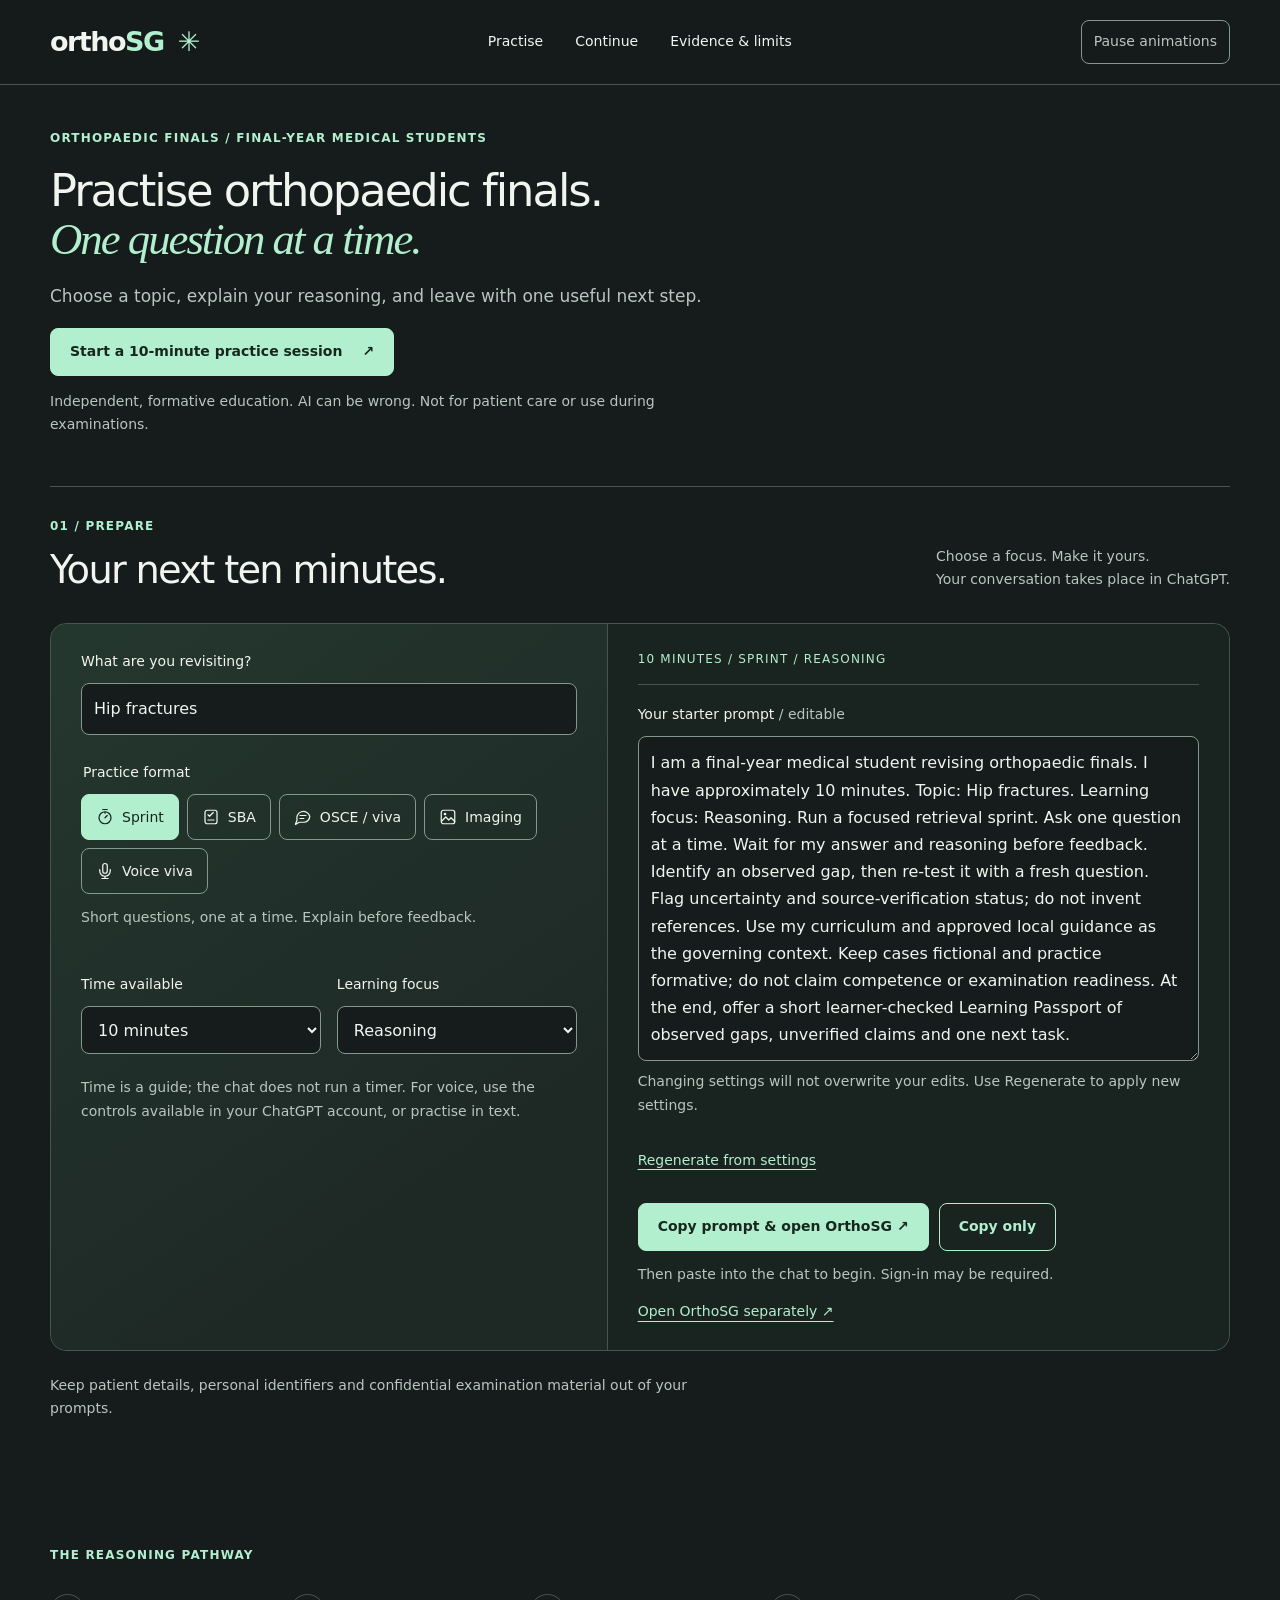
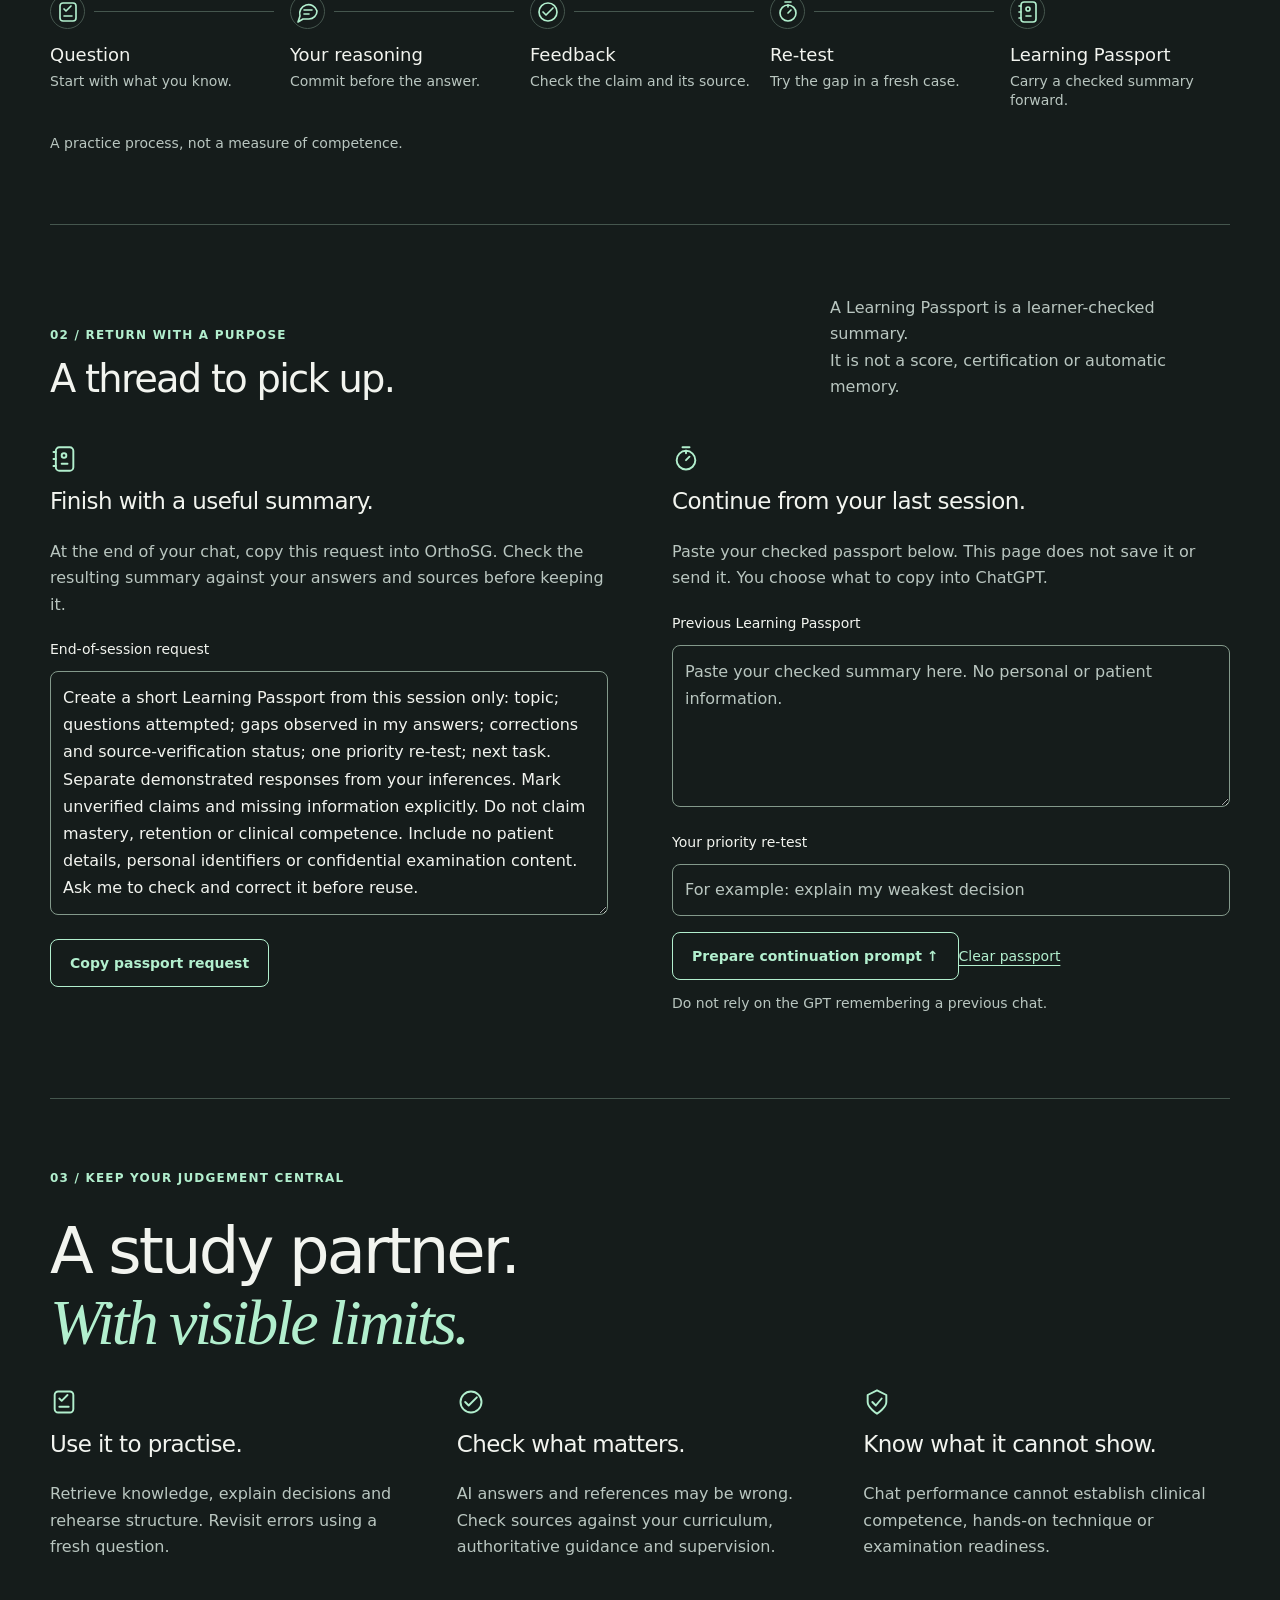
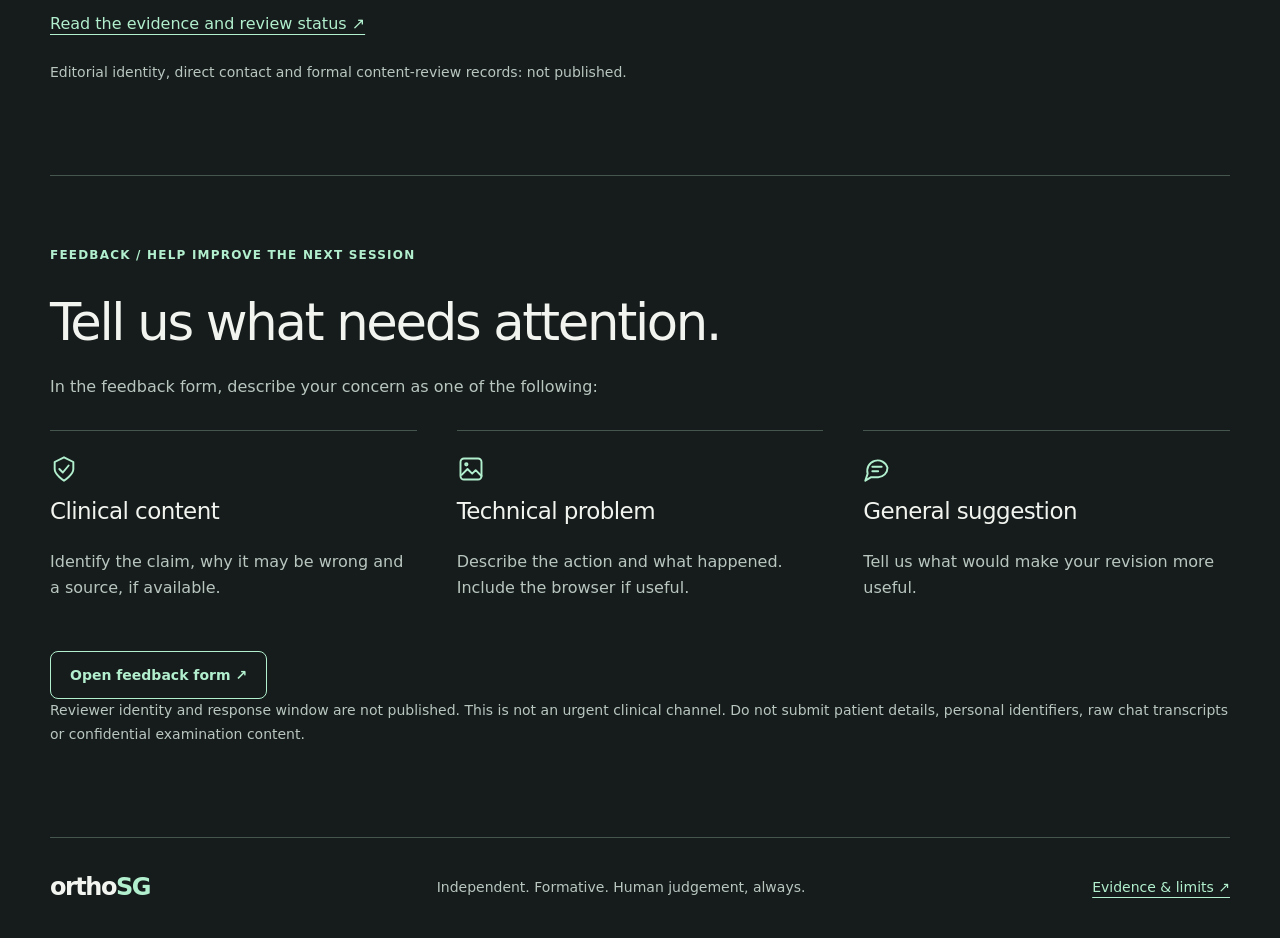
==== commit e62c1876: "Repair landing page source formatting" ====
--- a/index.html
+++ b/index.html
@@ -1,6 +1,147 @@
-<!doctype html><html lang="en-GB"><head><meta charset="utf-8"><meta name="viewport" content="width=device-width,initial-scale=1"><title>OrthoSG — One question at a time.</title><meta name="description" content="A focused orthopaedic finals revision launchpad for final-year medical students."><meta name="theme-color" content="#f5f5f7"><link rel="icon" href="favicon.svg" type="image/svg+xml"><link rel="canonical" href="https://orthosg.github.io/"><meta property="og:title" content="OrthoSG — One question at a time."><meta property="og:description" content="A focused orthopaedic finals revision launchpad for final-year medical students."><meta property="og:type" content="website"><meta property="og:url" content="https://orthosg.github.io/"><meta property="og:image" content="https://orthosg.github.io/og.png"><link rel="stylesheet" href="styles.css"></head><body><a class="skip" href="#main">Skip to content</a><header><nav class="wrap" aria-label="Main navigation"><a class="brand" href="index.html">ortho<span>SG</span><span aria-hidden="true">✳</span></a><div class="nav-links"><a href="index.html#practise">Practise</a><a href="index.html#passport">Continue</a><a href="about.html">Evidence &amp; limits</a></div><button id="motion-toggle" class="motion-toggle" type="button" aria-pressed="false" hidden>Pause animations</button></nav></header>
-<main id="main"><section class="hero wrap"><div><p class="eyebrow">ORTHOPAEDIC FINALS / FINAL-YEAR MEDICAL STUDENTS</p><h1>Practise orthopaedic finals.<br><em>One question at a time.</em></h1><p class="intro">Choose a topic, explain your reasoning, and leave with one useful next step.</p><a class="button" href="#practise">Start a 10-minute practice session <span aria-hidden="true">↗</span></a><p class="safety">Independent, formative education. AI can be wrong.<br>Not for patient care or use during examinations.</p></div></section>
-<section class="section wrap" id="practise"><div class="section-title"><div><p class="eyebrow">01 / PREPARE</p><h2>Your next ten minutes.</h2></div><p>Choose a focus. Make it yours.<br>Your conversation takes place in ChatGPT.</p></div><div class="launcher"><div class="controls"><label for="topic">What are you revisiting?</label><input id="topic" maxlength="2000" value="Hip fractures" autocomplete="off" list="topic-options"><datalist id="topic-options"><option value="Hip fractures"><option value="Paediatric limp"><option value="Acute compartment syndrome"><option value="Knee examination"><option value="Back pain"><option value="Distal radius fractures"></datalist><fieldset><legend>Practice format</legend><div class="modes"><label><input type="radio" name="mode" value="sprint" checked><span><svg class="icon" viewBox="0 0 24 24" fill="none" stroke="currentColor" stroke-width="1.65" stroke-linecap="round" stroke-linejoin="round" aria-hidden="true" focusable="false"><circle cx="12" cy="13" r="8"/><path d="M9 2h6m-3 3v2m0 6 3-3"/></svg>Sprint</span></label><label><input type="radio" name="mode" value="sba" ><span><svg class="icon" viewBox="0 0 24 24" fill="none" stroke="currentColor" stroke-width="1.65" stroke-linecap="round" stroke-linejoin="round" aria-hidden="true" focusable="false"><rect x="4" y="3" width="16" height="18" rx="3"/><path d="m8 9 2 2 5-5M8 16h8"/></svg>SBA</span></label><label><input type="radio" name="mode" value="osce" ><span><svg class="icon" viewBox="0 0 24 24" fill="none" stroke="currentColor" stroke-width="1.65" stroke-linecap="round" stroke-linejoin="round" aria-hidden="true" focusable="false"><path d="M21 11a8 8 0 0 1-8 8H7l-5 3 2-6a8 8 0 1 1 17-5Z"/><path d="M8 10h8m-8 4h5"/></svg>OSCE / viva</span></label><label><input type="radio" name="mode" value="imaging" ><span><svg class="icon" viewBox="0 0 24 24" fill="none" stroke="currentColor" stroke-width="1.65" stroke-linecap="round" stroke-linejoin="round" aria-hidden="true" focusable="false"><rect x="3" y="3" width="18" height="18" rx="3"/><circle cx="8" cy="8" r="1"/><path d="m4 17 5-5 4 4 3-3 5 5"/></svg>Imaging</span></label><label><input type="radio" name="mode" value="voice" ><span><svg class="icon" viewBox="0 0 24 24" fill="none" stroke="currentColor" stroke-width="1.65" stroke-linecap="round" stroke-linejoin="round" aria-hidden="true" focusable="false"><rect x="9" y="2" width="6" height="13" rx="3"/><path d="M5 10v2a7 7 0 0 0 14 0v-2m-7 9v3m-4 0h8"/></svg>Voice viva</span></label></div><p id="mode-hint" class="micro mode-hint" aria-live="polite">Short questions, one at a time. Explain before feedback.</p></fieldset><div class="two"><div><label for="duration">Time available</label><select id="duration"><option value="5">5 minutes</option><option value="10" selected>10 minutes</option><option value="20">20 minutes</option></select></div><div><label for="focus">Learning focus</label><select id="focus"><option>Recall</option><option selected>Reasoning</option><option>Structure</option><option>Weak-area repair</option></select></div></div><p class="micro">Time is a guide; the chat does not run a timer. For voice, use the controls available in your ChatGPT account, or practise in text.</p></div><div class="prompt-panel"><p class="session-label" id="session-summary">10 minutes / Sprint / Reasoning</p><label for="prompt">Your starter prompt <span class="micro">/ editable</span></label><textarea id="prompt" rows="11">I am a final-year medical student revising orthopaedic finals. Run a 10-minute sprint on hip fractures. Ask one question at a time and wait for my reasoning before feedback. Re-test a gap with a fresh question. Flag uncertainty and do not invent references. This is formative practice, not a competence assessment.</textarea><p class="micro">Changing settings will not overwrite your edits. Use Regenerate to apply new settings.</p><button class="text-button" id="regenerate" type="button" disabled>Regenerate from settings</button><div class="actions"><button class="button" id="launch" type="button" disabled>Copy prompt &amp; open OrthoSG ↗</button><button class="secondary" id="copy" type="button" disabled>Copy only</button></div><p id="status" role="status">Then paste into the chat to begin. Sign-in may be required.</p><a id="open-chat" href="https://chatgpt.com/g/g-693972e764f481918076f012c25b08e0-ortho-exams-revision-assistant-for-final-year-v7-1" target="_blank" rel="noopener noreferrer">Open OrthoSG separately ↗</a><noscript><p>JavaScript is off. Select and copy the starter above, open OrthoSG and adjust the topic in the chat. Passport tools need JavaScript.</p></noscript></div></div><p class="safety">Keep patient details, personal identifiers and confidential examination material out of your prompts.</p></section>
-<section class="learning-flow wrap" aria-label="How learning works"><aside class="pathway" aria-label="Your practice journey"><p class="eyebrow">THE REASONING PATHWAY</p><ol><li><span><svg class="icon" viewBox="0 0 24 24" fill="none" stroke="currentColor" stroke-width="1.65" stroke-linecap="round" stroke-linejoin="round" aria-hidden="true" focusable="false"><rect x="4" y="3" width="16" height="18" rx="3"/><path d="m8 9 2 2 5-5M8 16h8"/></svg></span><div>Question<small>Start with what you know.</small></div></li><li><span><svg class="icon" viewBox="0 0 24 24" fill="none" stroke="currentColor" stroke-width="1.65" stroke-linecap="round" stroke-linejoin="round" aria-hidden="true" focusable="false"><path d="M21 11a8 8 0 0 1-8 8H7l-5 3 2-6a8 8 0 1 1 17-5Z"/><path d="M8 10h8m-8 4h5"/></svg></span><div>Your reasoning<small>Commit before the answer.</small></div></li><li><span><svg class="icon" viewBox="0 0 24 24" fill="none" stroke="currentColor" stroke-width="1.65" stroke-linecap="round" stroke-linejoin="round" aria-hidden="true" focusable="false"><circle cx="12" cy="12" r="9"/><path d="m7 12 3 3 7-7"/></svg></span><div>Feedback<small>Check the claim and its source.</small></div></li><li><span><svg class="icon" viewBox="0 0 24 24" fill="none" stroke="currentColor" stroke-width="1.65" stroke-linecap="round" stroke-linejoin="round" aria-hidden="true" focusable="false"><circle cx="12" cy="13" r="8"/><path d="M9 2h6m-3 3v2m0 6 3-3"/></svg></span><div>Re-test<small>Try the gap in a fresh case.</small></div></li><li><span><svg class="icon" viewBox="0 0 24 24" fill="none" stroke="currentColor" stroke-width="1.65" stroke-linecap="round" stroke-linejoin="round" aria-hidden="true" focusable="false"><rect x="5" y="2" width="15" height="20" rx="3"/><path d="M5 6H3m2 6H3m2 6H3m7-2h5"/><circle cx="12" cy="9" r="2"/></svg></span><div>Learning Passport<small>Carry a checked summary forward.</small></div></li></ol><p class="micro">A practice process, not a measure of competence.</p></aside></section><section class="section wrap" id="passport"><div class="section-title"><div><p class="eyebrow">02 / RETURN WITH A PURPOSE</p><h2>A thread to pick up.</h2></div><p>A Learning Passport is a learner-checked summary.<br>It is not a score, certification or automatic memory.</p></div><div class="passport-grid"><article><svg class="icon" viewBox="0 0 24 24" fill="none" stroke="currentColor" stroke-width="1.65" stroke-linecap="round" stroke-linejoin="round" aria-hidden="true" focusable="false"><rect x="5" y="2" width="15" height="20" rx="3"/><path d="M5 6H3m2 6H3m2 6H3m7-2h5"/><circle cx="12" cy="9" r="2"/></svg><h3>Finish with a useful summary.</h3><p>At the end of your chat, copy this request into OrthoSG. Check the resulting summary against your answers and sources before keeping it.</p><label for="passport-request">End-of-session request</label><textarea id="passport-request" rows="8" readonly>Create a short Learning Passport from this session only: topic; questions attempted; gaps observed in my answers; corrections and source-verification status; one priority re-test; next task. Separate demonstrated responses from your inferences. Mark unverified claims and missing information explicitly. Do not claim mastery, retention or clinical competence. Include no patient details, personal identifiers or confidential examination content. Ask me to check and correct it before reuse.</textarea><button class="secondary" id="copy-passport" type="button" disabled>Copy passport request</button><p id="passport-status" role="status"></p></article><article><svg class="icon" viewBox="0 0 24 24" fill="none" stroke="currentColor" stroke-width="1.65" stroke-linecap="round" stroke-linejoin="round" aria-hidden="true" focusable="false"><circle cx="12" cy="13" r="8"/><path d="M9 2h6m-3 3v2m0 6 3-3"/></svg><h3>Continue from your last session.</h3><p>Paste your checked passport below. This page does not save it or send it. You choose what to copy into ChatGPT.</p><label for="previous">Previous Learning Passport</label><textarea id="previous" rows="5" maxlength="8000" placeholder="Paste your checked summary here. No personal or patient information."></textarea><label for="retest">Your priority re-test</label><input id="retest" maxlength="500" placeholder="For example: explain my weakest decision"><button class="secondary" id="resume" type="button" disabled>Prepare continuation prompt ↑</button><button class="text-button" id="clear-passport" type="button" disabled>Clear passport</button><p id="resume-status" role="status">Do not rely on the GPT remembering a previous chat.</p></article></div></section>
-<section class="section wrap trust"><p class="eyebrow">03 / KEEP YOUR JUDGEMENT CENTRAL</p><h2>A study partner.<br><em>With visible limits.</em></h2><div class="three"><article><svg class="icon" viewBox="0 0 24 24" fill="none" stroke="currentColor" stroke-width="1.65" stroke-linecap="round" stroke-linejoin="round" aria-hidden="true" focusable="false"><rect x="4" y="3" width="16" height="18" rx="3"/><path d="m8 9 2 2 5-5M8 16h8"/></svg><h3>Use it to practise.</h3><p>Retrieve knowledge, explain decisions and rehearse structure. Revisit errors using a fresh question.</p></article><article><svg class="icon" viewBox="0 0 24 24" fill="none" stroke="currentColor" stroke-width="1.65" stroke-linecap="round" stroke-linejoin="round" aria-hidden="true" focusable="false"><circle cx="12" cy="12" r="9"/><path d="m7 12 3 3 7-7"/></svg><h3>Check what matters.</h3><p>AI answers and references may be wrong. Check sources against your curriculum, authoritative guidance and supervision.</p></article><article><svg class="icon" viewBox="0 0 24 24" fill="none" stroke="currentColor" stroke-width="1.65" stroke-linecap="round" stroke-linejoin="round" aria-hidden="true" focusable="false"><path d="m12 2 8 4v6c0 5-8 10-8 10S4 17 4 12V6Z"/><path d="m8 12 3 3 5-6"/></svg><h3>Know what it cannot show.</h3><p>Chat performance cannot establish clinical competence, hands-on technique or examination readiness.</p></article></div><a href="about.html">Read the evidence and review status ↗</a><p class="micro">Editorial identity, direct contact and formal content-review records: not published.</p></section>
-<section class="section wrap" id="feedback"><p class="eyebrow">FEEDBACK / HELP IMPROVE THE NEXT SESSION</p><h2>Tell us what needs attention.</h2><p>In the feedback form, describe your concern as one of the following:</p><div class="three reporting"><article><svg class="icon" viewBox="0 0 24 24" fill="none" stroke="currentColor" stroke-width="1.65" stroke-linecap="round" stroke-linejoin="round" aria-hidden="true" focusable="false"><path d="m12 2 8 4v6c0 5-8 10-8 10S4 17 4 12V6Z"/><path d="m8 12 3 3 5-6"/></svg><h3>Clinical content</h3><p>Identify the claim, why it may be wrong and a source, if available.</p></article><article><svg class="icon" viewBox="0 0 24 24" fill="none" stroke="currentColor" stroke-width="1.65" stroke-linecap="round" stroke-linejoin="round" aria-hidden="true" focusable="false"><rect x="3" y="3" width="18" height="18" rx="3"/><circle cx="8" cy="8" r="1"/><path d="m4 17 5-5 4 4 3-3 5 5"/></svg><h3>Technical problem</h3><p>Describe the action and what happened. Include the browser if useful.</p></article><article><svg class="icon" viewBox="0 0 24 24" fill="none" stroke="currentColor" stroke-width="1.65" stroke-linecap="round" stroke-linejoin="round" aria-hidden="true" focusable="false"><path d="M21 11a8 8 0 0 1-8 8H7l-5 3 2-6a8 8 0 1 1 17-5Z"/><path d="M8 10h8m-8 4h5"/></svg><h3>General suggestion</h3><p>Tell us what would make your revision more useful.</p></article></div><a class="secondary" href="https://forms.gle/eQ61Pxj2G6DMyGLh9" target="_blank" rel="noopener noreferrer">Open feedback form ↗</a><p class="micro">Reviewer identity and response window are not published. This is not an urgent clinical channel. Do not submit patient details, personal identifiers, raw chat transcripts or confidential examination content.</p></section></main><footer class="wrap"><a class="brand" href="index.html">ortho<span>SG</span></a><p>Independent. Formative. Human judgement, always.</p><a href="about.html">Evidence &amp; limits ↗</a></footer><script src="starter.js" defer></script><script src="motion.js" defer></script></body></html>+<!doctype html>
+<html lang="en-GB">
+  <head><meta charset="utf-8"><meta name="viewport" content="width=device-width,initial-scale=1"><title>OrthoSG — One question at a time.</title><meta name="description" content="A focused orthopaedic finals revision launchpad for final-year medical students."><meta name="theme-color" content="#f5f5f7"><link rel="icon" href="favicon.svg" type="image/svg+xml"><link rel="canonical" href="https://orthosg.github.io/"><meta property="og:title" content="OrthoSG — One question at a time."><meta property="og:description" content="A focused orthopaedic finals revision launchpad for final-year medical students."><meta property="og:type" content="website"><meta property="og:url" content="https://orthosg.github.io/"><meta property="og:image" content="https://orthosg.github.io/og.png"><link rel="stylesheet" href="styles.css"></head>
+  <body><a class="skip" href="#main">Skip to content</a>
+    <header>
+      <nav class="wrap" aria-label="Main navigation"><a class="brand" href="index.html">ortho<span>SG</span><span aria-hidden="true">✳</span></a>
+        <div class="nav-links"><a href="index.html#practise">Practise</a><a href="index.html#passport">Continue</a><a href="about.html">Evidence &amp; limits</a></div>
+        <button id="motion-toggle" class="motion-toggle" type="button" aria-pressed="false" hidden>Pause animations</button></nav>
+    </header>
+    <main id="main">
+      <section class="hero wrap">
+        <div>
+          <p class="eyebrow">ORTHOPAEDIC FINALS / FINAL-YEAR MEDICAL STUDENTS</p>
+          <h1>Practise orthopaedic finals.<br><em>One question at a time.</em></h1>
+          <p class="intro">Choose a topic, explain your reasoning, and leave with one useful next step.</p>
+          <a class="button" href="#practise">Start a 10-minute practice session <span aria-hidden="true">↗</span></a>
+          <p class="safety">Independent, formative education. AI can be wrong. <br>Not for patient care or use during examinations.</p>
+        </div>
+      </section>
+      <section class="section wrap" id="practise">
+        <div class="section-title">
+          <div>
+            <p class="eyebrow">01 / PREPARE</p>
+            <h2>Your next ten minutes.</h2>
+          </div>
+          <p>Choose a focus. Make it yours.<br>Your conversation takes place in ChatGPT.</p>
+        </div>
+        <div class="launcher">
+          <div class="controls"><label for="topic">What are you revisiting?</label><input id="topic" maxlength="2000" value="Hip fractures" autocomplete="off" list="topic-options"><datalist id="topic-options"><option value="Hip fractures"><option value="Paediatric limp"><option value="Acute compartment syndrome"><option value="Knee examination"><option value="Back pain"><option value="Distal radius fractures"></datalist>
+            <fieldset><legend>Practice format</legend>
+              <div class="modes"><label><input type="radio" name="mode" value="sprint" checked><span><svg class="icon" viewBox="0 0 24 24" fill="none" stroke="currentColor" stroke-width="1.65" stroke-linecap="round" stroke-linejoin="round" aria-hidden="true" focusable="false"><circle cx="12" cy="13" r="8"/><path d="M9 2h6m-3 3v2m0 6 3-3"/></svg>Sprint</span></label><label><input type="radio" name="mode" value="sba" ><span><svg class="icon" viewBox="0 0 24 24" fill="none" stroke="currentColor" stroke-width="1.65" stroke-linecap="round" stroke-linejoin="round" aria-hidden="true" focusable="false"><rect x="4" y="3" width="16" height="18" rx="3"/><path d="m8 9 2 2 5-5M8 16h8"/></svg>SBA</span></label><label><input type="radio" name="mode" value="osce" ><span><svg class="icon" viewBox="0 0 24 24" fill="none" stroke="currentColor" stroke-width="1.65" stroke-linecap="round" stroke-linejoin="round" aria-hidden="true" focusable="false"><path d="M21 11a8 8 0 0 1-8 8H7l-5 3 2-6a8 8 0 1 1 17-5Z"/><path d="M8 10h8m-8 4h5"/></svg>OSCE / viva</span></label><label><input type="radio" name="mode" value="imaging" ><span><svg class="icon" viewBox="0 0 24 24" fill="none" stroke="currentColor" stroke-width="1.65" stroke-linecap="round" stroke-linejoin="round" aria-hidden="true" focusable="false"><rect x="3" y="3" width="18" height="18" rx="3"/><circle cx="8" cy="8" r="1"/><path d="m4 17 5-5 4 4 3-3 5 5"/></svg>Imaging</span></label><label><input type="radio" name="mode" value="voice" ><span><svg class="icon" viewBox="0 0 24 24" fill="none" stroke="currentColor" stroke-width="1.65" stroke-linecap="round" stroke-linejoin="round" aria-hidden="true" focusable="false"><rect x="9" y="2" width="6" height="13" rx="3"/><path d="M5 10v2a7 7 0 0 0 14 0v-2m-7 9v3m-4 0h8"/></svg>Voice viva</span></label></div>
+              <p id="mode-hint" class="micro mode-hint" aria-live="polite">Short questions, one at a time. Explain before feedback.</p>
+            </fieldset>
+            <div class="two">
+              <div><label for="duration">Time available</label><select id="duration"><option value="5">5 minutes</option><option value="10" selected>10 minutes</option><option value="20">20 minutes</option></select></div>
+              <div><label for="focus">Learning focus</label><select id="focus"><option>Recall</option><option selected>Reasoning</option><option>Structure</option><option>Weak-area repair</option></select></div>
+            </div>
+            <p class="micro">Time is a guide; the chat does not run a timer. For voice, use the controls available in your ChatGPT account, or practise in text.</p>
+          </div>
+          <div class="prompt-panel">
+            <p class="session-label" id="session-summary">10 minutes / Sprint / Reasoning</p>
+            <label for="prompt">Your starter prompt <span class="micro">/ editable</span></label><textarea id="prompt" rows="11">I am a final-year medical student revising orthopaedic finals. Run a 10-minute sprint on hip fractures. Ask one question at a time and wait for my reasoning before feedback. Re-test a gap with a fresh question. Flag uncertainty and do not invent references. This is formative practice, not a competence assessment.</textarea>
+            <p class="micro">Changing settings will not overwrite your edits. Use Regenerate to apply new settings.</p>
+            <button class="text-button" id="regenerate" type="button" disabled>Regenerate from settings</button>
+            <div class="actions"><button class="button" id="launch" type="button" disabled>Copy prompt &amp; open OrthoSG ↗</button><button class="secondary" id="copy" type="button" disabled>Copy only</button></div>
+            <p id="status" role="status">Then paste into the chat to begin. Sign-in may be required.</p>
+            <a id="open-chat" href="https://chatgpt.com/g/g-693972e764f481918076f012c25b08e0-ortho-exams-revision-assistant-for-final-year-v7-1" target="_blank" rel="noopener noreferrer">Open OrthoSG separately ↗</a>
+            <noscript>
+              <p>JavaScript is off. Select and copy the starter above, open OrthoSG and adjust the topic in the chat. Passport tools need JavaScript.</p>
+            </noscript>
+          </div>
+        </div>
+        <p class="safety">Keep patient details, personal identifiers and confidential examination material out of your prompts.</p>
+      </section>
+      <section class="learning-flow wrap" aria-label="How learning works">
+        <aside class="pathway" aria-label="Your practice journey">
+          <p class="eyebrow">THE REASONING PATHWAY</p>
+          <ol>
+            <li><span><svg class="icon" viewBox="0 0 24 24" fill="none" stroke="currentColor" stroke-width="1.65" stroke-linecap="round" stroke-linejoin="round" aria-hidden="true" focusable="false"><rect x="4" y="3" width="16" height="18" rx="3"/><path d="m8 9 2 2 5-5M8 16h8"/></svg></span>
+              <div>Question<small>Start with what you know.</small></div>
+            </li>
+            <li><span><svg class="icon" viewBox="0 0 24 24" fill="none" stroke="currentColor" stroke-width="1.65" stroke-linecap="round" stroke-linejoin="round" aria-hidden="true" focusable="false"><path d="M21 11a8 8 0 0 1-8 8H7l-5 3 2-6a8 8 0 1 1 17-5Z"/><path d="M8 10h8m-8 4h5"/></svg></span>
+              <div>Your reasoning<small>Commit before the answer.</small></div>
+            </li>
+            <li><span><svg class="icon" viewBox="0 0 24 24" fill="none" stroke="currentColor" stroke-width="1.65" stroke-linecap="round" stroke-linejoin="round" aria-hidden="true" focusable="false"><circle cx="12" cy="12" r="9"/><path d="m7 12 3 3 7-7"/></svg></span>
+              <div>Feedback<small>Check the claim and its source.</small></div>
+            </li>
+            <li><span><svg class="icon" viewBox="0 0 24 24" fill="none" stroke="currentColor" stroke-width="1.65" stroke-linecap="round" stroke-linejoin="round" aria-hidden="true" focusable="false"><circle cx="12" cy="13" r="8"/><path d="M9 2h6m-3 3v2m0 6 3-3"/></svg></span>
+              <div>Re-test<small>Try the gap in a fresh case.</small></div>
+            </li>
+            <li><span><svg class="icon" viewBox="0 0 24 24" fill="none" stroke="currentColor" stroke-width="1.65" stroke-linecap="round" stroke-linejoin="round" aria-hidden="true" focusable="false"><rect x="5" y="2" width="15" height="20" rx="3"/><path d="M5 6H3m2 6H3m2 6H3m7-2h5"/><circle cx="12" cy="9" r="2"/></svg></span>
+              <div>Learning Passport<small>Carry a checked summary forward.</small></div>
+            </li>
+          </ol>
+          <p class="micro">A practice process, not a measure of competence.</p>
+        </aside>
+      </section>
+      <section class="section wrap" id="passport">
+        <div class="section-title">
+          <div>
+            <p class="eyebrow">02 / RETURN WITH A PURPOSE</p>
+            <h2>A thread to pick up.</h2>
+          </div>
+          <p>A Learning Passport is a learner-checked summary.<br>It is not a score, certification or automatic memory.</p>
+        </div>
+        <div class="passport-grid">
+          <article><svg class="icon" viewBox="0 0 24 24" fill="none" stroke="currentColor" stroke-width="1.65" stroke-linecap="round" stroke-linejoin="round" aria-hidden="true" focusable="false"><rect x="5" y="2" width="15" height="20" rx="3"/><path d="M5 6H3m2 6H3m2 6H3m7-2h5"/><circle cx="12" cy="9" r="2"/></svg>
+            <h3>Finish with a useful summary.</h3>
+            <p>At the end of your chat, copy this request into OrthoSG. Check the resulting summary against your answers and sources before keeping it.</p>
+            <label for="passport-request">End-of-session request</label><textarea id="passport-request" rows="8" readonly>Create a short Learning Passport from this session only: topic; questions attempted; gaps observed in my answers; corrections and source-verification status; one priority re-test; next task. Separate demonstrated responses from your inferences. Mark unverified claims and missing information explicitly. Do not claim mastery, retention or clinical competence. Include no patient details, personal identifiers or confidential examination content. Ask me to check and correct it before reuse.</textarea><button class="secondary" id="copy-passport" type="button" disabled>Copy passport request</button>
+            <p id="passport-status" role="status"></p>
+          </article>
+          <article><svg class="icon" viewBox="0 0 24 24" fill="none" stroke="currentColor" stroke-width="1.65" stroke-linecap="round" stroke-linejoin="round" aria-hidden="true" focusable="false"><circle cx="12" cy="13" r="8"/><path d="M9 2h6m-3 3v2m0 6 3-3"/></svg>
+            <h3>Continue from your last session.</h3>
+            <p>Paste your checked passport below. This page does not save it or send it. You choose what to copy into ChatGPT.</p>
+            <label for="previous">Previous Learning Passport</label><textarea id="previous" rows="5" maxlength="8000" placeholder="Paste your checked summary here. No personal or patient information."></textarea><label for="retest">Your priority re-test</label><input id="retest" maxlength="500" placeholder="For example: explain my weakest decision"><button class="secondary" id="resume" type="button" disabled>Prepare continuation prompt ↑</button><button class="text-button" id="clear-passport" type="button" disabled>Clear passport</button>
+            <p id="resume-status" role="status">Do not rely on the GPT remembering a previous chat.</p>
+          </article>
+        </div>
+      </section>
+      <section class="section wrap trust">
+        <p class="eyebrow">03 / KEEP YOUR JUDGEMENT CENTRAL</p>
+        <h2>A study partner.<br><em>With visible limits.</em></h2>
+        <div class="three">
+          <article><svg class="icon" viewBox="0 0 24 24" fill="none" stroke="currentColor" stroke-width="1.65" stroke-linecap="round" stroke-linejoin="round" aria-hidden="true" focusable="false"><rect x="4" y="3" width="16" height="18" rx="3"/><path d="m8 9 2 2 5-5M8 16h8"/></svg>
+            <h3>Use it to practise.</h3>
+            <p>Retrieve knowledge, explain decisions and rehearse structure. Revisit errors using a fresh question.</p>
+          </article>
+          <article><svg class="icon" viewBox="0 0 24 24" fill="none" stroke="currentColor" stroke-width="1.65" stroke-linecap="round" stroke-linejoin="round" aria-hidden="true" focusable="false"><circle cx="12" cy="12" r="9"/><path d="m7 12 3 3 7-7"/></svg>
+            <h3>Check what matters.</h3>
+            <p>AI answers and references may be wrong. Check sources against your curriculum, authoritative guidance and supervision.</p>
+          </article>
+          <article><svg class="icon" viewBox="0 0 24 24" fill="none" stroke="currentColor" stroke-width="1.65" stroke-linecap="round" stroke-linejoin="round" aria-hidden="true" focusable="false"><path d="m12 2 8 4v6c0 5-8 10-8 10S4 17 4 12V6Z"/><path d="m8 12 3 3 5-6"/></svg>
+            <h3>Know what it cannot show.</h3>
+            <p>Chat performance cannot establish clinical competence, hands-on technique or examination readiness.</p>
+          </article>
+        </div>
+        <a href="about.html">Read the evidence and review status ↗</a>
+        <p class="micro">Editorial identity, direct contact and formal content-review records: not published.</p>
+      </section>
+      <section class="section wrap" id="feedback">
+        <p class="eyebrow">FEEDBACK / HELP IMPROVE THE NEXT SESSION</p>
+        <h2>Tell us what needs attention.</h2>
+        <p>In the feedback form, describe your concern as one of the following:</p>
+        <div class="three reporting">
+          <article><svg class="icon" viewBox="0 0 24 24" fill="none" stroke="currentColor" stroke-width="1.65" stroke-linecap="round" stroke-linejoin="round" aria-hidden="true" focusable="false"><path d="m12 2 8 4v6c0 5-8 10-8 10S4 17 4 12V6Z"/><path d="m8 12 3 3 5-6"/></svg>
+            <h3>Clinical content</h3>
+            <p>Identify the claim, why it may be wrong and a source, if available.</p>
+          </article>
+          <article><svg class="icon" viewBox="0 0 24 24" fill="none" stroke="currentColor" stroke-width="1.65" stroke-linecap="round" stroke-linejoin="round" aria-hidden="true" focusable="false"><rect x="3" y="3" width="18" height="18" rx="3"/><circle cx="8" cy="8" r="1"/><path d="m4 17 5-5 4 4 3-3 5 5"/></svg>
+            <h3>Technical problem</h3>
+            <p>Describe the action and what happened. Include the browser if useful.</p>
+          </article>
+          <article><svg class="icon" viewBox="0 0 24 24" fill="none" stroke="currentColor" stroke-width="1.65" stroke-linecap="round" stroke-linejoin="round" aria-hidden="true" focusable="false"><path d="M21 11a8 8 0 0 1-8 8H7l-5 3 2-6a8 8 0 1 1 17-5Z"/><path d="M8 10h8m-8 4h5"/></svg>
+            <h3>General suggestion</h3>
+            <p>Tell us what would make your revision more useful.</p>
+          </article>
+        </div>
+        <a class="secondary" href="https://forms.gle/eQ61Pxj2G6DMyGLh9" target="_blank" rel="noopener noreferrer">Open feedback form ↗</a>
+        <p class="micro">Reviewer identity and response window are not published. This is not an urgent clinical channel. Do not submit patient details, personal identifiers, raw chat transcripts or confidential examination content.</p>
+      </section>
+    </main>
+    <footer class="wrap"><a class="brand" href="index.html">ortho<span>SG</span></a>
+      <p>Independent. Formative. Human judgement, always.</p>
+      <a href="about.html">Evidence &amp; limits ↗</a></footer>
+    <script src="starter.js" defer></script><script src="motion.js" defer></script></body>
+</html>
